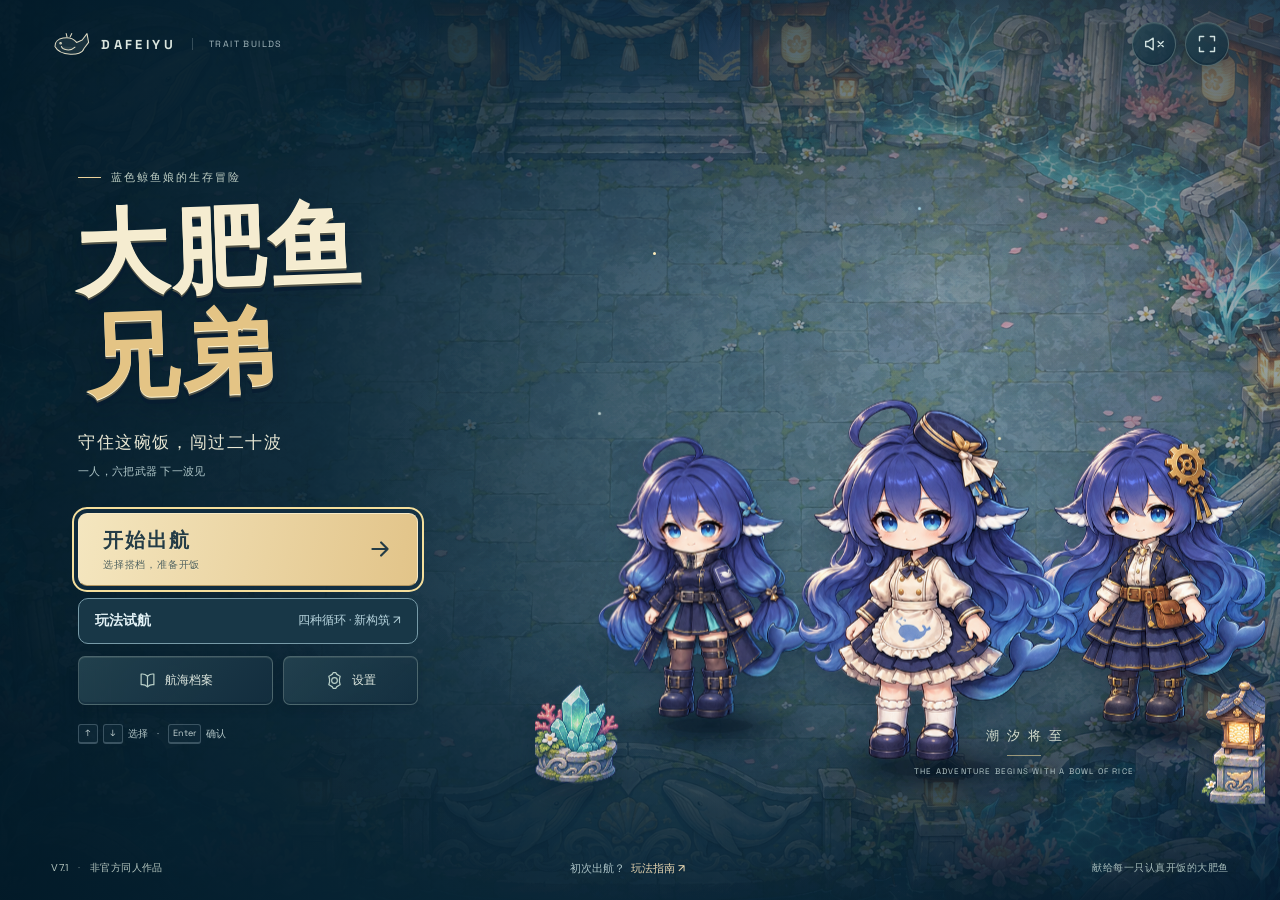
==== index.html @ 8e53b5b2 "Publish Dafeiyu v7.4 production bundle without source maps" ====
<!doctype html>
<html lang="zh-CN">
<head>
  <meta charset="UTF-8"><meta name="viewport" content="width=device-width,initial-scale=1,viewport-fit=cover"><meta name="theme-color" content="#0b1720">
  <meta name="description" content="大肥鱼兄弟：蓝色鲸鱼娘的二十波生存挑战 六武器、四货位商店、同阶合成、属性与流派构筑">
  <title>大肥鱼兄弟 · DAFEIYU</title><link rel="icon" href="./assets/deepseek/portrait.png">
  <link rel="preload" href="./assets/deepseek/idle-front.png" as="image">
<link rel="stylesheet" href="./index.1549b913f774.css"><script defer src="./index.fabe0e54f3c0.js"></script></head>
<body class="fixed-screen-game" data-mode="ready" data-screen="title">
  <svg class="svg-library" xmlns="http://www.w3.org/2000/svg" aria-hidden="true"><defs>
    <symbol id="i-gear" viewBox="0 0 24 24"><path d="m9 3 1-2h4l1 2 3 2 2 1-1 4v4l1 4-2 1-3 2-1 2h-4l-1-2-3-2-2-1 1-4v-4L4 6l2-1z"/><circle cx="12" cy="12" r="4"/></symbol><symbol id="i-boomerang" viewBox="0 0 24 24"><path d="m3 18 6-14 4 1 1 7 6-5 2 3-10 11-3-2 1-7-4 8z"/></symbol><symbol id="i-harpoon" viewBox="0 0 24 24"><path d="M3 21 18 6m-6-2 9-1-1 9-4-4-3 7M3 17l4 4"/></symbol><symbol id="i-arrow" viewBox="0 0 24 24"><path d="M5 12h14m-6-6 6 6-6 6"/></symbol>
    <symbol id="i-volume" viewBox="0 0 24 24"><path d="m11 5-6 4H2v6h3l6 4zM15 8a6 6 0 0 1 0 8m3-11a10 10 0 0 1 0 14"/></symbol>
    <symbol id="i-muted" viewBox="0 0 24 24"><path d="m11 5-6 4H2v6h3l6 4zM17 9l6 6m0-6-6 6"/></symbol>
    <symbol id="i-expand" viewBox="0 0 24 24"><path d="M8 3H3v5m13-5h5v5M3 16v5h5m13-5v5h-5"/></symbol>
    <symbol id="i-pause" viewBox="0 0 24 24"><path d="M8 5v14M16 5v14"/></symbol><symbol id="i-play" viewBox="0 0 24 24"><path d="m8 5 11 7-11 7z"/></symbol>
    <symbol id="i-heart" viewBox="0 0 24 24"><path d="M20.8 4.6a5.5 5.5 0 0 0-7.8 0L12 5.7l-1.1-1.1a5.5 5.5 0 0 0-7.8 7.8L12 21l8.8-8.6a5.5 5.5 0 0 0 0-7.8Z"/></symbol>
    <symbol id="i-bolt" viewBox="0 0 24 24"><path d="m13 2-9 12h7l-1 8 10-12h-8z"/></symbol>
    <symbol id="i-pearl" viewBox="0 0 24 24"><circle cx="12" cy="12" r="8"/><path d="M7 11a5 5 0 0 1 5-5m3 11 2-2"/></symbol>
    <symbol id="i-target" viewBox="0 0 24 24"><circle cx="12" cy="12" r="8"/><circle cx="12" cy="12" r="4"/><path d="M12 1v4m0 14v4M1 12h4m14 0h4"/></symbol>
    <symbol id="i-speed" viewBox="0 0 24 24"><path d="M3 17a9 9 0 1 1 18 0M12 14l5-6M5 17h2m10 0h2"/><circle cx="12" cy="15" r="2"/></symbol>
    <symbol id="i-shield" viewBox="0 0 24 24"><path d="m12 3 8 3v6c0 5-8 9-8 9s-8-4-8-9V6z"/></symbol>
    <symbol id="i-book" viewBox="0 0 24 24"><path d="M12 6v15M3 3c5-1 7 1 9 3 2-2 4-4 9-3v15c-5-1-7 1-9 3-2-2-4-4-9-3z"/></symbol>
    <symbol id="i-crown" viewBox="0 0 24 24"><path d="m3 6 4 5 5-7 5 7 4-5-2 13H5zM7 22h10"/></symbol>
    <symbol id="i-refresh" viewBox="0 0 24 24"><path d="M20 8a8 8 0 1 0 0 8M20 3v5h-5"/></symbol>
    <symbol id="i-close" viewBox="0 0 24 24"><path d="m6 6 12 12M18 6 6 18"/></symbol>
    <symbol id="i-lock" viewBox="0 0 24 24"><rect x="5" y="10" width="14" height="11" rx="2"/><path d="M8 10V7a4 4 0 0 1 8 0v3"/></symbol>
    <symbol id="i-unlock" viewBox="0 0 24 24"><rect x="5" y="10" width="14" height="11" rx="2"/><path d="M8 10V7a4 4 0 0 1 7.5-2M12 15v2"/></symbol>
    <symbol id="i-check" viewBox="0 0 24 24"><path d="m5 12 4 4L19 6"/></symbol>
    <symbol id="i-info" viewBox="0 0 24 24"><circle cx="12" cy="12" r="9"/><path d="M12 11v6M12 7h.01"/></symbol>
    <symbol id="i-trash" viewBox="0 0 24 24"><path d="M4 7h16M8 7V3h8v4M6 7l1 14h10l1-14M10 11v6m4-6v6"/></symbol>
    <symbol id="i-combine" viewBox="0 0 24 24"><path d="m4 4 8 8 8-8M12 12v9m-5-5 5 5 5-5"/></symbol>
    <symbol id="i-bag" viewBox="0 0 24 24"><path d="m8 3 4 2 4-2-2 5c7 6 9 13-2 13S3 14 10 8zM9 8h6"/></symbol>
    <symbol id="i-leaf" viewBox="0 0 24 24"><path d="M20 3C9 2 1 8 6 16s15 1 14-13ZM4 21 16 8"/></symbol>
    <symbol id="i-drop" viewBox="0 0 24 24"><path d="M12 2S4 11 4 16a8 8 0 0 0 16 0C20 11 12 2 12 2Z"/></symbol>
    <symbol id="i-knife" viewBox="0 0 24 24"><path d="m5 20 5-5m-3-3 5 5m-3-3L20 3c1 7-1 11-7 13z"/></symbol>
    <symbol id="i-spear" viewBox="0 0 24 24"><path d="m3 21 13-13m-3 0 5-6 4 1-1 4-6 4z"/></symbol>
    <symbol id="i-fist" viewBox="0 0 24 24"><path d="M7 20v-4l-4-5 2-2 3 2V5a2 2 0 0 1 4 0v4-6a2 2 0 0 1 4 0v6-4a2 2 0 0 1 4 0v8l-3 4v3z"/></symbol>
    <symbol id="i-pistol" viewBox="0 0 24 24"><path d="M3 7h18v6H11l-1 7H5l1-7H3zm11 6v3h-3M18 7V4"/></symbol>
    <symbol id="i-smg" viewBox="0 0 24 24"><path d="M2 8h18v5H9l-2 7H3l2-7H2zm9 5v5h4v-5M20 10h3M7 8V5h7v3"/></symbol>
    <symbol id="i-shotgun" viewBox="0 0 24 24"><path d="M3 9h19v3H11l-5 6H2l5-7M14 7h8M15 12v3h4v-3"/></symbol>
    <symbol id="i-wand" viewBox="0 0 24 24"><path d="m3 21 12-12m0-5 2-3 2 3 3 1-3 2-1 4-3-3-4-1z"/></symbol>
    <symbol id="i-taser" viewBox="0 0 24 24"><path d="M3 8h13v6H9l-1 6H4l1-6H3zm13 2h5m-2-5-2 4h4l-2 5"/></symbol>
    <symbol id="i-rice" viewBox="0 0 24 24"><path d="M2 12h20c-1 7-6 8-10 8S3 19 2 12ZM5 12V9a3 3 0 0 1 5-2 3 3 0 0 1 5-2 4 4 0 0 1 4 7M8 23h8"/></symbol>
    <symbol id="i-coffee" viewBox="0 0 24 24"><path d="M3 8h14v9a4 4 0 0 1-4 4H7a4 4 0 0 1-4-4zm14 1h2a3 3 0 0 1 0 6h-2M6 2v3m4-3v3m4-3v3"/></symbol>
  </defs></svg>
  <section id="title-screen" class="title-screen" aria-labelledby="title-heading">
    <div class="title-backdrop" aria-hidden="true"></div><div class="title-atmosphere" aria-hidden="true"></div>
    <header class="title-top"><span class="title-brand"><svg viewBox="0 0 50 32" aria-hidden="true"><path d="M5 19C4 8 24 4 32 14l7-3 6-8 2 11-6 8c-3 10-30 9-36-3Z"/><path d="M13 19c1 4 11 7 17 1M20 7l-1-4m5 4 2-4"/><circle cx="12" cy="15" r="1"/></svg><b>DAFEIYU</b><span>TRAIT BUILDS</span></span><div class="title-quick"><button id="title-audio" aria-label="开启音效"><svg aria-hidden="true"><use href="#i-muted"/></svg></button><button id="title-fullscreen" aria-label="切换全屏"><svg aria-hidden="true"><use href="#i-expand"/></svg></button></div></header>
    <div class="title-content"><div class="title-copy"><p class="title-kicker"><i></i> 蓝色鲸鱼娘的生存冒险</p><h1 id="title-heading"><span>大肥鱼</span><span>兄弟</span></h1><p class="title-tagline">守住这碗饭，闯过二十波</p><p id="title-progress" class="title-progress">一人，六把武器 下一波见</p><nav class="title-menu" aria-label="游戏主菜单"><button id="title-play" class="title-play"><span><b>开始出航</b><small id="title-load-status">选择搭档，准备开饭</small></span><svg aria-hidden="true"><use href="#i-arrow"/></svg></button><div class="title-secondary"><button id="title-journal"><svg aria-hidden="true"><use href="#i-book"/></svg><span>航海档案<small id="title-claims" hidden></small></span></button><button id="title-options"><svg aria-hidden="true"><use href="#i-gear"/></svg><span>设置</span></button></div></nav><p class="title-keyboard"><kbd>↑</kbd><kbd>↓</kbd> 选择 <span>·</span> <kbd>Enter</kbd> 确认</p></div><canvas id="title-art" class="title-art" aria-label="白饭娘、双枪娘和潮械师的出航小队插画"></canvas><div class="title-scene-label" aria-hidden="true"><span>潮汐将至</span><i></i><small>THE ADVENTURE BEGINS WITH A BOWL OF RICE</small></div></div>
    <footer class="title-footer"><span>V7.1 <i>·</i> 非官方同人作品</span><button id="title-help">初次出航？<b>玩法指南 ↗</b></button><span class="title-footer-note">献给每一只认真开饭的大肥鱼</span></footer>
  </section>
  <div class="site-wrap">
    <header class="site-header"><a class="brand" href="./" aria-label="大肥鱼兄弟首页"><span id="brand-canvas" aria-hidden="true"></span><div><strong>大肥鱼兄弟</strong><span>DAFEIYU · SURVIVORS</span></div></a><nav aria-label="主导航"><button class="nav-link active" id="nav-play">生存挑战</button><button class="nav-link" id="nav-guide">玩法与素材 <svg><use href="#i-arrow"/></svg></button></nav><div class="header-right"><span class="version"><i></i> V7.4 · 掌心出航</span><span class="header-divider"></span><button class="icon-button" id="sound-button" aria-label="开启音效"><svg><use href="#i-muted"/></svg></button><button class="icon-button" id="fullscreen-button" aria-label="切换全屏"><svg><use href="#i-expand"/></svg></button></div></header>
    <a class="skip-link" href="#character-list">跳至角色与武器选择</a><main>
      <section class="page-intro"><div><div class="eyebrow"><span></span> 蓝色鲸鱼娘 · 六武器生存构筑</div><h1>选好搭档，<span>下一波见</span></h1><p>八种天赋，五十二道具，二十波深海挑战</p></div><div class="intro-note"><svg><use href="#i-combine"/></svg><span>六武器独立攻击 · 同阶两两合成<br><strong>战斗 → 结算升级 → 商店 → 下一波</strong></span></div></section>
      <div class="game-layout">
        <section class="game-shell" aria-label="游戏区域"><div class="game-hud"><div class="wave-badge"><span class="live-dot"></span><span id="wave-label">准备开饭</span><small>/ 20 波</small></div><div class="health"><svg><use href="#i-heart"/></svg><div class="health-track"><div id="health-fill"></div></div><span id="health-text">20 / 20</span></div><div class="hud-end"><div class="bag-count" title="上一波未拾取材料，后续拾取时返还"><svg><use href="#i-bag"/></svg><span id="bag-count">0</span></div><div class="pearl-count" title="材料可用于商店；拾取结晶同时获得经验"><svg><use href="#i-pearl"/></svg><b id="coin-count">0</b></div><button class="icon-button" id="pause-button" aria-label="暂停游戏" disabled><svg><use href="#i-pause"/></svg></button></div></div>
          <div class="run-controls" aria-label="游戏菜单"><button id="run-menu-button" class="secondary-button" disabled>暂停 / 菜单 <kbd>Esc</kbd></button><button id="restart-run" class="secondary-button" disabled>重新开始 <kbd>R</kbd></button><button id="exit-run" class="secondary-button" disabled>退出本局 <kbd>Q</kbd></button><span id="control-hint">Tab / 方向键选择 · Enter 确认 · 1–8 选角</span></div><div class="arena" id="arena"><canvas id="game" tabindex="0" aria-label="白饭竞技场，WASD 或方向键移动，武器自动攻击，P 暂停"></canvas><div class="arena-corner top-left"><span>潮汐远征</span><small>FOLLOW THE TIDE / BUILD YOUR WAY</small></div><div class="arena-corner top-right"><span id="time-left">00:20</span><small id="time-caption">第一波生存时间</small></div>
            <div class="welcome" id="welcome"><span class="mini-tag">蓝色大肥鱼，准备开饭！</span><h2>一人，六把武器</h2><p>拿起武器，靠走位和构筑守住你的白饭</p><button type="button" id="ready-weapon-preview" class="ready-weapon-preview" aria-label="更换起手武器"><span class="ready-weapon-art" id="ready-weapon-art" aria-hidden="true"></span><span class="ready-weapon-copy"><small>起手武器</small><strong id="ready-weapon-name"></strong><em>更换 <svg aria-hidden="true"><use href="#i-arrow"/></svg></em></span></button><div class="welcome-bottom"><button class="primary-button start-button" id="start-button" disabled>角色素材加载中…</button><span class="start-hint">自动攻击 · 只有移动操作 · 升级在波次结束后结算</span></div></div>
            <div class="battle-banner hidden" id="battle-banner"></div><div class="experience"><div id="xp-fill"></div></div><div class="level-badge" id="level-badge">LV. 1</div><div class="level-pending hidden" id="level-pending"></div><div class="touch-well" id="touch-well" aria-label="触控操作区"><div class="touch-pad" aria-hidden="true"><i></i><span>移动</span></div><div class="touch-well-info"><span data-touch-hint>左手拖动移动 · 自动攻击</span><small>松手即停 · 暂停里可调整摇杆</small><button type="button" data-touch-menu><svg aria-hidden="true"><use href="#i-pause"/></svg>暂停 / 菜单</button></div></div><div class="joystick hidden" id="joystick" aria-hidden="true"><div id="joystick-knob"></div></div><div class="game-overlay hidden" id="game-overlay" role="region" aria-labelledby="overlay-title"></div>
          </div><div class="arena-footer"><div class="keyboard-hint"><span class="key-group"><kbd>W</kbd><kbd>A</kbd><kbd>S</kbd><kbd>D</kbd></span><span>移动</span><span class="footer-dot">·</span><span>自动攻击</span><span class="footer-dot">·</span><kbd>Esc</kbd><span>暂停 / 菜单</span></div><div class="dash-status"><svg><use href="#i-target"/></svg><span id="combat-label">武器就绪</span><span class="small-status-dot"></span></div></div>
        </section>
        <aside class="build-panel"><div class="panel-heading"><h2 id="character-heading">选择出战角色</h2><span class="tiny-label" id="character-counter">01 / 08</span></div><div class="character-list" id="character-list">
          <button class="character-card selected" data-character="0" aria-pressed="true"><span class="fish-portrait" data-fish="0" aria-hidden="true"></span><span><strong>白饭娘</strong><em>均衡</em></span><i class="selection-check">✓</i></button>
          <button class="character-card" data-character="1" aria-pressed="false"><span class="fish-portrait" data-fish="1" aria-hidden="true"></span><span><strong>双枪娘</strong><em>远程</em></span><i class="selection-check">✓</i></button>
          <button class="character-card" data-character="2" aria-pressed="false"><span class="fish-portrait" data-fish="2" aria-hidden="true"></span><span><strong>武斗娘</strong><em>近战</em></span><i class="selection-check">✓</i></button>
          <button class="character-card" data-character="3" aria-pressed="false"><span class="fish-portrait" data-fish="3" aria-hidden="true"></span><span><strong>潮械师</strong><em>工程</em></span><i class="selection-check">✓</i></button>
        </div><p class="character-trait" id="character-trait">+5 生命 · +5% 速度 · +8 收获</p><div class="starter-area" id="starter-area"><div class="panel-heading"><h2>初始武器</h2><span class="tiny-label">10 WEAPONS / CHOOSE ONE</span></div><div class="starter-choices" id="starter-choices"></div></div>
          <section id="loadout-section"><div class="panel-divider"></div><div class="panel-heading"><h2>当前武器</h2><span class="tiny-label" id="weapon-count">1 / 6</span></div><div class="weapon-slots" id="weapon-slots"></div><div class="class-bonuses" id="class-bonuses">同类武器 ≥2 把，激活武器组加成</div></section>
          <details id="stat-details"><summary><span>初始属性</span><span class="tiny-label" id="level-side">LEVEL 01</span></summary><div class="stat-grid" id="stat-grid"></div><div class="owned-items" id="owned-items"></div></details><div class="best-record"><svg><use href="#i-crown"/></svg><span>个人最佳</span><strong id="best-record">等待第一场挑战</strong></div>
        </aside>
      </div>
      <section class="tips-row" aria-label="核心机制"><div><span class="tip-icon"><svg><use href="#i-pistol"/></svg></span><span><strong>六把武器，独立出手</strong><small>同名武器可多持，近战挥砍，远程射击</small></span><b>01</b></div><div><span class="tip-icon"><svg><use href="#i-combine"/></svg></span><span><strong>买、锁、刷，合成构筑</strong><small>两把同名同阶武器合成，最高红色 IV 阶</small></span><b>02</b></div><div><span class="tip-icon"><svg><use href="#i-pearl"/></svg></span><span><strong>捡材料，同时赚经验</strong><small>结晶落地后吸附 · 通关另发补给</small></span><b>03</b></div></section>
    </main>
    <footer class="site-footer"><span>DAFEIYU · A FAN-MADE ARENA ROGUELITE <a href="./library.html" target="_blank">素材与联动工坊 ↗</a><span class="footer-spark">✦</span></span><span>角色素材：<a href="https://github.com/YunYueSama/codex-deepseek-pet" target="_blank" rel="noreferrer">YunYueSama</a> · 非官方同人作品 · <button class="text-button" id="credits-button">来源与许可</button></span></footer>
  </div>
  <dialog id="guide-dialog"><button class="dialog-close icon-button" id="close-guide" aria-label="关闭玩法指南"><svg><use href="#i-close"/></svg></button><span class="eyebrow">BROTHERS, BUILDS & WHITE RICE</span><h2>先活下来，再把构筑养起来</h2><div class="guide-grid"><div><b>00 / 航海档案</b><h3>每次出航都有新目标</h3><p>按 J 查看 100 项成就和 74 项任务 成就自动授奖，任务达成后领取；解锁道具进入之后的商店与宝箱池 霜汐巫女累计完成 3 波解锁，拾潮船长累计拾取 120 材料解锁 每局可选择一份契约，达成后于波末选择航线；第 4、8、12、16 波也会提供三选一 本局航线增益不会变成永久属性</p></div><div><b>01 / 战斗</b><h3>只有移动，武器自动攻击</h3><p>WASD / 方向键；手机或鼠标按住战场拖动 六把武器各自瞄准、各自冷却，近战有范围挥砍 红叉是敌人的出生预警</p></div><div><b>02 / 结算</b><h3>升级在波次结束后选</h3><p>材料同时提供经验和货币 局内升级不会暂停战斗；波次结束依次开箱、四选一升级、进入商店 每波开始恢复满血</p></div><div><b>03 / 构筑</b><h3>多持、合成、武器组</h3><p>同名武器会分别占槽 两把同名同阶武器可免费合成下一阶，最高 IV 阶 商店点武器槽可合成或回收，同类武器提供武器组加成</p></div><div><b>04 / 商店</b><h3>四个货位，带取舍的道具</h3><p>点击锁图标可把商品保留到刷新后或下一波；每次刷新费用上升 道具可能同时加减属性 未拾取材料不会马上变现，而是存袋后在后续拾取时返还</p></div><div><b>05 / 波次</b><h3>二十波，20 秒到 90 秒</h3><p>第一波 20 秒，逐波增加到 60 秒；最终波 90 秒 击败首领或撑到最终倒计时结束即可获胜 D0–D5 六档难度分别调整敌人生命、伤害、速度、密度和物价；第 6 波起出现小头目，三张地图各有专属首领，D5 最终波为双首领</p></div><div><b>06 / 来源</b><h3>真正的蓝色鲸鱼娘</h3><p>角色立绘、待机与走路动画来自 <a href="https://github.com/YunYueSama/codex-deepseek-pet" target="_blank" rel="noreferrer">YunYueSama / codex-deepseek-pet</a>，使用项目署名许可 1.0 已保留完整许可与素材归属，游戏中的配色与动画使用方式有调整</p></div><div><b>07 / 天赋与觉醒</b><h3>角色有各自的节奏</h3><p>白饭娘拾取触发饱腹；双枪娘远攻蓄热，超频后过热；武斗娘近战六次释放重击；潮械师停止移动一秒部署炮台，走远自动回收，Lv.10 三座 完成成就可解锁霜汐巫女与拾潮船长，分别围绕元素命中与材料收集触发天赋 珊瑚歌姬八次元素命中释放声潮，墨潮舞者连续移动两秒后近战触发影斩 Lv.5 和 Lv.10 强化天赋与脚下光效，八位角色均使用完整职业衣装动作图</p></div><div><b>08 / 状态与试算</b><h3>增益和代价都看得见</h3><p>状态条显示剩余时间，同名状态只刷新时长，暂停时计时冻结 每 4 波有一项临时波次变奏；构筑实验室可比较武器、工程强度、天赋与难度，并导出本局记录 炮台按工程强度独立成长，伤害%不作用于炮台</p></div><div><b>09 / 花园远征</b><h3>掩体、浅滩与外圈补给</h3><p>花园是镜头跟随的大地图 石柱阻挡双方直线弹体，回旋刃可以越过石柱；浅滩减缓移动 进入泉眼回血，在晶砂台地停留 1.5 秒争取材料，留意涨潮预警与小地图指引</p></div><div><b>10 / 霓虹港口</b><h3>断电，或在电轨前换位</h3><p>货箱挡弹，积水减速 电轨先亮起警戒带；夺取电闸可断电 8 秒并获得临时增幅 走私货箱掉落材料，也会引来守卫</p></div><div><b>11 / 月蚀遗迹</b><h3>星轨加速，月蚀环留出安全区</h3><p>星轨使敌我加速，断柱可挡弹 月蚀环的内圈和外圈都安全 祭坛净化负面状态并赐月佑，但移速略降；封印材料需停留解锁</p></div><div><b>12 / 潮汐构筑试航</b><h3>先决定打法，再找联动组件</h3><p>正式模式与十二波试航均在第 4 波选择武器改造、第 8 波选择构筑引擎 数字键 1–3 确认，升级与开箱照常进行 准备页或商店按 K 切换构筑倾向；商店聚焦道具后按 X 可放弃当前商品，每局两次，不返材料、影响后续商品池 部分普通波出现可选目标，按 G 接取，护送、孵化巢与补给圈需要不同走位，头目波不叠加 试航不写入正式档案</p></div><div><b>13 / 操作与菜单</b><h3>鼠标与键盘都能完成整局</h3><p>Tab / 方向键选项，Enter / Space 确认；选角按 1–4 选择当前页，PageUp / PageDown 或 [ / ] 翻页；数字键也可选商品或升级 商店 L 锁定、F 刷新、C 合成、N 下一波；B / E / V 切换商品、装备与对比 购买后按 Enter 可继续下一波，End 聚焦下一波 I 查看属性与道具 P / Esc 打开菜单，R 重开，Q 退出；重开和退出都有确认 战场上方常驻菜单、重开、退出和构筑按钮 配置、对比、图鉴与指南使用固定面板和分页，不需要滚动页面</p></div></div><div class="guide-links"><a href="./library.html" target="_blank">素材与联动工坊</a><a href="./CREDITS.md" target="_blank">素材与机制参考</a><a href="./assets/deepseek/LICENSE.txt" target="_blank">完整素材许可</a></div><button class="primary-button" id="guide-play">明白了，开饭 <svg><use href="#i-arrow"/></svg></button></dialog>
  <div id="toast" role="status" aria-live="polite"></div>
</body>
</html>
---- index.1549b913f774.css ----
@import "https://fonts.googleapis.com/css2?family=DM+Sans:wght@400;500;600;700&family=Space+Grotesk:wght@400;500;600;700&display=swap";:root{--lightningcss-light: ;--lightningcss-dark:initial;color-scheme:dark;--bg:#0b161e;--panel:#12222c;--panel-light:#1c323e;--line:#293d47;--text:#eef3ee;--muted:#8fa5b0;--lime:#c6eaa0;--blue:#86b0fb;--coral:#f2a18a;--font:"DM Sans",-apple-system,BlinkMacSystemFont,"PingFang SC","Microsoft YaHei",sans-serif;--mono:"Space Grotesk",var(--font)}*{box-sizing:border-box}body{background:var(--bg);color:var(--text);font-family:var(--font);-webkit-font-smoothing:antialiased;margin:0;font-size:14px}button,a{-webkit-tap-highlight-color:transparent}button{font:inherit;color:inherit;cursor:pointer;border:0;transition:background .18s,border-color .18s,color .18s}button:disabled{cursor:not-allowed;opacity:.4}button:focus-visible,a:focus-visible{outline:2px solid var(--lime);outline-offset:3px}svg{fill:none;stroke:currentColor;stroke-width:1.7px;stroke-linecap:round;stroke-linejoin:round;flex:none;width:20px;height:20px}.svg-library{width:0;height:0;position:absolute;overflow:hidden}.site-wrap{max-width:1500px;margin:auto;padding:0 42px}.site-header{border-bottom:1px solid var(--line);align-items:center;gap:58px;height:90px;display:flex}.brand{color:var(--text);flex-shrink:0;align-items:center;gap:10px;text-decoration:none;display:flex}.brand strong{letter-spacing:1px;font-size:22px;font-weight:800;display:block}.brand div>span{font:8px var(--mono);letter-spacing:1.75px;color:var(--muted);margin-top:5px;display:block}nav{align-items:center;gap:32px;height:100%;display:flex}.nav-link{height:100%;color:var(--muted);background:0 0;align-items:center;gap:7px;font-size:12px;display:flex;position:relative}.nav-link:hover,.nav-link.active{color:var(--text)}.nav-link.active:after{content:"";background:var(--lime);height:2px;position:absolute;bottom:-1px;left:0;right:0}.nav-link svg{width:14px}.header-right{align-items:center;gap:8px;margin-left:auto;display:flex}.version{font:9px var(--mono);letter-spacing:.7px;color:var(--muted);white-space:nowrap;align-items:center;gap:7px;display:flex}.version i,.live-dot,.small-status-dot{background:var(--lime);border-radius:50%;width:5px;height:5px;display:inline-block}.header-divider{background:var(--line);width:1px;height:22px;margin:0 12px}.icon-button{width:40px;height:40px;color:var(--muted);background:0 0;border-radius:7px;justify-content:center;align-items:center;display:inline-flex}.icon-button:hover{background:var(--panel-light);color:var(--text)}.page-intro{justify-content:space-between;align-items:center;padding:28px 0 24px;display:flex}.eyebrow{letter-spacing:1.6px;color:var(--lime);align-items:center;gap:7px;font-size:10px;font-weight:500;display:flex}.eyebrow>span{background:var(--lime);border-radius:50%;width:5px;height:5px}h1{letter-spacing:1px;margin:9px 0 8px;font-size:30px;font-weight:800}h1 span{color:#9eb5c0}.page-intro p{color:var(--muted);margin:0;font-size:12px}.intro-note{color:var(--muted);align-items:center;gap:13px;font-size:10px;line-height:1.9;display:flex}.intro-note>svg{color:#92b298;stroke-width:1.2px;width:31px;height:31px}.intro-note strong{color:#b5c6ca;font-weight:400}.game-layout{grid-template-columns:minmax(0,1fr) 302px;align-items:start;gap:20px;display:grid}.game-shell{background:var(--panel);border:1px solid #354b54;border-radius:14px;overflow:hidden}.game-hud{border-bottom:1px solid var(--line);align-items:center;gap:20px;height:60px;padding:0 18px;display:flex}.wave-badge{white-space:nowrap;align-items:center;gap:7px;font-size:12px;font-weight:600;display:flex}.wave-badge small{font:10px var(--mono);color:var(--muted)}.live-dot{background:#b7d69e}.health{flex:1;align-items:center;gap:8px;max-width:260px;margin-left:auto;display:flex}.health>svg{width:15px;height:15px;fill:var(--coral);color:var(--coral)}.health-track{background:#30444b;border-radius:4px;flex:1;height:6px;overflow:hidden}#health-fill{background:var(--coral);border-radius:4px;height:100%;transition:width .2s}.health>span{font:10px var(--mono);color:#d1d9d6;white-space:nowrap}.hud-end{align-items:center;gap:14px;margin-left:auto;display:flex}.bag-count,.pearl-count{font:14px var(--mono);color:var(--lime);align-items:center;gap:5px;display:flex}.bag-count{color:#91a599;font-size:10px}.bag-count svg{width:14px;height:14px}.pearl-count svg{width:16px;height:16px}.arena{isolation:isolate;background:#c9cbaa;height:610px;position:relative;overflow:hidden}.arena.shop-open{height:660px}#game{touch-action:none;outline:none;width:100%;height:100%;display:block}.arena-corner{pointer-events:none;flex-direction:column;gap:5px;display:flex;position:absolute;top:20px}.arena-corner.top-left{left:24px}.arena-corner.top-right{text-align:right;right:24px}.arena-corner>span{letter-spacing:.5px;color:#586951;font-size:12px}.arena-corner small{font:8px var(--mono);color:#6c7b64;letter-spacing:1.3px}.arena-corner.top-right>span{font:28px var(--mono);color:#425a45}.arena-corner.top-right small{font:10px var(--font);letter-spacing:0}.welcome{pointer-events:none;text-align:center;flex-direction:column;align-items:center;padding:81px 15px 0;display:flex;position:absolute;inset:0}.mini-tag{letter-spacing:1px;color:#526b52;background:#e9eed47a;border:1px solid #8eab8380;border-radius:5px;padding:6px 10px;font-size:10px}.welcome h2{letter-spacing:2px;color:#344d47;margin:13px 0 9px;font-size:37px;font-weight:800}.welcome p{color:#61765f;margin:0;font-size:12px}.welcome-bottom{pointer-events:auto;flex-direction:column;align-items:center;gap:13px;display:flex;position:absolute;bottom:48px}.primary-button{background:var(--lime);color:#293f31;letter-spacing:.5px;border:1px solid #d2f0ae;border-radius:8px;justify-content:center;align-items:center;gap:20px;min-height:47px;padding:13px 22px;font-size:13px;font-weight:700;display:inline-flex;box-shadow:0 3px #8aab69}.primary-button:hover{background:#d7f3b5}.primary-button:active{box-shadow:0 1px #8aab69}.primary-button svg{width:17px}.primary-button:disabled{box-shadow:none}.start-button{color:#f1f5e8;background:#2f5671;border-color:#456e8c;min-width:240px;box-shadow:0 3px #25435a}.start-hint{color:#586e56;font-size:10px}.experience{background:#71856866;height:4px;position:absolute;bottom:0;left:0;right:0}#xp-fill{background:#86c261;height:100%;transition:width .16s}.level-badge{font:10px var(--mono);color:#395c43;pointer-events:none;background:#e2e7c8aa;border:1px solid #8ba276;border-radius:4px;padding:4px 7px;position:absolute;bottom:18px;left:21px}.level-pending{color:#eff3d7;white-space:nowrap;pointer-events:none;background:#335247d9;border:1px solid #90ad77;border-radius:5px;padding:5px 9px;font-size:10px;position:absolute;bottom:19px;left:50%;transform:translate(-50%)}.arena-footer{background:#14262e;justify-content:space-between;align-items:center;height:49px;padding:0 18px;display:flex}.keyboard-hint{color:var(--muted);align-items:center;gap:7px;font-size:10px;display:flex}.key-group{gap:3px;display:flex}kbd{font:9px var(--mono);color:#b9c9ca;text-align:center;border:1px solid #465962;border-bottom-width:2px;border-radius:3px;min-width:18px;height:18px;padding:2px 4px}.footer-dot{color:#566c77;margin:0 3px}.dash-status{color:#a4bba1;align-items:center;gap:6px;font-size:10px;display:flex}.dash-status svg{width:13px;height:13px}.small-status-dot{width:4px;height:4px;margin-left:3px}.build-panel{border:1px solid var(--line);background:#11222b;border-radius:14px;padding:21px 17px}.panel-heading{justify-content:space-between;align-items:center;margin-bottom:12px;display:flex}.panel-heading h2{margin:0;font-size:12px;font-weight:600}.tiny-label{font:9px var(--mono);letter-spacing:1px;color:var(--muted)}.character-list{grid-template-columns:repeat(3,1fr);gap:7px;display:grid}.character-card{text-align:center;background:#182d38;border:1px solid #0000;border-radius:8px;flex-direction:column;align-items:center;padding:4px 2px 9px;display:flex;position:relative}.character-card.selected{background:#263b3d;border-color:#7b9c84}.fish-portrait{width:70px;height:63px;display:block}.character-card strong{font-size:10px;font-weight:500;display:block}.character-card em{color:var(--muted);margin-top:4px;font-size:8px;font-style:normal;display:block}.selection-check{color:var(--lime);font-size:9px;font-style:normal;display:none;position:absolute;top:5px;right:5px}.selected .selection-check{display:block}.starter-area .panel-heading h2{font-size:10px}.starter-area .tiny-label{font-size:8px}.starter-choices{grid-template-columns:repeat(4,1fr);gap:6px;display:grid}.starter-choice{color:#a0b4bf;background:#19303b;border:1px solid #2c4552;border-radius:6px;flex-direction:column;justify-content:center;align-items:center;gap:5px;min-height:53px;display:flex}.starter-choice.selected{color:var(--lime);background:#29433c;border-color:#90b783}.starter-choice:hover{background:#314c4f}.panel-divider{background:var(--line);height:1px;margin:18px 0}.weapon-slots{grid-template-columns:repeat(6,1fr);gap:5px;display:grid}.weapon-slot{color:#5e7883;background:#172c36;border:1px dashed #3c515d;border-radius:6px;justify-content:center;align-items:center;min-width:0;height:38px;font-size:17px;display:flex;position:relative}.weapon-slot.equipped{color:var(--tier);background:#24333d;border-style:solid}.weapon-slot svg{width:21px;height:21px}.weapon-slot small{font:7px var(--mono);color:var(--tier);position:absolute;bottom:1px;right:3px}.tier-1{--tier:#c4c9c8}.tier-2{--tier:#8ccb80}.tier-3{--tier:#91b9fb}.tier-4{--tier:#ee8885}.equipped.tier-1,.inventory-button.tier-1{border-color:#727c7e}.equipped.tier-2,.inventory-button.tier-2{border-color:#7bab70}.equipped.tier-3,.inventory-button.tier-3{border-color:#769cce}.equipped.tier-4,.inventory-button.tier-4{border-color:#c87e7b}.weapon-slot:hover{background:#304652}.class-bonuses{color:#a0b7b8;min-height:15px;margin-top:11px;font-size:8px;line-height:1.8}.class-tag{color:#c7dab9;display:block}.class-tag b{color:#95ac93;margin-left:7px;font-weight:400}.stat-grid{grid-template-columns:repeat(3,1fr);gap:15px 8px;display:grid}.stat-grid>div{flex-direction:column;gap:5px;display:flex}.stat-grid>div>span{color:#9db0b9;align-items:center;gap:4px;font-size:8px;display:flex}.stat-grid svg{color:#7e9aa8;width:10px;height:10px}.stat-grid b{font:500 17px var(--mono);color:#e4ebe5;padding-left:14px}.stat-grid b small{color:var(--muted);margin-left:2px;font-size:9px}.negative,.stat-grid b.negative{color:#e9a19a!important}.positive{color:#c9dfa8}.owned-items{color:var(--muted);margin-top:18px;font-size:9px}.owned-items>div{flex-wrap:wrap;gap:5px;margin-top:8px;display:flex}.owned-items>div>span{background:#263b43;border:1px solid #40535c;border-radius:4px;place-items:center;width:25px;height:25px;display:grid}.owned-items svg{width:15px;height:15px}.best-record{color:var(--muted);align-items:center;gap:6px;margin-top:2px;padding-top:19px;font-size:8px;display:flex}.best-record svg{color:#c7b77e;width:12px;height:12px}.best-record strong{color:#bdc9c7;margin-left:auto;font-size:8px;font-weight:400}.locked .character-list{grid-template-columns:1fr}.locked .character-card{text-align:left;pointer-events:none;flex-direction:row;gap:10px;padding:3px 9px}.locked .character-card:not(.selected){display:none}.locked .fish-portrait{width:74px;height:67px}.locked .character-card strong{font-size:13px}.locked .character-card em,.locked .character-trait{font-size:9px}.locked .stat-grid{gap:19px 8px}.tips-row{border:1px solid var(--line);border-radius:10px;grid-template-columns:repeat(3,1fr);margin-top:22px;padding:20px 0;display:grid}.tips-row>div{align-items:center;gap:13px;padding:0 22px;display:flex;position:relative}.tips-row>div+div{border-left:1px solid var(--line)}.tip-icon{color:#bad09d;background:#263a33;border-radius:8px;flex:none;place-items:center;width:36px;height:36px;display:grid}.tip-icon svg{width:19px}.tips-row>div:nth-child(2) .tip-icon{color:#d4bd96;background:#333a3a}.tips-row>div:nth-child(3) .tip-icon{color:#a7bdea;background:#2a3650}.tips-row strong{margin-bottom:6px;font-size:11px;font-weight:500;display:block}.tips-row small{color:var(--muted);font-size:9px;line-height:1.6;display:block}.tips-row>div>b{font:24px var(--mono);color:#2a3e49;z-index:-1;position:absolute;top:0;right:17px}.site-footer{color:#77919b;justify-content:space-between;gap:20px;padding:25px 0;font-size:9px;display:flex}.site-footer>span:first-child{font:8px var(--mono);letter-spacing:1.1px}.footer-spark{color:#a2b77e;margin-left:8px}.site-footer a,.text-button{color:#9bb6c5;text-decoration:none}.site-footer a:hover,.text-button:hover{text-decoration:underline}.text-button{font:inherit;background:0 0;border:0;padding:0}.game-overlay{z-index:10;-webkit-backdrop-filter:blur(6px);backdrop-filter:blur(6px);text-align:center;background:#0d2029f2;flex-direction:column;justify-content:center;align-items:center;padding:28px;display:flex;position:absolute;inset:0;overflow-y:auto}.game-overlay .eyebrow{font:10px var(--mono);letter-spacing:1.2px;justify-content:center}.game-overlay h2{letter-spacing:.5px;margin:12px 0;font-size:27px}.overlay-description{color:#a7bbc4;margin:0 0 21px;font-size:11px;line-height:1.8}.overlay-actions{flex-wrap:wrap;justify-content:center;align-items:center;gap:10px;margin-top:22px;display:flex}.secondary-button{color:#d6e2e2;background:#243d49;border:1px solid #415c67;border-radius:7px;justify-content:center;align-items:center;gap:7px;min-height:42px;padding:11px 16px;font-size:11px;display:inline-flex}.secondary-button svg{width:15px;height:15px}.secondary-button:hover{background:#35525c}.overlay-footnote{color:var(--muted);margin:18px 0 0;font-size:9px;line-height:1.8}.upgrade-grid{text-align:left;flex-shrink:0;grid-template-columns:repeat(4,1fr);gap:11px;width:100%;max-width:800px;display:grid}.upgrade-card{border:1px solid var(--tier);text-align:left;background:#1d3440;border-radius:9px;flex-direction:column;gap:12px;min-height:210px;padding:21px 14px;display:flex}.upgrade-card:hover{box-shadow:0 0 0 1px var(--tier);background:#2b474c}.upgrade-card>svg{width:28px;height:28px;color:var(--tier)}.rarity{color:var(--tier);letter-spacing:.5px;font-size:8px}.upgrade-amount{font:500 28px var(--mono);color:var(--tier)}.upgrade-card strong{font-size:14px}.upgrade-card p{color:var(--muted);margin:0;font-size:10px}.shop-screen{text-align:left;justify-content:flex-start;align-items:stretch;padding:27px 25px}.shop-title{justify-content:space-between;align-items:center;display:flex}.shop-title .eyebrow{justify-content:flex-start}.shop-title h2{margin:7px 0 8px;font-size:27px}.shop-wallet{color:var(--lime);align-items:center;gap:7px;display:flex}.shop-wallet svg{width:23px;height:23px}.shop-wallet b{font:500 29px var(--mono)}.shop-wallet small{color:var(--muted);font-size:10px}.shop-screen>.overlay-description{margin-bottom:18px;font-size:10px}.shop-grid{flex-shrink:0;grid-template-columns:repeat(4,1fr);gap:10px;width:100%;display:grid}.shop-card{border:1px solid var(--tier);background:#1a323e;border-radius:8px;flex-direction:column;gap:9px;min-width:0;min-height:214px;padding:12px;display:flex;position:relative}.shop-card.is-locked{box-shadow:inset 0 0 0 1px var(--lime)}.shop-item-top{justify-content:space-between;align-items:center;gap:10px;display:flex}.shop-item-top>svg{width:29px;height:29px;color:var(--tier)}.lock-button{color:#849eac;background:#102630;border-radius:5px;flex:none;place-items:center;width:32px;height:32px;display:grid}.lock-button svg{width:14px;height:14px}.lock-button.locked{color:var(--lime);background:#344936}.lock-button:hover{color:var(--lime)}.shop-card strong{color:#f0f2e7;font-size:13px;line-height:1.5}.shop-card p{color:#a7bbc5;margin:0;font-size:9px;line-height:1.7}.item-effects{flex-direction:column;gap:5px;font-size:10px;line-height:1.5;display:flex}.buy-button{color:#d5e8b7;min-height:35px;font:12px var(--mono);background:#34463c;border:1px solid #6b8666;border-radius:5px;justify-content:center;align-items:center;gap:6px;margin-top:auto;display:flex}.buy-button svg{width:12px;height:12px}.buy-button:hover{background:#4a6150}.buy-button:disabled{opacity:.5}.shop-card.sold{background:#172b34;border-color:#3c5059}.shop-card.sold>:not(.buy-button){opacity:.45}.shop-management{border-top:1px solid var(--line);margin-top:21px;padding-top:17px}.management-heading{justify-content:space-between;align-items:center;margin-bottom:10px;display:flex}.management-heading strong{font-size:11px;font-weight:500}.management-heading>span{color:var(--muted);font-size:9px}.shop-inventory{grid-template-columns:repeat(6,1fr);gap:8px;max-width:520px;display:grid}.inventory-button{height:48px;color:var(--tier);background:#243743;border:1px solid #466071;border-radius:6px;place-items:center;display:grid;position:relative}.inventory-button svg{width:23px;height:23px}.inventory-button small{font:8px var(--mono);color:var(--tier);position:absolute;bottom:3px;right:5px}.inventory-button.empty{color:#718892;background:#142934;border-style:dashed;font-size:20px}.inventory-button.chosen{box-shadow:inset 0 0 0 2px var(--lime)}.inventory-button:not(.empty):hover{background:#3b4d58}.weapon-actions{flex-wrap:wrap;align-items:center;gap:8px;min-height:62px;margin-top:9px;display:flex}.weapon-actions>span:first-child{margin-right:auto}.weapon-actions b{font-size:11px;font-weight:500;display:block}.weapon-actions small{color:var(--muted);margin-top:6px;font-size:9px;display:block}.weapon-actions .secondary-button{min-height:38px;padding:9px 11px;font-size:10px}.management-hint{color:#9bb0b8;font-size:10px;line-height:1.8}.shop-bottom{border-top:1px solid var(--line);justify-content:space-between;align-items:center;gap:11px;margin-top:auto;padding-top:17px;display:flex}.lock-note{color:var(--muted);align-items:center;gap:5px;margin-right:auto;font-size:9px;display:flex}.lock-note svg{width:12px;height:12px}.shop-bottom .primary-button{padding:11px 18px;font-size:12px}.loot-card{border:1px solid var(--tier);background:#223a44;border-radius:10px;min-width:230px;margin:12px 0 24px;padding:25px}.loot-card>svg{width:44px;height:44px;color:var(--tier)}.loot-card h3{font-size:20px}.loot-card .item-effects{font-size:12px}.results{gap:36px;margin:5px 0;display:flex}.results>div{flex-direction:column;gap:7px;display:flex}.results b{font:500 28px var(--mono);color:var(--lime)}.results b small{color:var(--muted);font-size:12px}.results span{color:var(--muted);font-size:10px}.result-fish{width:135px;height:135px;margin-bottom:10px}.battle-banner{color:#f0f4dc;white-space:nowrap;pointer-events:none;z-index:4;background:#314b3ddf;border:1px solid #a6bb8a;border-radius:6px;padding:10px 18px;font-size:14px;font-weight:500;position:absolute;top:84px;left:50%;transform:translate(-50%)}.hidden{display:none!important}.joystick{pointer-events:none;z-index:5;background:#315b4b2a;border:1px solid #4e736c88;border-radius:50%;width:96px;height:96px;position:absolute}.joystick>div{background:#3d747b77;border:1px solid #305869a0;border-radius:50%;width:38px;height:38px;position:absolute;top:28px;left:28px}.touch-mode .keyboard-hint>*{display:none}.touch-mode .keyboard-hint:before{content:"按住战场拖动，武器自动攻击";color:#a6bfc0;font-size:10px}dialog{color:var(--text);background:#122833;border:1px solid #3b5560;border-radius:16px;width:calc(100% - 32px);max-width:750px;max-height:90dvh;padding:34px;box-shadow:0 30px 100px #0008}dialog::backdrop{-webkit-backdrop-filter:blur(6px);backdrop-filter:blur(6px);background:#061018d4}.dialog-close{position:absolute;top:14px;right:14px}dialog h2{margin:15px 0 25px;font-size:26px}.guide-grid{grid-template-columns:1fr 1fr;gap:24px;margin-bottom:22px;display:grid}.guide-grid b{font:10px var(--mono);color:var(--lime)}.guide-grid h3{margin:8px 0;font-size:13px}.guide-grid p{color:#a9bfc8;margin:0;font-size:11px;line-height:1.9}.guide-grid a,.guide-links a{color:#b5d6fa;text-underline-offset:3px;text-decoration:underline}.guide-links{gap:20px;margin:0 0 22px;font-size:10px;display:flex}#toast{z-index:100;color:#2b4336;opacity:0;pointer-events:none;background:#d2e9b7;border-radius:8px;max-width:calc(100% - 32px);padding:12px 20px;font-size:12px;line-height:1.6;transition:opacity .2s,transform .2s;position:fixed;bottom:25px;left:50%;transform:translate(-50%,20px);box-shadow:0 5px 25px #0006}#toast.show{opacity:1;transform:translate(-50%)}.game-shell:fullscreen{border-radius:0;flex-direction:column;display:flex}.game-shell:fullscreen .arena{flex:1;height:auto}.game-shell:fullscreen .game-hud,.game-shell:fullscreen .arena-footer{flex-shrink:0}@media (width>=1600px){.arena{height:655px}.welcome{padding-top:90px}.welcome-bottom{bottom:56px}.game-layout{grid-template-columns:minmax(0,1fr) 314px}.build-panel{padding:23px 20px}.stat-grid{gap:18px 8px}}@media (width<=1200px){.site-wrap{padding:0 28px}.site-header{gap:38px}.game-layout{grid-template-columns:minmax(0,1fr) 272px;gap:16px}.build-panel{padding:19px 13px}.arena{height:610px}.game-hud{gap:13px;padding:0 14px}.health{max-width:170px}.hud-end{gap:10px}.bag-count{display:none}.character-card .fish-portrait{width:65px;height:59px}.tips-row>div{gap:10px;padding:0 16px}.tips-row small{font-size:8px}.shop-screen{padding:23px 18px}.shop-grid{gap:8px}.shop-card{min-height:226px;padding:10px}.shop-card strong{font-size:12px}.shop-card p{font-size:8px}.shop-card .item-effects{font-size:9px}.shop-item-top>svg{width:24px}.lock-button{width:28px}.lock-note{display:none}.upgrade-card{padding:19px 12px}.welcome h2{font-size:34px}}@media (width<=940px){.site-wrap{padding:0 22px}.site-header{gap:28px;height:80px}.brand strong{font-size:20px}.version,.intro-note{display:none}.game-layout{grid-template-columns:minmax(0,1fr) 235px;gap:13px}.build-panel{padding:18px 11px}.health>span{display:none}.health{max-width:130px}.wave-badge{font-size:10px}.wave-badge small{font-size:9px}.hud-end{gap:6px}.game-hud .icon-button{width:29px}.game-hud{gap:10px;padding:0 12px}.character-card .fish-portrait{width:57px;height:56px}.character-card strong{font-size:9px}.character-trait{font-size:7px}.starter-choices{gap:4px}.starter-choice{min-height:48px}.starter-choice span{font-size:8px}.stat-grid>div>span{font-size:7px}.stat-grid>div>span svg{width:9px}.stat-grid{gap:15px 4px}.stat-grid b{padding-left:12px;font-size:16px}.best-record{gap:4px;font-size:7px}.best-record strong{font-size:7px}.weapon-slots{gap:4px}.weapon-slot{height:32px}.weapon-slot svg{width:18px}.welcome h2{font-size:29px}.welcome p{font-size:10px}.welcome{padding-top:94px}.arena-corner.top-left{left:18px}.arena-corner.top-right{right:18px}.arena-corner small{font-size:7px}.arena-corner.top-right small{font-size:9px}.arena-footer{padding:0 12px}.keyboard-hint{gap:4px;font-size:9px}.keyboard-hint kbd{min-width:15px;font-size:8px}.dash-status{gap:3px;font-size:8px}.dash-status svg{display:none}.tips-row small{max-width:155px}.tip-icon{width:30px;height:32px}.tips-row strong{font-size:10px}.tips-row>div{gap:8px;padding:0 12px}.tips-row>div>b{display:none}.game-overlay h2{font-size:23px}.upgrade-grid{grid-template-columns:repeat(2,1fr);max-width:430px}.upgrade-card{gap:7px;min-height:150px;padding:14px}.upgrade-card>svg{width:22px;height:22px}.upgrade-amount{font-size:24px}.shop-grid{grid-template-columns:repeat(2,1fr)}.shop-card{gap:6px;min-height:183px;padding:10px 13px}.shop-item-top>svg{width:23px;height:23px}.shop-screen{padding:19px 18px}.shop-title h2{font-size:25px}.shop-screen>.overlay-description{margin-bottom:12px;font-size:9px}.shop-management{margin-top:15px;padding-top:13px}.management-heading>span{font-size:8px}.inventory-button{height:41px}.weapon-actions{min-height:51px}.weapon-actions .secondary-button{padding:8px;font-size:9px}.shop-bottom{gap:8px;padding-top:12px}.shop-bottom .primary-button{padding:11px 13px;font-size:11px}.shop-bottom .secondary-button{padding:10px 12px;font-size:10px}.arena.shop-open{height:815px}.site-footer>span:first-child{font-size:7px}.site-footer{font-size:8px}}@media (width<=720px){.site-wrap{padding:0 16px}.site-header{gap:0;height:75px}.brand{gap:7px}.brand strong{letter-spacing:.5px;font-size:19px}.brand div>span{letter-spacing:1.5px;font-size:6px}#brand-canvas{width:39px;height:41px}nav{gap:0;margin-left:auto}.nav-link.active{display:none}.nav-link{margin-right:7px;font-size:10px}.nav-link svg{display:none}.header-right{gap:0;margin-left:0}.header-divider{display:none}.icon-button{width:33px;height:36px}.icon-button svg{width:17px}.page-intro{padding:23px 0 22px}h1{letter-spacing:0;margin:9px 0;font-size:26px}.eyebrow{font-size:9px}.page-intro p{font-size:10px}.game-layout{flex-direction:column;gap:16px;display:flex}.game-shell{width:100%}.arena{height:580px}.game-hud{gap:12px;height:54px;padding:0 12px}.wave-badge{font-size:10px}.health{max-width:160px}.pearl-count{font-size:13px}.arena-corner{top:19px}.arena-corner.top-left{left:18px}.arena-corner.top-right{right:18px}.welcome{padding-top:88px}.welcome h2{letter-spacing:1px;font-size:29px}.welcome p{font-size:10px}.welcome-bottom{bottom:52px}.start-hint{font-size:8px}.start-button{min-width:230px}.arena-footer{height:46px;padding:0 13px}.dash-status,.keyboard-hint{font-size:9px}.build-panel{width:100%;padding:21px}.character-list{grid-template-columns:repeat(3,1fr);gap:10px}.character-card .fish-portrait{width:78px;height:70px}.character-card strong{font-size:11px}.character-card em{font-size:9px}.character-trait{margin:12px 0 20px;font-size:10px}.starter-area .panel-heading h2{font-size:11px}.starter-choice{gap:6px;min-height:59px}.starter-choice span{font-size:10px}.starter-choice svg{width:22px;height:22px}.starter-choices{gap:8px}.panel-divider{margin:20px 0}.weapon-slot{height:43px}.weapon-slot svg{width:22px}.weapon-slots{gap:7px}.class-bonuses{font-size:10px}.stat-grid,.locked .stat-grid{grid-template-columns:repeat(3,1fr);gap:19px 10px}.stat-grid>div>span{font-size:9px}.stat-grid>div>span svg{width:11px}.stat-grid b{padding-left:16px;font-size:20px}.best-record,.best-record strong{font-size:9px}.best-record{padding-top:22px}.locked .fish-portrait{width:84px;height:75px}.tips-row{flex-direction:column;margin-top:18px;padding:0 18px;display:flex}.tips-row>div{gap:12px;padding:17px 0}.tips-row>div+div{border-left:0;border-top:1px solid var(--line)}.tips-row strong{font-size:11px}.tips-row small{max-width:none;font-size:9px}.tip-icon{width:35px;height:35px}.tips-row>div>b{z-index:0;display:block;top:20px;right:0}.site-footer{text-align:center;flex-direction:column;gap:10px;padding:24px 0;font-size:8px;line-height:1.8}.site-footer>span:first-child{font-size:7px}.game-overlay{padding:25px 17px}.game-overlay h2{font-size:24px;line-height:1.5}.overlay-description{font-size:10px}.upgrade-grid{gap:10px}.upgrade-card{min-height:155px;padding:15px}.game-overlay .eyebrow{font-size:8px}.upgrade-card strong{font-size:13px}.upgrade-card p{font-size:9px}.arena.shop-open{height:815px}.shop-screen{padding:21px 15px}.shop-title h2,.shop-wallet b{font-size:25px}.shop-wallet svg{width:18px;height:18px}.shop-wallet small{font-size:9px}.shop-screen>.overlay-description{margin-bottom:16px;font-size:9px}.shop-grid{gap:9px}.shop-card{gap:7px;min-height:193px;padding:10px 12px}.shop-card strong{font-size:12px}.shop-card p{font-size:9px}.shop-card .item-effects{font-size:10px}.shop-item-top>svg{width:26px;height:26px}.lock-button{width:33px;height:33px}.buy-button{min-height:36px}.shop-management{margin-top:19px;padding-top:15px}.management-heading{gap:8px}.management-heading>span{font-size:8px}.shop-inventory{gap:7px}.inventory-button{height:45px}.inventory-button svg{width:22px}.weapon-actions{gap:7px;min-height:80px;margin-top:10px}.weapon-actions>span:first-child{width:100%;margin:0}.weapon-actions b{font-size:11px}.weapon-actions small{font-size:9px}.weapon-actions .secondary-button{padding:8px 13px;font-size:10px}.shop-bottom{gap:10px;padding-top:15px}.shop-bottom .primary-button{gap:9px;padding:12px 15px;font-size:12px}.shop-bottom .secondary-button{padding:11px 12px;font-size:11px}.shop-bottom .lock-note{display:none}.management-hint{font-size:9px}.results{gap:27px}.results b{font-size:25px}.overlay-actions{gap:9px}.overlay-actions .primary-button{padding:13px 18px}.overlay-actions .secondary-button{padding:12px 16px}.guide-grid{grid-template-columns:1fr;gap:22px}dialog{padding:28px 24px}dialog h2{font-size:23px;line-height:1.5}.guide-grid p{font-size:12px}.battle-banner{white-space:normal;text-align:center;max-width:90%;padding:9px 13px;font-size:11px}.level-pending{font-size:9px;left:auto;right:15px;transform:none}.level-badge{left:17px}.touch-mode .keyboard-hint:before{font-size:9px}.result-fish{width:125px;height:125px}}@media (width<=390px){.site-wrap{padding:0 12px}.brand strong{font-size:17px}.nav-link{font-size:9px}.welcome h2{font-size:28px}.health{max-width:115px}.game-hud{gap:10px}.stat-grid>div>span{font-size:8px}.shop-card{padding:10px}.shop-bottom .primary-button{padding:12px;font-size:11px}.management-heading>span{font-size:7px}.shop-screen>.overlay-description{font-size:8px}.arena-corner small{font-size:6px}}@media (height<=550px) and (orientation:landscape){.site-header{height:62px;margin-bottom:13px}.page-intro{display:none}.arena{height:470px}.welcome{padding-top:45px}.welcome-bottom{bottom:33px}.arena.shop-open{height:815px}}@media (prefers-reduced-motion:reduce){*,:before,:after{scroll-behavior:auto!important;transition:none!important;animation:none!important}}#brand-canvas{background:url(./assets/deepseek/portrait.png) 50% 23%/185% no-repeat;flex:none;display:block}.fish-portrait{background:url(./assets/deepseek/portrait.png) 50% 24%/155% no-repeat}:root{--role-accent:#f1d594}.combat-setup{background:#142732;border:1px solid #344b58;border-radius:11px;grid-template-columns:135px 1fr 310px;align-items:center;gap:24px;margin:0 0 20px;padding:18px 21px;display:grid}.difficulty-heading>.eyebrow{font:8px var(--mono);letter-spacing:1px;color:#8eb1bb}.difficulty-heading>strong{margin-top:7px;font-size:14px;display:block}.difficulty-choices button{color:#9db4c2;background:#19313d;border:1px solid #38515f;border-radius:7px;flex-direction:column;justify-content:center;align-items:center;gap:5px;min-height:55px;display:flex}.difficulty-choices b{font:500 16px var(--mono)}.difficulty-choices span{font-size:9px}.difficulty-choices button[aria-pressed=true]{color:var(--role-accent);border-color:var(--role-accent);background:#29434a}.difficulty-choices button:hover:not(:disabled){background:#34515a}.difficulty-description{border-left:1px solid #354e59;flex-direction:column;gap:6px;padding-left:20px;display:flex}.difficulty-description strong{color:#c7d9dc;font-size:12px}.difficulty-description span{font:9px var(--mono);color:#a8c6d2;line-height:1.8}.difficulty-description small{color:var(--muted);font-size:9px;line-height:1.6}.talent-panel{background:linear-gradient(135deg,#20384a,#172d36);border:1px solid #425b68;border-radius:8px;margin:12px 0 17px;padding:14px 12px}.talent-top{align-items:center;gap:9px;display:flex}.talent-top>span{width:33px;height:33px;color:var(--role-accent);background:#37515c;border-radius:8px;place-items:center;display:grid}.talent-top small{color:#9cb6c4;margin-bottom:4px;font-size:8px;display:block}.talent-top strong{color:var(--role-accent);font-size:12px;font-weight:600;display:block}.awakening-preview{grid-template-columns:repeat(3,1fr);gap:4px;display:grid}.awakening-preview button{color:#92b0be;background:#1a313e;border:1px solid #3d5664;border-radius:4px;min-height:30px;font-size:8px}.awakening-preview button[aria-pressed=true]{border-color:var(--role-accent);color:var(--role-accent);background:#344b53}.awakening-label{color:#9ab7c5;margin-top:8px;font-size:8px;line-height:1.8;display:block}.fish-portrait{position:relative}.buff-strip{pointer-events:none;z-index:3;flex-wrap:wrap;gap:7px;max-width:75%;display:flex;position:absolute;top:70px;left:22px}.effect-chip{border:1px solid var(--effect-color);color:var(--effect-color);background:#142d3bdd;border-radius:5px;align-items:center;gap:5px;padding:5px 7px;display:flex;box-shadow:0 2px 10px #0002}.effect-chip svg{width:12px;height:12px}.effect-chip b{font-size:9px;font-weight:500}.effect-chip small{font:9px var(--mono)}.effect-chip.debuff{background:#402a36e6}.talent-meter{pointer-events:none;background:#102734c9;border:1px solid #486371;border-radius:6px;min-width:136px;padding:8px 10px;position:absolute;bottom:18px;right:20px}.talent-meter>span{color:var(--role-accent);align-items:center;gap:5px;font-size:9px;display:flex}.talent-meter svg{width:12px;height:12px}.talent-meter>div{background:#314b58;border-radius:3px;height:3px;margin:6px 0}.talent-meter i{background:var(--role-accent);height:100%;box-shadow:0 0 7px var(--role-accent);transition:width .2s;display:block}.talent-meter small{font:8px var(--mono);color:#9bb6c3}.wave-affix{color:#d4c6f2;pointer-events:auto;cursor:help;background:#2c324bbb;border:1px solid #8e80a766;border-radius:5px;padding:6px 10px;font-size:9px;position:absolute;bottom:21px;left:50%;transform:translate(-50%)}.arena-corner>span{color:#b3d0d3}.arena-corner small{color:#7a9ea8}.arena-corner.top-right>span{color:#d1e5df}.mini-tag{color:#c6ddd0;background:#25495099;border-color:#6f9a9755}.start-hint{color:#9abbbf}.start-button{background:var(--role-accent);color:#243946;border-color:#edfff488;box-shadow:0 3px #4b6873}.start-button:hover{background:#e5f5d7}.level-badge{color:#bde4cb;background:#20483dbb;border-color:#789b7d}.level-pending{bottom:45px}.lab-link{color:#a9c5df}.locked .talent-panel{margin-bottom:10px}.locked .awakening-preview{display:none}.locked .character-trait{margin-bottom:9px}#balance-dialog{max-width:930px}#balance-dialog h2{margin-bottom:8px;font-size:27px}.lab-intro{color:var(--muted);margin:0 0 22px;font-size:12px;line-height:1.8}.lab-controls{grid-template-columns:repeat(4,1fr);gap:14px 13px;display:grid}.lab-controls label{color:#a3bfcc;flex-direction:column;gap:7px;font-size:10px;display:flex}.lab-controls input,.lab-controls select{color:#e3eeef;width:100%;min-width:0;height:40px;font:12px var(--font);background:#203a49;border:1px solid #4a6575;border-radius:6px;padding:8px 10px}.lab-controls input:focus-visible,.lab-controls select:focus-visible{outline:2px solid var(--role-accent);outline-offset:2px}.lab-results{grid-template-columns:repeat(4,1fr);gap:12px;margin:24px 0 15px;display:grid}.lab-results>div{background:#1a3443;border:1px solid #365665;border-radius:8px;flex-direction:column;gap:9px;padding:14px 12px;display:flex}.lab-results span{color:#a5c3d1;font-size:10px}.lab-results strong{font:500 23px var(--mono);color:var(--role-accent);line-height:1.4}.lab-results small{color:#96b2bf;font-size:8px;line-height:1.8}.lab-assumptions{color:#9bb5c3;margin:15px 0 21px;font-size:10px;line-height:1.9}.workbook-download{font-size:12px;text-decoration:none}.site-header{gap:38px}nav{gap:25px}.header-right .version{font-size:8px}.build-panel{box-shadow:0 10px 40px #0002}.game-shell{box-shadow:0 18px 70px #0002}@media (width<=1200px){.combat-setup{grid-template-columns:110px 1fr 250px;gap:15px}.difficulty-description{padding-left:15px}.difficulty-choices{gap:5px}.site-header{gap:25px}nav{gap:18px}.header-right .version{display:none}.talent-panel{padding:12px 10px}.difficulty-description span{font-size:8px}}@media (width<=940px){.combat-setup{grid-template-columns:100px 1fr;gap:14px}.difficulty-description{border-top:1px solid #314954;border-left:0;grid-column:1/-1;grid-template-columns:100px 1fr;gap:5px 14px;padding:11px 0 0;display:grid}.difficulty-description small{grid-column:2}.talent-panel>p{font-size:8px}.talent-top strong{font-size:11px}.talent-top small,.awakening-preview button,.awakening-label{font-size:7px}.site-header{gap:20px}.brand strong{font-size:18px}nav{gap:15px}.buff-strip{max-width:70%;left:18px}}@media (width<=720px){.combat-setup{grid-template-columns:1fr;gap:13px;margin-bottom:16px;padding:17px}.difficulty-heading{justify-content:space-between;align-items:center;display:flex}.difficulty-heading>strong{margin:0;font-size:12px}.difficulty-heading>.eyebrow{font-size:7px}.difficulty-choices{gap:5px}.difficulty-choices button{min-height:51px}.difficulty-choices b{font-size:15px}.difficulty-choices span{font-size:8px}.difficulty-description{grid-column:auto;grid-template-columns:75px 1fr;gap:5px 7px;padding-top:11px}.difficulty-description strong{font-size:11px}.difficulty-description span{font-size:7px;line-height:1.8}.difficulty-description small{grid-column:1/-1;font-size:8px}.talent-panel{padding:16px 14px}.talent-top strong{font-size:13px}.talent-top small{font-size:9px}.talent-panel>p{font-size:11px}.awakening-preview button{min-height:39px;font-size:10px}.awakening-label{font-size:9px}.buff-strip{gap:5px;max-width:80%;top:68px;left:17px}.effect-chip{gap:4px;padding:4px 6px}.effect-chip b,.effect-chip small{font-size:8px}.talent-meter{min-width:122px;padding:7px 9px;bottom:17px;right:16px}.wave-affix{font-size:8px;bottom:105px;left:20px;transform:none}.site-header{gap:0}nav{gap:9px}.lab-link{margin-right:5px;font-size:9px}.nav-link{margin-right:0}.site-header .brand strong{font-size:15px}.site-header .brand div>span{font-size:5px}.site-header #brand-canvas{width:33px}.header-right .icon-button{width:28px}.header-right .icon-button svg{width:15px}.lab-controls{grid-template-columns:repeat(2,1fr);gap:13px 10px}.lab-results{grid-template-columns:repeat(2,1fr);gap:10px}.lab-results strong{font-size:21px}.lab-results>div{padding:13px 11px}#balance-dialog h2{font-size:23px}.lab-intro{font-size:11px}.workbook-download{gap:9px;width:100%;font-size:11px}.level-pending{bottom:100px}.locked .talent-panel{margin-top:12px}.lab-assumptions{font-size:10px}}@media (width<=390px){.site-header .brand strong{font-size:14px}.site-header #brand-canvas{width:29px}.brand{gap:5px}.site-header nav{gap:6px}.nav-link{font-size:8px}.header-right .icon-button{width:26px}.difficulty-description span{font-size:6.5px}.effect-chip svg{width:11px}}@media (width<=720px){.site-header .brand strong{font-size:17px}.site-header .nav-link{font-size:10px}.site-header .header-right .icon-button{width:40px;min-height:44px}}@media (width<=350px){.site-header .brand strong{font-size:15px}.site-header .nav-link{font-size:9px}.site-header .header-right .icon-button{width:32px}}.world-heading{justify-content:space-between;align-items:center;gap:20px;margin-bottom:14px;display:flex}.world-heading h2{letter-spacing:1px;margin:8px 0 0;font-size:18px;font-weight:500}.world-heading .eyebrow{color:#92b1c4;letter-spacing:2px;font-size:8px}.world-heading .secondary-button{padding:10px 15px;font-size:10px}.world-heading button span{color:#bad3de;font:9px var(--mono);border:1px solid #728d9a77;border-radius:4px;padding:1px 5px}.world-cards{grid-template-columns:repeat(3,1fr);gap:13px;display:grid}.world-card{isolation:isolate;color:#edf3f4;text-align:left;cursor:pointer;background:#263542;border:1px solid #4e66716b;border-radius:9px;flex-direction:column;justify-content:flex-end;align-items:flex-start;min-height:130px;padding:18px;transition:border-color .2s,transform .2s;display:flex;position:relative;overflow:hidden}.world-card:before{content:"";z-index:-2;background:var(--world-bg) center 42% / cover;transition:transform .5s;position:absolute;inset:0}.world-card:after{content:"";z-index:-1;background:linear-gradient(#0a152944 25%,#081722f2 100%);position:absolute;inset:0}.world-card:hover:not(:disabled):before{transform:scale(1.045)}.world-card[aria-pressed=true]{border-color:var(--world-color);box-shadow:0 0 0 1px color-mix(in srgb,var(--world-color) 25%,transparent)}.world-card:disabled{cursor:default}.world-card:disabled:not([aria-pressed=true]){opacity:.48}.world-number{font:7px var(--mono);letter-spacing:1.5px;color:#d6e5e6b0;position:absolute;top:14px}.world-card strong{letter-spacing:2px;text-shadow:0 2px 12px #081522;font-size:20px;font-weight:600}.world-card small{color:#bdcbd5;letter-spacing:1px;margin-top:5px;font-size:8px}.world-check{color:var(--world-color);font-size:8px;display:none;position:absolute;top:14px;right:13px}.world-card[aria-pressed=true] .world-check{display:block}.world-description{color:#98b0bb;margin:10px 2px 0;font-size:10px;line-height:1.6}.location-label{pointer-events:none;z-index:3;color:#f3f0e9;text-shadow:0 1px 5px #102432;align-items:center;gap:8px;display:flex;position:absolute;bottom:42px;left:29px}.location-label i{border-radius:1px;width:4px;height:22px;box-shadow:0 0 9px #b2e8f244}.location-label span{letter-spacing:1.5px;font-size:11px}.location-label small{font:6px var(--mono);letter-spacing:1.5px;color:#d0dce6;margin-top:5px;display:block}.combo-label{z-index:3;pointer-events:none;text-align:right;text-shadow:0 2px 8px #122037;width:115px;position:absolute;top:80px;right:29px}.combo-label b{font:italic 700 33px var(--mono);color:#ffdf9b}.combo-label b small{font:10px var(--font);color:#f8e8c5}.combo-label>span{letter-spacing:2px;color:#f2d8b2;margin:2px 0 7px;font-size:8px;display:block}.combo-label>i{transform-origin:0;background:#f0c580;height:2px;display:block}.boss-health{z-index:4;pointer-events:none;position:absolute;top:20px;left:23%;right:23%}.boss-health>div{background:#1b2033d9;border:1px solid #d4b5ee50;border-radius:5px;justify-content:space-between;margin-bottom:5px;padding:9px 11px 12px;display:flex;position:relative;box-shadow:0 3px 16px #13132155}.boss-health span{color:#f3d6fa;font-size:10px}.boss-health small{color:#c3b6d2;margin-left:7px;font-size:7px}.boss-health b{font:8px var(--mono);color:#e3c6ed}.boss-health i{background:#34364e;height:4px;position:absolute;bottom:0;left:0;right:0}.boss-health em{background:linear-gradient(90deg,#9581cd,#eab4df);height:100%;transition:width .1s linear;display:block;box-shadow:0 0 9px #d6ace966}.fx-toggle{color:#adc3cc;font:8px var(--font);cursor:pointer;background:0 0;border:1px solid #6a858c55;border-radius:4px;margin-left:6px;padding:5px 7px}.profession-portrait{background-image:var(--portrait-image)!important;background-size:300%!important;background-position:var(--portrait-position)!important;filter:none!important;background-repeat:no-repeat!important}.profession-portrait:before,.profession-portrait:after{display:none!important}.codex-intro{color:#a3b8c3;font-size:12px;line-height:1.9}.codex-grid{grid-template-columns:repeat(3,1fr);gap:13px;margin-top:24px;display:grid}.codex-card{text-align:center;background:radial-gradient(at 50% 35%,#34425780,#142632);border:1px solid #52607166;border-radius:8px;padding:10px 12px 17px;position:relative}.codex-card canvas{aspect-ratio:1;width:100%;max-width:150px;margin:auto;display:block}.codex-card>small{color:var(--enemy-color);border:1px solid color-mix(in srgb,var(--enemy-color) 40%,transparent);border-radius:3px;padding:2px 7px;font-size:8px}.codex-card h3{color:#ecedf4;letter-spacing:1px;margin:11px 0 7px;font-size:13px}.codex-card p{color:#9eb5c2;margin:0;font-size:10px;line-height:1.8}#codex-dialog{width:min(800px,92vw)}.arena.is-playing .location-label{opacity:.85}.arena .welcome{text-shadow:0 2px 10px #0b1f32}.welcome h2{color:#fff9ee!important}.welcome .eyebrow{color:#e9dfbe}.welcome p{color:#e1e7eb}.welcome-bottom .start-hint{color:#e5ebed;text-shadow:0 1px 4px #071420}.arena{background:#203343}.arena-footer{gap:9px}@media (width<=1000px){.world-card{min-height:118px;padding:15px}.world-card strong{font-size:18px}.world-card small{font-size:7px}.boss-health{left:17%;right:17%}.location-label{bottom:39px}.fx-toggle{font-size:7px}}@media (width<=720px){.world-select{margin-bottom:20px}.world-heading h2{letter-spacing:.5px;font-size:16px}.world-heading{gap:10px}.world-heading .eyebrow{letter-spacing:1px;font-size:6px}.world-heading .secondary-button{padding:9px;font-size:9px}.world-cards{gap:7px}.world-card{border-radius:7px;min-height:119px;padding:10px 9px}.world-card strong{letter-spacing:1px;font-size:15px}.world-card small{letter-spacing:0;font-size:6px;line-height:1.6}.world-number{letter-spacing:.4px;font-size:5px;top:10px}.world-check{font-size:7px;top:28px;right:auto}.world-description{min-height:29px;font-size:9px}.location-label{bottom:35px;left:21px}.location-label span{font-size:9px}.location-label small{letter-spacing:.7px;font-size:5px}.location-label i{height:18px}.combo-label{width:90px;top:95px;right:22px}.combo-label b{font-size:28px}.combo-label b small{font-size:8px}.boss-health{top:45px;left:13px;right:13px}.boss-health span{font-size:9px}.boss-health small{font-size:6px}.fx-toggle{padding:5px;font-size:7px}.arena-footer .dash-status{display:none}.codex-grid{grid-template-columns:repeat(2,1fr);gap:9px}.codex-card{padding:7px 8px 12px}.codex-card h3{font-size:12px}.codex-card p{font-size:9px}.codex-card canvas{max-width:125px}.codex-intro{font-size:11px}.world-card:after{background:linear-gradient(#0a152922,#081722f5)}.wave-affix{max-width:70%;font-size:8px;bottom:105px}.arena:has(.boss-health:not(.hidden)) .buff-strip{max-width:67%;top:102px}}.pearl-count{transform-origin:50%;position:relative}.pearl-count:after{content:attr(data-gain);font:600 10px var(--mono);color:#b7f9dc;opacity:0;pointer-events:none;transition:opacity .15s,transform .2s;position:absolute;top:24px;right:0;transform:translateY(4px)}.pearl-count.collecting:after{opacity:1;transform:translateY(0)}.enemy-family{color:#8fa8b9;letter-spacing:.8px;margin-top:9px;font-size:8px;display:block}.codex-card h3{margin-top:7px}.codex-card canvas{max-width:160px}.codex-card{background:radial-gradient(ellipse at 50% 35%,color-mix(in srgb,var(--enemy-color) 11%,#25384a),#142632)}.game-shell:has(.shop-screen){overflow:clip}.arena:has(>.shop-screen){height:auto;min-height:660px;overflow:clip}.arena:has(>.shop-screen)>#game{position:absolute;inset:0}.game-overlay.shop-screen{--shop-muted:#a0b8c5;--shop-edge:#385060;-webkit-backdrop-filter:none;backdrop-filter:none;background:radial-gradient(at 85% 0,#3157685c,#0000 55%),#101f2c;padding:24px;display:block;position:relative;inset:auto;overflow:visible}.shop-screen:before{content:"";opacity:.35;pointer-events:none;background:linear-gradient(90deg,#101f2cf5 25%,#101f2c99),linear-gradient(#0000,#101f2c),url(assets/worlds/harbor.png) 50% 43%/cover;height:170px;position:absolute;inset:0 0 auto}.supply-station{z-index:1;min-width:0;position:relative}.supply-header{align-items:center;gap:13px;padding-bottom:19px;display:flex}.supply-sign{color:#bee4cf;background:linear-gradient(145deg,#547b7477,#25424c);border:1px solid #79b9b37a;border-radius:12px 12px 19px 19px;flex:none;place-items:center;width:48px;height:55px;display:grid;box-shadow:inset 0 0 0 4px #10263188,0 5px 15px #07141f55}.supply-sign>svg{stroke-width:1.5px;width:27px;height:27px}.supply-heading{min-width:0}.shop-screen .supply-heading .eyebrow{font:9px var(--mono);letter-spacing:1.8px;color:#a8c9c7;justify-content:flex-start}.shop-screen .supply-heading h2{letter-spacing:1px;color:#f3eddb;align-items:center;gap:12px;margin:7px 0 5px;font-size:27px;line-height:1.3;display:flex}.supply-heading h2>span{font:10px var(--font);letter-spacing:0;color:#cae0b4;white-space:nowrap;background:#456a4a33;border:1px solid #82ac8170;border-radius:4px;padding:3px 6px}.supply-heading p{color:var(--shop-muted);margin:0;font-size:11px;line-height:1.6}.shop-screen .shop-wallet{background:linear-gradient(140deg,#35534966,#142f3866);border:1px solid #8cbba34d;border-radius:10px;flex:none;gap:4px;min-width:136px;margin-left:auto;padding:8px 14px 8px 4px;box-shadow:inset 0 1px #b9ddc414}.wallet-crystal{width:48px;height:48px;display:block;overflow:hidden}.wallet-crystal .supply-item-art{width:65px;height:48px;margin-left:-8px;display:block}.shop-wallet>div{flex-direction:column;align-items:flex-start;gap:2px;display:flex}.shop-screen .shop-wallet small{color:#c5d9c5;font-size:10px}.shop-screen .shop-wallet b{font:600 29px/1.1 var(--mono);color:#e3f3be}.supply-receipt{color:var(--shop-muted);font-variant-numeric:tabular-nums;background:#2237447a;border:1px solid #58707d42;border-radius:7px;align-items:center;gap:16px;padding:12px 14px;font-size:11px;line-height:1.4;display:flex}.supply-receipt>span{white-space:nowrap}.supply-receipt b{color:#d7e4dc;margin-left:4px;font-weight:500}.supply-receipt .receipt-wave{color:#b9d5b4;align-items:center;gap:5px;margin-right:auto;display:flex}.receipt-wave>svg{width:14px;height:14px}.receipt-wave b{color:#cbe1c3;margin-left:0}.supply-receipt .receipt-total{border-left:1px solid #6b849358;padding-left:14px}.supply-receipt .receipt-total b{color:#cbe89f;font:600 14px var(--mono)}.supply-shelf-heading,.management-heading{justify-content:space-between;align-items:center;gap:12px;display:flex}.supply-shelf-heading{margin:21px 0 12px}.supply-shelf-heading h3,.shop-screen .management-heading h3{letter-spacing:.6px;align-items:center;gap:8px;margin:0;font-size:13px;font-weight:600;display:flex}.supply-shelf-heading h3>span,.management-heading h3>span{font:10px var(--mono);color:#8dabae;border:1px solid #54707d66;border-radius:4px;padding:3px 5px}.supply-shelf-heading p{color:var(--shop-muted);align-items:center;gap:5px;margin:0;font-size:10px;display:flex}.supply-shelf-heading p>svg{width:12px;height:12px}.supply-shelf-heading p b{font:11px var(--mono);color:#c9d8da;margin-left:3px;font-weight:500}.shop-screen .shop-grid{grid-template-columns:repeat(4,minmax(0,1fr));gap:12px}.shop-screen .shop-card{isolation:isolate;border:1px solid color-mix(in srgb,var(--tier) 32%,#233d4b);background:linear-gradient(155deg,#253b4b,#192f3c 65%);border-radius:10px;gap:0;min-height:0;padding:0;transition:box-shadow .18s,border-color .18s;overflow:hidden;box-shadow:0 6px 16px #07142140}.shop-screen .shop-card:before{content:"";background:var(--tier);opacity:.8;z-index:2;height:2px;box-shadow:0 0 16px color-mix(in srgb,var(--tier) 25%,transparent);position:absolute;top:0;left:14px;right:14px}.shop-screen .shop-card:focus-visible{outline-offset:3px;outline:2px solid #d5ecc0}.supply-card-top{z-index:3;justify-content:space-between;align-items:center;gap:4px;display:flex;position:absolute;top:6px;left:12px;right:6px}.shop-screen .rarity{font:10px var(--font);letter-spacing:.5px;color:var(--tier);align-items:center;gap:5px;display:inline-flex}.rarity i{background:var(--tier);width:5px;height:5px;display:block;transform:rotate(45deg)}.shop-screen .lock-button{color:#9cb4c4;background:0 0;border:1px solid #0000;border-radius:7px;width:40px;height:40px;transition:background .18s,color .18s,border-color .18s}.shop-screen .lock-button svg{width:15px;height:15px}.supply-display{background:radial-gradient(ellipse at 50% 65%,color-mix(in srgb,var(--tier) 9%,transparent),transparent 65%);justify-content:center;align-items:center;height:134px;padding-top:24px;display:flex;position:relative}.supply-display>.supply-item-art{z-index:1;fill:none;stroke:none;filter:drop-shadow(0 6px 4px #06111c50);width:154px;height:108px;transition:transform .22s,filter .22s;position:relative}.supply-display-base{border:1px solid color-mix(in srgb,var(--tier) 20%,transparent);background:linear-gradient(#60879b1c,#112a3b44);border-radius:50%;width:82px;height:14px;position:absolute;bottom:9px}.reserved-label{z-index:2;color:#d7e9b4;background:#30483c;border:1px solid #6f8b5d66;border-radius:3px;padding:3px 6px;font-size:9px;position:absolute;bottom:4px;right:9px}.supply-card-body{flex-direction:column;flex:1;padding:0 13px 13px;display:flex}.supply-category{color:#96b0c0;letter-spacing:.3px;font-size:9px;line-height:1.5}.supply-card-body h4{color:#f1f0e5;letter-spacing:.4px;margin:4px 0 10px;font-size:16px;font-weight:600;line-height:1.45}.supply-weapon-stats{gap:22px;padding-top:1px;display:flex}.supply-weapon-stats>span{flex-direction:column;gap:3px;display:flex}.supply-weapon-stats b{font:500 22px/1 var(--mono);color:#e0ebec;font-variant-numeric:tabular-nums}.supply-weapon-stats b em{color:#9ab4c1;margin-left:1px;font-size:10px;font-style:normal}.supply-weapon-stats small{color:#a4bac6;font-size:9px}.shop-screen .supply-scaling{color:#98afbd;margin:7px 0 0;font-size:9px;line-height:1.6}.shop-screen .shop-card .item-effects{justify-content:center;gap:6px;min-height:69px;font-size:11px}.shop-card .item-effects>span{align-items:baseline;gap:6px;line-height:1.3;display:flex}.shop-card .item-effects b{min-width:35px;font:500 15px var(--mono);color:inherit}.shop-card .item-effects>span>span{color:#c0d0d6;font-size:10px}.shop-card .item-effects .negative{color:#f4a5aa}.shop-card .item-effects .positive{color:#bfdda4}.shop-screen .supply-item-hint{color:#a4bbc5;align-items:center;gap:3px;min-height:14px;margin:11px 0 9px;font-size:9px;line-height:1.5;display:flex}.supply-item-hint>svg{width:12px;height:12px}.shop-screen .supply-item-hint.can-pair{color:#d0e5a8}.shop-screen .supply-item-hint.unavailable{color:#dfb1a6}.shop-screen .buy-button{color:#eef1d6;min-height:42px;font:500 11px var(--font);background:linear-gradient(#58735a,#425c4b);border:1px solid #8da97888;border-radius:6px;justify-content:space-between;margin-top:auto;padding:8px 10px;transition:background .18s,box-shadow .18s;box-shadow:inset 0 1px #d3edaf14}.shop-screen .buy-button>span{align-items:center;gap:4px;display:flex}.shop-screen .buy-button b{font:600 17px var(--mono)}.shop-screen .buy-button svg{width:13px;height:13px}.shop-screen .buy-button:disabled{opacity:1;color:#a5b5be;box-shadow:none;background:#243b47;border-color:#49606a}.shop-screen .buy-button:disabled b{color:#c1ccd0}.shop-screen .shop-card.is-locked{border-color:#b4d18c88;box-shadow:0 0 0 1px #b9d79a1c,0 6px 16px #07142140}.shop-screen .shop-card.sold{background:#1b303b;border-color:#46616b}.shop-screen .shop-card.sold>:not(.buy-button){opacity:1}.shop-card.sold .supply-item-art{opacity:.3;filter:grayscale(.5)}.shop-card.sold .supply-card-body{opacity:.52!important}.sold-stamp{z-index:2;color:#d5e5cb;letter-spacing:1px;background:#1d3741e8;border:1px solid #a9c7b388;border-radius:5px;align-items:center;gap:5px;padding:7px 11px;font-size:12px;display:flex;position:absolute;inset:auto;transform:rotate(-8deg)}.sold-stamp>svg{width:16px;height:16px}.shop-screen .shop-management{border-top:1px solid #47606e6b;margin-top:23px;padding:17px 0 0}.shop-screen .management-heading{margin-bottom:12px}.management-heading h3 small{font:10px var(--mono);color:#a5bfca;letter-spacing:0;margin-left:3px}.shop-screen .management-heading>span{color:var(--shop-muted);font-size:10px}.supply-loadout{grid-template-columns:minmax(0,1fr) minmax(0,1fr);align-items:start;gap:22px;display:grid}.shop-screen .shop-inventory{grid-template-columns:repeat(6,minmax(0,1fr));gap:6px;max-width:none}.shop-screen .inventory-button{border-color:color-mix(in srgb,var(--tier) 35%,#385060);background:linear-gradient(150deg,#314b5a,#1b3443);border-radius:7px;min-width:0;height:56px;padding:0;overflow:hidden}.shop-screen .inventory-button .supply-item-art{fill:none;stroke:none;width:100%;height:49px}.shop-screen .inventory-button>small{font:8px var(--mono);color:var(--tier);bottom:3px;right:5px}.shop-screen .inventory-button.chosen{background:#39505b;border-color:#d4e2ac;box-shadow:inset 0 0 0 1px #d4e2ac66}.shop-screen .inventory-button.empty{box-shadow:none;opacity:1;background:#122b3770;border:1px dashed #48627166}.inventory-button.empty>span{color:#6b8896;font-size:22px;font-weight:300}.shop-screen .inventory-button.empty>small{color:#78929e}.supply-groups{flex-wrap:wrap;gap:5px;min-height:15px;margin-top:9px;display:flex}.supply-groups>span{color:#c6dcb5;background:#657c4b18;border:1px solid #8cab8e66;border-radius:4px;padding:3px 6px;font-size:9px}.supply-groups>small{color:#92afbd;font-size:10px;line-height:1.5}.shop-screen .weapon-actions{flex-direction:column;align-items:stretch;gap:9px;min-height:0;margin:0;display:flex}.shop-screen .weapon-actions>span:first-child{width:100%;margin:0}.shop-screen .weapon-actions b{color:#dce8e6;font-size:12px;font-weight:500;line-height:1.5}.weapon-actions b>em{font:9px var(--mono);color:var(--tier);border:1px solid color-mix(in srgb,var(--tier) 40%,transparent);border-radius:3px;margin-left:5px;padding:1px 4px;font-style:normal}.shop-screen .weapon-actions small{color:var(--shop-muted);margin-top:3px;font-size:10px;line-height:1.4}.weapon-actions>div{gap:8px;display:flex}.shop-screen .weapon-actions .secondary-button{background:#2b4654;border-color:#54727f;flex:1;gap:5px;min-height:40px;padding:8px 12px;font-size:10px}.shop-screen .weapon-actions .recycle-button{color:#d9b9b4;background:#302f36;border-color:#6d5a5d}.weapon-actions .secondary-button>svg{width:14px;height:14px}.shop-screen .weapon-actions .secondary-button b{font:12px var(--mono);color:inherit;display:inline}.shop-screen .weapon-actions .secondary-button:disabled{opacity:.45}.shop-feedback{color:#abc9bd;align-items:center;gap:6px;min-height:39px;padding:7px 0;font-size:10px;line-height:1.6;display:flex}.shop-feedback>svg{flex:none;width:13px;height:13px}.shop-screen .shop-bottom{z-index:5;-webkit-backdrop-filter:blur(12px);backdrop-filter:blur(12px);background:linear-gradient(#10212ef2,#10212efc 12%);border-top:1px solid #536b764d;align-items:center;gap:12px;margin:0 -24px -24px;padding:16px 24px 18px;position:sticky;bottom:0;box-shadow:0 -8px 18px #0e20263b}.shop-bottom #refresh-shop{color:#d5e4e7;background:#213b4a;border-color:#4b6576;gap:7px;min-height:47px;padding:10px 13px;font-size:11px}.refresh-price{color:#d7e7b8;border-left:1px solid #607a8a77;align-items:center;gap:4px;margin-left:4px;padding-left:10px;display:flex}.refresh-price>svg{width:12px;height:12px}.refresh-price>b{font:500 15px var(--mono)}.supply-next-info{flex-direction:column;gap:5px;margin-right:auto;display:flex}.supply-next-info>span{color:#c8d9dc;font-size:11px}.supply-next-info b{font:500 12px var(--mono);color:#e1e4d3}.supply-next-info>small{color:#a2b8c5;font-size:9px}.shop-screen .shop-bottom .primary-button{color:#283e35;background:linear-gradient(155deg,#d6eab7,#b5d58d);border-color:#daeec3;gap:19px;min-height:53px;padding:9px 16px;font-size:13px;box-shadow:0 3px #6f8f58}.shop-bottom .primary-button>span{flex-direction:column;align-items:flex-start;gap:4px;display:flex}.shop-bottom .primary-button small{font:10px var(--font);color:#38523d;letter-spacing:0}.shelf-enter .shop-card{animation:.28s both supply-arrive;animation-delay:calc(var(--offer-index)*40ms)}.shop-card.just-bought .sold-stamp{animation:.24s both supply-stamp}@keyframes supply-arrive{0%{opacity:0;transform:translateY(8px)}to{opacity:1;transform:translateY(0)}}@keyframes supply-stamp{0%{opacity:0;transform:rotate(-8deg)scale(1.18)}to{opacity:1;transform:rotate(-8deg)scale(1)}}@media (hover:hover){.shop-screen .shop-card:not(.sold):hover{border-color:color-mix(in srgb,var(--tier) 65%,#526b77);box-shadow:0 8px 19px #07142166}.shop-card:not(.sold):hover .supply-display>.supply-item-art{filter:drop-shadow(0 9px 4px #06111c66);transform:translateY(-3px)rotate(-3deg)}.shop-screen .buy-button:hover:not(:disabled){background:#5d7c60;box-shadow:inset 0 0 0 1px #d8ebbd33}.shop-screen .lock-button:hover:not(:disabled){color:#e1eccd;background:#709b9633}.shop-screen .inventory-button:hover{border-color:#d6e1c7}.shop-bottom #refresh-shop:hover:not(:disabled){background:#345564}}.shop-screen button:active:not(:disabled){filter:brightness(1.12)}@media (width<=1100px) and (width>=721px){.shop-screen .shop-grid{grid-template-columns:repeat(2,minmax(0,1fr))}.supply-loadout{grid-template-columns:1fr}.supply-receipt{flex-wrap:wrap;gap:10px}.supply-receipt .receipt-wave{width:100%;margin-bottom:1px}.supply-receipt .receipt-total{margin-left:auto}.supply-next-info{display:none}}@media (width<=720px){.game-overlay.shop-screen{padding:19px 14px 14px}.supply-header{gap:10px;padding-bottom:16px}.supply-sign{display:none}.shop-screen .supply-heading .eyebrow{letter-spacing:1px;font-size:7px}.shop-screen .supply-heading h2{gap:7px;margin-top:8px;font-size:24px}.supply-heading h2>span{padding:3px 4px;font-size:8px}.supply-heading p{max-width:190px;font-size:10px}.shop-screen .shop-wallet{border-radius:8px;gap:0;min-width:92px;padding:8px}.wallet-crystal{width:27px;height:36px}.wallet-crystal .supply-item-art{width:50px;height:36px;margin-left:-12px}.shop-screen .shop-wallet small{font-size:8px}.shop-screen .shop-wallet b{font-size:24px}.supply-receipt{flex-wrap:wrap;gap:10px 11px;padding:10px 11px;font-size:10px}.supply-receipt .receipt-wave{width:100%;margin-bottom:1px}.supply-receipt .receipt-total{border:0;margin-left:auto;padding:0}.supply-receipt .receipt-total b{font-size:13px}.supply-shelf-heading{margin:18px 0 11px}.supply-shelf-heading h3,.shop-screen .management-heading h3{gap:6px;font-size:12px}.supply-shelf-heading p{font-size:9px}.supply-shelf-heading p b{font-size:10px}.shop-screen .shop-grid{grid-template-columns:repeat(2,minmax(0,1fr));gap:11px}.shop-screen .shop-card{border-radius:8px}.supply-card-top{top:3px;left:10px;right:2px}.shop-screen .rarity{gap:4px;font-size:9px}.shop-screen .lock-button{width:44px;height:44px}.shop-screen .lock-button svg{width:14px;height:14px}.supply-display{height:126px;padding-top:25px}.supply-display>.supply-item-art{width:143px;height:101px}.supply-card-body{padding:0 10px 10px}.supply-category{letter-spacing:0;font-size:8px}.supply-card-body h4{letter-spacing:0;min-height:20px;margin:5px 0 9px;font-size:14px}.supply-weapon-stats{gap:17px}.supply-weapon-stats b{font-size:21px}.supply-weapon-stats small,.shop-screen .supply-scaling{font-size:8px}.shop-screen .shop-card .item-effects{min-height:67px;font-size:10px}.shop-card .item-effects b{min-width:33px;font-size:14px}.shop-card .item-effects>span>span{font-size:9px}.shop-screen .supply-item-hint{align-items:center;min-height:24px;margin:8px 0 7px;font-size:8px}.shop-screen .buy-button{min-height:44px;padding:8px;font-size:10px}.shop-screen .buy-button b{font-size:16px}.shop-screen .shop-management{margin-top:20px;padding-top:16px}.shop-screen .management-heading>span{font-size:8px}.management-heading h3 small{font-size:9px}.supply-loadout{grid-template-columns:1fr;gap:12px}.shop-screen .shop-inventory{gap:6px}.shop-screen .inventory-button{height:53px}.shop-screen .inventory-button .supply-item-art{height:45px}.supply-groups{margin-top:8px}.supply-groups>small{font-size:9px}.shop-screen .weapon-actions{background:#172f3b;border:1px solid #46617055;border-radius:7px;padding:12px}.weapon-actions>div{gap:9px}.shop-screen .weapon-actions .secondary-button{min-height:44px;font-size:11px}.shop-feedback{min-height:42px;font-size:9px}.shop-screen .shop-bottom{padding:11px 14px calc(14px + env(safe-area-inset-bottom,0px));grid-template-columns:1fr 1.1fr;gap:10px;margin:0 -14px -14px;display:grid;bottom:0}.shop-bottom #refresh-shop{gap:6px;min-width:0;height:51px;padding:10px}.refresh-price{margin-left:auto;padding-left:7px}.supply-next-info{flex-direction:row;grid-area:1/1/auto/-1;justify-content:space-between;gap:9px;margin:0}.supply-next-info>span{font-size:10px}.supply-next-info>small{align-self:center;font-size:8px}.supply-next-info b{font-size:11px}.shop-screen .shop-bottom .primary-button{gap:12px;min-height:51px;padding:8px 12px;font-size:12px}.shop-bottom .primary-button small{font-size:9px}}@media (width<=370px){.shop-screen .supply-heading h2{font-size:21px}.supply-heading h2>span{display:none}.supply-receipt{column-gap:8px;font-size:9px}.supply-receipt .receipt-total{font-size:9px}.shop-screen .shop-grid{gap:8px}.supply-card-body{padding:0 8px 9px}.supply-weapon-stats{gap:12px}.supply-card-body h4{font-size:13px}.supply-category{font-size:7.5px}.supply-next-info>small{font-size:7px}.supply-display>.supply-item-art{width:131px}}@media (prefers-reduced-motion:reduce){.shelf-enter .shop-card,.shop-card.just-bought .sold-stamp{animation:none}.supply-display>.supply-item-art,.shop-screen button,.shop-screen .shop-card{transition:none}}.preview-button{color:#adcbd7;background:0 0;border:0;justify-content:center;align-items:center;gap:5px;min-height:40px;margin:5px 0 -5px;font-size:10px;display:flex}.preview-button>svg{width:13px;height:13px}.preview-button:hover{color:#e3edbd}.build-comparison{background:linear-gradient(145deg,#24435488,#172d3b);border:1px solid #63869b77;border-radius:10px;margin-top:20px;padding:18px}.build-comparison>header{justify-content:space-between;align-items:center;gap:12px;display:flex}.build-comparison .eyebrow{letter-spacing:1.5px;color:#97c7d3;justify-content:flex-start;font-size:8px}.build-comparison h3{margin:7px 0 0;font-size:17px;font-weight:500}.compare-state{color:#d8e4c1;background:#36585b66;border:1px solid #71969b66;border-radius:5px;min-height:40px;padding:9px 12px;font-size:10px}.compare-state[aria-pressed=true]{color:#f2deaf;border-color:#d6c398}.compare-reason{color:#efbca7;font-size:11px;line-height:1.6}.compare-metrics{grid-template-columns:repeat(4,minmax(0,1fr));gap:10px;margin:17px 0;display:grid}.compare-metric{background:#10263466;border:1px solid #61859433;border-radius:6px;flex-direction:column;gap:7px;min-width:0;padding:12px 10px;display:flex}.compare-metric>small{color:#a2bfcb;font-size:9px}.compare-metric>span{font:16px var(--mono);white-space:nowrap;align-items:baseline;gap:6px;display:flex}.compare-metric b{font-size:19px;font-weight:500}.compare-metric i,.compare-stats i{color:#85a7b5;margin:0 4px;font-size:12px;font-style:normal}.compare-metric em{font:10px var(--mono);font-style:normal}.neutral{color:#97afba}.compare-detail-grid{grid-template-columns:1fr 1fr;gap:20px;display:grid}.compare-detail-grid h4{color:#d1e1df;margin:0 0 10px;font-size:11px;font-weight:500}.compare-stats{flex-direction:column;gap:8px;display:flex}.compare-stats>span{align-items:center;gap:8px;font-size:10px;display:flex}.compare-stats small{color:#a6c1cc;min-width:60px}.compare-stats b{font:11px var(--mono);font-weight:400}.compare-stats em{font:10px var(--mono);margin-left:auto;font-style:normal}.compare-stats p,.compare-groups{color:#9fb9c6;margin:0;font-size:10px;line-height:1.7}.compare-weapons{flex-direction:column;gap:5px;display:flex}.compare-weapons>span{color:#aac1cb;flex-wrap:wrap;align-items:center;gap:7px;font-size:10px;line-height:1.6;display:flex}.compare-weapons b{font-weight:500}.compare-weapons small{font:10px var(--mono)}.compare-weapons em{color:#d3e4a8;border:1px solid #9fbc7b66;border-radius:3px;padding:1px 4px;font-size:8px;font-style:normal}.compare-weapons .changed{color:#e1e9d0}.compare-groups{margin-top:9px!important}.compare-synergy{background:#72894d18;border:1px solid #9cb87e55;border-radius:6px;flex-direction:column;gap:5px;margin-top:12px;padding:10px 12px;display:flex}.compare-synergy b{font-size:12px;font-weight:500}.compare-synergy span{color:#bfcfbd;font-size:10px;line-height:1.7}.compare-note{border-top:1px solid #74929d33;padding-top:10px;color:#96b0bd!important;margin:13px 0 0!important;font-size:9px!important;line-height:1.8!important}.action-review-buttons>button{color:#b5d0dc;background:#1a3542;border:1px solid #4d738566;border-radius:5px;flex:1;min-height:36px;font-size:10px}.merge-celebration{z-index:80;pointer-events:none;background:#07152230;place-items:center;animation:1.05s both merge-cover;display:grid;position:fixed;inset:0}.merge-burst{border:1px solid var(--tier);text-align:center;background:radial-gradient(ellipse at 50% 20%,color-mix(in srgb,var(--tier) 23%,#183743),#102431 75%);width:min(550px,91vw);box-shadow:0 0 70px color-mix(in srgb,var(--tier) 25%,transparent);border-radius:16px;padding:27px;animation:.38s cubic-bezier(.2,1.4,.3,1) merge-pop}.merge-burst>.eyebrow{color:var(--tier);justify-content:center!important}.merge-burst h3{margin:10px 0;font-size:22px;font-weight:500;line-height:1.6}.merge-burst h3 b{font:17px var(--mono);color:var(--tier);display:block}.merge-art{justify-content:center;align-items:center;display:flex}.merge-art .supply-item-art{width:110px;height:85px}.merge-art>strong{filter:drop-shadow(0 0 12px var(--tier));animation:.65s both merge-result;display:block}.merge-art>span{opacity:.6}.merge-art>i{color:#bfd5d8;font-size:20px;font-style:normal}.merge-burst p{color:#c1d8db;margin:7px 0;font-size:11px;line-height:1.7!important}.merge-burst p>b{font:15px var(--mono);color:#eef4e4;margin-top:6px;display:block}.merge-burst p>small{color:#afc3c9;margin-top:7px;font-size:9px;display:block}@keyframes merge-cover{0%,75%{opacity:1}to{opacity:0}}@keyframes merge-pop{0%{opacity:0;transform:scale(.84)}to{opacity:1;transform:scale(1)}}@keyframes merge-result{0%{opacity:.2;transform:scale(.65)}45%{opacity:1;transform:scale(1.25)}to{opacity:1;transform:scale(1)}}.talent-benefits{flex-wrap:wrap;gap:5px;margin:10px 0;display:flex}.talent-benefits>span{color:#b8ced6;background:#304852;border:1px solid #6b899b44;border-radius:4px;padding:4px 6px;font-size:9px}.talent-benefits b{color:var(--role-accent);font-weight:500}.talent-benefits>p{color:#b9c9cb;width:100%;margin:3px 0;font-size:10px;line-height:1.8}.talent-meter{max-width:260px;border-color:color-mix(in srgb,var(--role-accent) 60%,transparent)!important;background:#102936e8!important;min-width:210px!important;padding:10px 12px!important}.talent-meter>span{align-items:center;gap:5px;display:flex;font-size:11px!important}.talent-meter>span>b{font:13px var(--mono);color:var(--role-accent);margin-left:auto}.talent-meter small{line-height:1.6;white-space:normal!important;font-size:9px!important}.talent-meter>div{height:5px!important;margin:8px 0!important}@media (width<=720px){.preview-button{min-height:44px;font-size:9px}.build-comparison{margin-top:15px;padding:13px}.build-comparison h3{font-size:14px}.compare-state{min-height:44px;padding:8px;font-size:9px}.compare-metrics{grid-template-columns:repeat(2,minmax(0,1fr));gap:7px;margin:13px 0}.compare-metric{padding:10px}.compare-detail-grid{grid-template-columns:1fr;gap:16px}.compare-stats small,.compare-weapons>span{font-size:11px}.compare-weapons small{font-size:10px}.action-review-buttons>button{min-height:44px}.merge-burst{padding:19px 12px}.merge-art .supply-item-art{width:85px;height:74px}.merge-burst h3{font-size:20px}.talent-meter{max-width:205px;min-width:175px!important;padding:8px 9px!important;bottom:13px!important;right:13px!important}.talent-meter>span{font-size:10px!important}.talent-meter small{font-size:8px!important}.talent-benefits>span{font-size:10px}}@media (prefers-reduced-motion:reduce){.merge-celebration,.merge-burst,.merge-art>strong{animation:none}.merge-celebration{background:0 0}.merge-art>strong{filter:none}}.combo-panel{background:#63784e0e;border:1px solid #6e8b7255;border-radius:7px;margin:14px 0;padding:12px 10px}.combo-panel>small{letter-spacing:1px;color:#a9c6ba;font-size:9px}.combo-panel>div{margin-top:10px}.combo-panel b{color:#d3e5b5;font-size:11px;font-weight:500}.combo-panel p{color:#a6c0c8;margin:6px 0;font-size:10px;line-height:1.8}.combo-panel a{color:#a5ced4;margin-top:5px;font-size:10px;line-height:1.8;text-decoration:none;display:inline-block}.expedition-minimap{pointer-events:none;opacity:.92;border:1px solid #94bca68c;border-radius:7px;width:150px;height:94px;position:absolute;top:68px;left:18px;box-shadow:0 4px 20px #0b293b55}.engineer-portrait{overflow:hidden;background:0 0!important}.engineer-portrait canvas{object-fit:contain;width:100%;height:100%;display:block}.character-list{grid-template-columns:repeat(2,minmax(0,1fr))}.character-card{min-height:100px}.starter-choices{grid-template-columns:repeat(5,minmax(0,1fr))}.item-behavior{min-height:36px;margin:7px 0 0;color:#bdd1cd!important;font-size:10px!important;line-height:1.8!important}.supply-card-body .item-behavior{flex:1}.compare-behaviors{flex-direction:column;gap:7px;margin-top:12px;display:flex}.compare-behaviors>div{background:#80a3890c;border:1px solid #819b9a40;border-radius:5px;padding:10px 12px}.compare-behaviors b{color:#d7e4ce;font-size:11px;font-weight:500}.compare-behaviors p{color:#acc5cb;margin:5px 0 0;font-size:10px;line-height:1.8}.compare-structures{border-top:1px solid #75979344;flex-direction:column;gap:7px;margin-top:12px;padding-top:12px;display:flex}.compare-structures>b{color:#e4cca0;font-size:11px;font-weight:500}.compare-structures>span{font:12px var(--mono);color:#cedbd2}.compare-structures>small{color:#a8c2c8;font-size:9px;line-height:1.7}.lab-seed{font:10px var(--mono);color:#a8c0c6;line-height:1.8}.world-seed{color:#9eb8c1;align-items:center;gap:10px;margin-top:12px;font-size:10px;display:flex}.world-seed input{font:11px var(--mono);color:#d4e1d4;background:#19333f;border:1px solid #56747d;border-radius:5px;width:146px;min-height:38px;padding:9px 10px}.world-seed small{color:#93adb8;font-size:9px}.lab-controls+.lab-results{margin-top:20px}#export-run-report{margin:15px 0 0 10px}.preview-button{white-space:normal}@media (width<=720px){.character-list{grid-template-columns:repeat(4,minmax(0,1fr));gap:7px}.character-card{min-height:104px;padding:6px 3px}.character-card .fish-portrait{width:66px;height:66px}.character-card strong{font-size:10px}.character-card em{font-size:8px}.starter-choices{grid-template-columns:repeat(5,minmax(0,1fr))}.starter-choice{min-height:64px;padding:8px 2px}.starter-choice span{font-size:9px}.expedition-minimap{opacity:.82;width:112px;height:70px;top:68px;left:13px}.world-seed{flex-wrap:wrap;gap:6px 10px}.world-seed input{min-height:44px}.world-seed small{width:100%;line-height:1.8}.item-behavior{min-height:60px;font-size:9px!important;line-height:1.7!important}#export-run-report{margin-left:0}.compare-structures>span{font-size:11px}.arena-corner.top-left small{letter-spacing:.3px}}@media (width<=390px){.character-card .fish-portrait{width:59px;height:62px}.character-card strong{font-size:9px}.starter-choice span{font-size:8px}.character-list{gap:5px}.expedition-minimap{width:100px;height:63px}}.compare-refresh{color:#c4d9be;margin-top:12px;font-size:10px;line-height:1.8}.run-controls{background:#122d3a;border-block:1px solid #70969e33;flex-wrap:wrap;align-items:center;gap:8px;padding:10px 14px;display:flex}.run-controls .secondary-button{gap:9px;min-height:44px;padding:9px 13px;font-size:12px}.run-controls kbd{font:10px var(--mono);opacity:.72;border:1px solid #91b8bf66;border-radius:3px;padding:2px 4px}.run-controls>span{color:#abc7ce;margin-left:auto;font-size:10px;line-height:1.7}.run-confirm{color:#e2eddf;background:#173441;border:1px solid #9fc5b78c;border-radius:16px;max-width:min(490px,100vw - 32px);padding:28px}.run-confirm h2{font-size:23px;line-height:1.5}.run-confirm p{color:#bad2d7;font-size:13px;line-height:1.9}.run-confirm::backdrop{-webkit-backdrop-filter:blur(5px);backdrop-filter:blur(5px);background:#031823cc}.run-confirm .overlay-actions{flex-wrap:wrap;margin-top:24px}.skip-link{z-index:200;color:#173441;background:#d5efad;border-radius:5px;padding:12px 18px;position:fixed;top:-100px;left:20px}.skip-link:focus{top:15px}button:focus-visible,a:focus-visible,input:focus-visible,select:focus-visible,[tabindex]:focus-visible{outline-offset:4px!important;outline:3px solid #f5dfa0!important;box-shadow:0 0 0 6px #132f42aa!important}.shop-card:focus-within{border-color:#eddba5;box-shadow:0 0 0 2px #d1cc9533}.run-controls button:disabled{opacity:.4}@media (width<=720px){.run-controls{gap:6px;padding:8px}.run-controls .secondary-button{flex:1;justify-content:center;gap:5px;padding:8px 5px;font-size:11px}.run-controls>span{text-align:center;width:100%;margin:0;font-size:9px}.run-confirm{padding:22px}.run-confirm .overlay-actions>*{min-height:44px}.run-controls kbd{font-size:9px}}.arena:has(.expedition-minimap:not(.hidden)) .buff-strip{max-width:62%;top:170px}@media (width<=720px){.arena:has(.expedition-minimap:not(.hidden)) .buff-strip{max-width:70%;top:145px}}@media (width<=390px){.arena:has(.expedition-minimap:not(.hidden)) .buff-strip{top:137px}}body{--bg:#0c171e;--panel:#12242d;--line:#2a3e47;--muted:#9bb0ba}.site-wrap{max-width:1400px;padding:0 28px}.site-header{gap:34px;height:68px}.brand strong{font-size:20px}.brand div>span{font-size:7px}#brand-canvas{width:40px;height:44px}.site-header nav{gap:20px}.site-header .nav-link{font-size:12px}.header-divider{display:none}.version{font-size:9px}.header-right{gap:13px}.site-tools{z-index:30;position:relative}.site-tools>summary{cursor:pointer;color:#c6d4d7;border:1px solid #354b55;border-radius:7px;align-items:center;gap:12px;padding:12px 13px;font-size:12px;list-style:none;display:flex}.site-tools>summary::-webkit-details-marker{display:none}.site-tools[open]>summary{border-color:#9fbea5}.tools-menu{background:#172d37;border:1px solid #49616a;border-radius:10px;flex-direction:column;gap:3px;width:194px;padding:7px;display:flex;position:absolute;top:calc(100% + 9px);right:0;box-shadow:0 15px 40px #020c1680}.tools-menu>button,.tools-menu>a{color:#d3e0de;text-align:left;width:100%;height:auto;min-height:44px;box-shadow:none;background:0 0;border:0;border-radius:5px;justify-content:space-between;align-items:center;margin:0;padding:10px 12px;font-size:12px;text-decoration:none;display:flex}.tools-menu>button:hover,.tools-menu>a:hover{background:#2b454e}.tools-menu>button:after{display:none}.tools-menu>button>span{font:10px var(--mono);color:#92aaa9}.page-intro{align-items:center;padding:18px 0 20px}.page-intro .eyebrow{display:none}.page-intro h1{letter-spacing:0;margin:0 0 5px;font-size:23px}.page-intro p{font-size:11px}.intro-note{display:none}.game-layout{grid-template-columns:324px minmax(0,1fr);gap:20px}.build-panel{background:#12242c;border-radius:12px;grid-area:1/1;padding:18px}.game-shell{border-color:#354d56;border-radius:12px;grid-area:1/2}.panel-heading{margin-bottom:12px}.panel-heading h2{font-size:13px}.role-picker .tiny-label{display:none}.character-list{grid-template-columns:repeat(4,minmax(0,1fr));gap:6px}.character-card{background:#182f39;border:1px solid #2d4650;min-height:104px;padding:4px 2px 9px}.character-card .fish-portrait{width:60px;max-width:100%;height:66px;overflow:hidden;background:0 0!important}.animated-portrait canvas{object-fit:contain;width:100%;height:100%;display:block}.character-card strong{font-size:11px;font-weight:500}.character-card em{margin-top:4px;font-size:9px}.character-card.selected{box-shadow:none;background:#263f3f;border-color:#aac7ab}.character-card .selection-check{display:none}.character-card:hover{background:#29424a}.character-trait{color:#b7c9c4;margin:12px 0;font-size:10px;line-height:1.7}.talent-panel{border:0;border-left:2px solid var(--role-accent);background:#172f39;border-radius:0 6px 6px 0;margin:0 0 14px;padding:11px 12px}.talent-top{gap:8px}.talent-top>span{background:0 0;border:0;width:25px;height:27px}.talent-top small{display:none}.talent-top strong{font-size:13px}.talent-panel>p{color:#c1d0d1;margin:6px 0 8px;font-size:11px;line-height:1.8}.talent-details>summary{color:#93b1b7;cursor:pointer;min-height:24px;font-size:10px}.talent-details[open]>summary{margin-bottom:10px}.talent-benefits p{font-size:10px;line-height:1.8}.awakening-preview button{min-height:36px}.awakening-label{font-size:9px;line-height:1.8}.launch-only{flex-direction:column;gap:13px;display:flex}.option-disclosure{background:#142c36;border:1px solid #314b55;border-radius:7px}.option-disclosure>summary{cursor:pointer;color:#9db5bd;justify-content:space-between;align-items:center;gap:10px;min-height:44px;padding:13px 12px;font-size:11px;list-style:none;display:flex}.option-disclosure>summary::-webkit-details-marker{display:none}.option-disclosure>summary:after{content:"⌄";color:#b7c8c9;font-size:13px}.option-disclosure>summary>b{color:#deeadb;margin-left:auto;font-weight:500}.option-disclosure[open]>summary:after{transform:rotate(180deg)}.option-disclosure[open]>summary{border-bottom:1px solid #304a53}.starter-area{padding:12px}.starter-area .panel-heading{display:none}.starter-choices{grid-template-columns:repeat(5,minmax(0,1fr));gap:5px}.starter-choice{min-height:60px;padding:6px 2px}.starter-choice span{font-size:9px}.starter-choice svg{width:18px;height:18px}.world-select{margin:0}.choice-label{color:#9db5bd;margin:0 0 9px;font-size:11px;font-weight:500}.world-cards{grid-template-columns:repeat(3,minmax(0,1fr));gap:6px}.world-card{text-align:center;background:#172e38;border:1px solid #304b55;border-radius:6px;justify-content:center;align-items:center;height:auto;min-height:56px;padding:11px 3px;display:flex;background-image:none!important}.world-card:before,.world-card:after,.world-card .world-number,.world-card small,.world-check{display:none!important}.world-card strong{text-shadow:none;color:#b9ced1;font-size:11px;font-weight:500;position:static}.world-card[aria-pressed=true]{box-shadow:none;background:#28413f;border-color:#a8c6ab}.world-card[aria-pressed=true] strong{color:#e0ead6}.map-notes{margin-top:7px}.map-notes>summary{color:#7f9da8;cursor:pointer;padding:4px 0;font-size:10px}.world-description{margin:8px 0;color:#adc3cb!important;font-size:10px!important;line-height:1.8!important}.world-seed{flex-wrap:wrap;gap:7px;margin-top:8px;font-size:10px}.world-seed input{width:100%;min-height:40px;font-size:11px}.world-seed small{font-size:9px;line-height:1.7}.combat-setup{box-shadow:none;background:0 0;border:0;margin:0;padding:10px 11px;display:block}.combat-setup .difficulty-heading{display:none}.difficulty-choices{grid-template-columns:repeat(3,minmax(0,1fr));gap:4px;display:grid}.difficulty-choices button{border-radius:5px;min-height:48px;padding:6px}.difficulty-choices button b{font-size:13px}.difficulty-choices button span{font-size:9px}.difficulty-description{border:0;gap:6px;margin:0;padding:10px 0 2px}.difficulty-description strong{font-size:11px}.difficulty-description span,.difficulty-description small{font-size:10px;line-height:1.8}#loadout-section{margin-top:18px}#loadout-section>.panel-divider{margin-top:0}#stat-details{border-top:1px solid #2c434d;margin-top:15px;padding-top:11px}#stat-details>summary{cursor:pointer;color:#a3bac0;min-height:28px;font-size:11px}#stat-details>summary .tiny-label{float:right;font-size:9px}.stat-grid{margin-top:15px}.stat-grid>div>span{font-size:9px}.stat-grid b{font-size:16px}.best-record{padding:11px 0 0;font-size:9px}.best-record strong{font-size:9px}.combo-panel{display:none}.combo-panel.has-combos{margin-top:12px;display:block}.combo-panel p{font-size:10px;line-height:1.8}.combo-panel a{display:none}body[data-mode=ready] #loadout-section,body[data-mode=ready] .combo-panel,body[data-mode=ready] .game-hud,body[data-mode=ready] .run-controls,body[data-mode=ready] .arena-corner,body[data-mode=ready] .location-label,body[data-mode=ready] .level-badge,body[data-mode=ready] .experience{display:none!important}body[data-mode=ready] .arena{background:#122932;height:clamp(430px,100dvh - 210px,560px)}body[data-mode=ready] .welcome{padding:27px 15px 0}body[data-mode=ready] .mini-tag{color:#a2b9b6;font:10px var(--mono);letter-spacing:1.5px;background:0 0;border:0;padding:0}body[data-mode=ready] .welcome h2{letter-spacing:2px;color:#ecf2e8;margin:10px 0 7px;font-size:27px;font-weight:600}body[data-mode=ready] .welcome p{color:#9eb9bf;font-size:11px}body[data-mode=ready] .welcome-bottom{gap:10px;bottom:25px}body[data-mode=ready] .start-button{color:#233e36;background:#d2eab2;border-color:#dcefc3;min-width:260px;min-height:48px;font-size:13px;box-shadow:0 2px #74996e}body[data-mode=ready] .start-button:hover{background:#e2f3cc}body[data-mode=ready] .start-hint{color:#839fa9;font-size:10px}body[data-mode=ready] .fx-toggle,body[data-mode=ready] .dash-status{display:none}.arena-footer{gap:10px;height:39px;padding:0 14px}.keyboard-hint{font-size:10px}.tips-row{display:none}.site-footer{margin-top:20px;padding:14px 0;font-size:9px;line-height:1.8}body:not([data-mode=ready]) .game-layout{grid-template-columns:minmax(0,1fr) 266px}body:not([data-mode=ready]) .game-shell{grid-column:1}body:not([data-mode=ready]) .build-panel{grid-column:2}body:not([data-mode=ready]) .page-intro{display:none}body:not([data-mode=ready]) .game-layout{margin-top:18px}body:not([data-mode=ready]) .launch-only{display:none}body:not([data-mode=ready]) .arena{height:clamp(450px,100dvh - 220px,680px)}.game-hud{height:53px}.run-controls{gap:6px;padding:7px 10px}.run-controls .secondary-button{min-height:38px;padding:8px 11px;font-size:11px}.run-controls>span{display:none}.arena-corner.top-left,.location-label{display:none!important}.arena-corner.top-right{top:15px;right:17px}.arena-corner.top-right>span{font-size:25px}.arena-corner.top-right small{font-size:9px}.expedition-minimap{opacity:.84;width:116px;height:73px;box-shadow:none;border-color:#789f965c;top:14px;left:14px}.arena:has(.expedition-minimap:not(.hidden)) .buff-strip{gap:5px;max-width:65%;top:95px;left:14px}.effect-chip{box-shadow:none;padding:4px 6px;font-size:9px}.effect-chip small{font-size:8px}.talent-meter{background:#112b35db;border-color:#5b798055;max-width:220px;padding:7px 9px;bottom:17px;right:14px}.talent-meter small{font-size:9px}.combo-label{top:82px;right:18px}.combo-label>b{font-size:19px}.combo-label>span{display:none}.battle-banner{white-space:normal;text-align:center;max-width:calc(100% - 300px);box-shadow:none;background:#18343ce8;border-color:#91af8e70;padding:8px 12px;font-size:11px;top:16px}.level-badge{bottom:16px;left:14px}.wave-affix{max-width:180px;font-size:9px}@media (width<=1050px) and (width>=721px){.site-wrap{padding:0 20px}.game-layout{grid-template-columns:292px minmax(0,1fr);gap:15px}.build-panel{padding:14px}.character-card .fish-portrait{width:54px;height:64px}.character-card strong{font-size:10px}.character-card{min-height:100px}.world-card strong{font-size:10px}.header-right{gap:8px}.version{display:none}.site-header{gap:24px}body:not([data-mode=ready]) .game-layout{grid-template-columns:minmax(0,1fr) 224px}.battle-banner{max-width:calc(100% - 240px)}}@media (width<=720px){.site-wrap{padding:0 12px}.site-header{gap:12px;height:58px}.brand strong{letter-spacing:.3px;font-size:17px}.brand div>span{font-size:6px}#brand-canvas{width:32px;height:38px}.brand{gap:5px}.site-header nav{display:none}.site-tools>summary{gap:8px;min-height:40px;padding:9px 10px;font-size:11px}.header-right{gap:7px}.version{display:none}.header-right .icon-button{width:32px;min-height:40px}.page-intro{padding:14px 2px 15px}.page-intro h1{margin-bottom:5px;font-size:21px}.page-intro p{font-size:10px}.game-layout{flex-direction:column;gap:12px;display:flex}.build-panel{border-radius:9px;width:100%;padding:12px}.role-picker .panel-heading{margin-bottom:8px}.panel-heading h2{font-size:12px}.character-list{gap:7px}.character-card{min-height:87px;padding:2px 2px 7px}.character-card .fish-portrait{width:58px;height:56px}.character-card strong{font-size:11px}.character-card em{margin-top:2px;font-size:8px}.launch-details{background:#12242c;border:1px solid #2d4650;border-radius:9px;width:100%;padding:15px}.game-shell{width:100%}body[data-mode=ready] .arena{height:350px;min-height:0}body[data-mode=ready] .welcome{padding-top:16px}body[data-mode=ready] .mini-tag{font-size:9px}body[data-mode=ready] .welcome h2{margin:7px 0 4px;font-size:22px}body[data-mode=ready] .welcome p{font-size:10px}body[data-mode=ready] .welcome-bottom{gap:8px;bottom:17px}body[data-mode=ready] .start-button{min-width:235px;min-height:44px;font-size:12px}body[data-mode=ready] .start-hint{font-size:8px}.arena-footer{height:33px;padding:0 10px}.touch-mode .keyboard-hint:before{font-size:9px}.launch-only{gap:12px}.world-card{min-height:48px}.world-card strong{font-size:12px}.option-disclosure>summary{min-height:46px;font-size:12px}.talent-panel>p{font-size:12px}.character-trait{margin-top:0}.starter-choice span{font-size:10px}.starter-choice{min-height:62px}body:not([data-mode=ready]) .game-layout{margin-top:10px}body:not([data-mode=ready]) .build-panel{display:none}body:not([data-mode=ready]) .arena{height:clamp(440px,100dvh - 204px,620px)}.game-hud{height:47px}.run-controls{gap:6px;padding:6px}.run-controls .secondary-button{min-height:44px;padding:7px 5px;font-size:11px}.run-controls>span{display:none}.expedition-minimap{opacity:.8;width:92px;height:58px;top:12px;left:10px}.arena:has(.expedition-minimap:not(.hidden)) .buff-strip{max-width:72%;top:78px;left:10px}.arena-corner.top-right{top:12px;right:13px}.arena-corner.top-right>span{font-size:23px}.arena-corner.top-right small{font-size:8px}.battle-banner{max-width:calc(100% - 32px);padding:7px 10px;font-size:10px;top:85px}.combo-label{top:71px;right:14px}.talent-meter{min-width:130px;max-width:190px;bottom:14px;right:10px}.site-footer{flex-wrap:wrap;gap:6px 15px;margin-top:14px}#stat-details{margin-top:12px}.site-footer>span:first-child{font-size:8px}.map-notes>summary,.talent-details>summary{min-height:32px;padding:7px 0}.stat-grid>div>span{font-size:10px}.role-picker .character-trait{display:none}}@media (prefers-reduced-motion:reduce){*,:before,:after{scroll-behavior:auto!important}.animated-portrait{animation:none}}.terrain-note{color:#b9d3cb;white-space:nowrap;font-size:10px}.arena-footer.has-terrain .keyboard-hint{display:none}.arena-footer.has-terrain .dash-status{margin-left:auto}summary:focus-visible{outline-offset:3px;border-radius:4px;outline:3px solid #e7d49b}@media (width<=720px){.terrain-note{font-size:9px}.arena-footer.has-terrain .dash-status{display:none}}.header-right{margin-left:auto}.lobby-config-link{display:none}body[data-mode=ready] .game-shell{align-self:start;position:sticky;top:14px}@media (width<=720px){body[data-mode=ready] .game-shell{align-self:auto;position:static}.lobby-config-link{color:#b0c7c4;margin-top:0;padding:2px 4px;font-size:10px;line-height:1.6;text-decoration:none;display:block}}body[data-mode=ready] .welcome .start-hint{display:none!important}#site-tools .fx-toggle{letter-spacing:0;font-family:var(--font);display:flex!important}html:has(.fixed-screen-game){height:100%;overflow:hidden}body.fixed-screen-game{overscroll-behavior:none;height:100dvh;min-height:0;overflow:hidden}.fixed-screen-game [hidden]{display:none!important}.fixed-screen-game .site-wrap{flex-direction:column;max-width:1600px;height:100%;padding:0 16px 10px;display:flex}.fixed-screen-game .site-header{gap:24px;height:54px;min-height:54px}.fixed-screen-game main{flex-direction:column;flex:1;min-height:0;display:flex}.fixed-screen-game .page-intro,.fixed-screen-game .site-footer,.fixed-screen-game .tips-row{display:none}.fixed-screen-game .game-layout{flex:1;grid-template-columns:310px minmax(0,1fr);gap:14px;min-height:0;display:grid;margin:8px 0 0!important}.fixed-screen-game .build-panel{grid-column:1;min-height:0;padding:14px;overflow:hidden}.fixed-screen-game .game-shell{flex-direction:column;grid-column:2;min-width:0;height:100%;min-height:0;display:flex;align-self:stretch!important;position:relative!important;top:auto!important}:is(.fixed-screen-game .arena,.fixed-screen-game .arena:has(>.shop-screen)){flex:1;position:relative;overflow:hidden;height:auto!important;min-height:0!important}.fixed-screen-game #game{width:100%;height:100%;position:absolute;inset:0}.fixed-screen-game .game-hud{height:42px;min-height:42px;padding:0 12px}.fixed-screen-game .run-controls{flex-shrink:0;gap:6px;min-height:44px;padding:4px 8px}.fixed-screen-game .run-controls .secondary-button{min-height:36px;padding:6px 10px;font-size:11px}.fixed-screen-game .arena-footer{height:28px;min-height:28px;padding:0 12px}.fixed-screen-game .arena-footer .dash-status{font-size:9px}.fixed-screen-game .launch-details{display:block}.fixed-screen-game .lobby-settings{grid-template-columns:1fr 1fr;gap:7px;display:grid}.lobby-settings button{color:#d3e3de;min-height:40px;font:11px var(--font);text-align:left;background:#1c343e;border:1px solid #405a62;border-radius:6px;padding:7px 8px}.lobby-settings button:first-child{grid-column:1/-1}.fixed-screen-game .build-panel #loadout-section,.fixed-screen-game .build-panel .best-record,.fixed-screen-game .build-panel .combo-panel{display:none}.fixed-screen-game .talent-panel{margin-bottom:12px;padding:10px}.fixed-screen-game .character-card{min-height:96px}.fixed-screen-game .welcome{padding-top:24px!important}.fixed-screen-game .welcome-bottom{bottom:22px!important}.fixed-screen-game .welcome h2{font-size:25px!important}.fixed-screen-game:not([data-mode=ready]) .game-layout{grid-template-columns:minmax(0,1fr)}.fixed-screen-game:not([data-mode=ready]) .build-panel{display:none}.fixed-screen-game:not([data-mode=ready]) .game-shell{grid-column:1}.fixed-screen-game .game-overlay:not(.hidden){box-sizing:border-box;max-height:100%;overflow:hidden}.fixed-screen-game .game-overlay:not(.shop-screen){gap:8px;padding:18px}.fixed-screen-game .game-overlay h2{margin:6px 0;font-size:25px}.fixed-screen-game .overlay-description{margin:5px 0 12px}.fixed-screen-game .result-fish{width:95px;height:95px;margin:0}.fixed-screen-game .upgrade-grid{gap:10px;margin:8px 0 12px}.fixed-screen-game .upgrade-card{gap:6px;min-height:130px;padding:12px}.fixed-screen-game .loot-card{margin:4px 0 10px;padding:16px}.fixed-screen-game .loot-card h3{margin:8px 0}.fixed-screen-game button:focus-visible,.fixed-screen-game a:focus-visible{outline-offset:-3px!important;outline:3px solid #f2dc96!important}.fixed-screen-game dialog.screen-dialog{box-sizing:border-box;width:min(800px,100vw - 24px);height:min(690px,100dvh - 24px);max-height:none;padding:22px;overflow:hidden}.fixed-screen-game dialog.screen-dialog[open]{flex-direction:column;gap:12px;display:flex}.screen-dialog>h2{min-height:30px;margin:0 40px 0 0;font-size:23px}.screen-dialog>.eyebrow{display:none}.screen-tabs{flex-wrap:wrap;flex-shrink:0;gap:6px;display:flex}.screen-tabs button{color:#b6cbd1;min-height:36px;font:11px var(--font);background:#1c3643;border:1px solid #48636f;border-radius:6px;padding:7px 12px}.screen-tabs button[aria-pressed=true]{color:#e7edcd;background:#3b5948;border-color:#acc994}.screen-tabs kbd{opacity:.75;margin-left:5px;font-size:10px}.setup-panels{flex:1;min-height:0}.setup-page{color:#bcd0d4;height:100%;min-height:0}.setup-page>details{background:0 0!important;border:0!important;margin:0!important;padding:0!important}.setup-page>details>summary{display:none}.setup-page .starter-area{padding:0;display:block!important}.setup-page .starter-choices{grid-template-columns:repeat(5,minmax(0,1fr));gap:10px}.setup-page .starter-choice{min-height:95px}.setup-page .starter-choice svg{width:28px;height:28px}.setup-page .starter-choice span{font-size:12px}.setup-page .world-card{min-height:64px}.setup-page .map-notes{margin-top:15px}.setup-page .map-notes>summary{display:none}.setup-page .world-description{font-size:13px!important}.setup-page .world-seed small{font-size:11px}.setup-page .combat-setup{padding:0}.setup-page .difficulty-choices button{min-height:66px}.setup-page .difficulty-description{padding-top:15px}.setup-page .difficulty-description span,.setup-page .difficulty-description small{font-size:12px}.setup-page .talent-benefits{gap:8px}.setup-page .talent-benefits>span{padding:8px;font-size:12px}.setup-page .talent-benefits p{font-size:13px}.setup-page .awakening-label{font-size:12px}.setup-page .stat-grid{grid-template-columns:repeat(4,1fr);gap:14px 10px;margin:10px 0;display:grid}.setup-page .stat-grid>div>span{font-size:11px}.setup-page .stat-grid b{font-size:21px}.setup-page .owned-items{display:none}.owned-item-entry{background:#18323d;border:1px solid #3d5865;border-radius:7px;padding:10px 12px}.owned-item-entry h3{color:#e0e9d5;margin:0 0 6px;font-size:14px}.owned-item-entry h3 small{font:11px var(--mono);color:#adcaad}.owned-item-entry p{margin:3px 0;font-size:12px;line-height:1.65}.screen-dialog .guide-links{flex-shrink:0;gap:15px;margin:0}.screen-dialog #guide-play{align-self:flex-end;min-height:40px;padding:8px 15px;font-size:12px}.screen-dialog .guide-grid{display:contents}.aux-pages,.comparison-pages{flex:1;min-height:0}.screen-paged{flex-direction:column;gap:8px;height:100%;min-height:0;display:flex!important}.screen-page-view{flex-direction:column;flex:1;gap:8px;min-height:0;display:flex;overflow:hidden}.screen-page-view>*{flex-shrink:0;margin:0!important}.screen-page-nav{flex-shrink:0;justify-content:space-between;align-items:center;gap:10px;height:36px;display:flex}.screen-page-nav button{color:#c6dcd5;min-height:36px;font:11px var(--font);background:#23404c;border:1px solid #4a6974;border-radius:5px;padding:6px 12px}.screen-page-nav span{font:11px var(--mono);color:#9fbac2}.screen-page-nav button:disabled{opacity:.35}.guide-screen .screen-page-view>div{background:#1a3440;border:1px solid #3d5865;border-radius:7px;padding:13px}.guide-screen .screen-page-view b{font:10px var(--mono);color:#c6daa5}.guide-screen .screen-page-view h3{margin:6px 0;font-size:15px}.guide-screen .screen-page-view p{margin:0;font-size:12px;line-height:1.8}.guide-screen .screen-page-view a{color:#b7d9f5}.codex-screen .codex-intro,.lab-screen .lab-intro,.lab-screen .lab-seed{display:none}.codex-screen .codex-card{grid-template-columns:120px minmax(0,1fr);gap:5px 14px;padding:12px;display:grid}.codex-screen .codex-card canvas{grid-row:1/6;width:120px;height:120px}.codex-screen .codex-card p{margin:0;font-size:12px;line-height:1.7}.codex-screen .codex-card h3{margin:0;font-size:16px}.lab-screen .lab-page-control label{justify-content:space-between;align-items:center;gap:10px;font-size:12px;display:flex}.lab-screen .lab-page-control input,.lab-screen .lab-page-control select{color:#d9e5db;background:#1d3b48;border:1px solid #506e7c;border-radius:5px;width:60%;min-height:38px;padding:6px}.lab-screen .lab-result-page{height:285px}.lab-screen .lab-results.screen-paged{height:100%;margin:0}.lab-screen .lab-results .screen-page-view>div{background:#18323e;border:1px solid #3f5e6b;border-radius:7px;align-items:center;gap:12px;padding:12px;display:flex}.lab-screen .lab-results strong{font:21px var(--mono);color:#d1e7ad}.lab-screen .lab-results span{color:#c2d7da;font-size:12px}.lab-screen .lab-results small{color:#91acb9;font-size:10px}.lab-screen .lab-assumptions{font-size:12px;line-height:1.8}.lab-screen .workbook-download,.lab-screen #export-run-report{align-self:flex-start;min-height:36px;padding:7px 12px;font-size:11px}.fixed-screen-game .game-overlay.shop-screen{padding:14px 18px;display:flex;position:absolute;inset:0;overflow:hidden}.fixed-screen-game .supply-station{flex-direction:column;gap:8px;width:100%;height:100%;min-height:0;display:flex}.fixed-screen-game .supply-header{flex-shrink:0;gap:12px;height:44px;min-height:44px;margin:0;padding-bottom:0}.fixed-screen-game .supply-sign{border-radius:8px;width:35px;height:39px}.fixed-screen-game .supply-heading .eyebrow,.fixed-screen-game .supply-heading p{display:none}.fixed-screen-game .supply-heading h2{margin:0;font-size:21px}.fixed-screen-game .shop-wallet{flex-direction:row;min-width:124px;padding:4px 9px 4px 0}.fixed-screen-game .wallet-crystal{width:38px;height:36px}.fixed-screen-game .shop-wallet b{font-size:23px}.fixed-screen-game .supply-receipt{flex:none;gap:13px;min-height:25px;margin:0;padding:4px 8px;font-size:10px}.fixed-screen-game .supply-receipt .receipt-total{font-size:10px}.fixed-screen-game .shop-view-tabs{gap:7px}.fixed-screen-game .shop-view-tabs button{flex:1;min-height:35px}.fixed-screen-game .shop-views{flex:1;min-height:0;position:relative}.fixed-screen-game .shop-views>[data-shop-panel]{box-sizing:border-box;height:100%;min-height:0;margin:0}.fixed-screen-game .shop-offers{flex-direction:column;gap:6px;display:flex}.fixed-screen-game .supply-shelf-heading{min-height:20px;margin:0}.fixed-screen-game .supply-shelf-heading h3{font-size:11px}.fixed-screen-game .shop-grid{flex:1;grid-template-columns:repeat(4,minmax(0,1fr));gap:10px;min-height:0;display:grid}.fixed-screen-game .shop-card{flex-direction:column;min-height:0;display:flex}.fixed-screen-game .supply-card-top{z-index:3;padding:5px 8px;position:absolute;inset:0 0 auto}.fixed-screen-game .rarity{font-size:9px}.fixed-screen-game .lock-button{width:32px;height:32px}.fixed-screen-game .supply-display{flex:0 75px;height:65px;min-height:45px;padding-top:13px}.fixed-screen-game .supply-display>.supply-item-art{width:95px;height:63px}.fixed-screen-game .supply-display-base{width:57px;height:9px;bottom:0}.fixed-screen-game .supply-card-body{flex-direction:column;flex:1;min-height:0;padding:5px 9px 9px;display:flex}.fixed-screen-game .supply-category,.fixed-screen-game .supply-scaling,.fixed-screen-game .shop-card .item-behavior{display:none}.fixed-screen-game .supply-card-body h4{min-height:20px;margin:0 0 6px;font-size:14px}.fixed-screen-game .shop-card .item-effects{flex:1;gap:4px;min-height:0;font-size:11px}.fixed-screen-game .shop-card .item-effects b{font-size:13px}.fixed-screen-game .supply-weapon-stats{gap:17px}.fixed-screen-game .supply-weapon-stats b{font-size:20px}.fixed-screen-game .supply-weapon-stats small{font-size:9px}.fixed-screen-game .supply-item-hint{min-height:13px;margin:4px 0;font-size:9px}.fixed-screen-game .buy-button{min-height:36px;padding:5px 8px;font-size:11px}.fixed-screen-game .buy-button b{font-size:15px}.fixed-screen-game .preview-button{min-height:25px;margin:3px 0 0;padding:3px;font-size:9px}.fixed-screen-game .sold-stamp{font-size:13px}.fixed-screen-game .shop-management{background:#15303b;border:1px solid #3f606c;border-radius:8px;padding:12px}.fixed-screen-game .management-heading{margin-bottom:16px}.fixed-screen-game .supply-loadout{grid-template-columns:1.1fr 1fr;gap:25px}.fixed-screen-game .shop-inventory .inventory-button{height:70px}.fixed-screen-game .weapon-actions{background:0 0;border:0;padding:0}.fixed-screen-game .weapon-actions>span:first-child{width:auto}.fixed-screen-game .weapon-actions .secondary-button{min-height:40px}.fixed-screen-game .shop-quick-preview{text-align:left;color:#c9dfd0;background:#1b3540;border:1px solid #46686f;border-radius:6px;flex:none;grid-template-columns:1fr auto;gap:3px 15px;padding:7px 10px;display:grid}.shop-quick-preview>span{font-size:11px}.shop-quick-preview>b{font:12px var(--mono);color:#e5efc4}.shop-quick-preview>small{color:#a7c5cd;-webkit-line-clamp:1;-webkit-box-orient:vertical;grid-column:1/-1;font-size:10px;line-height:1.5;display:-webkit-box;overflow:hidden}.fixed-screen-game .shop-feedback{flex:none;min-height:18px;padding:0;font-size:10px}.fixed-screen-game .shop-bottom{min-height:48px;box-shadow:none;-webkit-backdrop-filter:none;backdrop-filter:none;background:0 0;flex:none;gap:12px;margin:0;padding:8px 0 0;display:flex;position:static}.fixed-screen-game .shop-bottom #refresh-shop{min-height:40px;padding:6px 12px}.fixed-screen-game .shop-bottom #next-wave{height:44px;min-height:44px;box-shadow:none;margin-left:auto;padding:5px 18px}.fixed-screen-game .shop-bottom #next-wave>span{text-align:left;line-height:1.3;display:block}.fixed-screen-game .shop-bottom #next-wave small{margin-top:2px;line-height:1.4;display:block}.fixed-screen-game[data-mode=shop] .game-hud{display:none}.fixed-screen-game #next-wave kbd{font:11px var(--mono);border:1px solid #6f8a61;border-radius:3px;margin-left:9px;padding:2px 5px}.fixed-screen-game .supply-next-info{grid-area:auto;margin:0 auto 0 0;font-size:10px}.fixed-screen-game .shop-bottom .primary-button small{font-size:9px}.fixed-screen-game .build-comparison{flex-direction:column;gap:8px;padding:10px;display:flex}.fixed-screen-game .build-comparison>header{flex:none;min-height:33px}.fixed-screen-game .build-comparison .eyebrow{display:none}.fixed-screen-game .build-comparison h3{margin:0;font-size:14px}.fixed-screen-game .compare-state{min-height:32px;padding:5px 9px}.fixed-screen-game .compare-metrics{grid-template-columns:repeat(4,minmax(0,1fr));gap:7px;display:grid}.fixed-screen-game .compare-metric{gap:4px;padding:8px}.fixed-screen-game .compare-metric b{font-size:16px}.fixed-screen-game .compare-stats>span,.fixed-screen-game .compare-weapons>span{font-size:12px}.fixed-screen-game .screen-page-view>h4{color:#d6e3d2;font-size:12px}.fixed-screen-game .screen-page-view>span{align-items:center;gap:12px;font-size:12px;display:flex}.fixed-screen-game .screen-page-view>span>em{margin-left:auto;font-style:normal}.fixed-screen-game .screen-page-view>span>small{font-size:11px}.fixed-screen-game .compare-note{padding-top:5px;font-size:10px!important}.fixed-screen-game .compare-structures{padding:8px}.fixed-screen-game .compare-structures small{font-size:10px;line-height:1.65}.fixed-screen-game .compare-synergy{margin-top:0;padding:8px}.fixed-screen-game .compare-synergy span,.fixed-screen-game .compare-behaviors p{font-size:11px;line-height:1.65}@media (width<=720px){.fixed-screen-game .site-wrap{padding:0 8px 6px}.fixed-screen-game .site-header{height:48px;min-height:48px}.fixed-screen-game .brand strong{font-size:16px}.fixed-screen-game .game-layout{grid-template-rows:auto minmax(0,1fr);grid-template-columns:1fr;gap:8px;display:grid;margin-top:4px!important}.fixed-screen-game .build-panel{grid-column:1;padding:8px}.fixed-screen-game .role-picker .panel-heading{display:none}.fixed-screen-game .character-card{min-height:75px;padding-bottom:4px}.fixed-screen-game .character-card .fish-portrait{width:47px;height:46px}.fixed-screen-game .character-card em{display:none}.fixed-screen-game .character-card strong{font-size:10px}.fixed-screen-game .launch-details .character-trait,.fixed-screen-game .launch-details .talent-panel{display:none}.fixed-screen-game .lobby-settings{grid-template-columns:repeat(3,minmax(0,1fr));gap:5px;margin-top:7px}.fixed-screen-game .lobby-settings button{white-space:nowrap;text-align:center;min-height:34px;padding:5px;font-size:10px}.fixed-screen-game .lobby-settings button:first-child{grid-column:auto}.fixed-screen-game .game-shell{grid-area:2/1}.fixed-screen-game .build-panel{grid-row:1}.fixed-screen-game .welcome{padding-top:13px!important}.fixed-screen-game .welcome .mini-tag{font-size:8px}.fixed-screen-game .welcome h2{font-size:20px!important}.fixed-screen-game .welcome p{font-size:10px}.fixed-screen-game .welcome-bottom{bottom:14px!important}.fixed-screen-game .start-button{min-height:44px!important}.fixed-screen-game:not([data-mode=ready]) .game-layout{grid-template-rows:minmax(0,1fr)}.fixed-screen-game:not([data-mode=ready]) .game-shell{grid-row:1}.fixed-screen-game .game-hud{height:40px;min-height:40px}.fixed-screen-game .run-controls{gap:4px;padding:4px}.fixed-screen-game .run-controls .secondary-button{white-space:nowrap;flex:1;min-height:36px;padding:4px;font-size:10px}.fixed-screen-game .run-controls kbd{display:none}.fixed-screen-game .arena-footer{height:24px;min-height:24px}.fixed-screen-game .arena-footer .dash-status{display:none}.fixed-screen-game .game-overlay h2{font-size:22px}.fixed-screen-game .game-overlay:not(.shop-screen){padding:14px}.fixed-screen-game .upgrade-card{min-height:120px;padding:10px}.fixed-screen-game .upgrade-amount{font-size:23px}.fixed-screen-game dialog.screen-dialog{gap:10px;padding:15px}.screen-dialog>h2{min-height:27px;font-size:20px}.screen-tabs{gap:5px}.screen-tabs button{min-height:36px;padding:7px 9px;font-size:10px}.setup-page .starter-choices{grid-template-columns:repeat(2,minmax(0,1fr));gap:7px}.setup-page .starter-choice{flex-direction:row;gap:9px;min-height:55px;display:flex}.setup-page .starter-choice svg{width:20px;height:20px}.setup-page .starter-choice span{font-size:11px}.setup-page .stat-grid{grid-template-columns:repeat(3,minmax(0,1fr));gap:12px 6px}.setup-page .stat-grid>div>span{font-size:9px}.setup-page .stat-grid b{font-size:19px}.setup-page .world-card{min-height:50px}.setup-page .world-card strong{font-size:11px}.setup-page .world-description{font-size:12px!important}.setup-page .map-notes{margin-top:8px}.setup-page .difficulty-description{grid-template-columns:1fr;gap:7px}.setup-page .difficulty-choices button{min-height:60px}.setup-page .talent-benefits p{font-size:12px}.codex-screen .codex-card{grid-template-columns:75px minmax(0,1fr);gap:4px 9px;padding:9px}.codex-screen .codex-card canvas{width:75px;height:90px}.codex-screen .codex-card p{font-size:11px}.screen-dialog .guide-links{flex-wrap:wrap;gap:9px;font-size:9px}.guide-screen .screen-page-view p{font-size:12px}.lab-screen .lab-results .screen-page-view>div{flex-wrap:wrap;gap:5px 12px}.lab-screen .lab-results small{width:100%}.fixed-screen-game .game-overlay.shop-screen{padding:9px}.fixed-screen-game .supply-station{gap:6px}.fixed-screen-game .supply-header{gap:6px;min-height:37px}.fixed-screen-game .supply-sign{display:none}.fixed-screen-game .supply-heading h2{font-size:18px}.fixed-screen-game .supply-heading h2>span{display:none}.fixed-screen-game .shop-wallet{min-width:94px}.fixed-screen-game .shop-wallet b{font-size:21px}.fixed-screen-game .supply-receipt{display:none}.fixed-screen-game .shop-view-tabs{gap:5px}.fixed-screen-game .shop-view-tabs button{min-height:34px;padding:5px;font-size:11px}.fixed-screen-game .shop-view-tabs kbd,.fixed-screen-game .supply-shelf-heading{display:none}.fixed-screen-game .shop-grid{grid-template-rows:repeat(2,minmax(0,1fr));grid-template-columns:repeat(2,minmax(0,1fr));gap:7px}.fixed-screen-game .supply-display{flex:0 49px;height:48px;min-height:33px;padding-top:13px}.fixed-screen-game .supply-display>.supply-item-art{width:75px;height:44px}.fixed-screen-game .supply-display-base{display:none}.fixed-screen-game .supply-card-top{padding:2px 5px}.fixed-screen-game .rarity{font-size:8px}.fixed-screen-game .lock-button{width:32px;height:32px}.fixed-screen-game .supply-card-body{padding:3px 7px 5px}.fixed-screen-game .supply-card-body h4{min-height:16px;margin:0 0 3px;font-size:12px}.fixed-screen-game .shop-card .item-effects{flex-flow:wrap;justify-content:flex-start;align-items:center;gap:2px}.fixed-screen-game .shop-card .item-effects>span{gap:3px}.fixed-screen-game .shop-card .item-effects b{min-width:0;font-size:11px}.fixed-screen-game .shop-card .item-effects>span>span{font-size:9px}.fixed-screen-game .supply-weapon-stats{gap:12px;display:flex}.fixed-screen-game .supply-weapon-stats b{font-size:15px}.fixed-screen-game .supply-weapon-stats small{font-size:8px}.fixed-screen-game .supply-weapon-stats>span{flex-direction:row;align-items:baseline;gap:4px}.fixed-screen-game .supply-item-hint{display:none}.fixed-screen-game .buy-button{min-height:33px;padding:4px 7px;font-size:10px}.fixed-screen-game .preview-button{min-height:23px;padding:2px;font-size:8px}.fixed-screen-game .shop-quick-preview{grid-template-columns:1fr;gap:2px;padding:5px 7px}.shop-quick-preview>span{font-size:10px}.shop-quick-preview>b{font-size:11px}.shop-quick-preview>small{font-size:9px}.fixed-screen-game .shop-feedback{min-height:14px;font-size:9px;line-height:1.5}.fixed-screen-game .shop-bottom{gap:8px;min-height:44px;padding-top:6px}.fixed-screen-game .supply-next-info{display:none}.fixed-screen-game .shop-bottom #refresh-shop{min-height:40px;padding:5px 8px;font-size:10px}.fixed-screen-game .shop-bottom #next-wave{flex:1;justify-content:center;min-height:44px;padding:5px 10px;font-size:12px}.fixed-screen-game .supply-loadout{grid-template-columns:1fr;gap:18px}.fixed-screen-game .shop-inventory{grid-template-columns:repeat(3,minmax(0,1fr))}.fixed-screen-game .shop-inventory .inventory-button{height:55px}.fixed-screen-game .management-heading{margin-bottom:10px}.fixed-screen-game .management-heading>span{font-size:8px}.fixed-screen-game .weapon-actions{gap:7px}.fixed-screen-game .shop-management{padding:10px}.fixed-screen-game .weapon-actions .secondary-button{min-height:36px}.fixed-screen-game .compare-metrics{grid-template-columns:repeat(2,minmax(0,1fr));gap:6px}.fixed-screen-game .compare-metric{padding:7px}.fixed-screen-game .compare-metric>span{font-size:13px}.fixed-screen-game .compare-metric b{font-size:15px}}@media (height<=650px){.fixed-screen-game .site-header{height:43px;min-height:43px}.fixed-screen-game .supply-display{flex-basis:42px;height:42px}.fixed-screen-game .supply-display>.supply-item-art{height:42px}.fixed-screen-game .supply-receipt,.fixed-screen-game .shop-feedback{display:none}.fixed-screen-game .shop-card .item-effects{gap:2px}.fixed-screen-game .preview-button{min-height:22px}.fixed-screen-game .supply-card-body h4{margin-bottom:2px}.fixed-screen-game .supply-loadout{gap:10px}.fixed-screen-game .shop-inventory .inventory-button{height:45px}.fixed-screen-game .supply-groups{margin-top:4px}.fixed-screen-game .management-heading{margin-bottom:8px}.fixed-screen-game .weapon-actions{gap:6px}.fixed-screen-game .shop-management{padding:8px}.fixed-screen-game .weapon-actions small{font-size:9px}.fixed-screen-game .character-card{min-height:80px}.fixed-screen-game .character-card .fish-portrait{height:45px}.fixed-screen-game .talent-panel>p{font-size:10px}.fixed-screen-game .lobby-settings button{min-height:34px}.fixed-screen-game .welcome .mini-tag,.fixed-screen-game .welcome p{display:none}.setup-page .starter-choice{min-height:45px}.setup-page .stat-grid{gap:8px}.setup-page .stat-grid b{font-size:17px}.setup-page .difficulty-description span,.setup-page .difficulty-description small{font-size:10px}.setup-page .talent-benefits>span{padding:5px;font-size:10px}.setup-page .awakening-label{font-size:10px}.lab-screen .lab-result-page{height:210px}}.fixed-screen-game .offer-page-controls{display:none}@media (width<=720px){.fixed-screen-game .shop-inventory{grid-template-columns:repeat(6,minmax(0,1fr));gap:4px}.fixed-screen-game .shop-inventory .inventory-button{height:52px}.fixed-screen-game .shop-inventory .supply-item-art{height:40px}.fixed-screen-game .supply-loadout{gap:10px}.fixed-screen-game .shop-screen .weapon-actions .secondary-button,.fixed-screen-game .action-review-buttons>button{height:36px;min-height:36px;padding:5px 7px;line-height:18px}.fixed-screen-game .weapon-actions small{font-size:10px}.fixed-screen-game .weapon-actions{gap:6px}}@media (width<=720px) and (height<=740px){.fixed-screen-game .offer-page-controls{display:flex}.fixed-screen-game .offer-page-controls button{flex:1;min-height:30px;padding:4px;font-size:10px}.fixed-screen-game .shop-grid{grid-template-rows:minmax(0,1fr)}.fixed-screen-game .shop-card[data-offer-page]{display:none}.fixed-screen-game .shop-grid[data-offer-page="0"]>.shop-card[data-offer-page="0"],.fixed-screen-game .shop-grid[data-offer-page="1"]>.shop-card[data-offer-page="1"]{display:flex}}.fixed-screen-game:not([data-mode=ready]) .skip-link{display:none}@media (height<=650px){.fixed-screen-game .supply-shelf-heading{display:none}}.setup-page .starter-choice .weapon-art{object-fit:contain;filter:drop-shadow(2px 3px 2px #07192388);width:96px;height:44px;margin:0;display:block}.weapon-slot>.weapon-art{object-fit:contain;width:calc(100% - 13px);height:35px;display:block}@media (width<=720px){.setup-page .starter-choice .weapon-art{flex:none;width:55px;height:31px}}@media (height<=560px) and (width>=721px){.setup-page .starter-choice .weapon-art{height:31px}}.fixed-screen-game .game-hud{isolation:isolate;position:relative}.fixed-screen-game .game-hud:after{content:"";height:2px;transform:scaleX(var(--wave-progress,0));transform-origin:0;opacity:.6;pointer-events:none;background:#b4dec1;position:absolute;inset:auto 0 0}.health-track{position:relative;overflow:hidden}.health-echo{background:#f2dba9;transition:width .45s cubic-bezier(.2,.8,.2,1);position:absolute;inset:0 auto 0 0}#health-fill{z-index:1;position:relative}.hud-session{color:#a4bfc5;font:10px var(--mono);white-space:nowrap;margin-left:auto}.fixed-screen-game .run-controls>.hud-session{display:block}.wave-arrival{border:1px solid color-mix(in srgb,var(--arrival-color) 45%,#36545d);border-left:3px solid var(--arrival-color);color:#e7eee1;z-index:5;pointer-events:none;background:#0c2532e8;border-radius:5px;align-items:center;gap:13px;min-width:230px;padding:12px 20px;display:flex;position:absolute;top:22px;left:50%;transform:translate(-50%);box-shadow:0 8px 30px #07182355}.wave-arrival>b{font:44px/.9 var(--mono);color:var(--arrival-color)}.wave-arrival>div{flex-direction:column;gap:4px;display:flex}.wave-arrival span{color:#a6bdc2;letter-spacing:2px;font-size:9px}.wave-arrival strong{letter-spacing:3px;font-size:17px}.wave-arrival small{color:#bdd1c6;font-size:10px}.wave-arrival.arriving{animation:1.7s both wave-arrival}@keyframes wave-arrival{0%{opacity:0;translate:0 8px}15%,75%{opacity:1;translate:0}to{opacity:0;translate:0 -5px}}@media (width<=720px){.fixed-screen-game .run-controls>.hud-session{display:none}.wave-arrival{gap:10px;min-width:200px;padding:9px 14px;top:88px}.wave-arrival>b{font-size:35px}.wave-arrival strong{font-size:15px}}@media (prefers-reduced-motion:reduce){.wave-arrival.arriving{animation:none}}.material-flight{z-index:20;pointer-events:none;filter:drop-shadow(0 1px 3px #b0edc533);width:12px;height:15px;position:fixed}.material-flight svg{width:100%;height:100%;display:block}.synergy-unlock{font:9px var(--font);color:#dceec1;background:#536f4a44;border:1px solid #93b17d80;border-radius:3px;margin-left:7px;padding:2px 5px;font-style:normal}.wallet-spending{animation:.5s ease-out wallet-spend;position:relative}.wallet-spending:after{content:"−" attr(data-spent);color:#f1c59e;font:600 13px var(--mono);pointer-events:none;animation:.75s both wallet-payment;position:absolute;top:10px;left:-30px}@keyframes wallet-spend{30%{background-color:#5a534233;border-color:#e9c389}}@keyframes wallet-payment{0%{opacity:0;translate:0 5px}25%,60%{opacity:1}to{opacity:0;translate:0 -12px}}.merge-facts{grid-template-columns:repeat(3,minmax(0,1fr));gap:8px;margin:10px 0;display:grid}.merge-facts>span{background:#0d2533;border:1px solid #78978955;border-radius:6px;flex-direction:column;gap:7px;padding:10px 5px;display:flex}.merge-facts small{color:#a8c0c6;font-size:10px}.merge-facts b{font:14px var(--mono)}.merge-art>span:first-child{animation:.55s both forge-left}.merge-art>span:nth-of-type(2){animation:.55s both forge-right}@keyframes forge-left{0%{opacity:.2;translate:-12px}50%{opacity:.7;translate:10px}to{opacity:.35}}@keyframes forge-right{0%{opacity:.2;translate:12px}50%{opacity:.7;translate:-10px}to{opacity:.35}}@media (width<=720px){.merge-facts{gap:5px}.merge-facts b{font-size:11px}.merge-facts small{font-size:9px}.merge-facts>span{padding:8px 3px}}@media (prefers-reduced-motion:reduce){.wallet-spending,.wallet-spending:after,.merge-art>span:first-child,.merge-art>span:nth-of-type(2){animation:none}.wallet-spending:after{display:none}}@media (height<=520px){.fixed-screen-game .tools-menu{grid-template-columns:repeat(2,minmax(0,1fr));gap:4px;width:min(380px,100vw - 24px);display:grid}.fixed-screen-game .tools-menu>button,.fixed-screen-game .tools-menu>a{min-height:40px;padding:8px;font-size:11px}.lab-screen .lab-result-page{height:100%;max-height:210px}}@media (height<=520px) and (width>=721px){.fixed-screen-game[data-mode=ready] .game-layout{grid-template-columns:270px minmax(0,1fr)}.fixed-screen-game .build-panel{padding:10px}.fixed-screen-game .role-picker .panel-heading{margin-bottom:6px}.fixed-screen-game .character-card{min-height:65px;padding:2px}.fixed-screen-game .character-card .fish-portrait{width:40px;height:36px}.fixed-screen-game .character-card strong{font-size:9px}.fixed-screen-game .character-card em{display:none}.fixed-screen-game .character-trait{margin:5px 0 8px;font-size:9px}.fixed-screen-game .launch-details .talent-panel{display:none}.fixed-screen-game .lobby-settings{gap:5px}.fixed-screen-game .lobby-settings button{min-height:32px;padding:6px;font-size:10px}.setup-page .choice-label{display:none}.setup-page .world-card{min-height:40px;padding:8px}.setup-page .map-notes{margin-top:5px}.setup-page .world-description{margin:6px 0!important;font-size:11px!important}.setup-page .world-seed{grid-template-columns:80px 1fr;gap:4px;margin-top:4px;display:grid}.setup-page .world-seed input{min-height:32px}.setup-page .world-seed small{grid-column:1/-1;font-size:9px}}.fixed-screen-game[data-clutch=true] .arena-corner.top-right>span{color:#f2d491}.fixed-screen-game[data-low-hp=true] .health-track{box-shadow:0 0 0 1px #f1a6a6}@media (width<=720px){.hud-session{display:none}.fixed-screen-game .health>span{font:9px var(--mono);min-width:34px;display:inline}.fixed-screen-game .health{gap:5px;min-width:90px;max-width:145px}.fixed-screen-game .health svg{flex-shrink:0;width:13px}.fixed-screen-game .game-hud{gap:8px}.fixed-screen-game .health-track{min-width:35px}}@media (prefers-reduced-motion:reduce){.health-echo{transition:none}}@media (height<=520px) and (width>=721px){.fixed-screen-game:not([data-mode=ready]) .site-header{border:0;height:0;min-height:0}.fixed-screen-game:not([data-mode=ready]) .site-header>.brand,.fixed-screen-game:not([data-mode=ready]) .site-header>nav{display:none}.fixed-screen-game:not([data-mode=ready]) .header-right{z-index:40;gap:8px;height:34px;position:fixed;top:6px;right:13px}.fixed-screen-game:not([data-mode=ready]) .header-right .version{display:none}.fixed-screen-game:not([data-mode=ready]) .site-tools>summary{min-height:30px;padding:6px 9px}.fixed-screen-game:not([data-mode=ready]) .header-right .icon-button{height:32px;min-height:32px}.fixed-screen-game:not([data-mode=ready]) .game-shell{z-index:5;height:calc(100dvh - 12px);inset:6px;position:fixed!important}.fixed-screen-game:not([data-mode=ready]) .game-hud{height:38px;min-height:38px;padding-right:145px}.fixed-screen-game:not([data-mode=ready]) .run-controls{flex-wrap:nowrap;min-height:38px;padding:3px 7px}.fixed-screen-game:not([data-mode=ready]) .run-controls .secondary-button{min-height:30px;padding:4px 9px}.fixed-screen-game:not([data-mode=ready]) .run-controls>.hud-session,.fixed-screen-game:not([data-mode=ready]) .arena-footer{display:none}.fixed-screen-game[data-mode=shop] .run-controls{padding-right:150px}.fixed-screen-game .game-overlay:not(.shop-screen){gap:5px;padding:10px}.fixed-screen-game .game-overlay>.eyebrow,.fixed-screen-game .overlay-footnote{display:none}.fixed-screen-game .game-overlay h2{margin:0;font-size:20px}.fixed-screen-game .overlay-description{margin:3px 0 7px;font-size:11px}.fixed-screen-game .upgrade-grid{grid-template-columns:repeat(4,minmax(0,1fr));gap:8px;width:100%;max-width:none;margin:5px 0 8px}.fixed-screen-game .upgrade-card{gap:4px;min-height:110px;padding:8px}.fixed-screen-game .upgrade-card>svg{width:18px;height:18px}.fixed-screen-game .upgrade-amount{font-size:23px}.fixed-screen-game .upgrade-card strong{font-size:12px}.fixed-screen-game .upgrade-card p{font-size:9px}.fixed-screen-game .overlay-actions{margin:0}.fixed-screen-game .overlay-actions button{min-height:34px;padding:7px 12px}.fixed-screen-game .shop-screen .supply-header{width:110px;height:32px;min-height:32px;position:absolute;top:9px;right:10px}.fixed-screen-game .shop-screen .supply-heading,.fixed-screen-game .shop-screen .supply-sign{display:none}.fixed-screen-game .shop-screen .shop-wallet{min-width:105px;height:32px;padding:2px 6px 2px 0}.fixed-screen-game .shop-screen .shop-wallet b{font-size:19px}.fixed-screen-game .shop-screen .shop-wallet small{font-size:8px}.fixed-screen-game .shop-screen .wallet-crystal{width:29px;height:27px}.fixed-screen-game .shop-view-tabs{min-height:34px;padding-right:120px}.fixed-screen-game .supply-station{gap:6px}.fixed-screen-game .supply-shelf-heading,.fixed-screen-game .supply-receipt,.fixed-screen-game .shop-feedback,.fixed-screen-game .shop-card .supply-display{display:none}.fixed-screen-game .supply-card-body{padding-top:31px}.fixed-screen-game .supply-item-hint{display:none}.fixed-screen-game .shop-card .item-effects{justify-content:center}.fixed-screen-game .shop-quick-preview{align-items:center;gap:10px;min-height:28px;padding:5px 8px;display:flex}.fixed-screen-game .shop-quick-preview>b{margin-left:auto;font-size:10px}.fixed-screen-game .shop-quick-preview>span{font-size:10px}.fixed-screen-game .shop-quick-preview>small,:is(.fixed-screen-game .supply-station:has([data-shop-panel=compare]:not([hidden])) .shop-quick-preview,.fixed-screen-game .supply-station:has([data-shop-panel=equipment]:not([hidden])) .shop-quick-preview){display:none}.fixed-screen-game .shop-bottom{min-height:44px;padding-top:4px}.fixed-screen-game .supply-next-info{display:none}}.fixed-screen-game .health>span{font:10px var(--mono);white-space:nowrap;display:inline}@media (height<=520px) and (width>=721px){.fixed-screen-game .loot-card{text-align:left;grid-template-columns:40px minmax(0,1fr);align-items:center;gap:5px 16px;width:min(580px,95%);min-width:0;margin:4px 0 8px;padding:12px 16px;display:grid}.fixed-screen-game .loot-card>svg{grid-row:1/4;width:34px;height:34px}.fixed-screen-game .loot-card h3{margin:0;font-size:17px}.fixed-screen-game .loot-card .item-effects{flex-direction:row;gap:12px;min-height:0;font-size:11px;display:flex}.fixed-screen-game .loot-card .item-behavior{grid-column:2;margin:0;font-size:10px;line-height:1.5}}.roster-nav{color:#a8c4cc;justify-content:space-between;align-items:center;gap:8px;margin:6px 0;font-size:11px;display:flex}.roster-nav button{color:#c5e7ec;background:#173342;border:1px solid #426170;border-radius:8px;min-width:36px;min-height:28px}.role-lock{color:#ddc486;margin-top:4px;font-size:9px;display:none}.role-locked .role-lock{display:block}.role-locked .fish-portrait{filter:saturate(.45);opacity:.72}.role-locked{border-style:dashed!important}.character-list[data-page="1"]{grid-template-columns:repeat(2,minmax(0,1fr))}.character-list[data-page="1"] .character-card{grid-column:auto}.character-card[hidden]{display:none!important}.journal-grid{grid-template-rows:1fr 1fr;grid-template-columns:1fr 1fr;gap:10px;min-height:0;display:grid;overflow:hidden}.voyage-dialog{grid-template-rows:auto auto auto auto auto minmax(0,1fr) auto;gap:10px;width:min(860px,100vw - 24px);height:min(680px,100dvh - 24px);padding:24px;display:none}.voyage-dialog[open]{display:grid}.voyage-dialog h2{margin:0}.voyage-summary,.journal-note{color:#a8bdc8;margin:0;font-size:12px;line-height:1.5}.voyage-summary{color:#d6c38f}.journal-note{min-height:18px}.journal-card{background:linear-gradient(130deg,#1a3747,#102734);border:1px solid #345565;border-radius:13px;flex-direction:column;justify-content:center;gap:8px;min-height:0;padding:15px;display:flex}.journal-card-head{flex-wrap:wrap;align-items:center;gap:8px;display:flex}.journal-card-head>span{color:#9cd8c1;white-space:nowrap;font-size:10px}.journal-card-head strong{font-size:15px}.journal-card p{color:#b2c8d1;margin:0;font-size:12px;line-height:1.5}.journal-card small{color:#e2c78d;font-size:10px;line-height:1.5}.journal-card h3{margin:0;font-size:14px}.journal-progress{background:#091c29;border-radius:10px;flex-shrink:0;height:4px;overflow:hidden}.journal-progress i{background:linear-gradient(90deg,#519bb0,#b5e6c3);height:100%;display:block}.journal-card-foot{justify-content:space-between;align-items:center;gap:8px;display:flex}.journal-card button,.journal-pages button{color:#d0f1dc;background:#244745;border:1px solid #60817e;border-radius:8px;flex-shrink:0;min-height:36px;padding:4px 12px}.journal-pages{color:#a6c8d5;justify-content:space-between;align-items:center;font-size:12px;display:flex}.collection-card{flex-direction:row;justify-content:start;align-items:center;gap:12px}.collection-card img,.collection-icon{text-align:center;flex-shrink:0;width:60px;height:60px;font-size:38px;line-height:60px}.collection-card p{margin:7px 0;font-size:11px}.contract-card.chosen{border-color:#d1bc82}.contract-card button{align-self:flex-start}.contract-goal{color:#d5c58e;background:0 0;border:0;border-radius:6px;padding:4px 8px;font-size:11px}.wave-departure{pointer-events:none;z-index:10;background:radial-gradient(#12303d90,#0000 60%);flex-direction:column;justify-content:center;align-items:center;gap:9px;display:flex;position:absolute;inset:0}.wave-departure[hidden]{display:none}.wave-departure span{letter-spacing:4px;color:#b9e7d5;font-size:11px}.wave-departure strong{letter-spacing:7px;color:#ecf5e7;text-shadow:0 4px 28px #83e2ca66;transform:translateY(calc((1 - var(--departure))*8px));font-size:clamp(28px,4vw,48px)}.wave-departure small{color:#b5ced1;font-size:12px}.route-grid{grid-template-columns:repeat(3,minmax(0,1fr));gap:14px;width:min(700px,100%);margin:22px 0;display:grid}.route-card{color:#e3eadf;text-align:left;background:linear-gradient(145deg,#233f50,#102a3a);border:1px solid #668384;border-radius:15px;flex-direction:column;gap:19px;padding:24px 18px;display:flex;box-shadow:inset 0 1px #dbeed519}.route-card>span{color:#c8ba8c;letter-spacing:2px;font-size:10px}.route-card strong{font-size:21px}.route-card div{flex-direction:column;gap:10px;display:flex}.route-card em{font-size:14px;font-style:normal}.route-card small{color:#9db7c4;font-size:11px}.route-card:hover{border-color:#d6d1a4;transform:translateY(-2px)}@media (width<=600px),(height<=560px){.voyage-dialog{gap:7px;padding:16px}.voyage-dialog .eyebrow{font-size:9px}.voyage-dialog h2{font-size:20px}.journal-grid{grid-template-rows:1fr 1fr;grid-template-columns:1fr;gap:7px}.journal-card{gap:6px;padding:10px}.journal-card p{font-size:11px}.journal-card-head strong{font-size:14px}.voyage-summary,.journal-note{font-size:10px}.journal-card button{min-height:32px}.collection-card img,.collection-icon{width:44px;height:44px;font-size:30px}.route-grid{gap:7px;margin:10px 0}.route-card{gap:12px;padding:14px 10px}.route-card strong{font-size:16px}.route-card em{font-size:12px}.contract-goal{padding:3px 5px;font-size:9px}}@media (height<=460px) and (width>=601px){.voyage-dialog{grid-template-rows:auto auto auto auto minmax(0,1fr) auto;gap:5px;padding:12px 20px}.voyage-dialog>.eyebrow{display:none}.journal-grid{grid-template-rows:1fr;grid-template-columns:1fr 1fr}.journal-note{min-height:0}.journal-card{padding:9px}.voyage-dialog h2{font-size:18px}.voyage-dialog .screen-tabs button{min-height:30px;padding:4px 14px}.route-card{gap:8px;padding:10px 14px}.route-card strong{font-size:17px}.route-grid{margin:6px 0}}@media (prefers-reduced-motion:reduce){.route-card:hover,.wave-departure strong{transform:none}}.fixed-screen-game dialog#voyage-dialog[open]{grid-template-rows:auto auto auto auto minmax(0,1fr) auto;gap:10px;width:min(860px,100vw - 24px);height:min(680px,100dvh - 24px);padding:24px;display:grid}.fixed-screen-game #voyage-dialog .journal-card,.fixed-screen-game #voyage-dialog .journal-card>*{flex-shrink:0}@media (width<=600px),(height<=560px){.fixed-screen-game dialog#voyage-dialog[open]{gap:7px;padding:15px}}@media (height<=460px) and (width>=601px){.fixed-screen-game dialog#voyage-dialog[open]{gap:5px;padding:12px 20px}}.collection-portrait{flex-shrink:0;width:60px;height:70px}.voyage-dialog .collection-card canvas{display:block}@media (width<=600px),(height<=560px){.collection-portrait{width:44px;height:51px}}.collection-card>div{overflow-wrap:anywhere;min-width:0}.collection-card small{white-space:normal}.journal-card-foot small{overflow-wrap:anywhere;min-width:0}.fixed-screen-game #voyage-dialog .collection-card>div{flex:1 1 0;min-width:0}.fixed-screen-game .character-list[data-page="1"]{grid-template-columns:repeat(4,minmax(0,1fr))}.collection-item-art{width:60px;height:60px;flex:0 0 60px!important}.collection-item-art svg{width:100%;height:100%;display:block}@media (width<=600px),(height<=560px){.collection-item-art{width:44px;height:44px;flex-basis:44px!important}}.fixed-screen-game[data-practice=true] .start-hint{color:#d2c69c;margin-top:10px;line-height:1.7;font-size:10px!important;display:block!important}.fixed-screen-game[data-practice=true] .start-hint a{color:#bce2d6;margin-left:8px;text-decoration:underline}.wardrobe-lobby-link{color:#c8d6b6;white-space:nowrap;margin-left:auto;font-size:10px;text-decoration:none}.wardrobe-lobby-link:hover{color:#e4ddb0}.fixed-screen-game:not([data-mode=ready]) .wardrobe-lobby-link{display:none}body.fixed-screen-game[data-practice=true] .welcome .start-hint{display:block!important}body.fixed-screen-game #character-list{grid-template-columns:repeat(4,minmax(0,1fr))!important}body.fixed-screen-game #character-list [hidden]{display:none!important}.journal-filter{color:#b4c9c7;align-items:center;gap:10px;margin:2px 0 4px;font-size:11px;display:flex}.journal-filter select{color:#dce8df;min-width:0;max-width:260px;min-height:30px;font:inherit;background:#19323e;border:1px solid #42606a;border-radius:7px;padding:4px 8px}.journal-filter[hidden]{display:none!important}.fixed-screen-game dialog#voyage-dialog[open]{grid-template-rows:auto auto auto auto auto minmax(0,1fr) auto}.fixed-screen-game #voyage-dialog>h2{grid-row:1}.fixed-screen-game #voyage-dialog>.voyage-summary{grid-row:2}.fixed-screen-game #voyage-dialog>.screen-tabs{grid-row:3}.fixed-screen-game #voyage-dialog>.journal-filter{grid-row:4}.fixed-screen-game #voyage-dialog>.journal-note{grid-row:5}.fixed-screen-game #voyage-dialog>.journal-grid{grid-row:6}.fixed-screen-game #voyage-dialog>.journal-pages{grid-row:7}body[data-screen=title] .site-wrap{display:none!important}.title-screen{isolation:isolate;color:#f7f2dc;background:#102632;flex-direction:column;width:100%;height:100dvh;display:flex;position:relative;overflow:hidden}.title-backdrop,.title-atmosphere{pointer-events:none;z-index:-1;position:absolute;inset:0}.title-backdrop{filter:saturate(.82);opacity:.8;background:url(./assets/worlds/garden.png) 65%/cover no-repeat}.title-backdrop:after{content:"";background:linear-gradient(90deg,#081d29f5 0%,#0d2737e8 23%,#102b3b91 49%,#0b233344 77%,#0a223377),linear-gradient(#0b223bc2 0%,#112f3b22 32%,#0e293733 65%,#0a202cf5 100%);position:absolute;inset:0}.title-atmosphere:after{content:"";background:#ffedbc;border-radius:50%;width:3px;height:3px;animation:6s ease-in-out infinite alternate title-motes;position:absolute;top:28%;left:51%;box-shadow:105px 80px 1px #ffefbb7a,265px -45px 1px #a8d6e8,345px 185px 1px #fff0bc,75px 260px 2px #e8d39a87,230px 370px 1px #99e5e0,480px 295px 2px #ffefbb87,-55px 160px 1px #bbcecd}.title-top,.title-footer{z-index:3;flex:none;align-items:center;width:min(100%,1640px);margin:0 auto;padding:0 clamp(22px,4vw,68px);display:flex;position:relative}.title-top{gap:20px;height:88px}.title-brand{color:#dbe6df;align-items:center;gap:10px;display:flex}.title-brand>svg{stroke:#d4dfd8;stroke-width:1.3px;fill:#a4c2d52b;width:40px;height:30px}.title-brand>b{font:600 13px var(--mono);letter-spacing:3px}.title-brand>span{font:9px var(--mono);letter-spacing:1.4px;color:#a4b8bd;border-left:1px solid #afc2c345;margin-left:6px;padding-left:16px}.title-quick{align-items:center;gap:9px;margin-left:auto;display:flex}.title-quick button{color:#d1e1df;background:#0f2b3c70;border:1px solid #c6d8cd44;border-radius:50%;place-items:center;width:44px;height:44px;display:grid}.title-quick button:hover{background:#375569;border-color:#d5e5d69c}.title-content{flex:1;align-items:center;width:min(100%,1640px);min-height:0;margin:0 auto;padding:24px clamp(28px,6.1vw,100px);display:flex;position:relative}.title-copy{z-index:2;width:45%;padding-bottom:10px;position:relative}.title-kicker{letter-spacing:2px;color:#c4d5cc;align-items:center;gap:10px;margin:0 0 20px;font-size:11px;display:flex}.title-kicker i{background:#ebd29a;width:23px;height:1px;display:block;box-shadow:0 3px 12px #f6d89955}.title-copy h1{letter-spacing:6px;text-shadow:0 4px #183747,0 7px 22px #06172580;transform-origin:0;margin:0 0 23px;font:900 clamp(65px,7.2vw,112px)/1.06 PingFang SC,Microsoft YaHei,sans-serif;transform:rotate(-2deg)}.title-copy h1>span{color:#fff3d9;display:block}.title-copy h1>span+span{color:#e7c888;margin:4px 0 0 6px}.title-tagline{letter-spacing:1.2px;color:#e8eddf;margin:0 0 9px;font-size:clamp(14px,1.35vw,19px)}.title-progress{color:#a5bdc4;letter-spacing:.3px;margin:0;font-size:11px}.title-menu{flex-direction:column;align-items:stretch;gap:12px;width:min(100%,340px);height:auto;margin:32px 0 0;padding:0;display:flex}.title-play{color:#243c46;text-align:left;background:linear-gradient(115deg,#fff0c9,#e7cb92);border:1px solid #fff3cd;border-radius:9px;justify-content:space-between;align-items:center;gap:15px;min-height:73px;padding:12px 24px;transition:transform .16s,box-shadow .16s,background .16s;display:flex;box-shadow:0 4px #9f845b,0 10px 30px #02161f50}.title-play span{flex-direction:column;gap:4px;display:flex}.title-play b{letter-spacing:2px;font-size:20px;font-weight:800}.title-play small{letter-spacing:.8px;color:#5b6866;font-size:10px}.title-play>svg{stroke-width:2px;width:26px;height:26px;transition:transform .18s}.title-play:hover{background:linear-gradient(115deg,#fff6dd,#f9dc9b);transform:translateY(-2px);box-shadow:0 6px #9f845b,0 14px 32px #02161f60}.title-play:hover>svg{transform:translate(4px)}.title-play:active{transform:translateY(3px);box-shadow:0 1px #9f845b}.title-secondary{grid-template-columns:1.45fr 1fr;gap:10px;display:grid}.title-secondary>button{color:#dce6de;background:#123243b3;border:1px solid #92b3b65c;border-radius:7px;justify-content:center;align-items:center;gap:9px;min-height:49px;display:flex;box-shadow:inset 0 1px #c0d4c211}.title-secondary>button:hover{background:#2a4b5b;border-color:#b4cbd28c}.title-secondary>button>svg{color:#b9d0c8;width:17px;height:17px}.title-secondary>button>span{align-items:center;gap:6px;font-size:12px;display:flex}#title-claims{color:#32424b;white-space:nowrap;background:#e9cd91;border-radius:4px;padding:3px 5px;font-size:9px;font-weight:600}.title-keyboard{color:#a1b6bc;align-items:center;gap:5px;margin:19px 0 0;font-size:10px;display:flex}.title-keyboard kbd{color:#c1d0d0;background:#16314170;border-color:#8ba5af5c;min-width:20px;height:20px;font-size:9px}.title-keyboard>span{margin:0 4px}.title-art{pointer-events:none;z-index:1;filter:drop-shadow(0 16px 18px #071c2f5c);width:57%;height:min(100%,730px);max-height:100%;position:absolute;top:50%;right:1.2%;transform:translateY(-48%)}.title-scene-label{z-index:2;pointer-events:none;color:#dce4d5;text-shadow:0 2px 8px #082638;flex-direction:column;align-items:center;gap:10px;width:30%;display:flex;position:absolute;bottom:8%;right:5%}.title-scene-label>span{letter-spacing:8px;padding-left:8px;font-size:13px}.title-scene-label>i{background:#e9d49a99;width:34px;height:1px}.title-scene-label>small{font:8px var(--mono);letter-spacing:1.2px;text-align:center;color:#b6c9ca}.title-footer{color:#9bb1b6;justify-content:space-between;gap:15px;height:64px;font-size:10px}.title-footer>span:first-child{letter-spacing:.4px;white-space:nowrap}.title-footer i{opacity:.65;margin:0 6px;font-style:normal}.title-footer button{color:#aec5c8;background:0 0;min-height:44px;padding:5px 10px;font-size:11px}.title-footer button b{color:#e7d6b1;margin-left:6px;font-weight:500}.title-footer-note{letter-spacing:.5px;color:#a8bebc;font-size:10px}.title-settings{color:#e7ece0;background:linear-gradient(145deg,#1d3d4d,#102b39);border:1px solid #8ca5ab73;border-radius:16px;width:min(440px,100vw - 24px);max-height:calc(100dvh - 24px);padding:32px;overflow:hidden;box-shadow:0 20px 100px #020d1bb3}.title-settings::backdrop{-webkit-backdrop-filter:blur(6px);backdrop-filter:blur(6px);background:#04131dd4}.title-settings .title-dialog-close{color:#bbced0;background:0 0;border:0;width:44px;height:44px;font-size:25px;position:absolute;top:9px;right:10px}.title-settings .title-kicker{font:8px var(--mono);letter-spacing:1.4px;color:#b8cbbd;margin:0 0 13px}.title-settings h2{letter-spacing:1px;margin:0 0 8px;font-size:25px}.title-settings>p{color:#a6bfc4;margin:0 0 25px;font-size:12px}.title-settings>button[id]{color:#d8e7df;background:#24455399;border:1px solid #5d7d8669;border-radius:7px;justify-content:space-between;align-items:center;width:100%;height:56px;margin:0 0 9px;padding:0 14px;font-size:13px;display:flex}.title-settings>button[id]:hover{background:#355c6b;border-color:#9ebbb77a}.title-settings>button[id]>b{color:#e5d09f;font-size:11px;font-weight:500}.title-settings>small{color:#a0b9c1;margin:18px 0;font-size:10px;line-height:1.9;display:block}.title-settings-done{color:#253e48;background:#e8d4a8;border:1px solid #f5e4be;border-radius:7px;width:100%;min-height:46px;font-size:13px;font-weight:700}.title-settings-done:hover{background:#f5e2b7}.launch-topbar{display:none}body[data-screen=loadout] .launch-topbar{flex-shrink:0;align-items:center;gap:18px;min-height:48px;padding:0 2px;display:flex}.launch-topbar>button{color:#d5e3d7;background:0 0;align-items:center;gap:8px;height:44px;padding:0 10px 0 0;font-size:12px;display:flex}.launch-topbar>button>svg{width:15px;height:15px;transform:rotate(180deg)}.launch-topbar>span{color:#91acb5;border-left:1px solid #57778266;padding-left:18px;font-size:11px}.launch-topbar>span>i{color:#597885;margin:0 9px;font-style:normal}body[data-screen=loadout] main{justify-content:center}body.fixed-screen-game[data-screen=loadout] .game-layout{flex:0 760px;width:100%;max-height:760px;margin:0 0 8px!important}body.fixed-screen-game[data-screen=loadout] .welcome{text-align:left;align-items:flex-start;padding:28px 28px 0!important}body.fixed-screen-game[data-screen=loadout] .welcome h2{margin:10px 0 8px;font-size:30px!important}body.fixed-screen-game[data-screen=loadout] .welcome-bottom{align-items:stretch;left:28px;right:28px;bottom:24px!important}body[data-screen=loadout] .start-button{border-radius:8px;align-self:center;width:100%;max-width:350px;min-height:51px}@keyframes title-motes{0%{opacity:.45;transform:translate(0)}to{opacity:.9;transform:translate(8px,-20px)}}@media (width>=1800px) and (height>=1000px){.title-content{max-height:1000px;margin:auto}.title-copy h1{font-size:120px}.title-menu{margin-top:40px}.title-art{height:760px}.title-scene-label{bottom:7%}}@media (width<=1000px){.title-copy{width:47%}.title-content{padding:18px 5vw}.title-copy h1{font-size:clamp(60px,8vw,88px)}.title-menu{margin-top:25px}.title-art{width:55%;right:0}.title-footer-note{display:none}.title-scene-label{bottom:7%}.title-brand>span{display:none}}@media (width<=720px) and (height>=481px){.title-top{height:63px;padding:0 22px}.title-brand{gap:7px}.title-brand>b{letter-spacing:2px;font-size:11px}.title-brand>svg{width:31px}.title-quick{gap:5px}.title-quick button{width:44px;height:44px}.title-quick svg{width:17px}.title-content{align-items:stretch;padding:19px 28px 10px}.title-copy{flex-direction:column;width:100%;padding:0;display:flex}.title-kicker{letter-spacing:1.4px;margin:0 0 11px;font-size:9px}.title-kicker i{width:17px}.title-copy h1{letter-spacing:2px;white-space:nowrap;margin:0 0 17px;font-size:clamp(40px,10vw,65px);line-height:1.08}.title-copy h1>span{display:inline}.title-copy h1>span+span{margin-left:5px}.title-tagline{letter-spacing:.7px;margin-bottom:7px;font-size:12px}.title-progress{font-size:10px}.title-menu{gap:11px;width:min(100%,370px);margin:auto auto 0;padding-top:10px}.title-play{min-height:63px;padding:10px 20px}.title-play b{font-size:18px}.title-play small{font-size:9px}.title-secondary>button{min-height:46px}.title-keyboard{justify-content:center;margin:15px 0 0;font-size:9px}.title-keyboard kbd{height:18px;font-size:8px}.title-art{z-index:1;width:100%;height:calc(100% - 250px);max-height:none;top:85px;bottom:auto;right:0;transform:none}.title-scene-label{display:none}.title-backdrop{opacity:.75;background-position:66% 48%}.title-backdrop:after{background:linear-gradient(#0b2334f5 0%,#0d2b3b88 39%,#16354933 57%,#0b2839c7 83%,#0a202cf7 100%)}.title-footer{gap:8px;height:53px;padding:0 22px;font-size:8px}.title-footer button{padding:5px 0;font-size:9px}.title-footer button b{margin-left:3px}.title-footer i{margin:0 3px}body[data-screen=loadout] .launch-topbar{gap:10px;min-height:39px}.launch-topbar>button{height:38px;font-size:11px}.launch-topbar>span{padding-left:10px;font-size:9px}.launch-topbar>span>i{margin:0 4px}body.fixed-screen-game[data-screen=loadout] .welcome{padding:15px 15px 0!important}body.fixed-screen-game[data-screen=loadout] .welcome h2{margin:6px 0;font-size:23px!important}body.fixed-screen-game[data-screen=loadout] .welcome-bottom{left:15px;right:15px;bottom:16px!important}body[data-screen=loadout] .start-button{min-height:44px}}@media (height<=750px) and (width>=721px){.title-top{height:65px}.title-footer{height:48px}.title-content{padding-top:10px;padding-bottom:10px}.title-copy h1{margin-bottom:19px;font-size:clamp(60px,6.5vw,90px)}.title-kicker{margin-bottom:14px}.title-menu{margin-top:23px}.title-play{min-height:66px}.title-keyboard{margin-top:16px}.title-scene-label{bottom:3%}}@media (height<=650px) and (width>=721px){.title-copy h1{font-size:62px}.title-kicker{margin-bottom:10px}.title-tagline{font-size:14px}.title-menu{margin-top:18px}.title-play{min-height:60px}.title-secondary>button{min-height:44px}.title-keyboard{display:none}.title-top{height:58px}.title-scene-label{bottom:0}.title-content{padding-top:0;padding-bottom:0}}@media (height<=590px) and (width<=720px) and (orientation:portrait){.title-kicker,.title-progress,.title-keyboard{display:none}.title-top{height:54px}.title-content{padding-top:10px}.title-copy h1{margin-bottom:10px;font-size:40px}.title-art{height:calc(100% - 215px);top:80px}.title-play{min-height:55px}.title-play small{display:none}.title-footer{height:44px}}@media (height<=480px) and (orientation:landscape){.title-top{height:50px;padding:0 25px}.title-brand>svg{width:28px;height:24px}.title-brand>b{font-size:10px}.title-brand>span{display:none}.title-quick button{width:44px;height:44px}.title-quick svg{width:16px}.title-content{align-items:center;padding:4px 5vw}.title-copy{width:44%;padding:0}.title-kicker,.title-progress,.title-keyboard{display:none}.title-copy h1{letter-spacing:3px;margin:0 0 11px;font-size:clamp(38px,6vw,53px);line-height:1.04}.title-copy h1>span{display:inline}.title-copy h1>span+span{margin-left:4px}.title-tagline{letter-spacing:.3px;margin:0;font-size:11px}.title-menu{gap:9px;width:300px;max-width:100%;margin:18px 0 0}.title-play{min-height:49px;padding:9px 17px}.title-play b{font-size:17px}.title-play small{display:none}.title-play>svg{width:21px}.title-secondary>button{min-height:44px;font-size:11px}.title-secondary>button>span{font-size:11px}.title-secondary>button>svg{width:15px}.title-art{width:54%;height:100%;top:50%;right:1%;transform:translateY(-54%)}.title-scene-label{display:none}.title-footer{height:39px;padding:0 25px;font-size:8px}.title-footer button{min-height:36px;font-size:9px}.title-footer-note{display:none}.title-settings{width:430px;padding:20px 26px}.title-settings .title-kicker,.title-settings>p,.title-settings>small{display:none}.title-settings h2{margin-bottom:15px;font-size:21px}.title-settings>button[id]{height:44px;margin-bottom:7px}.title-settings-done{min-height:42px;margin-top:5px}body[data-screen=loadout] .launch-topbar{min-height:34px}.launch-topbar>button{height:34px}body.fixed-screen-game[data-screen=loadout] .welcome{padding:10px 18px 0!important}body.fixed-screen-game[data-screen=loadout] .welcome h2{margin:0;font-size:22px!important}body.fixed-screen-game[data-screen=loadout] .welcome-bottom{left:18px;right:18px;bottom:12px!important}body[data-screen=loadout] .start-button{min-height:40px}body.fixed-screen-game[data-screen=loadout] .game-layout{grid-template-rows:minmax(0,1fr);grid-template-columns:minmax(230px,.5fr) minmax(0,1fr);gap:12px}body.fixed-screen-game[data-screen=loadout] .build-panel{grid-area:1/1;padding:10px}body.fixed-screen-game[data-screen=loadout] .game-shell{grid-area:1/2}body.fixed-screen-game[data-screen=loadout] .site-header{height:46px;min-height:46px}body[data-screen=loadout] .role-picker .character-trait{display:none}body[data-screen=loadout] .lobby-settings button:first-child{grid-column:auto}body[data-screen=loadout] .lobby-settings button{min-height:34px;font-size:10px}}@media (prefers-reduced-motion:reduce){.title-atmosphere:after{animation:none}.title-play,.title-play>svg{transition:none}.title-play:hover{transform:none}}:root{--finish-ink:#091d2a;--finish-panel:#183543;--finish-raised:#244653;--finish-ivory:#f1e8d2;--finish-brass:#d8bd85;--finish-edge:#78999a65;--finish-hairline:#dcead719;--finish-shadow:0 16px 40px #03131d45;--finish-ease:cubic-bezier(.2,.75,.25,1)}body{--muted:#a7bdc4;--line:#48656e66;--text:#e9eee3}.fixed-screen-game .game-shell{border-color:#78979469;box-shadow:0 0 0 1px #061722,inset 0 1px #e5efd817,0 16px 48px #03131d55}.fixed-screen-game .build-panel{border-color:var(--finish-edge);box-shadow:inset 0 1px 0 var(--finish-hairline),var(--finish-shadow);background:linear-gradient(145deg,#25434a88,#0000 48%),linear-gradient(#18343e,#102933)}.fixed-screen-game .site-header{border-bottom-color:#95ac9f27}.fixed-screen-game .header-right .version{color:#b8c7bf;letter-spacing:1px}.title-backdrop{filter:saturate(.96)contrast(1.04);opacity:.94}.title-backdrop:after{background:linear-gradient(90deg,#061e2cf5 0%,#0a2636e8 24%,#1131449c 48%,#18364c37 74%,#081f3b64),linear-gradient(#081d329c 0%,#173b4d00 32%,#173c4933 67%,#071e2deb 100%)}.title-atmosphere{background:radial-gradient(at 75% 56%,#a7d8ca17,#0000 44%),radial-gradient(at 88% 11%,#fbd69822,#0000 30%)}.title-art{filter:drop-shadow(0 18px 13px #03172956)}.title-scene-label{color:#d6dfd0;text-shadow:0 2px 7px #092230}.title-copy h1{letter-spacing:4px;text-shadow:0 1px #fff8d8,0 3px #b69b6770,0 7px #071b30a8,0 12px 25px #04152555;font-family:PingFang SC,Microsoft YaHei,sans-serif;font-weight:850;line-height:1.075}.title-copy h1>span{color:#f5ecd0}.title-copy h1>span+span{color:#e4c485}.title-kicker{color:#bfcfc4}.title-tagline{color:#e8e7d4;letter-spacing:1.6px;font-weight:500}.title-progress{color:#afc6c8;line-height:1.6}.title-brand>b{letter-spacing:3.4px;font-weight:700}.title-brand>svg{stroke:#dedac3;fill:#b9d0c41a}.title-footer{color:#b5c6bf}.title-keyboard{color:#b2c5c6}.title-play{text-shadow:0 1px #fff5d099;background:linear-gradient(100deg,#f4e6bf,#e2c489);border:1px solid #f8eac6;border-bottom-color:#b29661;border-radius:9px;box-shadow:inset 0 1px #fff9df,inset 0 -3px #bea26a3d,0 4px #806a45,0 8px #061b2966,0 14px 28px #04141d35}.title-play:hover{background:linear-gradient(100deg,#fff0cc,#edcf8e);box-shadow:inset 0 1px #fffbe6,inset 0 -3px #c1a36840,0 6px #806a45,0 8px #061b2966,0 16px 28px #04141d55}.title-play:active{box-shadow:inset 0 2px 3px #88764b2b,0 1px #806a45,0 5px 13px #04141d40}.title-play b{letter-spacing:2px;font-weight:750}.title-play small{color:#4f605d}.title-secondary>button,.title-quick button{background:linear-gradient(135deg,#244350e8,#142f40de);border-color:#9cb0a85c;box-shadow:inset 0 1px #e3eed21c,inset 0 -2px #071c2c47,0 4px 10px #05151d33}.title-secondary>button:hover,.title-quick button:hover{background:linear-gradient(135deg,#355864,#214153);border-color:#d9c6959c}.title-screen button{transition:background .18s,border-color .18s,box-shadow .18s,transform .18s var(--finish-ease)}.title-secondary>button:active,.title-quick button:active{transform:translateY(1px);box-shadow:inset 0 2px 6px #04172170}.title-screen button:focus-visible{outline-offset:4px!important;outline:2px solid #f5df9c!important}body[data-screen=loadout]{background:radial-gradient(at 57% 48%,#233f4b83,#091c28 77%)}body[data-screen=loadout] .arena{background:#122e3b}body.fixed-screen-game[data-screen=loadout] .welcome h2{color:#f2e8cb;text-shadow:0 2px 14px #0b223c66;letter-spacing:2px;font-weight:650}body[data-screen=loadout] .welcome .mini-tag{color:#cad6bf;letter-spacing:1.3px}body[data-screen=loadout] .welcome p{color:#c3d1ca;line-height:1.7}body[data-screen=loadout] .start-button{color:#263c42;text-shadow:0 1px #fff5d066;background:linear-gradient(110deg,#e5d2a0,#d0b477);border-color:#e8d9b1;box-shadow:inset 0 1px #fff4ce,0 3px #7d6b45,0 7px 20px #0616235c}body[data-screen=loadout] .start-button:hover{background:linear-gradient(110deg,#efdeae,#dfc487)}body[data-screen=loadout] .launch-topbar>button{color:#dcd7bd}.launch-topbar>span{color:#a7bfc3}.fixed-screen-game .character-card{background:radial-gradient(at 45% 20%,#63859522,#0000 70%),linear-gradient(160deg,#24424c,#142e3d);border-color:#6b8c954f;transition:border-color .18s,background .18s,box-shadow .18s;box-shadow:inset 0 1px #d9ebd51a,0 2px 5px #041b2929}.fixed-screen-game .character-card.selected{background:radial-gradient(at 50% 22%,#c5d09b2c,#0000 68%),linear-gradient(165deg,#3f5550,#203f42);border-color:#d3c28b;box-shadow:inset 0 0 0 2px #0b243150,inset 0 1px #f6e8bd44,0 3px 10px #06192655}.fixed-screen-game .character-card:hover{background-color:#34535b;border-color:#c9d3ab9c}.fixed-screen-game .character-card strong{color:#f0ebd9;letter-spacing:.5px;font-weight:600}.fixed-screen-game .character-card em{color:#aec4c2}.roster-nav button,.lobby-settings button{background:linear-gradient(150deg,#294854,#183440);border-color:#75949865;box-shadow:inset 0 1px #d9e8cd16,0 2px 4px #04172526}.roster-nav button:hover,.lobby-settings button:hover{background:linear-gradient(150deg,#3a5b64,#274a55);border-color:#bfc9a580}.roster-nav{color:#b8cbc6}.fixed-screen-game .talent-panel{background:linear-gradient(110deg,#3d4c433d,#1a394360);border:1px solid #7d998b30;border-left:2px solid #d8bd85;box-shadow:inset 0 1px #dfe8cf0c}.talent-top strong{color:#e7cf9b}.character-trait{color:#bacbc1}.fixed-screen-game dialog{color:#e9ecde;background:radial-gradient(at 8% 0,#698c7e18,#0000 65%),linear-gradient(145deg,#24424d,#112d3b 75%);border:1px solid #b2ba9d80;border-radius:13px;box-shadow:inset 0 1px #f0ecd42b,0 24px 90px #020e19ad}.fixed-screen-game dialog:before{content:"";pointer-events:none;border:1px solid #d1d4b51c;border-radius:8px;position:absolute;inset:5px}.fixed-screen-game dialog::backdrop{-webkit-backdrop-filter:blur(6px);backdrop-filter:blur(6px);background:#04131dce}.fixed-screen-game dialog h2{color:#f0e5c8;letter-spacing:.8px;text-shadow:0 2px 6px #0a223c42;font-weight:650}.screen-tabs button,.shop-view-tabs button{color:#bfcfca;background:linear-gradient(#284752,#1b3746);border-color:#708d9266;box-shadow:inset 0 1px #dce9d516}.screen-tabs button[aria-pressed=true],.shop-view-tabs button[aria-pressed=true]{color:#eee4bc;background:linear-gradient(#4c5b4c,#314a46);border-color:#b7b18a;box-shadow:inset 0 1px #f1e3b42b}.title-settings>button[id],.owned-item-entry,.journal-card{background:linear-gradient(140deg,#2b4c5780,#15323f);border-color:#6d8f9169;box-shadow:inset 0 1px #d4e9d313}.journal-card.completed{background:linear-gradient(140deg,#35584d,#193d3c);border-color:#88aa8d8a}.title-settings-done{color:#283e43;background:linear-gradient(110deg,#e7d3a3,#cab17c);box-shadow:inset 0 1px #fff1c4,0 2px #7f6a49}.screen-dialog .dialog-close,.voyage-dialog .dialog-close{color:#ccd3bd}.fixed-screen-game .game-overlay.shop-screen{color:#e6ebdf;background:radial-gradient(at 12% 0,#53716833,#0000 58%),linear-gradient(115deg,#1d3945,#102a37 72%)}.shop-screen:before{opacity:.5;background:linear-gradient(90deg,#142e38f7 5%,#142e38e6 45%,#142e3860),linear-gradient(#0000 15%,#142e38 97%),url(./assets/worlds/harbor.png) 50% 38%/cover;height:100%}.shop-screen .shop-card{border-color:color-mix(in srgb,var(--tier) 42%,#49646e);background:linear-gradient(135deg,#35546144,#0000 48%),linear-gradient(#24424e,#142f3e);box-shadow:inset 0 1px #e8eccc22,inset 0 0 0 4px #071f2e26,0 7px 16px #041b2945}.shop-screen .shop-card:before{opacity:.85;height:1px;box-shadow:none;left:12px;right:12px}.shop-screen .shop-card:hover{border-color:color-mix(in srgb,var(--tier) 70%,#b7c5aa);box-shadow:inset 0 1px #f0ecd338,0 8px 20px #03152361}.shop-screen .supply-card-body h4{color:#f2e9d3;letter-spacing:.5px;font-weight:650}.fixed-screen-game .shop-management,.fixed-screen-game .compare-metric{background:linear-gradient(140deg,#24434d,#132f3c);border-color:#6a8b8b6e;box-shadow:inset 0 1px #e6e9cb16}.shop-screen .supply-sign{color:#e0d3ad;background:linear-gradient(135deg,#5a6e5d,#29464d);border-color:#abae8173;box-shadow:inset 0 0 0 3px #0c263b80,inset 0 1px #e9d6a137,0 4px 12px #041c2745}.supply-display{background:radial-gradient(ellipse at 46% 45%,color-mix(in srgb,var(--tier) 11%,transparent),transparent 68%),linear-gradient(0deg,#061c2c35,transparent 65%)}.supply-display>.supply-item-art{filter:drop-shadow(2px 7px 3px #06152080)}.supply-display-base{background:linear-gradient(#546c6a,#233f4a);border-top:1px solid #c5cfb34d;border-bottom:2px solid #061c2a8c;box-shadow:0 4px 8px #051a2950,inset 0 1px #dfdfc219}.shop-screen .rarity{color:color-mix(in srgb,var(--tier) 85%,#fff2d2);text-shadow:0 1px 3px #061928}.shop-screen .lock-button{color:#b0c4c2}.shop-screen .lock-button.locked{color:#eed49b;background:#b8a16b1f;border-color:#b8a16b70}.shop-screen .shop-wallet{background:#112c3740;border-color:#92ac9260;box-shadow:inset 0 1px #d7dfb920}.shop-wallet b,.shop-screen .buy-button b{font-variant-numeric:tabular-nums;letter-spacing:.4px}.shop-wallet b{color:#eddbac;text-shadow:0 2px #071d2c}.shop-screen .buy-button{color:#f3f9ff;background:linear-gradient(120deg,#28628d,#204e75);border-color:#72a8cb;padding-inline:22px 12px;font-weight:650;position:relative;box-shadow:inset 0 1px #b6e8ff38,0 2px #102c43}.shop-screen .buy-button:hover:not(:disabled){background:linear-gradient(120deg,#3377a5,#285f8b);border-color:#b4e7ff;box-shadow:inset 0 1px #d5f4ff4d,0 2px #102c43}.shop-screen .buy-button:disabled{color:#a8bbc5;opacity:1;background:linear-gradient(#293f4c,#203540);border-color:#587581;box-shadow:inset 0 1px #c6e5ec0d}.fixed-screen-game .shop-screen .buy-button:focus-visible{border-color:#b6edff;box-shadow:inset 0 0 0 1px #85daff,0 0 0 6px #0b2435;outline-offset:3px!important;outline:3px solid #f3fbff!important}.shop-screen .buy-button:focus-visible:before{content:"";border-top:5px solid #0000;border-bottom:5px solid #0000;border-left:6px solid #f3fbff;width:0;height:0;position:absolute;top:50%;left:8px;transform:translateY(-50%)}.shop-screen .shop-card:has(.buy-button:focus-visible){border-color:#b1e7ff;box-shadow:inset 0 0 0 1px #8cd1eb70,0 7px 18px #041b2966}.shop-screen .shop-card:has(.buy-button:focus-visible):before{opacity:1;background:#b1e7ff;height:3px}.shop-screen .shop-card.sold .buy-button:disabled{color:#c9e3d8;background:linear-gradient(#2c4e4c,#233e40);border-color:#75a599}.shop-screen .buy-button,.shop-screen .inventory-button,.shop-bottom button,.lobby-settings button{transition:border-color .16s,background .16s,box-shadow .16s,transform .16s var(--finish-ease)}.shop-screen .buy-button:active:not(:disabled){transform:translateY(1px);box-shadow:inset 0 2px 5px #09284170,0 1px #102c43}.shop-bottom button:active{transform:translateY(1px);box-shadow:inset 0 2px 5px #665c3f33,0 1px #7e6d4b}.shop-screen .sold-stamp{color:#d9d3a7;letter-spacing:2px;background:#213f37df;border-color:#a8b58b;font-weight:700;box-shadow:0 2px 8px #0b223d50}.shop-quick-preview{background:linear-gradient(110deg,#314b465c,#183641);border-color:#7e969358;box-shadow:inset 0 1px #dde5bf13}.shop-quick-preview[data-dps=gain]>b{color:#d6e6b1}.shop-quick-preview[data-dps=loss]>b{color:#efbdab}.shop-feedback{color:#c7d4c1}.shop-feedback[data-feedback=success]{color:#e0dcac}.merge-notice{background:linear-gradient(145deg,#334f52f5,#102d40fa);border-color:#d6c188;box-shadow:inset 0 0 0 4px #091e2c44,inset 0 1px #fff0bb55,0 15px 55px #051526aa}.merge-facts>span{background:linear-gradient(130deg,#39534c,#193d43);border-color:#8d9a715e}.merge-facts b{color:#f0ddaf}.synergy-unlock{color:#e5e6c5;background:#77865a24;border-color:#b8c79465}.fixed-screen-game .shop-screen .supply-station{max-width:1280px;max-height:740px;margin:auto}@media (height>=900px) and (width>=900px){.fixed-screen-game .supply-display{flex:0 130px;height:120px;min-height:100px}.fixed-screen-game .supply-display>.supply-item-art{width:145px;height:94px}.fixed-screen-game .supply-display-base{width:94px;height:13px}.fixed-screen-game .supply-card-body h4{font-size:17px}.fixed-screen-game .supply-weapon-stats b{font-size:24px}.fixed-screen-game .shop-card .item-effects{font-size:12px}.fixed-screen-game .buy-button{min-height:42px;font-size:12px}}.fixed-screen-game .game-hud{background:linear-gradient(#24424a,#15313e);border-bottom-color:#95aa8a40;box-shadow:inset 0 1px #dce4c912}.fixed-screen-game .health-track{background:#09232b;border:1px solid #142733;border-radius:8px;height:7px;box-shadow:inset 0 2px 3px #020e1c66}.fixed-screen-game #health-fill{background:linear-gradient(#e7baa3,#c4827b);box-shadow:inset 0 1px #ffe4c77a}.fixed-screen-game .health-echo{background:#dac997}.fixed-screen-game .health>svg{fill:#dc9a8e;color:#f2ccab;filter:drop-shadow(0 1px 1px #11283c80)}.wave-badge{color:#eadfc1}.pearl-count{color:#d1e5be}.bag-count{color:#b6c9bf}.fixed-screen-game .run-controls{background:linear-gradient(#173440,#122e3a);border-bottom:1px solid #647f8138}.fixed-screen-game .run-controls .secondary-button{color:#bbcfc7;background:linear-gradient(#284550,#1c3845);border-color:#70908d59;box-shadow:inset 0 1px #dce9cb18,0 1px 2px #04162533}.fixed-screen-game .run-controls .secondary-button:hover{color:#f3e7c4;background:linear-gradient(#3b5458,#2c4650);border-color:#b9b4877a}.fixed-screen-game .arena-footer{background:linear-gradient(#16313c,#102a36);border-top:1px solid #76928b2c}.fixed-screen-game .talent-meter{color:#e2d2aa;background:linear-gradient(125deg,#29494be8,#102f3ce8);border-color:#afac7975;box-shadow:inset 0 1px #ebe6b722,0 4px 12px #051f2d45}.fixed-screen-game .talent-meter small{color:#b6cdc5;line-height:1.6}.talent-track,.boss-health>div{background:#0c2732;box-shadow:inset 0 1px 3px #03131e99}.talent-track>i{background:linear-gradient(90deg,#b39d66,#e2cd93)}#xp-fill{background:linear-gradient(90deg,#79b6a4,#bad5af);box-shadow:0 -1px #c0e1bf42}.expedition-minimap{border-color:#99ac9273;box-shadow:inset 0 1px #dce4c11c,0 3px 12px #051a2b33}.fixed-screen-game .game-overlay:not(.shop-screen){background:radial-gradient(at 50% 35%,#3658506b,#0000 70%),#0a2536eb}.fixed-screen-game .game-overlay h2{color:#efe3c4;letter-spacing:1px;text-shadow:0 2px 6px #051d2c;font-weight:650}.fixed-screen-game .upgrade-card,.fixed-screen-game .route-card,.fixed-screen-game .loot-card{background:radial-gradient(at 25% 10%,#97a7791a,#0000 70%),linear-gradient(145deg,#2c4b53,#153341);border-color:#8f9e7d80;box-shadow:inset 0 1px #eee9c92b,inset 0 0 0 4px #08253524,0 6px 20px #06172440}.fixed-screen-game .upgrade-card:hover,.fixed-screen-game .route-card:hover{background:linear-gradient(145deg,#405a55,#24424b);border-color:#e1c98c}.upgrade-amount{color:#e5cc91;text-shadow:0 2px #152b39}.fixed-screen-game .overlay-description{color:#bbcdc4;line-height:1.6}.fixed-screen-game .wave-arrival{background:linear-gradient(115deg,#294b4fe8,#102c3be8);border-color:#a8b38a6e;box-shadow:inset 0 1px #e8e6c21c,0 8px 24px #04182445}.wave-arrival strong{color:#f1e4c3}.wave-departure strong{color:#e4e8ce;text-shadow:0 3px 25px #b0d4be38}.title-settings[open],.screen-dialog[open]{animation:finish-panel-in .18s var(--finish-ease) both}@keyframes finish-panel-in{0%{opacity:0;translate:0 4px}to{opacity:1;translate:0}}@media (width<=720px){.title-copy h1{letter-spacing:1.5px}.title-tagline{letter-spacing:.6px}.title-menu{gap:12px}.title-progress{font-size:10px}.title-backdrop:after{background:linear-gradient(#071e31ee 0%,#12324677 39%,#173c4933 58%,#0d2e40be 83%,#081e2cf5 100%)}.fixed-screen-game dialog::backdrop{-webkit-backdrop-filter:blur(3px);backdrop-filter:blur(3px)}}@media (height<=480px) and (orientation:landscape){.title-copy h1{letter-spacing:1px}.title-tagline{letter-spacing:.3px}.title-footer{font-size:8px}.fixed-screen-game .shop-screen .supply-station{max-height:100%}}@media (prefers-reduced-motion:reduce){.title-settings[open],.screen-dialog[open]{animation:none}.title-screen button,.shop-screen .buy-button,.shop-bottom button,.lobby-settings button{transition:none}.title-screen button:active,.shop-bottom button:active{transform:none}}.ready-weapon-preview{pointer-events:auto;color:#e8e8d6;text-align:center;background:linear-gradient(145deg,#24454edb,#102d3de8);border:1px solid #9dac8870;border-radius:10px;flex-direction:column;align-items:center;gap:10px;width:164px;padding:16px 14px 12px;display:flex;position:absolute;top:46%;right:26px;transform:translateY(-30%);box-shadow:inset 0 1px #e8e3bf22,0 8px 20px #061b2c4d}.ready-weapon-preview:hover{background:linear-gradient(145deg,#31545de8,#193c4ce8);border-color:#c7d9b2}.ready-weapon-art{isolation:isolate;place-items:center;width:132px;height:76px;display:grid;position:relative}.ready-weapon-art:after{content:"";z-index:-1;background:linear-gradient(#4f6866,#253e49);border-top:1px solid #b9c4a957;border-radius:50%;height:10px;position:absolute;bottom:1px;left:10%;right:10%;box-shadow:0 4px 5px #071f2f66}.ready-weapon-art>.weapon-art,.ready-weapon-art>svg{object-fit:contain;filter:drop-shadow(0 5px 3px #03192480);width:125px;height:63px}.ready-weapon-copy{flex-direction:column;align-items:center;gap:5px;display:flex}.ready-weapon-copy small{color:#b8c9bd;letter-spacing:1px;font-size:10px}.ready-weapon-copy strong{color:#f0e5c7;font-size:15px;font-weight:600}.ready-weapon-copy em{color:#a8c8d3;align-items:center;gap:4px;font-size:10px;font-style:normal;display:flex}.ready-weapon-copy em svg{width:12px;height:12px}@media (width<=1100px),(height<=650px){.ready-weapon-preview{text-align:left;border-radius:7px;flex-direction:row;gap:7px;width:128px;padding:8px;top:12px;right:14px;transform:none}.ready-weapon-art{flex:none;width:58px;height:42px}.ready-weapon-art>.weapon-art,.ready-weapon-art>svg{width:58px;height:32px}.ready-weapon-art:after{height:6px;left:4px;right:4px}.ready-weapon-copy{align-items:flex-start;gap:3px}.ready-weapon-copy small{letter-spacing:0;font-size:8px}.ready-weapon-copy strong{font-size:11px}.ready-weapon-copy em{font-size:8px}.ready-weapon-copy em svg{width:10px;height:10px}}.fixed-screen-game .shop-screen .shop-bottom #next-wave{color:#f4fbff;text-shadow:none;background:linear-gradient(120deg,#1c5c6d,#18495e);border-color:#8dc6d5;font-weight:700;box-shadow:inset 0 1px #b9ecf22b,0 2px #0a2c3d}.fixed-screen-game .shop-screen .shop-bottom #next-wave:hover:not(:disabled){background:linear-gradient(120deg,#246f83,#205b74);border-color:#c1edfa}.fixed-screen-game .shop-screen .shop-bottom #next-wave small{color:#e3eff2;font-size:10px;font-weight:500;line-height:1.3}.fixed-screen-game .primary-button kbd,.fixed-screen-game #next-wave kbd{vertical-align:middle;color:#fff;min-width:20px;height:18px;font:700 11px/1 var(--mono);opacity:1;text-shadow:none;background:#102f41;border:1px solid #b1dae4;border-bottom-width:2px;border-radius:3px;justify-content:center;align-items:center;padding:0 4px;display:inline-flex;box-shadow:inset 0 1px #c2eff522}.fixed-screen-game .primary-button:focus-visible{outline-offset:3px!important;outline:3px solid #f3fbff!important;box-shadow:0 0 0 6px #0b2435!important}.fixed-screen-game .shop-screen .shop-bottom #next-wave:active:not(:disabled){transform:translateY(1px);box-shadow:inset 0 2px 5px #0823348c,0 1px #0a2c3d}:root select:not([multiple]){appearance:none;--lightningcss-light: ;--lightningcss-dark:initial;color-scheme:dark;box-sizing:border-box;color:#eff6f4;cursor:pointer;text-overflow:ellipsis;background-color:#193541;background-image:url(assets/ui/chevron-down.svg);background-position:right 14px center;background-repeat:no-repeat;background-size:20px 20px;border:1px solid #63828e;border-radius:8px;max-width:100%;min-height:36px;padding-block:7px;padding-inline:12px 44px;line-height:1.35}:root select:not([multiple]):hover{background-color:#214352;border-color:#a7cbd6}:root select:not([multiple]):focus-visible{border-color:#b6e6f2;box-shadow:0 0 0 3px #071b29;outline-offset:3px!important;outline:3px solid #f4f9ff!important}:root select:disabled{cursor:default;opacity:.55}:root select option{color:#eff6f4;background:#193541}.journal-filter{gap:12px;min-width:0}:root .journal-filter select{flex:0 260px;width:260px;max-width:min(260px,100%)}.dialog-close{flex-shrink:0;place-items:center;line-height:1;display:inline-grid}button>svg,a>svg{flex-shrink:0}@media (pointer:coarse),(width<=600px){:root select:not([multiple]){min-height:44px}}@media (forced-colors:active){:root select:not([multiple]){appearance:auto;background-image:none;padding-inline-end:12px}}.setup-page .talent-details>summary{display:none}.fixed-screen-game dialog.screen-dialog.talent-overview-open{width:min(960px,100vw - 24px);height:min(650px,100dvh - 24px)}.talent-overview-open .setup-page[data-setup-panel=talent],.talent-overview-open .talent-details{height:100%}.role-trait-panel{flex-direction:column;gap:12px;min-width:0;height:100%;display:flex}.trait-overview-grid{grid-template-columns:repeat(2,minmax(0,1fr));align-items:start;gap:12px;display:grid}.trait-summary-card{background:#193643;border:1px solid #496b79;border-radius:10px;min-width:0;padding:12px 14px}.trait-summary-card h3{color:#f0e6cb;margin:0 0 8px;font-size:14px;font-weight:600;line-height:1.4}.trait-summary-card p{color:#cfdee0;overflow-wrap:anywhere;margin:0;font-size:13px;line-height:1.6}.trait-summary-growth{flex-direction:column;gap:8px;display:flex}.trait-summary-growth>p{align-items:baseline;gap:12px;display:flex}.trait-summary-growth>p>span{color:#aac3cc;flex:0 0 28px;font-size:11px}.trait-summary-growth strong{font-size:14px;font-weight:500}.trait-summary-growth>small{color:#aac3cc;font-size:10px;line-height:1.5}.trait-positive{color:#b9e6c4!important}.trait-negative{color:#ffb5a6!important}.trait-conversion-live{flex-wrap:wrap;justify-content:space-between;gap:12px;display:flex;margin-top:8px!important}.trait-conversion-live>span{color:#afcad2;font-size:11px}.trait-conversion-live strong{color:#e8d7ac;font-size:13px;font-weight:500}.trait-skill-trigger{color:#a8dbe5!important;margin-bottom:6px!important}.trait-summary-skill .talent-benefits{flex-wrap:wrap;display:flex;gap:5px!important;margin:7px 0 0!important}.trait-summary-skill .talent-benefits>p{display:none}.setup-page .trait-summary-skill .talent-benefits>span{background:#254551;border-radius:4px;padding:4px 7px;font-size:11px}.trait-state-list{flex-direction:column;gap:10px;display:flex}.trait-state{border-left:2px solid #557b8a;min-width:0;padding-left:10px}.trait-state header{justify-content:space-between;align-items:baseline;gap:8px;display:flex}.trait-state header strong{color:#e5edef;font-size:13px;font-weight:500}.trait-state header b{color:#a4bec6;white-space:nowrap;font-size:10px;font-weight:400}.trait-state .trait-state-condition{color:#b8ced5;margin-top:2px;font-size:11px}.trait-state .trait-state-effects{margin-top:3px;font-size:12px}.trait-state-effects i{color:#819fa9;font-size:10px;font-style:normal}.trait-state.trait-active{border-color:#a9e0ce}.trait-active header b{color:#c4f3df}.trait-window-rule{color:#d9caab!important;margin-bottom:9px!important;font-size:11px!important}.trait-summary-footer{border-top:1px solid #48636f;justify-content:space-between;align-items:center;gap:12px;margin-top:auto;padding-top:8px;display:flex}.trait-summary-footer>span{color:#e7dcc0;font-size:12px;line-height:1.5}.trait-summary-footer small{color:#a8c2cb;font-size:10px}.role-trait-panel .awakening-preview{flex:none;gap:6px;margin:0;display:flex}.role-trait-panel .awakening-preview button{min-height:36px;padding:6px 12px;font-size:11px}.role-trait-panel .trait-legacy-label{display:none}.effect-chip.trait-chip{color:#d8f4e6;border-color:#97cab8}.effect-chip.trait-chip.debuff{color:#ffd0c3;border-color:#dda18f}.effect-chip .trait-cost{color:#ffc0ad;font-size:9px;font-style:normal}.compare-role-traits{background:#183c4a;border:1px solid #638590;border-left:3px solid #a4d9e3;border-radius:7px;flex-direction:column;gap:5px;padding:12px 14px;font-size:12px;display:flex}.compare-role-traits b{color:#e3d9b7}.compare-role-traits span{color:#d4e7e7;line-height:1.6}.compare-role-traits small{color:#b9d8df;line-height:1.6}@media (width<=600px){.role-trait-panel{gap:8px}.trait-overview-grid{grid-template-columns:1fr;gap:8px}.trait-summary-card{border-radius:8px;padding:8px 10px}.trait-summary-card h3{margin-bottom:5px;font-size:12px}.trait-summary-card p{font-size:12px;line-height:1.45}.trait-summary-growth{gap:4px}.trait-summary-growth strong{font-size:12px}.trait-summary-growth>small{font-size:9px}.trait-summary-growth>p{gap:8px}.trait-conversion-live{gap:4px 10px;margin-top:5px!important}.trait-conversion-live>span{font-size:10px}.trait-conversion-live strong{font-size:12px}.trait-skill-trigger{margin-bottom:4px!important;font-size:11px!important}.trait-summary-skill .talent-benefits{margin-top:4px!important}.setup-page .trait-summary-skill .talent-benefits>span{padding:3px 5px;font-size:10px}.trait-state-list{gap:7px}.trait-state{padding-left:7px}.trait-state header strong{font-size:12px}.trait-state header b{font-size:9px}.trait-state .trait-state-condition{font-size:11px}.trait-state .trait-state-effects{margin-top:2px;font-size:11px;line-height:1.45}.trait-window-rule{margin-bottom:6px!important;font-size:10px!important;line-height:1.45!important}.trait-summary-footer{gap:8px;padding-top:6px}.trait-summary-footer>span{font-size:10px}.trait-summary-footer small{font-size:9px}.role-trait-panel .awakening-preview{gap:4px}.role-trait-panel .awakening-preview button{min-height:34px;padding:5px 7px;font-size:10px}}@media (height<=460px) and (width>=601px){.fixed-screen-game dialog.screen-dialog.talent-overview-open[open]{gap:8px;padding:12px 15px}.role-trait-panel{gap:6px}.trait-overview-grid{gap:6px 9px}.trait-summary-card{border-radius:7px;padding:6px 9px}.trait-summary-card h3{margin-bottom:3px;font-size:11px}.trait-summary-card p{font-size:11px;line-height:1.4}.trait-summary-growth{gap:3px}.trait-summary-growth strong{font-size:11px}.trait-summary-growth>p{gap:7px}.trait-summary-growth>small{font-size:9px;line-height:1.4}.trait-conversion-live{gap:3px 8px;margin-top:3px!important}.trait-conversion-live strong,.trait-conversion-live>span{font-size:10px}.trait-skill-trigger{margin-bottom:3px!important;font-size:10px!important}.trait-summary-skill .talent-benefits{margin-top:3px!important}.setup-page .trait-summary-skill .talent-benefits>span{padding:2px 4px;font-size:9px}.trait-state-list{gap:5px}.trait-state{padding-left:7px}.trait-state header strong{font-size:11px}.trait-state header b{font-size:9px}.trait-state .trait-state-condition{font-size:10px;line-height:1.4}.trait-state .trait-state-effects{margin-top:1px;font-size:10px;line-height:1.4}.trait-window-rule{margin-bottom:4px!important;font-size:9px!important;line-height:1.4!important}.trait-summary-footer{gap:8px;padding-top:4px}.trait-summary-footer>span{font-size:10px}.trait-summary-footer small{font-size:9px}.role-trait-panel .awakening-preview button{min-height:30px;padding:4px 9px;font-size:10px}}.tide-lab-entry{color:#e4f3f7;background:#183747;border:1px solid #779aa7;border-radius:10px;justify-content:space-between;align-items:center;gap:12px;min-height:46px;padding:10px 16px;font-size:14px;text-decoration:none;display:flex}.tide-lab-entry span{color:#b9d6df;font-size:12px}.tide-lab-entry:hover{background:#244d60;border-color:#c0e8f3}.tide-lab-entry:focus-visible{outline-offset:3px;outline:3px solid #f4fbff}[data-lab=true] .roster-nav,[data-lab=true] #talent-meter,[data-lab=true] #contract-goal,[data-lab=true] #awakening-preview,[data-lab=true] #talent-benefits,[data-lab=true] #awakening-label{display:none!important}[data-lab=true] #character-list{grid-template-columns:repeat(4,minmax(0,1fr))}#tide-lab-hud{pointer-events:none;z-index:8;color:#e5f0ef;background:#112d3beb;border:1px solid #769fadb0;border-radius:12px;width:min(340px,42%);padding:13px 16px;position:absolute;bottom:18px;right:16px;box-shadow:0 8px 24px #06141a44}#tide-lab-hud[hidden]{display:none}#tide-lab-hud header{justify-content:space-between;align-items:center;gap:10px;font-size:13px;display:flex}#tide-lab-hud header strong{color:#f3dda7;font-variant-numeric:tabular-nums}#tide-lab-hud small{color:#c1d5db;font-size:12px;line-height:1.4;display:block}.lab-resource-track{background:#41616f;border-radius:4px;height:4px;margin:9px 0;overflow:hidden}.lab-resource-track i{background:#b8e7df;height:100%;transition:width .12s linear;display:block}.lab-shop-controls{flex-wrap:wrap;align-items:center;gap:8px;max-width:330px;margin-left:auto;display:flex}.lab-shop-controls button{color:#f1f9ff;min-height:44px;font:inherit;cursor:pointer;background:#214b5d;border:1px solid #83bac7;border-radius:8px;padding:8px 12px;font-size:12px}.lab-shop-controls button:hover{background:#32687c}.lab-shop-controls button:focus-visible{outline-offset:2px;outline:3px solid #fff}.lab-shop-controls button[aria-pressed=true]{color:#133446;background:#e3eff7}.lab-shop-controls small{color:#d6d8ad;font-size:12px}.lab-shop-controls [hidden]{display:none}[data-lab=true] .trait-overview-grid p{font-size:14px;line-height:1.65}@media (width<=600px){[data-lab=true] #character-list{grid-template-columns:repeat(2,minmax(0,1fr))}#tide-lab-hud{width:calc(100% - 16px);max-width:270px;padding:9px 12px;bottom:12px;right:8px}#tide-lab-hud header{font-size:12px}.lab-shop-controls{gap:6px;max-width:100%;margin-left:0}.lab-shop-controls button{min-height:44px;padding:6px 9px;font-size:11px}[data-lab=true] .trait-overview-grid p{font-size:12px;line-height:1.45}}@media (prefers-reduced-motion:reduce){.lab-resource-track i{transition:none}}.fixed-screen-game[data-lab=true] .lab-item-rule{color:#e0ebed;flex:1;margin:3px 0 8px;font-size:13px;line-height:1.6;display:block}.lab-item-cost{min-height:18px;font-size:12px;line-height:1.5}.lab-item-cost .negative{color:#ffaaa9}.lab-item-cost .positive{color:#c4e6b5}@media (width<=600px){.fixed-screen-game[data-lab=true] .lab-item-rule{margin:2px 0 5px;font-size:12px;line-height:1.5}.lab-item-cost{min-height:15px;font-size:11px}}.lab-magazine-grid{grid-template-columns:1fr 1fr;gap:12px;margin-top:8px;display:grid}.lab-magazine-grid>div>span{color:#c4dce3;justify-content:space-between;gap:5px;font-size:12px;display:flex}.lab-magazine-grid b{color:#f3dda7;font-variant-numeric:tabular-nums}.lab-magazine-grid .lab-resource-track{margin:6px 0 8px}.boss-health{width:min(560px,58%);left:50%;right:auto;transform:translate(-50%)}.boss-health>div{grid-template-columns:minmax(0,1fr) auto;gap:5px 12px;padding:10px 14px 13px;display:grid}.boss-health span{font-size:13px;font-weight:600}.boss-health small{font-size:10px;font-weight:400}.boss-health b{align-self:start;font-size:11px}.boss-health>div>p{text-align:left;grid-column:1/-1}.boss-health p{color:#d9e5e8;text-align:center;letter-spacing:.2px;margin:6px 0 0;font-size:10px;line-height:1.4}.boss-health .captain-health>i>em{background:linear-gradient(90deg,#b28653,#f3d5a0)}.boss-health .captain-health>span{color:#f6dcad}.encounter-training-controls{z-index:7;color:#e6e4d6;background:#102935eb;border:1px solid #658190;border-radius:9px;align-items:center;gap:12px;padding:7px 10px;font-size:11px;display:flex;position:absolute;bottom:20px;left:18px}.encounter-training-controls[hidden]{display:none}.encounter-training-controls button{color:#153046;cursor:pointer;background:#cce5f2;border:1px solid #eef9ff;border-radius:6px;padding:8px 12px;font-family:inherit;font-size:12px;font-weight:600}.encounter-training-controls button[aria-pressed=true]{background:#f0d6af}.encounter-training-controls button:focus-visible,.encounter-try:focus-visible{outline-offset:3px;outline:3px solid #fff}.codex-card .encounter-try{color:#d7eefa;margin-top:10px;font-size:11px;display:inline-block}.asset-card .encounter-try{text-align:center;color:#f2f5ee;background:#254453;border:1px solid #91b5c6;border-radius:8px;margin:10px 0 0;padding:10px;font-size:12px;text-decoration:none;display:block}@media (width<=720px){.boss-health{width:calc(100% - 28px);top:48px;left:50%;right:auto}.boss-health>div{gap:3px 7px;padding:7px 10px 11px}.boss-health span{font-size:11px}.boss-health small,.boss-health b{font-size:9px}.boss-health p{margin:4px 0 0;font-size:9px}.encounter-training-controls{gap:5px;padding:5px;bottom:12px;left:10px}.encounter-training-controls>span{display:none}.encounter-training-controls button{padding:8px;font-size:11px}.arena:has(.boss-health:not(.hidden)) .buff-strip{top:135px}.arena:has(.boss-health:not(.hidden)) .combo-label{top:140px}}body[data-encounter-training=true] #level-badge{display:none}.arena:has(.boss-health:not(.hidden)) .arena-corner{display:flex}.boss-health:has(>div+div)>div>p{display:none}.encounter-training-controls button{min-height:40px}@media (width<=720px){.boss-health{top:82px}.encounter-training-controls{bottom:100px}.arena:has(.boss-health:not(.hidden)) .buff-strip{top:152px}}.build-ready-direction{color:#d6eef5;cursor:pointer;font:inherit;pointer-events:auto;background:#1d4051;border:1px solid #82abb8;border-radius:7px;margin-top:7px;padding:8px 14px;font-size:12px}.build-quick-entry{color:#b9d9e5;pointer-events:auto;margin-top:7px;font-size:11px}.build-shop-direction{color:#c1d7e0;align-items:center;gap:8px;margin-top:7px;font-size:11px;display:flex}.build-shop-direction select{color:#edf9fd;min-height:34px;font:inherit;background:#1b3c4c;border:1px solid #8cb7c7;border-radius:5px;max-width:135px;padding:4px 25px 4px 8px}.build-shop-direction small{color:#b9cbd0;font-size:10px}.build-banish{color:#b9d6e2;font:inherit;cursor:pointer;background:0 0;border:0;min-height:32px;margin-left:auto;padding:6px;font-size:10px}.build-banish:disabled{opacity:.45;cursor:default}.shop-card.build-relevant{border-color:#86becf}.build-ready-direction:focus-visible,.build-banish:focus-visible,.refit-card:focus-visible,.build-objective-hud button:focus-visible{outline-offset:3px;outline:3px solid #f5fcff}.refit-screen{padding:18px!important;display:flex!important;overflow:hidden!important}.refit-panel{text-align:left;flex-direction:column;gap:12px;width:100%;height:100%;min-height:0;display:flex}.refit-panel header{text-align:center;flex:none}.refit-panel h2{margin:8px 0;font-size:25px}.refit-panel header p,.refit-panel footer{color:#b9d0d9;margin:0;font-size:11px;line-height:1.5}.refit-panel footer{text-align:center;flex:none}.refit-grid{flex:1;grid-template-columns:repeat(3,minmax(0,1fr));gap:14px;min-height:0;display:grid}.refit-card{text-align:left;color:#e9f1ec;cursor:pointer;background:linear-gradient(145deg,#254653,#152f40);border:1px solid #7296a9;border-radius:12px;flex-direction:column;align-items:stretch;gap:10px;min-width:0;min-height:0;padding:17px;font-family:inherit;display:flex;overflow:hidden}.refit-card:hover{background:linear-gradient(145deg,#31596a,#1a3b50);border-color:#c1eaf8}.refit-number{color:#a8ceda;font-size:11px}.refit-art{flex:none;justify-content:center;align-items:center;height:clamp(35px,9vh,100px);display:flex}.refit-art .weapon-art{width:160px;height:100%}.refit-card>strong{color:#f2dfb6;font-size:21px}.refit-gain{color:#d9ecdc;font-size:14px;line-height:1.6}.refit-cost{color:#f1b9ac;font-size:13px;line-height:1.55}.refit-numbers{color:#bbd5de;border-top:1px solid #84a9b53d;justify-content:space-between;gap:8px;margin-top:auto;padding-top:10px;font-size:11px;display:flex}.refit-numbers b{color:#f6ecd3}.refit-card>small{color:#b4ccd6;font-size:11px;line-height:1.5}.refit-confirm{color:#173a4a;background:#cce9f4;border-radius:6px;justify-content:space-between;align-items:center;padding:10px;font-size:13px;font-weight:600;display:flex}.refit-confirm kbd{border:1px solid #769fb1;border-radius:3px;padding:1px 5px;font-size:11px}.build-objective-hud{z-index:6;color:#e2ece7;pointer-events:none;background:#102e3ce8;border:1px solid #83a9b89c;border-radius:9px;width:min(260px,52%);padding:10px 12px;position:absolute;top:80px;right:14px;box-shadow:0 4px 12px #061b2333}.build-objective-hud[hidden]{display:none}.build-objective-hud header{justify-content:space-between;gap:8px;font-size:12px;display:flex}.build-objective-hud header b{color:#f0d39d;font-size:11px}.build-objective-hud p{color:#c7dbe2;margin:6px 0;font-size:11px;line-height:1.5}.build-objective-hud>small{color:#c8bfa9;margin-top:5px;font-size:10px;line-height:1.4;display:block}.build-objective-hud button{pointer-events:auto;color:#163b4b;min-height:34px;font:inherit;cursor:pointer;background:#cce8ef;border:1px solid #97c0ce;border-radius:5px;padding:7px 9px;font-size:11px}.build-objective-hud button+button{color:#c5dce4;background:0 0;margin-left:6px}.objective-track{background:#42616e;border-radius:3px;height:4px;margin:7px 0;overflow:hidden}.objective-track i{background:#c3e9cb;height:100%;display:block}.arena:has(.build-objective-hud:not([hidden])) .combo-label{display:none}@media (height<=780px) and (width>=721px){.refit-card{gap:7px;padding:13px}.refit-art{height:45px}.refit-card>strong{font-size:18px}.refit-gain{font-size:12px}.refit-cost{font-size:11px}.refit-card>small{font-size:10px}.refit-confirm{padding:7px}.refit-panel{gap:8px}.refit-panel h2{font-size:22px}}@media (width<=720px){.refit-screen{padding:10px!important}.refit-panel{gap:8px}.refit-panel h2{margin:4px 0;font-size:18px}.refit-panel .eyebrow{font-size:8px}.refit-panel header p,.refit-panel footer{font-size:9px}.refit-grid{grid-template-columns:1fr;gap:7px}.refit-card{border-radius:8px;grid-template-columns:1fr auto;gap:4px 8px;padding:9px;display:grid}.refit-number{grid-column:1/-1;font-size:9px}.refit-art{display:none}.refit-card>strong{font-size:15px}.refit-gain{grid-column:1/-1;font-size:11px;line-height:1.4}.refit-cost{grid-column:1/-1;font-size:10px;line-height:1.4}.refit-numbers{grid-column:1/-1;margin:0;padding-top:4px;font-size:9px}.refit-card>small{display:none}.refit-confirm{grid-area:2/2;gap:6px;padding:4px 6px;font-size:10px}.refit-confirm kbd{font-size:9px}.build-objective-hud{width:50%;padding:8px;top:78px;right:10px}.build-objective-hud header{font-size:11px}.build-objective-hud p{font-size:10px}.build-objective-hud>small{font-size:9px}.build-objective-hud button{min-height:36px;font-size:10px}.build-shop-direction{flex-wrap:wrap;gap:5px;font-size:10px}.build-shop-direction select{max-width:110px;min-height:30px}.build-shop-direction small{font-size:9px}.build-ready-direction{margin-top:5px;padding:6px 10px;font-size:11px}.build-quick-entry{font-size:10px}.build-banish{min-height:36px;font-size:10px}}@media (prefers-reduced-motion:reduce){.refit-card{transition:none}}@media (width<=720px){.refit-card{gap:3px 7px;padding:7px}.refit-number{display:none}.refit-confirm{white-space:nowrap;line-height:1.2}.refit-card>strong{font-size:14px}.refit-gain{line-height:1.35}.refit-cost{line-height:1.3}}.build-run-loadout{color:#d9e8c5;border-top:1px solid #8aacb333;margin:7px 0 0;padding-top:6px;font-size:10px;line-height:1.5}.touch-well{display:none}.pause-tools{grid-template-columns:1fr 1fr;gap:10px;width:min(380px,100%);margin-top:12px;display:grid}.pause-tools button{min-height:46px;font-size:13px}.pause-input-hint{color:#bcd6df;display:none}.touch-mode .pause-input-hint{display:inline}.touch-mode .pause-keyboard-hint,.touch-settings{display:none}.touch-mode .touch-settings{border:1px solid #739bac66;border-radius:9px;gap:8px;min-width:0;margin:0 0 14px;padding:12px;display:grid}.touch-settings legend{color:#e7f5f8;padding:0 5px;font-size:13px}.touch-settings label{color:#c4dce5;grid-template-columns:80px minmax(0,1fr);align-items:center;gap:8px;font-size:12px;display:grid}.touch-settings select{color:#f0f8fc;width:100%;min-height:44px;font:13px var(--font);background:#173747;border:1px solid #8eafbc;border-radius:6px;padding:8px 26px 8px 10px}.touch-settings select:focus-visible{outline-offset:2px;outline:3px solid #f3e3b5}.touch-settings small{color:#b3ccd8;font-size:11px;line-height:1.65}.touch-mode .title-settings{box-sizing:border-box;width:min(440px,100vw - 24px);padding:22px}.touch-mode .title-settings .title-kicker,.touch-mode .title-settings>small{display:none}.touch-mode .title-settings>p{margin-bottom:14px}.touch-mode .title-settings>button[id]{height:46px;margin-bottom:8px}.touch-mode .title-settings-done{min-height:46px}.touch-mode .title-settings[open]{grid-template-columns:1fr 1fr;gap:8px;display:grid}.touch-mode .title-settings h2,.touch-mode .title-settings>p,.touch-mode .touch-settings{grid-column:1/-1}.touch-mode .title-settings>p{margin:0 0 4px}.touch-mode .title-settings>button[id],.touch-mode .title-settings-done{width:100%;margin:0;padding:0 10px;font-size:12px}.touch-mode .title-settings>button[id]>b{font-size:10px}.touch-mode .touch-settings{margin:0 0 4px}.shop-card.preview-selected{outline-offset:-3px;outline:2px solid #b9e7f6}.touch-shop-menu{display:none!important}.touch-mode .touch-shop-menu{place-items:center;width:46px;min-width:46px;height:46px;min-height:46px;flex:none!important;padding:10px!important;display:grid!important}.touch-mode .touch-shop-menu svg{width:19px;height:19px}.touch-mode .shop-bottom #next-wave{min-width:0}.touch-mode.fixed-screen-game .buy-button{min-height:44px;font-size:12px}.touch-mode.fixed-screen-game .preview-button{display:none}.touch-mode.fixed-screen-game .lock-button{width:44px;min-width:44px;height:44px;min-height:44px}.touch-mode.fixed-screen-game .build-banish{min-width:44px;min-height:44px;padding:4px}.touch-mode.fixed-screen-game .shop-view-tabs button,.touch-mode.fixed-screen-game .offer-page-controls button{min-height:44px}.touch-mode.fixed-screen-game .shop-bottom #refresh-shop{min-height:46px}.touch-mode .shop-quick-preview{grid-template-columns:1fr auto;gap:3px 8px;min-height:48px;display:grid}.touch-mode .shop-quick-preview>small{white-space:nowrap;text-overflow:ellipsis;grid-column:1/-1;min-width:0;font-size:10px;line-height:1.3;display:block;overflow:hidden}.touch-mode .shop-view-tabs kbd,.touch-mode #next-wave kbd{display:none}.touch-mode .shop-card:not(.sold){cursor:pointer}.touch-mode .joystick{z-index:9;background:radial-gradient(circle,#8bd3e326,#2c6e882e);border:2px solid #d3eef4aa;box-shadow:0 0 0 7px #081f3026,inset 0 0 20px #b6dce318}.touch-mode .joystick>div{background:linear-gradient(140deg,#daf3f3d9,#7eb6c4d9);border:1px solid #f0ffffb3;box-shadow:0 3px 9px #061d3066}.touch-mode:not([data-mode=ready]) .site-header{display:none!important}.touch-mode:not([data-mode=ready]) .game-shell{z-index:5;border-radius:0;inset:env(safe-area-inset-top,0px) env(safe-area-inset-right,0px) env(safe-area-inset-bottom,0px) env(safe-area-inset-left,0px)!important;height:auto!important;position:fixed!important}.touch-mode:not([data-mode=ready]) .run-controls,.touch-mode:not([data-mode=ready]) .arena-footer{display:none!important}.touch-mode:not([data-mode=ready]) .game-hud{gap:8px;height:52px;min-height:52px;padding:0 8px}.touch-mode:not([data-mode=ready]) .game-hud .hud-end{gap:8px}.touch-mode:not([data-mode=ready]) #pause-button{color:#e5f4fa;background:#234757;border:1px solid #7ca3b375;border-radius:9px;flex:none;width:44px;height:44px;min-height:44px}.touch-mode:not([data-mode=ready]) .health{flex:1;gap:6px;min-width:0;max-width:230px}.touch-mode:not([data-mode=ready]) .health-track{flex:1;width:auto;min-width:30px}.touch-mode:not([data-mode=ready]) .health>svg{width:14px;height:14px}.touch-mode:not([data-mode=ready]) .health>span{white-space:nowrap;font-size:11px}.touch-mode:not([data-mode=ready]) .wave-badge{gap:5px;font-size:11px}.touch-mode:not([data-mode=ready]) .wave-badge small,.touch-mode:not([data-mode=ready]) .bag-count{display:none}.touch-mode:not([data-mode=ready]) .pearl-count b{font-size:16px}.touch-mode .arena-corner.top-right{top:12px;right:12px}.touch-mode .arena-corner.top-right>span{font-size:28px}.touch-mode .arena-corner.top-right>small{font-size:9px}.touch-mode[data-mode=playing] .arena,.touch-mode[data-mode=clearing] .arena{touch-action:none;-webkit-user-select:none;user-select:none;-webkit-touch-callout:none}.touch-mode[data-mode=playing] .touch-well,.touch-mode[data-mode=clearing] .touch-well{z-index:8;pointer-events:none;height:132px;display:block;position:absolute;inset:auto 0 0}.touch-pad{background:radial-gradient(circle,#77b1c615,#17384838);border:1px solid #a4ced35e;border-radius:50%;place-items:center;width:104px;height:104px;display:grid;position:absolute;bottom:16px;left:24px;box-shadow:inset 0 0 0 17px #254e5e26}.touch-pad i{background:#6b9daf29;border:1px solid #b6d8e487;border-radius:50%;width:34px;height:34px}.touch-pad span{color:#b3d2dd;font-size:10px;position:absolute;bottom:14px}.touch-well.is-dragging .touch-pad{opacity:.2}.touch-well-info{flex-direction:column;align-items:flex-end;gap:5px;display:flex;position:absolute;top:18px;right:20px}.touch-well-info>span{color:#daecf1;font-size:12px}.touch-well-info>small{color:#a2c0cc;font-size:10px}.touch-well button{pointer-events:auto;touch-action:manipulation;color:#e1f0f6;min-width:128px;min-height:46px;font:13px var(--font);background:#214653ed;border:1px solid #7fa5b775;border-radius:9px;justify-content:center;align-items:center;gap:7px;margin-top:8px;padding:10px 14px;display:flex}.touch-well button svg{width:17px;height:17px}[data-touch-hand=right] .touch-pad{left:auto;right:24px}[data-touch-hand=right] .touch-well-info{align-items:flex-start;left:20px;right:auto}.touch-mode #talent-meter{z-index:6;max-width:210px;min-width:130px!important;padding:8px 10px!important}.touch-mode #talent-meter>span{font-size:11px!important}.touch-mode #talent-meter small{font-size:10px!important}.touch-mode #talent-meter .build-run-loadout{display:none}.touch-mode #tide-lab-hud{max-width:230px;padding:8px 10px}.touch-mode #tide-lab-hud small{font-size:10px;line-height:1.4}.touch-mode .build-objective-hud{width:min(230px,55%);padding:8px;top:78px;right:10px}.touch-mode .build-objective-hud button{min-width:66px;min-height:44px}.touch-mode .build-objective-hud>small{display:none}.touch-mode .build-objective-hud p{font-size:10px;line-height:1.4}.touch-mode .buff-strip{gap:4px;max-width:40%;top:76px;left:10px}.touch-mode .boss-health{width:min(500px,100% - 24px);top:70px}.touch-mode .arena:has(.boss-health:not(.hidden)) .buff-strip{top:155px}.touch-mode .battle-banner{max-width:90%;font-size:12px}@media (orientation:portrait){.touch-mode .shop-quick-preview{grid-template-columns:1fr}.touch-mode .shop-screen .supply-header{grid-template-rows:30px 44px;grid-template-columns:minmax(0,1fr) auto;align-items:center;gap:4px 8px;width:auto;height:78px;min-height:78px;display:grid;position:static}.touch-mode .shop-screen .supply-heading{display:contents}.touch-mode .shop-screen .supply-heading>.eyebrow{display:none}.touch-mode .shop-screen .supply-heading h2{grid-area:1/1;margin:0;font-size:18px;line-height:28px}.touch-mode .shop-screen .build-shop-direction{flex-wrap:nowrap;grid-area:2/1/auto/-1;gap:8px;margin:0;display:flex}.touch-mode .shop-screen .build-shop-direction select{max-width:132px;min-height:44px}.touch-mode .shop-screen .build-shop-direction small{font-size:9px}.touch-mode .shop-screen .shop-wallet{grid-area:1/2;min-width:85px;height:30px;padding:2px 7px}.touch-mode .shop-screen .shop-wallet small{display:none}.touch-mode .shop-screen .shop-wallet b{font-size:22px}.touch-mode:not([data-mode=ready]) #game{height:calc(100% - 132px);bottom:auto}.touch-mode[data-mode=playing] .touch-well,.touch-mode[data-mode=clearing] .touch-well{background:linear-gradient(#153541,#102b39);border-top:1px solid #66899466;box-shadow:0 -8px 22px #0b233346}.touch-mode[data-mode=playing] .experience,.touch-mode[data-mode=clearing] .experience{bottom:132px}.touch-mode[data-mode=playing] .level-badge,.touch-mode[data-mode=clearing] .level-badge{bottom:144px;left:10px}.touch-mode #talent-meter,.touch-mode #tide-lab-hud{bottom:146px!important;right:10px!important}.touch-mode .level-pending{max-width:95%;font-size:10px;bottom:185px}.touch-mode .encounter-training-controls{bottom:220px}.touch-mode[data-mode=paused] #resume-game{width:min(380px,100%);min-height:48px}.touch-mode[data-mode=playing] #toast{left:auto;right:12px;bottom:calc(env(safe-area-inset-bottom,0px) + 72px);color:#e1f4f8;pointer-events:none;background:#193e4df5;border:1px solid #9ecbd594;width:calc(100vw - 166px);max-width:240px;padding:7px 9px;font-size:10px;line-height:1.5;transform:translateY(8px)}.touch-mode[data-mode=playing] #toast.show{transform:translateY(0)}.touch-mode[data-mode=playing][data-touch-hand=right] #toast{left:12px;right:auto}}@media (orientation:landscape) and (height<=600px){.touch-mode .shop-screen .supply-heading{display:contents}.touch-mode .shop-screen .supply-heading>:not(.build-shop-direction){display:none}.touch-mode .shop-screen .build-shop-direction{width:138px;height:44px;margin:0;display:flex;position:absolute;top:-4px;right:120px}.touch-mode .shop-screen .build-shop-direction>span,.touch-mode .shop-screen .build-shop-direction>small{display:none}.touch-mode .shop-screen .build-shop-direction select{width:138px;max-width:138px;min-height:44px;font-size:12px}.touch-mode .shop-view-tabs{padding-right:270px}}@media (orientation:landscape){.touch-mode .touch-well-info{top:auto;bottom:12px;right:14px}.touch-mode .touch-well-info>span,.touch-mode .touch-well-info>small{display:none}.touch-mode .touch-pad{opacity:.5;width:96px;height:96px;bottom:12px}.touch-mode #talent-meter,.touch-mode #tide-lab-hud{max-width:205px;bottom:12px!important;right:160px!important}.touch-mode[data-touch-hand=right] #talent-meter,.touch-mode[data-touch-hand=right] #tide-lab-hud{left:160px!important;right:auto!important}.touch-mode[data-touch-hand=right] .touch-well-info{top:auto;bottom:12px;left:14px}.touch-mode #tide-lab-hud small{display:none}.touch-mode .pause-tools{grid-template-columns:repeat(4,1fr);width:min(620px,100%);margin-top:4px}.touch-mode[data-mode=paused] .game-overlay{gap:5px}.touch-mode[data-mode=paused] .game-overlay h2{font-size:22px}.touch-mode .title-settings{width:min(670px,100vw - 24px);padding:18px 22px}.touch-mode .title-settings[open]{grid-template-columns:repeat(4,minmax(0,1fr));gap:8px 10px}.touch-mode .title-settings h2{grid-column:1/-1;margin:0;font-size:20px}.touch-mode .title-settings>p{display:none}.touch-mode .touch-settings{grid-area:2/1/6/3;gap:5px;margin:0 10px 0 0;padding:8px}.touch-mode .touch-settings label{grid-template-columns:65px minmax(0,1fr);font-size:11px}.touch-mode .touch-settings small{font-size:10px;line-height:1.35}.touch-mode .title-settings>button[id],.touch-mode .title-settings-done{height:44px;min-height:44px;margin:0}.touch-mode #title-setting-sound{grid-area:2/3}.touch-mode #title-setting-quality{grid-area:2/4}.touch-mode #title-setting-shake{grid-area:3/3}.touch-mode #title-setting-numbers{grid-area:3/4}.touch-mode #title-setting-fullscreen{grid-area:4/3/auto/5}.touch-mode .title-settings-done{grid-area:5/3/auto/5}}@media (width<=360px){.touch-mode .touch-well-info{right:12px}.touch-mode[data-touch-hand=right] .touch-well-info{left:12px}.touch-well-info>span{font-size:11px}.touch-well-info>small{font-size:9px}.touch-mode .health>svg,.touch-mode .live-dot{display:none}}@media (orientation:portrait) and (height<=700px){.touch-mode .title-settings{padding:16px 20px}.touch-mode .title-settings>p{display:none}.touch-mode .title-settings h2{margin:0 0 10px;font-size:21px}.touch-mode .touch-settings{gap:4px;margin-bottom:10px;padding:8px}.touch-mode .touch-settings small{line-height:1.4}.touch-mode .title-settings>button[id]{height:44px;margin-bottom:6px}}@media (orientation:landscape) and (height<=360px){.touch-mode .title-settings{padding:14px 20px}.touch-mode .touch-settings small{display:none}}@media (prefers-reduced-motion:reduce){.touch-mode .joystick,.touch-mode .touch-pad{transition:none}}
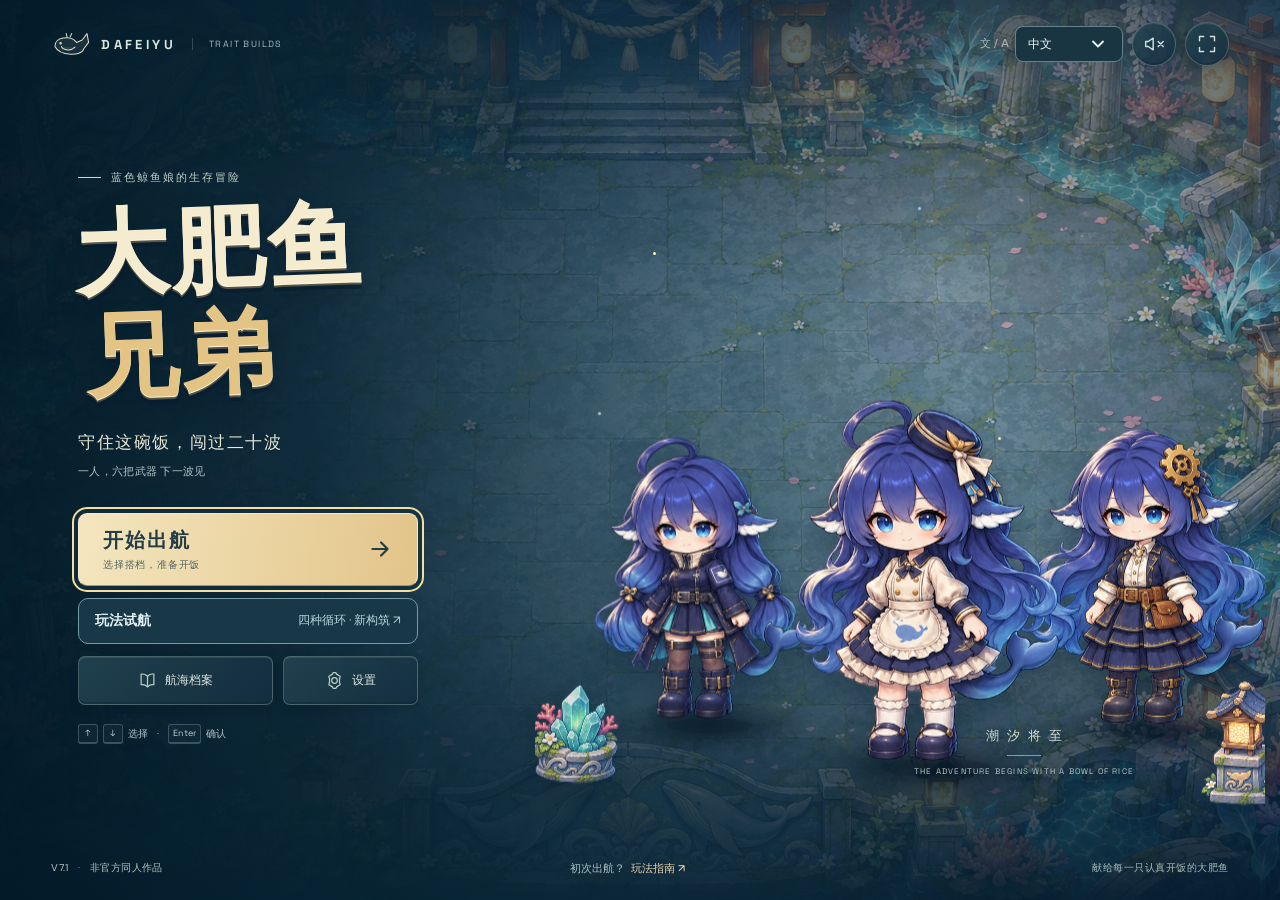
==== commit 969109cf: "Publish French localization, full collection mode and classic joystick" ====
--- a/index.html
+++ b/index.html
@@ -5,7 +5,7 @@
   <meta name="description" content="大肥鱼兄弟：蓝色鲸鱼娘的二十波生存挑战 六武器、四货位商店、同阶合成、属性与流派构筑">
   <title>大肥鱼兄弟 · DAFEIYU</title><link rel="icon" href="./assets/deepseek/portrait.png">
   <link rel="preload" href="./assets/deepseek/idle-front.png" as="image">
-<link rel="stylesheet" href="./index.1549b913f774.css"><script defer src="./index.fabe0e54f3c0.js"></script></head>
+<link rel="stylesheet" href="./index.39f255fa3fa3.css"><script defer src="./index.1d5d6ddd61fc.js"></script></head>
 <body class="fixed-screen-game" data-mode="ready" data-screen="title">
   <svg class="svg-library" xmlns="http://www.w3.org/2000/svg" aria-hidden="true"><defs>
     <symbol id="i-gear" viewBox="0 0 24 24"><path d="m9 3 1-2h4l1 2 3 2 2 1-1 4v4l1 4-2 1-3 2-1 2h-4l-1-2-3-2-2-1 1-4v-4L4 6l2-1z"/><circle cx="12" cy="12" r="4"/></symbol><symbol id="i-boomerang" viewBox="0 0 24 24"><path d="m3 18 6-14 4 1 1 7 6-5 2 3-10 11-3-2 1-7-4 8z"/></symbol><symbol id="i-harpoon" viewBox="0 0 24 24"><path d="M3 21 18 6m-6-2 9-1-1 9-4-4-3 7M3 17l4 4"/></symbol><symbol id="i-arrow" viewBox="0 0 24 24"><path d="M5 12h14m-6-6 6 6-6 6"/></symbol>
@@ -57,7 +57,7 @@
         <section class="game-shell" aria-label="游戏区域"><div class="game-hud"><div class="wave-badge"><span class="live-dot"></span><span id="wave-label">准备开饭</span><small>/ 20 波</small></div><div class="health"><svg><use href="#i-heart"/></svg><div class="health-track"><div id="health-fill"></div></div><span id="health-text">20 / 20</span></div><div class="hud-end"><div class="bag-count" title="上一波未拾取材料，后续拾取时返还"><svg><use href="#i-bag"/></svg><span id="bag-count">0</span></div><div class="pearl-count" title="材料可用于商店；拾取结晶同时获得经验"><svg><use href="#i-pearl"/></svg><b id="coin-count">0</b></div><button class="icon-button" id="pause-button" aria-label="暂停游戏" disabled><svg><use href="#i-pause"/></svg></button></div></div>
           <div class="run-controls" aria-label="游戏菜单"><button id="run-menu-button" class="secondary-button" disabled>暂停 / 菜单 <kbd>Esc</kbd></button><button id="restart-run" class="secondary-button" disabled>重新开始 <kbd>R</kbd></button><button id="exit-run" class="secondary-button" disabled>退出本局 <kbd>Q</kbd></button><span id="control-hint">Tab / 方向键选择 · Enter 确认 · 1–8 选角</span></div><div class="arena" id="arena"><canvas id="game" tabindex="0" aria-label="白饭竞技场，WASD 或方向键移动，武器自动攻击，P 暂停"></canvas><div class="arena-corner top-left"><span>潮汐远征</span><small>FOLLOW THE TIDE / BUILD YOUR WAY</small></div><div class="arena-corner top-right"><span id="time-left">00:20</span><small id="time-caption">第一波生存时间</small></div>
             <div class="welcome" id="welcome"><span class="mini-tag">蓝色大肥鱼，准备开饭！</span><h2>一人，六把武器</h2><p>拿起武器，靠走位和构筑守住你的白饭</p><button type="button" id="ready-weapon-preview" class="ready-weapon-preview" aria-label="更换起手武器"><span class="ready-weapon-art" id="ready-weapon-art" aria-hidden="true"></span><span class="ready-weapon-copy"><small>起手武器</small><strong id="ready-weapon-name"></strong><em>更换 <svg aria-hidden="true"><use href="#i-arrow"/></svg></em></span></button><div class="welcome-bottom"><button class="primary-button start-button" id="start-button" disabled>角色素材加载中…</button><span class="start-hint">自动攻击 · 只有移动操作 · 升级在波次结束后结算</span></div></div>
-            <div class="battle-banner hidden" id="battle-banner"></div><div class="experience"><div id="xp-fill"></div></div><div class="level-badge" id="level-badge">LV. 1</div><div class="level-pending hidden" id="level-pending"></div><div class="touch-well" id="touch-well" aria-label="触控操作区"><div class="touch-pad" aria-hidden="true"><i></i><span>移动</span></div><div class="touch-well-info"><span data-touch-hint>左手拖动移动 · 自动攻击</span><small>松手即停 · 暂停里可调整摇杆</small><button type="button" data-touch-menu><svg aria-hidden="true"><use href="#i-pause"/></svg>暂停 / 菜单</button></div></div><div class="joystick hidden" id="joystick" aria-hidden="true"><div id="joystick-knob"></div></div><div class="game-overlay hidden" id="game-overlay" role="region" aria-labelledby="overlay-title"></div>
+            <div class="battle-banner hidden" id="battle-banner"></div><div class="experience"><div id="xp-fill"></div></div><div class="level-badge" id="level-badge">LV. 1</div><div class="level-pending hidden" id="level-pending"></div><div class="touch-well" id="touch-well" aria-label="触控操作区"><div class="touch-pad" aria-hidden="true"><i></i><span>移动</span></div><div class="touch-well-info"><span data-touch-hint>左手拖动移动 · 自动攻击</span><small>原版摇杆 · 松手即停</small><button type="button" data-touch-menu><svg aria-hidden="true"><use href="#i-pause"/></svg>暂停 / 菜单</button></div></div><div class="joystick hidden" id="joystick" aria-hidden="true"><div id="joystick-knob"></div></div><div class="game-overlay hidden" id="game-overlay" role="region" aria-labelledby="overlay-title"></div>
           </div><div class="arena-footer"><div class="keyboard-hint"><span class="key-group"><kbd>W</kbd><kbd>A</kbd><kbd>S</kbd><kbd>D</kbd></span><span>移动</span><span class="footer-dot">·</span><span>自动攻击</span><span class="footer-dot">·</span><kbd>Esc</kbd><span>暂停 / 菜单</span></div><div class="dash-status"><svg><use href="#i-target"/></svg><span id="combat-label">武器就绪</span><span class="small-status-dot"></span></div></div>
         </section>
         <aside class="build-panel"><div class="panel-heading"><h2 id="character-heading">选择出战角色</h2><span class="tiny-label" id="character-counter">01 / 08</span></div><div class="character-list" id="character-list">
--- a/index.39f255fa3fa3.css
+++ b/index.39f255fa3fa3.css
@@ -0,0 +1 @@
+@import "https://fonts.googleapis.com/css2?family=DM+Sans:wght@400;500;600;700&family=Space+Grotesk:wght@400;500;600;700&display=swap";:root{--lightningcss-light: ;--lightningcss-dark:initial;color-scheme:dark;--bg:#0b161e;--panel:#12222c;--panel-light:#1c323e;--line:#293d47;--text:#eef3ee;--muted:#8fa5b0;--lime:#c6eaa0;--blue:#86b0fb;--coral:#f2a18a;--font:"DM Sans",-apple-system,BlinkMacSystemFont,"PingFang SC","Microsoft YaHei",sans-serif;--mono:"Space Grotesk",var(--font)}*{box-sizing:border-box}body{background:var(--bg);color:var(--text);font-family:var(--font);-webkit-font-smoothing:antialiased;margin:0;font-size:14px}button,a{-webkit-tap-highlight-color:transparent}button{font:inherit;color:inherit;cursor:pointer;border:0;transition:background .18s,border-color .18s,color .18s}button:disabled{cursor:not-allowed;opacity:.4}button:focus-visible,a:focus-visible{outline:2px solid var(--lime);outline-offset:3px}svg{fill:none;stroke:currentColor;stroke-width:1.7px;stroke-linecap:round;stroke-linejoin:round;flex:none;width:20px;height:20px}.svg-library{width:0;height:0;position:absolute;overflow:hidden}.site-wrap{max-width:1500px;margin:auto;padding:0 42px}.site-header{border-bottom:1px solid var(--line);align-items:center;gap:58px;height:90px;display:flex}.brand{color:var(--text);flex-shrink:0;align-items:center;gap:10px;text-decoration:none;display:flex}.brand strong{letter-spacing:1px;font-size:22px;font-weight:800;display:block}.brand div>span{font:8px var(--mono);letter-spacing:1.75px;color:var(--muted);margin-top:5px;display:block}nav{align-items:center;gap:32px;height:100%;display:flex}.nav-link{height:100%;color:var(--muted);background:0 0;align-items:center;gap:7px;font-size:12px;display:flex;position:relative}.nav-link:hover,.nav-link.active{color:var(--text)}.nav-link.active:after{content:"";background:var(--lime);height:2px;position:absolute;bottom:-1px;left:0;right:0}.nav-link svg{width:14px}.header-right{align-items:center;gap:8px;margin-left:auto;display:flex}.version{font:9px var(--mono);letter-spacing:.7px;color:var(--muted);white-space:nowrap;align-items:center;gap:7px;display:flex}.version i,.live-dot,.small-status-dot{background:var(--lime);border-radius:50%;width:5px;height:5px;display:inline-block}.header-divider{background:var(--line);width:1px;height:22px;margin:0 12px}.icon-button{width:40px;height:40px;color:var(--muted);background:0 0;border-radius:7px;justify-content:center;align-items:center;display:inline-flex}.icon-button:hover{background:var(--panel-light);color:var(--text)}.page-intro{justify-content:space-between;align-items:center;padding:28px 0 24px;display:flex}.eyebrow{letter-spacing:1.6px;color:var(--lime);align-items:center;gap:7px;font-size:10px;font-weight:500;display:flex}.eyebrow>span{background:var(--lime);border-radius:50%;width:5px;height:5px}h1{letter-spacing:1px;margin:9px 0 8px;font-size:30px;font-weight:800}h1 span{color:#9eb5c0}.page-intro p{color:var(--muted);margin:0;font-size:12px}.intro-note{color:var(--muted);align-items:center;gap:13px;font-size:10px;line-height:1.9;display:flex}.intro-note>svg{color:#92b298;stroke-width:1.2px;width:31px;height:31px}.intro-note strong{color:#b5c6ca;font-weight:400}.game-layout{grid-template-columns:minmax(0,1fr) 302px;align-items:start;gap:20px;display:grid}.game-shell{background:var(--panel);border:1px solid #354b54;border-radius:14px;overflow:hidden}.game-hud{border-bottom:1px solid var(--line);align-items:center;gap:20px;height:60px;padding:0 18px;display:flex}.wave-badge{white-space:nowrap;align-items:center;gap:7px;font-size:12px;font-weight:600;display:flex}.wave-badge small{font:10px var(--mono);color:var(--muted)}.live-dot{background:#b7d69e}.health{flex:1;align-items:center;gap:8px;max-width:260px;margin-left:auto;display:flex}.health>svg{width:15px;height:15px;fill:var(--coral);color:var(--coral)}.health-track{background:#30444b;border-radius:4px;flex:1;height:6px;overflow:hidden}#health-fill{background:var(--coral);border-radius:4px;height:100%;transition:width .2s}.health>span{font:10px var(--mono);color:#d1d9d6;white-space:nowrap}.hud-end{align-items:center;gap:14px;margin-left:auto;display:flex}.bag-count,.pearl-count{font:14px var(--mono);color:var(--lime);align-items:center;gap:5px;display:flex}.bag-count{color:#91a599;font-size:10px}.bag-count svg{width:14px;height:14px}.pearl-count svg{width:16px;height:16px}.arena{isolation:isolate;background:#c9cbaa;height:610px;position:relative;overflow:hidden}.arena.shop-open{height:660px}#game{touch-action:none;outline:none;width:100%;height:100%;display:block}.arena-corner{pointer-events:none;flex-direction:column;gap:5px;display:flex;position:absolute;top:20px}.arena-corner.top-left{left:24px}.arena-corner.top-right{text-align:right;right:24px}.arena-corner>span{letter-spacing:.5px;color:#586951;font-size:12px}.arena-corner small{font:8px var(--mono);color:#6c7b64;letter-spacing:1.3px}.arena-corner.top-right>span{font:28px var(--mono);color:#425a45}.arena-corner.top-right small{font:10px var(--font);letter-spacing:0}.welcome{pointer-events:none;text-align:center;flex-direction:column;align-items:center;padding:81px 15px 0;display:flex;position:absolute;inset:0}.mini-tag{letter-spacing:1px;color:#526b52;background:#e9eed47a;border:1px solid #8eab8380;border-radius:5px;padding:6px 10px;font-size:10px}.welcome h2{letter-spacing:2px;color:#344d47;margin:13px 0 9px;font-size:37px;font-weight:800}.welcome p{color:#61765f;margin:0;font-size:12px}.welcome-bottom{pointer-events:auto;flex-direction:column;align-items:center;gap:13px;display:flex;position:absolute;bottom:48px}.primary-button{background:var(--lime);color:#293f31;letter-spacing:.5px;border:1px solid #d2f0ae;border-radius:8px;justify-content:center;align-items:center;gap:20px;min-height:47px;padding:13px 22px;font-size:13px;font-weight:700;display:inline-flex;box-shadow:0 3px #8aab69}.primary-button:hover{background:#d7f3b5}.primary-button:active{box-shadow:0 1px #8aab69}.primary-button svg{width:17px}.primary-button:disabled{box-shadow:none}.start-button{color:#f1f5e8;background:#2f5671;border-color:#456e8c;min-width:240px;box-shadow:0 3px #25435a}.start-hint{color:#586e56;font-size:10px}.experience{background:#71856866;height:4px;position:absolute;bottom:0;left:0;right:0}#xp-fill{background:#86c261;height:100%;transition:width .16s}.level-badge{font:10px var(--mono);color:#395c43;pointer-events:none;background:#e2e7c8aa;border:1px solid #8ba276;border-radius:4px;padding:4px 7px;position:absolute;bottom:18px;left:21px}.level-pending{color:#eff3d7;white-space:nowrap;pointer-events:none;background:#335247d9;border:1px solid #90ad77;border-radius:5px;padding:5px 9px;font-size:10px;position:absolute;bottom:19px;left:50%;transform:translate(-50%)}.arena-footer{background:#14262e;justify-content:space-between;align-items:center;height:49px;padding:0 18px;display:flex}.keyboard-hint{color:var(--muted);align-items:center;gap:7px;font-size:10px;display:flex}.key-group{gap:3px;display:flex}kbd{font:9px var(--mono);color:#b9c9ca;text-align:center;border:1px solid #465962;border-bottom-width:2px;border-radius:3px;min-width:18px;height:18px;padding:2px 4px}.footer-dot{color:#566c77;margin:0 3px}.dash-status{color:#a4bba1;align-items:center;gap:6px;font-size:10px;display:flex}.dash-status svg{width:13px;height:13px}.small-status-dot{width:4px;height:4px;margin-left:3px}.build-panel{border:1px solid var(--line);background:#11222b;border-radius:14px;padding:21px 17px}.panel-heading{justify-content:space-between;align-items:center;margin-bottom:12px;display:flex}.panel-heading h2{margin:0;font-size:12px;font-weight:600}.tiny-label{font:9px var(--mono);letter-spacing:1px;color:var(--muted)}.character-list{grid-template-columns:repeat(3,1fr);gap:7px;display:grid}.character-card{text-align:center;background:#182d38;border:1px solid #0000;border-radius:8px;flex-direction:column;align-items:center;padding:4px 2px 9px;display:flex;position:relative}.character-card.selected{background:#263b3d;border-color:#7b9c84}.fish-portrait{width:70px;height:63px;display:block}.character-card strong{font-size:10px;font-weight:500;display:block}.character-card em{color:var(--muted);margin-top:4px;font-size:8px;font-style:normal;display:block}.selection-check{color:var(--lime);font-size:9px;font-style:normal;display:none;position:absolute;top:5px;right:5px}.selected .selection-check{display:block}.starter-area .panel-heading h2{font-size:10px}.starter-area .tiny-label{font-size:8px}.starter-choices{grid-template-columns:repeat(4,1fr);gap:6px;display:grid}.starter-choice{color:#a0b4bf;background:#19303b;border:1px solid #2c4552;border-radius:6px;flex-direction:column;justify-content:center;align-items:center;gap:5px;min-height:53px;display:flex}.starter-choice.selected{color:var(--lime);background:#29433c;border-color:#90b783}.starter-choice:hover{background:#314c4f}.panel-divider{background:var(--line);height:1px;margin:18px 0}.weapon-slots{grid-template-columns:repeat(6,1fr);gap:5px;display:grid}.weapon-slot{color:#5e7883;background:#172c36;border:1px dashed #3c515d;border-radius:6px;justify-content:center;align-items:center;min-width:0;height:38px;font-size:17px;display:flex;position:relative}.weapon-slot.equipped{color:var(--tier);background:#24333d;border-style:solid}.weapon-slot svg{width:21px;height:21px}.weapon-slot small{font:7px var(--mono);color:var(--tier);position:absolute;bottom:1px;right:3px}.tier-1{--tier:#c4c9c8}.tier-2{--tier:#8ccb80}.tier-3{--tier:#91b9fb}.tier-4{--tier:#ee8885}.equipped.tier-1,.inventory-button.tier-1{border-color:#727c7e}.equipped.tier-2,.inventory-button.tier-2{border-color:#7bab70}.equipped.tier-3,.inventory-button.tier-3{border-color:#769cce}.equipped.tier-4,.inventory-button.tier-4{border-color:#c87e7b}.weapon-slot:hover{background:#304652}.class-bonuses{color:#a0b7b8;min-height:15px;margin-top:11px;font-size:8px;line-height:1.8}.class-tag{color:#c7dab9;display:block}.class-tag b{color:#95ac93;margin-left:7px;font-weight:400}.stat-grid{grid-template-columns:repeat(3,1fr);gap:15px 8px;display:grid}.stat-grid>div{flex-direction:column;gap:5px;display:flex}.stat-grid>div>span{color:#9db0b9;align-items:center;gap:4px;font-size:8px;display:flex}.stat-grid svg{color:#7e9aa8;width:10px;height:10px}.stat-grid b{font:500 17px var(--mono);color:#e4ebe5;padding-left:14px}.stat-grid b small{color:var(--muted);margin-left:2px;font-size:9px}.negative,.stat-grid b.negative{color:#e9a19a!important}.positive{color:#c9dfa8}.owned-items{color:var(--muted);margin-top:18px;font-size:9px}.owned-items>div{flex-wrap:wrap;gap:5px;margin-top:8px;display:flex}.owned-items>div>span{background:#263b43;border:1px solid #40535c;border-radius:4px;place-items:center;width:25px;height:25px;display:grid}.owned-items svg{width:15px;height:15px}.best-record{color:var(--muted);align-items:center;gap:6px;margin-top:2px;padding-top:19px;font-size:8px;display:flex}.best-record svg{color:#c7b77e;width:12px;height:12px}.best-record strong{color:#bdc9c7;margin-left:auto;font-size:8px;font-weight:400}.locked .character-list{grid-template-columns:1fr}.locked .character-card{text-align:left;pointer-events:none;flex-direction:row;gap:10px;padding:3px 9px}.locked .character-card:not(.selected){display:none}.locked .fish-portrait{width:74px;height:67px}.locked .character-card strong{font-size:13px}.locked .character-card em,.locked .character-trait{font-size:9px}.locked .stat-grid{gap:19px 8px}.tips-row{border:1px solid var(--line);border-radius:10px;grid-template-columns:repeat(3,1fr);margin-top:22px;padding:20px 0;display:grid}.tips-row>div{align-items:center;gap:13px;padding:0 22px;display:flex;position:relative}.tips-row>div+div{border-left:1px solid var(--line)}.tip-icon{color:#bad09d;background:#263a33;border-radius:8px;flex:none;place-items:center;width:36px;height:36px;display:grid}.tip-icon svg{width:19px}.tips-row>div:nth-child(2) .tip-icon{color:#d4bd96;background:#333a3a}.tips-row>div:nth-child(3) .tip-icon{color:#a7bdea;background:#2a3650}.tips-row strong{margin-bottom:6px;font-size:11px;font-weight:500;display:block}.tips-row small{color:var(--muted);font-size:9px;line-height:1.6;display:block}.tips-row>div>b{font:24px var(--mono);color:#2a3e49;z-index:-1;position:absolute;top:0;right:17px}.site-footer{color:#77919b;justify-content:space-between;gap:20px;padding:25px 0;font-size:9px;display:flex}.site-footer>span:first-child{font:8px var(--mono);letter-spacing:1.1px}.footer-spark{color:#a2b77e;margin-left:8px}.site-footer a,.text-button{color:#9bb6c5;text-decoration:none}.site-footer a:hover,.text-button:hover{text-decoration:underline}.text-button{font:inherit;background:0 0;border:0;padding:0}.game-overlay{z-index:10;-webkit-backdrop-filter:blur(6px);backdrop-filter:blur(6px);text-align:center;background:#0d2029f2;flex-direction:column;justify-content:center;align-items:center;padding:28px;display:flex;position:absolute;inset:0;overflow-y:auto}.game-overlay .eyebrow{font:10px var(--mono);letter-spacing:1.2px;justify-content:center}.game-overlay h2{letter-spacing:.5px;margin:12px 0;font-size:27px}.overlay-description{color:#a7bbc4;margin:0 0 21px;font-size:11px;line-height:1.8}.overlay-actions{flex-wrap:wrap;justify-content:center;align-items:center;gap:10px;margin-top:22px;display:flex}.secondary-button{color:#d6e2e2;background:#243d49;border:1px solid #415c67;border-radius:7px;justify-content:center;align-items:center;gap:7px;min-height:42px;padding:11px 16px;font-size:11px;display:inline-flex}.secondary-button svg{width:15px;height:15px}.secondary-button:hover{background:#35525c}.overlay-footnote{color:var(--muted);margin:18px 0 0;font-size:9px;line-height:1.8}.upgrade-grid{text-align:left;flex-shrink:0;grid-template-columns:repeat(4,1fr);gap:11px;width:100%;max-width:800px;display:grid}.upgrade-card{border:1px solid var(--tier);text-align:left;background:#1d3440;border-radius:9px;flex-direction:column;gap:12px;min-height:210px;padding:21px 14px;display:flex}.upgrade-card:hover{box-shadow:0 0 0 1px var(--tier);background:#2b474c}.upgrade-card>svg{width:28px;height:28px;color:var(--tier)}.rarity{color:var(--tier);letter-spacing:.5px;font-size:8px}.upgrade-amount{font:500 28px var(--mono);color:var(--tier)}.upgrade-card strong{font-size:14px}.upgrade-card p{color:var(--muted);margin:0;font-size:10px}.shop-screen{text-align:left;justify-content:flex-start;align-items:stretch;padding:27px 25px}.shop-title{justify-content:space-between;align-items:center;display:flex}.shop-title .eyebrow{justify-content:flex-start}.shop-title h2{margin:7px 0 8px;font-size:27px}.shop-wallet{color:var(--lime);align-items:center;gap:7px;display:flex}.shop-wallet svg{width:23px;height:23px}.shop-wallet b{font:500 29px var(--mono)}.shop-wallet small{color:var(--muted);font-size:10px}.shop-screen>.overlay-description{margin-bottom:18px;font-size:10px}.shop-grid{flex-shrink:0;grid-template-columns:repeat(4,1fr);gap:10px;width:100%;display:grid}.shop-card{border:1px solid var(--tier);background:#1a323e;border-radius:8px;flex-direction:column;gap:9px;min-width:0;min-height:214px;padding:12px;display:flex;position:relative}.shop-card.is-locked{box-shadow:inset 0 0 0 1px var(--lime)}.shop-item-top{justify-content:space-between;align-items:center;gap:10px;display:flex}.shop-item-top>svg{width:29px;height:29px;color:var(--tier)}.lock-button{color:#849eac;background:#102630;border-radius:5px;flex:none;place-items:center;width:32px;height:32px;display:grid}.lock-button svg{width:14px;height:14px}.lock-button.locked{color:var(--lime);background:#344936}.lock-button:hover{color:var(--lime)}.shop-card strong{color:#f0f2e7;font-size:13px;line-height:1.5}.shop-card p{color:#a7bbc5;margin:0;font-size:9px;line-height:1.7}.item-effects{flex-direction:column;gap:5px;font-size:10px;line-height:1.5;display:flex}.buy-button{color:#d5e8b7;min-height:35px;font:12px var(--mono);background:#34463c;border:1px solid #6b8666;border-radius:5px;justify-content:center;align-items:center;gap:6px;margin-top:auto;display:flex}.buy-button svg{width:12px;height:12px}.buy-button:hover{background:#4a6150}.buy-button:disabled{opacity:.5}.shop-card.sold{background:#172b34;border-color:#3c5059}.shop-card.sold>:not(.buy-button){opacity:.45}.shop-management{border-top:1px solid var(--line);margin-top:21px;padding-top:17px}.management-heading{justify-content:space-between;align-items:center;margin-bottom:10px;display:flex}.management-heading strong{font-size:11px;font-weight:500}.management-heading>span{color:var(--muted);font-size:9px}.shop-inventory{grid-template-columns:repeat(6,1fr);gap:8px;max-width:520px;display:grid}.inventory-button{height:48px;color:var(--tier);background:#243743;border:1px solid #466071;border-radius:6px;place-items:center;display:grid;position:relative}.inventory-button svg{width:23px;height:23px}.inventory-button small{font:8px var(--mono);color:var(--tier);position:absolute;bottom:3px;right:5px}.inventory-button.empty{color:#718892;background:#142934;border-style:dashed;font-size:20px}.inventory-button.chosen{box-shadow:inset 0 0 0 2px var(--lime)}.inventory-button:not(.empty):hover{background:#3b4d58}.weapon-actions{flex-wrap:wrap;align-items:center;gap:8px;min-height:62px;margin-top:9px;display:flex}.weapon-actions>span:first-child{margin-right:auto}.weapon-actions b{font-size:11px;font-weight:500;display:block}.weapon-actions small{color:var(--muted);margin-top:6px;font-size:9px;display:block}.weapon-actions .secondary-button{min-height:38px;padding:9px 11px;font-size:10px}.management-hint{color:#9bb0b8;font-size:10px;line-height:1.8}.shop-bottom{border-top:1px solid var(--line);justify-content:space-between;align-items:center;gap:11px;margin-top:auto;padding-top:17px;display:flex}.lock-note{color:var(--muted);align-items:center;gap:5px;margin-right:auto;font-size:9px;display:flex}.lock-note svg{width:12px;height:12px}.shop-bottom .primary-button{padding:11px 18px;font-size:12px}.loot-card{border:1px solid var(--tier);background:#223a44;border-radius:10px;min-width:230px;margin:12px 0 24px;padding:25px}.loot-card>svg{width:44px;height:44px;color:var(--tier)}.loot-card h3{font-size:20px}.loot-card .item-effects{font-size:12px}.results{gap:36px;margin:5px 0;display:flex}.results>div{flex-direction:column;gap:7px;display:flex}.results b{font:500 28px var(--mono);color:var(--lime)}.results b small{color:var(--muted);font-size:12px}.results span{color:var(--muted);font-size:10px}.result-fish{width:135px;height:135px;margin-bottom:10px}.battle-banner{color:#f0f4dc;white-space:nowrap;pointer-events:none;z-index:4;background:#314b3ddf;border:1px solid #a6bb8a;border-radius:6px;padding:10px 18px;font-size:14px;font-weight:500;position:absolute;top:84px;left:50%;transform:translate(-50%)}.hidden{display:none!important}.joystick{pointer-events:none;z-index:5;background:#315b4b2a;border:1px solid #4e736c88;border-radius:50%;width:96px;height:96px;position:absolute}.joystick>div{background:#3d747b77;border:1px solid #305869a0;border-radius:50%;width:38px;height:38px;position:absolute;top:28px;left:28px}.touch-mode .keyboard-hint>*{display:none}.touch-mode .keyboard-hint:before{content:"按住战场拖动，武器自动攻击";color:#a6bfc0;font-size:10px}dialog{color:var(--text);background:#122833;border:1px solid #3b5560;border-radius:16px;width:calc(100% - 32px);max-width:750px;max-height:90dvh;padding:34px;box-shadow:0 30px 100px #0008}dialog::backdrop{-webkit-backdrop-filter:blur(6px);backdrop-filter:blur(6px);background:#061018d4}.dialog-close{position:absolute;top:14px;right:14px}dialog h2{margin:15px 0 25px;font-size:26px}.guide-grid{grid-template-columns:1fr 1fr;gap:24px;margin-bottom:22px;display:grid}.guide-grid b{font:10px var(--mono);color:var(--lime)}.guide-grid h3{margin:8px 0;font-size:13px}.guide-grid p{color:#a9bfc8;margin:0;font-size:11px;line-height:1.9}.guide-grid a,.guide-links a{color:#b5d6fa;text-underline-offset:3px;text-decoration:underline}.guide-links{gap:20px;margin:0 0 22px;font-size:10px;display:flex}#toast{z-index:100;color:#2b4336;opacity:0;pointer-events:none;background:#d2e9b7;border-radius:8px;max-width:calc(100% - 32px);padding:12px 20px;font-size:12px;line-height:1.6;transition:opacity .2s,transform .2s;position:fixed;bottom:25px;left:50%;transform:translate(-50%,20px);box-shadow:0 5px 25px #0006}#toast.show{opacity:1;transform:translate(-50%)}.game-shell:fullscreen{border-radius:0;flex-direction:column;display:flex}.game-shell:fullscreen .arena{flex:1;height:auto}.game-shell:fullscreen .game-hud,.game-shell:fullscreen .arena-footer{flex-shrink:0}@media (width>=1600px){.arena{height:655px}.welcome{padding-top:90px}.welcome-bottom{bottom:56px}.game-layout{grid-template-columns:minmax(0,1fr) 314px}.build-panel{padding:23px 20px}.stat-grid{gap:18px 8px}}@media (width<=1200px){.site-wrap{padding:0 28px}.site-header{gap:38px}.game-layout{grid-template-columns:minmax(0,1fr) 272px;gap:16px}.build-panel{padding:19px 13px}.arena{height:610px}.game-hud{gap:13px;padding:0 14px}.health{max-width:170px}.hud-end{gap:10px}.bag-count{display:none}.character-card .fish-portrait{width:65px;height:59px}.tips-row>div{gap:10px;padding:0 16px}.tips-row small{font-size:8px}.shop-screen{padding:23px 18px}.shop-grid{gap:8px}.shop-card{min-height:226px;padding:10px}.shop-card strong{font-size:12px}.shop-card p{font-size:8px}.shop-card .item-effects{font-size:9px}.shop-item-top>svg{width:24px}.lock-button{width:28px}.lock-note{display:none}.upgrade-card{padding:19px 12px}.welcome h2{font-size:34px}}@media (width<=940px){.site-wrap{padding:0 22px}.site-header{gap:28px;height:80px}.brand strong{font-size:20px}.version,.intro-note{display:none}.game-layout{grid-template-columns:minmax(0,1fr) 235px;gap:13px}.build-panel{padding:18px 11px}.health>span{display:none}.health{max-width:130px}.wave-badge{font-size:10px}.wave-badge small{font-size:9px}.hud-end{gap:6px}.game-hud .icon-button{width:29px}.game-hud{gap:10px;padding:0 12px}.character-card .fish-portrait{width:57px;height:56px}.character-card strong{font-size:9px}.character-trait{font-size:7px}.starter-choices{gap:4px}.starter-choice{min-height:48px}.starter-choice span{font-size:8px}.stat-grid>div>span{font-size:7px}.stat-grid>div>span svg{width:9px}.stat-grid{gap:15px 4px}.stat-grid b{padding-left:12px;font-size:16px}.best-record{gap:4px;font-size:7px}.best-record strong{font-size:7px}.weapon-slots{gap:4px}.weapon-slot{height:32px}.weapon-slot svg{width:18px}.welcome h2{font-size:29px}.welcome p{font-size:10px}.welcome{padding-top:94px}.arena-corner.top-left{left:18px}.arena-corner.top-right{right:18px}.arena-corner small{font-size:7px}.arena-corner.top-right small{font-size:9px}.arena-footer{padding:0 12px}.keyboard-hint{gap:4px;font-size:9px}.keyboard-hint kbd{min-width:15px;font-size:8px}.dash-status{gap:3px;font-size:8px}.dash-status svg{display:none}.tips-row small{max-width:155px}.tip-icon{width:30px;height:32px}.tips-row strong{font-size:10px}.tips-row>div{gap:8px;padding:0 12px}.tips-row>div>b{display:none}.game-overlay h2{font-size:23px}.upgrade-grid{grid-template-columns:repeat(2,1fr);max-width:430px}.upgrade-card{gap:7px;min-height:150px;padding:14px}.upgrade-card>svg{width:22px;height:22px}.upgrade-amount{font-size:24px}.shop-grid{grid-template-columns:repeat(2,1fr)}.shop-card{gap:6px;min-height:183px;padding:10px 13px}.shop-item-top>svg{width:23px;height:23px}.shop-screen{padding:19px 18px}.shop-title h2{font-size:25px}.shop-screen>.overlay-description{margin-bottom:12px;font-size:9px}.shop-management{margin-top:15px;padding-top:13px}.management-heading>span{font-size:8px}.inventory-button{height:41px}.weapon-actions{min-height:51px}.weapon-actions .secondary-button{padding:8px;font-size:9px}.shop-bottom{gap:8px;padding-top:12px}.shop-bottom .primary-button{padding:11px 13px;font-size:11px}.shop-bottom .secondary-button{padding:10px 12px;font-size:10px}.arena.shop-open{height:815px}.site-footer>span:first-child{font-size:7px}.site-footer{font-size:8px}}@media (width<=720px){.site-wrap{padding:0 16px}.site-header{gap:0;height:75px}.brand{gap:7px}.brand strong{letter-spacing:.5px;font-size:19px}.brand div>span{letter-spacing:1.5px;font-size:6px}#brand-canvas{width:39px;height:41px}nav{gap:0;margin-left:auto}.nav-link.active{display:none}.nav-link{margin-right:7px;font-size:10px}.nav-link svg{display:none}.header-right{gap:0;margin-left:0}.header-divider{display:none}.icon-button{width:33px;height:36px}.icon-button svg{width:17px}.page-intro{padding:23px 0 22px}h1{letter-spacing:0;margin:9px 0;font-size:26px}.eyebrow{font-size:9px}.page-intro p{font-size:10px}.game-layout{flex-direction:column;gap:16px;display:flex}.game-shell{width:100%}.arena{height:580px}.game-hud{gap:12px;height:54px;padding:0 12px}.wave-badge{font-size:10px}.health{max-width:160px}.pearl-count{font-size:13px}.arena-corner{top:19px}.arena-corner.top-left{left:18px}.arena-corner.top-right{right:18px}.welcome{padding-top:88px}.welcome h2{letter-spacing:1px;font-size:29px}.welcome p{font-size:10px}.welcome-bottom{bottom:52px}.start-hint{font-size:8px}.start-button{min-width:230px}.arena-footer{height:46px;padding:0 13px}.dash-status,.keyboard-hint{font-size:9px}.build-panel{width:100%;padding:21px}.character-list{grid-template-columns:repeat(3,1fr);gap:10px}.character-card .fish-portrait{width:78px;height:70px}.character-card strong{font-size:11px}.character-card em{font-size:9px}.character-trait{margin:12px 0 20px;font-size:10px}.starter-area .panel-heading h2{font-size:11px}.starter-choice{gap:6px;min-height:59px}.starter-choice span{font-size:10px}.starter-choice svg{width:22px;height:22px}.starter-choices{gap:8px}.panel-divider{margin:20px 0}.weapon-slot{height:43px}.weapon-slot svg{width:22px}.weapon-slots{gap:7px}.class-bonuses{font-size:10px}.stat-grid,.locked .stat-grid{grid-template-columns:repeat(3,1fr);gap:19px 10px}.stat-grid>div>span{font-size:9px}.stat-grid>div>span svg{width:11px}.stat-grid b{padding-left:16px;font-size:20px}.best-record,.best-record strong{font-size:9px}.best-record{padding-top:22px}.locked .fish-portrait{width:84px;height:75px}.tips-row{flex-direction:column;margin-top:18px;padding:0 18px;display:flex}.tips-row>div{gap:12px;padding:17px 0}.tips-row>div+div{border-left:0;border-top:1px solid var(--line)}.tips-row strong{font-size:11px}.tips-row small{max-width:none;font-size:9px}.tip-icon{width:35px;height:35px}.tips-row>div>b{z-index:0;display:block;top:20px;right:0}.site-footer{text-align:center;flex-direction:column;gap:10px;padding:24px 0;font-size:8px;line-height:1.8}.site-footer>span:first-child{font-size:7px}.game-overlay{padding:25px 17px}.game-overlay h2{font-size:24px;line-height:1.5}.overlay-description{font-size:10px}.upgrade-grid{gap:10px}.upgrade-card{min-height:155px;padding:15px}.game-overlay .eyebrow{font-size:8px}.upgrade-card strong{font-size:13px}.upgrade-card p{font-size:9px}.arena.shop-open{height:815px}.shop-screen{padding:21px 15px}.shop-title h2,.shop-wallet b{font-size:25px}.shop-wallet svg{width:18px;height:18px}.shop-wallet small{font-size:9px}.shop-screen>.overlay-description{margin-bottom:16px;font-size:9px}.shop-grid{gap:9px}.shop-card{gap:7px;min-height:193px;padding:10px 12px}.shop-card strong{font-size:12px}.shop-card p{font-size:9px}.shop-card .item-effects{font-size:10px}.shop-item-top>svg{width:26px;height:26px}.lock-button{width:33px;height:33px}.buy-button{min-height:36px}.shop-management{margin-top:19px;padding-top:15px}.management-heading{gap:8px}.management-heading>span{font-size:8px}.shop-inventory{gap:7px}.inventory-button{height:45px}.inventory-button svg{width:22px}.weapon-actions{gap:7px;min-height:80px;margin-top:10px}.weapon-actions>span:first-child{width:100%;margin:0}.weapon-actions b{font-size:11px}.weapon-actions small{font-size:9px}.weapon-actions .secondary-button{padding:8px 13px;font-size:10px}.shop-bottom{gap:10px;padding-top:15px}.shop-bottom .primary-button{gap:9px;padding:12px 15px;font-size:12px}.shop-bottom .secondary-button{padding:11px 12px;font-size:11px}.shop-bottom .lock-note{display:none}.management-hint{font-size:9px}.results{gap:27px}.results b{font-size:25px}.overlay-actions{gap:9px}.overlay-actions .primary-button{padding:13px 18px}.overlay-actions .secondary-button{padding:12px 16px}.guide-grid{grid-template-columns:1fr;gap:22px}dialog{padding:28px 24px}dialog h2{font-size:23px;line-height:1.5}.guide-grid p{font-size:12px}.battle-banner{white-space:normal;text-align:center;max-width:90%;padding:9px 13px;font-size:11px}.level-pending{font-size:9px;left:auto;right:15px;transform:none}.level-badge{left:17px}.touch-mode .keyboard-hint:before{font-size:9px}.result-fish{width:125px;height:125px}}@media (width<=390px){.site-wrap{padding:0 12px}.brand strong{font-size:17px}.nav-link{font-size:9px}.welcome h2{font-size:28px}.health{max-width:115px}.game-hud{gap:10px}.stat-grid>div>span{font-size:8px}.shop-card{padding:10px}.shop-bottom .primary-button{padding:12px;font-size:11px}.management-heading>span{font-size:7px}.shop-screen>.overlay-description{font-size:8px}.arena-corner small{font-size:6px}}@media (height<=550px) and (orientation:landscape){.site-header{height:62px;margin-bottom:13px}.page-intro{display:none}.arena{height:470px}.welcome{padding-top:45px}.welcome-bottom{bottom:33px}.arena.shop-open{height:815px}}@media (prefers-reduced-motion:reduce){*,:before,:after{scroll-behavior:auto!important;transition:none!important;animation:none!important}}#brand-canvas{background:url(./assets/deepseek/portrait.png) 50% 23%/185% no-repeat;flex:none;display:block}.fish-portrait{background:url(./assets/deepseek/portrait.png) 50% 24%/155% no-repeat}:root{--role-accent:#f1d594}.combat-setup{background:#142732;border:1px solid #344b58;border-radius:11px;grid-template-columns:135px 1fr 310px;align-items:center;gap:24px;margin:0 0 20px;padding:18px 21px;display:grid}.difficulty-heading>.eyebrow{font:8px var(--mono);letter-spacing:1px;color:#8eb1bb}.difficulty-heading>strong{margin-top:7px;font-size:14px;display:block}.difficulty-choices button{color:#9db4c2;background:#19313d;border:1px solid #38515f;border-radius:7px;flex-direction:column;justify-content:center;align-items:center;gap:5px;min-height:55px;display:flex}.difficulty-choices b{font:500 16px var(--mono)}.difficulty-choices span{font-size:9px}.difficulty-choices button[aria-pressed=true]{color:var(--role-accent);border-color:var(--role-accent);background:#29434a}.difficulty-choices button:hover:not(:disabled){background:#34515a}.difficulty-description{border-left:1px solid #354e59;flex-direction:column;gap:6px;padding-left:20px;display:flex}.difficulty-description strong{color:#c7d9dc;font-size:12px}.difficulty-description span{font:9px var(--mono);color:#a8c6d2;line-height:1.8}.difficulty-description small{color:var(--muted);font-size:9px;line-height:1.6}.talent-panel{background:linear-gradient(135deg,#20384a,#172d36);border:1px solid #425b68;border-radius:8px;margin:12px 0 17px;padding:14px 12px}.talent-top{align-items:center;gap:9px;display:flex}.talent-top>span{width:33px;height:33px;color:var(--role-accent);background:#37515c;border-radius:8px;place-items:center;display:grid}.talent-top small{color:#9cb6c4;margin-bottom:4px;font-size:8px;display:block}.talent-top strong{color:var(--role-accent);font-size:12px;font-weight:600;display:block}.awakening-preview{grid-template-columns:repeat(3,1fr);gap:4px;display:grid}.awakening-preview button{color:#92b0be;background:#1a313e;border:1px solid #3d5664;border-radius:4px;min-height:30px;font-size:8px}.awakening-preview button[aria-pressed=true]{border-color:var(--role-accent);color:var(--role-accent);background:#344b53}.awakening-label{color:#9ab7c5;margin-top:8px;font-size:8px;line-height:1.8;display:block}.fish-portrait{position:relative}.buff-strip{pointer-events:none;z-index:3;flex-wrap:wrap;gap:7px;max-width:75%;display:flex;position:absolute;top:70px;left:22px}.effect-chip{border:1px solid var(--effect-color);color:var(--effect-color);background:#142d3bdd;border-radius:5px;align-items:center;gap:5px;padding:5px 7px;display:flex;box-shadow:0 2px 10px #0002}.effect-chip svg{width:12px;height:12px}.effect-chip b{font-size:9px;font-weight:500}.effect-chip small{font:9px var(--mono)}.effect-chip.debuff{background:#402a36e6}.talent-meter{pointer-events:none;background:#102734c9;border:1px solid #486371;border-radius:6px;min-width:136px;padding:8px 10px;position:absolute;bottom:18px;right:20px}.talent-meter>span{color:var(--role-accent);align-items:center;gap:5px;font-size:9px;display:flex}.talent-meter svg{width:12px;height:12px}.talent-meter>div{background:#314b58;border-radius:3px;height:3px;margin:6px 0}.talent-meter i{background:var(--role-accent);height:100%;box-shadow:0 0 7px var(--role-accent);transition:width .2s;display:block}.talent-meter small{font:8px var(--mono);color:#9bb6c3}.wave-affix{color:#d4c6f2;pointer-events:auto;cursor:help;background:#2c324bbb;border:1px solid #8e80a766;border-radius:5px;padding:6px 10px;font-size:9px;position:absolute;bottom:21px;left:50%;transform:translate(-50%)}.arena-corner>span{color:#b3d0d3}.arena-corner small{color:#7a9ea8}.arena-corner.top-right>span{color:#d1e5df}.mini-tag{color:#c6ddd0;background:#25495099;border-color:#6f9a9755}.start-hint{color:#9abbbf}.start-button{background:var(--role-accent);color:#243946;border-color:#edfff488;box-shadow:0 3px #4b6873}.start-button:hover{background:#e5f5d7}.level-badge{color:#bde4cb;background:#20483dbb;border-color:#789b7d}.level-pending{bottom:45px}.lab-link{color:#a9c5df}.locked .talent-panel{margin-bottom:10px}.locked .awakening-preview{display:none}.locked .character-trait{margin-bottom:9px}#balance-dialog{max-width:930px}#balance-dialog h2{margin-bottom:8px;font-size:27px}.lab-intro{color:var(--muted);margin:0 0 22px;font-size:12px;line-height:1.8}.lab-controls{grid-template-columns:repeat(4,1fr);gap:14px 13px;display:grid}.lab-controls label{color:#a3bfcc;flex-direction:column;gap:7px;font-size:10px;display:flex}.lab-controls input,.lab-controls select{color:#e3eeef;width:100%;min-width:0;height:40px;font:12px var(--font);background:#203a49;border:1px solid #4a6575;border-radius:6px;padding:8px 10px}.lab-controls input:focus-visible,.lab-controls select:focus-visible{outline:2px solid var(--role-accent);outline-offset:2px}.lab-results{grid-template-columns:repeat(4,1fr);gap:12px;margin:24px 0 15px;display:grid}.lab-results>div{background:#1a3443;border:1px solid #365665;border-radius:8px;flex-direction:column;gap:9px;padding:14px 12px;display:flex}.lab-results span{color:#a5c3d1;font-size:10px}.lab-results strong{font:500 23px var(--mono);color:var(--role-accent);line-height:1.4}.lab-results small{color:#96b2bf;font-size:8px;line-height:1.8}.lab-assumptions{color:#9bb5c3;margin:15px 0 21px;font-size:10px;line-height:1.9}.workbook-download{font-size:12px;text-decoration:none}.site-header{gap:38px}nav{gap:25px}.header-right .version{font-size:8px}.build-panel{box-shadow:0 10px 40px #0002}.game-shell{box-shadow:0 18px 70px #0002}@media (width<=1200px){.combat-setup{grid-template-columns:110px 1fr 250px;gap:15px}.difficulty-description{padding-left:15px}.difficulty-choices{gap:5px}.site-header{gap:25px}nav{gap:18px}.header-right .version{display:none}.talent-panel{padding:12px 10px}.difficulty-description span{font-size:8px}}@media (width<=940px){.combat-setup{grid-template-columns:100px 1fr;gap:14px}.difficulty-description{border-top:1px solid #314954;border-left:0;grid-column:1/-1;grid-template-columns:100px 1fr;gap:5px 14px;padding:11px 0 0;display:grid}.difficulty-description small{grid-column:2}.talent-panel>p{font-size:8px}.talent-top strong{font-size:11px}.talent-top small,.awakening-preview button,.awakening-label{font-size:7px}.site-header{gap:20px}.brand strong{font-size:18px}nav{gap:15px}.buff-strip{max-width:70%;left:18px}}@media (width<=720px){.combat-setup{grid-template-columns:1fr;gap:13px;margin-bottom:16px;padding:17px}.difficulty-heading{justify-content:space-between;align-items:center;display:flex}.difficulty-heading>strong{margin:0;font-size:12px}.difficulty-heading>.eyebrow{font-size:7px}.difficulty-choices{gap:5px}.difficulty-choices button{min-height:51px}.difficulty-choices b{font-size:15px}.difficulty-choices span{font-size:8px}.difficulty-description{grid-column:auto;grid-template-columns:75px 1fr;gap:5px 7px;padding-top:11px}.difficulty-description strong{font-size:11px}.difficulty-description span{font-size:7px;line-height:1.8}.difficulty-description small{grid-column:1/-1;font-size:8px}.talent-panel{padding:16px 14px}.talent-top strong{font-size:13px}.talent-top small{font-size:9px}.talent-panel>p{font-size:11px}.awakening-preview button{min-height:39px;font-size:10px}.awakening-label{font-size:9px}.buff-strip{gap:5px;max-width:80%;top:68px;left:17px}.effect-chip{gap:4px;padding:4px 6px}.effect-chip b,.effect-chip small{font-size:8px}.talent-meter{min-width:122px;padding:7px 9px;bottom:17px;right:16px}.wave-affix{font-size:8px;bottom:105px;left:20px;transform:none}.site-header{gap:0}nav{gap:9px}.lab-link{margin-right:5px;font-size:9px}.nav-link{margin-right:0}.site-header .brand strong{font-size:15px}.site-header .brand div>span{font-size:5px}.site-header #brand-canvas{width:33px}.header-right .icon-button{width:28px}.header-right .icon-button svg{width:15px}.lab-controls{grid-template-columns:repeat(2,1fr);gap:13px 10px}.lab-results{grid-template-columns:repeat(2,1fr);gap:10px}.lab-results strong{font-size:21px}.lab-results>div{padding:13px 11px}#balance-dialog h2{font-size:23px}.lab-intro{font-size:11px}.workbook-download{gap:9px;width:100%;font-size:11px}.level-pending{bottom:100px}.locked .talent-panel{margin-top:12px}.lab-assumptions{font-size:10px}}@media (width<=390px){.site-header .brand strong{font-size:14px}.site-header #brand-canvas{width:29px}.brand{gap:5px}.site-header nav{gap:6px}.nav-link{font-size:8px}.header-right .icon-button{width:26px}.difficulty-description span{font-size:6.5px}.effect-chip svg{width:11px}}@media (width<=720px){.site-header .brand strong{font-size:17px}.site-header .nav-link{font-size:10px}.site-header .header-right .icon-button{width:40px;min-height:44px}}@media (width<=350px){.site-header .brand strong{font-size:15px}.site-header .nav-link{font-size:9px}.site-header .header-right .icon-button{width:32px}}.world-heading{justify-content:space-between;align-items:center;gap:20px;margin-bottom:14px;display:flex}.world-heading h2{letter-spacing:1px;margin:8px 0 0;font-size:18px;font-weight:500}.world-heading .eyebrow{color:#92b1c4;letter-spacing:2px;font-size:8px}.world-heading .secondary-button{padding:10px 15px;font-size:10px}.world-heading button span{color:#bad3de;font:9px var(--mono);border:1px solid #728d9a77;border-radius:4px;padding:1px 5px}.world-cards{grid-template-columns:repeat(3,1fr);gap:13px;display:grid}.world-card{isolation:isolate;color:#edf3f4;text-align:left;cursor:pointer;background:#263542;border:1px solid #4e66716b;border-radius:9px;flex-direction:column;justify-content:flex-end;align-items:flex-start;min-height:130px;padding:18px;transition:border-color .2s,transform .2s;display:flex;position:relative;overflow:hidden}.world-card:before{content:"";z-index:-2;background:var(--world-bg) center 42% / cover;transition:transform .5s;position:absolute;inset:0}.world-card:after{content:"";z-index:-1;background:linear-gradient(#0a152944 25%,#081722f2 100%);position:absolute;inset:0}.world-card:hover:not(:disabled):before{transform:scale(1.045)}.world-card[aria-pressed=true]{border-color:var(--world-color);box-shadow:0 0 0 1px color-mix(in srgb,var(--world-color) 25%,transparent)}.world-card:disabled{cursor:default}.world-card:disabled:not([aria-pressed=true]){opacity:.48}.world-number{font:7px var(--mono);letter-spacing:1.5px;color:#d6e5e6b0;position:absolute;top:14px}.world-card strong{letter-spacing:2px;text-shadow:0 2px 12px #081522;font-size:20px;font-weight:600}.world-card small{color:#bdcbd5;letter-spacing:1px;margin-top:5px;font-size:8px}.world-check{color:var(--world-color);font-size:8px;display:none;position:absolute;top:14px;right:13px}.world-card[aria-pressed=true] .world-check{display:block}.world-description{color:#98b0bb;margin:10px 2px 0;font-size:10px;line-height:1.6}.location-label{pointer-events:none;z-index:3;color:#f3f0e9;text-shadow:0 1px 5px #102432;align-items:center;gap:8px;display:flex;position:absolute;bottom:42px;left:29px}.location-label i{border-radius:1px;width:4px;height:22px;box-shadow:0 0 9px #b2e8f244}.location-label span{letter-spacing:1.5px;font-size:11px}.location-label small{font:6px var(--mono);letter-spacing:1.5px;color:#d0dce6;margin-top:5px;display:block}.combo-label{z-index:3;pointer-events:none;text-align:right;text-shadow:0 2px 8px #122037;width:115px;position:absolute;top:80px;right:29px}.combo-label b{font:italic 700 33px var(--mono);color:#ffdf9b}.combo-label b small{font:10px var(--font);color:#f8e8c5}.combo-label>span{letter-spacing:2px;color:#f2d8b2;margin:2px 0 7px;font-size:8px;display:block}.combo-label>i{transform-origin:0;background:#f0c580;height:2px;display:block}.boss-health{z-index:4;pointer-events:none;position:absolute;top:20px;left:23%;right:23%}.boss-health>div{background:#1b2033d9;border:1px solid #d4b5ee50;border-radius:5px;justify-content:space-between;margin-bottom:5px;padding:9px 11px 12px;display:flex;position:relative;box-shadow:0 3px 16px #13132155}.boss-health span{color:#f3d6fa;font-size:10px}.boss-health small{color:#c3b6d2;margin-left:7px;font-size:7px}.boss-health b{font:8px var(--mono);color:#e3c6ed}.boss-health i{background:#34364e;height:4px;position:absolute;bottom:0;left:0;right:0}.boss-health em{background:linear-gradient(90deg,#9581cd,#eab4df);height:100%;transition:width .1s linear;display:block;box-shadow:0 0 9px #d6ace966}.fx-toggle{color:#adc3cc;font:8px var(--font);cursor:pointer;background:0 0;border:1px solid #6a858c55;border-radius:4px;margin-left:6px;padding:5px 7px}.profession-portrait{background-image:var(--portrait-image)!important;background-size:300%!important;background-position:var(--portrait-position)!important;filter:none!important;background-repeat:no-repeat!important}.profession-portrait:before,.profession-portrait:after{display:none!important}.codex-intro{color:#a3b8c3;font-size:12px;line-height:1.9}.codex-grid{grid-template-columns:repeat(3,1fr);gap:13px;margin-top:24px;display:grid}.codex-card{text-align:center;background:radial-gradient(at 50% 35%,#34425780,#142632);border:1px solid #52607166;border-radius:8px;padding:10px 12px 17px;position:relative}.codex-card canvas{aspect-ratio:1;width:100%;max-width:150px;margin:auto;display:block}.codex-card>small{color:var(--enemy-color);border:1px solid color-mix(in srgb,var(--enemy-color) 40%,transparent);border-radius:3px;padding:2px 7px;font-size:8px}.codex-card h3{color:#ecedf4;letter-spacing:1px;margin:11px 0 7px;font-size:13px}.codex-card p{color:#9eb5c2;margin:0;font-size:10px;line-height:1.8}#codex-dialog{width:min(800px,92vw)}.arena.is-playing .location-label{opacity:.85}.arena .welcome{text-shadow:0 2px 10px #0b1f32}.welcome h2{color:#fff9ee!important}.welcome .eyebrow{color:#e9dfbe}.welcome p{color:#e1e7eb}.welcome-bottom .start-hint{color:#e5ebed;text-shadow:0 1px 4px #071420}.arena{background:#203343}.arena-footer{gap:9px}@media (width<=1000px){.world-card{min-height:118px;padding:15px}.world-card strong{font-size:18px}.world-card small{font-size:7px}.boss-health{left:17%;right:17%}.location-label{bottom:39px}.fx-toggle{font-size:7px}}@media (width<=720px){.world-select{margin-bottom:20px}.world-heading h2{letter-spacing:.5px;font-size:16px}.world-heading{gap:10px}.world-heading .eyebrow{letter-spacing:1px;font-size:6px}.world-heading .secondary-button{padding:9px;font-size:9px}.world-cards{gap:7px}.world-card{border-radius:7px;min-height:119px;padding:10px 9px}.world-card strong{letter-spacing:1px;font-size:15px}.world-card small{letter-spacing:0;font-size:6px;line-height:1.6}.world-number{letter-spacing:.4px;font-size:5px;top:10px}.world-check{font-size:7px;top:28px;right:auto}.world-description{min-height:29px;font-size:9px}.location-label{bottom:35px;left:21px}.location-label span{font-size:9px}.location-label small{letter-spacing:.7px;font-size:5px}.location-label i{height:18px}.combo-label{width:90px;top:95px;right:22px}.combo-label b{font-size:28px}.combo-label b small{font-size:8px}.boss-health{top:45px;left:13px;right:13px}.boss-health span{font-size:9px}.boss-health small{font-size:6px}.fx-toggle{padding:5px;font-size:7px}.arena-footer .dash-status{display:none}.codex-grid{grid-template-columns:repeat(2,1fr);gap:9px}.codex-card{padding:7px 8px 12px}.codex-card h3{font-size:12px}.codex-card p{font-size:9px}.codex-card canvas{max-width:125px}.codex-intro{font-size:11px}.world-card:after{background:linear-gradient(#0a152922,#081722f5)}.wave-affix{max-width:70%;font-size:8px;bottom:105px}.arena:has(.boss-health:not(.hidden)) .buff-strip{max-width:67%;top:102px}}.pearl-count{transform-origin:50%;position:relative}.pearl-count:after{content:attr(data-gain);font:600 10px var(--mono);color:#b7f9dc;opacity:0;pointer-events:none;transition:opacity .15s,transform .2s;position:absolute;top:24px;right:0;transform:translateY(4px)}.pearl-count.collecting:after{opacity:1;transform:translateY(0)}.enemy-family{color:#8fa8b9;letter-spacing:.8px;margin-top:9px;font-size:8px;display:block}.codex-card h3{margin-top:7px}.codex-card canvas{max-width:160px}.codex-card{background:radial-gradient(ellipse at 50% 35%,color-mix(in srgb,var(--enemy-color) 11%,#25384a),#142632)}.game-shell:has(.shop-screen){overflow:clip}.arena:has(>.shop-screen){height:auto;min-height:660px;overflow:clip}.arena:has(>.shop-screen)>#game{position:absolute;inset:0}.game-overlay.shop-screen{--shop-muted:#a0b8c5;--shop-edge:#385060;-webkit-backdrop-filter:none;backdrop-filter:none;background:radial-gradient(at 85% 0,#3157685c,#0000 55%),#101f2c;padding:24px;display:block;position:relative;inset:auto;overflow:visible}.shop-screen:before{content:"";opacity:.35;pointer-events:none;background:linear-gradient(90deg,#101f2cf5 25%,#101f2c99),linear-gradient(#0000,#101f2c),url(assets/worlds/harbor.png) 50% 43%/cover;height:170px;position:absolute;inset:0 0 auto}.supply-station{z-index:1;min-width:0;position:relative}.supply-header{align-items:center;gap:13px;padding-bottom:19px;display:flex}.supply-sign{color:#bee4cf;background:linear-gradient(145deg,#547b7477,#25424c);border:1px solid #79b9b37a;border-radius:12px 12px 19px 19px;flex:none;place-items:center;width:48px;height:55px;display:grid;box-shadow:inset 0 0 0 4px #10263188,0 5px 15px #07141f55}.supply-sign>svg{stroke-width:1.5px;width:27px;height:27px}.supply-heading{min-width:0}.shop-screen .supply-heading .eyebrow{font:9px var(--mono);letter-spacing:1.8px;color:#a8c9c7;justify-content:flex-start}.shop-screen .supply-heading h2{letter-spacing:1px;color:#f3eddb;align-items:center;gap:12px;margin:7px 0 5px;font-size:27px;line-height:1.3;display:flex}.supply-heading h2>span{font:10px var(--font);letter-spacing:0;color:#cae0b4;white-space:nowrap;background:#456a4a33;border:1px solid #82ac8170;border-radius:4px;padding:3px 6px}.supply-heading p{color:var(--shop-muted);margin:0;font-size:11px;line-height:1.6}.shop-screen .shop-wallet{background:linear-gradient(140deg,#35534966,#142f3866);border:1px solid #8cbba34d;border-radius:10px;flex:none;gap:4px;min-width:136px;margin-left:auto;padding:8px 14px 8px 4px;box-shadow:inset 0 1px #b9ddc414}.wallet-crystal{width:48px;height:48px;display:block;overflow:hidden}.wallet-crystal .supply-item-art{width:65px;height:48px;margin-left:-8px;display:block}.shop-wallet>div{flex-direction:column;align-items:flex-start;gap:2px;display:flex}.shop-screen .shop-wallet small{color:#c5d9c5;font-size:10px}.shop-screen .shop-wallet b{font:600 29px/1.1 var(--mono);color:#e3f3be}.supply-receipt{color:var(--shop-muted);font-variant-numeric:tabular-nums;background:#2237447a;border:1px solid #58707d42;border-radius:7px;align-items:center;gap:16px;padding:12px 14px;font-size:11px;line-height:1.4;display:flex}.supply-receipt>span{white-space:nowrap}.supply-receipt b{color:#d7e4dc;margin-left:4px;font-weight:500}.supply-receipt .receipt-wave{color:#b9d5b4;align-items:center;gap:5px;margin-right:auto;display:flex}.receipt-wave>svg{width:14px;height:14px}.receipt-wave b{color:#cbe1c3;margin-left:0}.supply-receipt .receipt-total{border-left:1px solid #6b849358;padding-left:14px}.supply-receipt .receipt-total b{color:#cbe89f;font:600 14px var(--mono)}.supply-shelf-heading,.management-heading{justify-content:space-between;align-items:center;gap:12px;display:flex}.supply-shelf-heading{margin:21px 0 12px}.supply-shelf-heading h3,.shop-screen .management-heading h3{letter-spacing:.6px;align-items:center;gap:8px;margin:0;font-size:13px;font-weight:600;display:flex}.supply-shelf-heading h3>span,.management-heading h3>span{font:10px var(--mono);color:#8dabae;border:1px solid #54707d66;border-radius:4px;padding:3px 5px}.supply-shelf-heading p{color:var(--shop-muted);align-items:center;gap:5px;margin:0;font-size:10px;display:flex}.supply-shelf-heading p>svg{width:12px;height:12px}.supply-shelf-heading p b{font:11px var(--mono);color:#c9d8da;margin-left:3px;font-weight:500}.shop-screen .shop-grid{grid-template-columns:repeat(4,minmax(0,1fr));gap:12px}.shop-screen .shop-card{isolation:isolate;border:1px solid color-mix(in srgb,var(--tier) 32%,#233d4b);background:linear-gradient(155deg,#253b4b,#192f3c 65%);border-radius:10px;gap:0;min-height:0;padding:0;transition:box-shadow .18s,border-color .18s;overflow:hidden;box-shadow:0 6px 16px #07142140}.shop-screen .shop-card:before{content:"";background:var(--tier);opacity:.8;z-index:2;height:2px;box-shadow:0 0 16px color-mix(in srgb,var(--tier) 25%,transparent);position:absolute;top:0;left:14px;right:14px}.shop-screen .shop-card:focus-visible{outline-offset:3px;outline:2px solid #d5ecc0}.supply-card-top{z-index:3;justify-content:space-between;align-items:center;gap:4px;display:flex;position:absolute;top:6px;left:12px;right:6px}.shop-screen .rarity{font:10px var(--font);letter-spacing:.5px;color:var(--tier);align-items:center;gap:5px;display:inline-flex}.rarity i{background:var(--tier);width:5px;height:5px;display:block;transform:rotate(45deg)}.shop-screen .lock-button{color:#9cb4c4;background:0 0;border:1px solid #0000;border-radius:7px;width:40px;height:40px;transition:background .18s,color .18s,border-color .18s}.shop-screen .lock-button svg{width:15px;height:15px}.supply-display{background:radial-gradient(ellipse at 50% 65%,color-mix(in srgb,var(--tier) 9%,transparent),transparent 65%);justify-content:center;align-items:center;height:134px;padding-top:24px;display:flex;position:relative}.supply-display>.supply-item-art{z-index:1;fill:none;stroke:none;filter:drop-shadow(0 6px 4px #06111c50);width:154px;height:108px;transition:transform .22s,filter .22s;position:relative}.supply-display-base{border:1px solid color-mix(in srgb,var(--tier) 20%,transparent);background:linear-gradient(#60879b1c,#112a3b44);border-radius:50%;width:82px;height:14px;position:absolute;bottom:9px}.reserved-label{z-index:2;color:#d7e9b4;background:#30483c;border:1px solid #6f8b5d66;border-radius:3px;padding:3px 6px;font-size:9px;position:absolute;bottom:4px;right:9px}.supply-card-body{flex-direction:column;flex:1;padding:0 13px 13px;display:flex}.supply-category{color:#96b0c0;letter-spacing:.3px;font-size:9px;line-height:1.5}.supply-card-body h4{color:#f1f0e5;letter-spacing:.4px;margin:4px 0 10px;font-size:16px;font-weight:600;line-height:1.45}.supply-weapon-stats{gap:22px;padding-top:1px;display:flex}.supply-weapon-stats>span{flex-direction:column;gap:3px;display:flex}.supply-weapon-stats b{font:500 22px/1 var(--mono);color:#e0ebec;font-variant-numeric:tabular-nums}.supply-weapon-stats b em{color:#9ab4c1;margin-left:1px;font-size:10px;font-style:normal}.supply-weapon-stats small{color:#a4bac6;font-size:9px}.shop-screen .supply-scaling{color:#98afbd;margin:7px 0 0;font-size:9px;line-height:1.6}.shop-screen .shop-card .item-effects{justify-content:center;gap:6px;min-height:69px;font-size:11px}.shop-card .item-effects>span{align-items:baseline;gap:6px;line-height:1.3;display:flex}.shop-card .item-effects b{min-width:35px;font:500 15px var(--mono);color:inherit}.shop-card .item-effects>span>span{color:#c0d0d6;font-size:10px}.shop-card .item-effects .negative{color:#f4a5aa}.shop-card .item-effects .positive{color:#bfdda4}.shop-screen .supply-item-hint{color:#a4bbc5;align-items:center;gap:3px;min-height:14px;margin:11px 0 9px;font-size:9px;line-height:1.5;display:flex}.supply-item-hint>svg{width:12px;height:12px}.shop-screen .supply-item-hint.can-pair{color:#d0e5a8}.shop-screen .supply-item-hint.unavailable{color:#dfb1a6}.shop-screen .buy-button{color:#eef1d6;min-height:42px;font:500 11px var(--font);background:linear-gradient(#58735a,#425c4b);border:1px solid #8da97888;border-radius:6px;justify-content:space-between;margin-top:auto;padding:8px 10px;transition:background .18s,box-shadow .18s;box-shadow:inset 0 1px #d3edaf14}.shop-screen .buy-button>span{align-items:center;gap:4px;display:flex}.shop-screen .buy-button b{font:600 17px var(--mono)}.shop-screen .buy-button svg{width:13px;height:13px}.shop-screen .buy-button:disabled{opacity:1;color:#a5b5be;box-shadow:none;background:#243b47;border-color:#49606a}.shop-screen .buy-button:disabled b{color:#c1ccd0}.shop-screen .shop-card.is-locked{border-color:#b4d18c88;box-shadow:0 0 0 1px #b9d79a1c,0 6px 16px #07142140}.shop-screen .shop-card.sold{background:#1b303b;border-color:#46616b}.shop-screen .shop-card.sold>:not(.buy-button){opacity:1}.shop-card.sold .supply-item-art{opacity:.3;filter:grayscale(.5)}.shop-card.sold .supply-card-body{opacity:.52!important}.sold-stamp{z-index:2;color:#d5e5cb;letter-spacing:1px;background:#1d3741e8;border:1px solid #a9c7b388;border-radius:5px;align-items:center;gap:5px;padding:7px 11px;font-size:12px;display:flex;position:absolute;inset:auto;transform:rotate(-8deg)}.sold-stamp>svg{width:16px;height:16px}.shop-screen .shop-management{border-top:1px solid #47606e6b;margin-top:23px;padding:17px 0 0}.shop-screen .management-heading{margin-bottom:12px}.management-heading h3 small{font:10px var(--mono);color:#a5bfca;letter-spacing:0;margin-left:3px}.shop-screen .management-heading>span{color:var(--shop-muted);font-size:10px}.supply-loadout{grid-template-columns:minmax(0,1fr) minmax(0,1fr);align-items:start;gap:22px;display:grid}.shop-screen .shop-inventory{grid-template-columns:repeat(6,minmax(0,1fr));gap:6px;max-width:none}.shop-screen .inventory-button{border-color:color-mix(in srgb,var(--tier) 35%,#385060);background:linear-gradient(150deg,#314b5a,#1b3443);border-radius:7px;min-width:0;height:56px;padding:0;overflow:hidden}.shop-screen .inventory-button .supply-item-art{fill:none;stroke:none;width:100%;height:49px}.shop-screen .inventory-button>small{font:8px var(--mono);color:var(--tier);bottom:3px;right:5px}.shop-screen .inventory-button.chosen{background:#39505b;border-color:#d4e2ac;box-shadow:inset 0 0 0 1px #d4e2ac66}.shop-screen .inventory-button.empty{box-shadow:none;opacity:1;background:#122b3770;border:1px dashed #48627166}.inventory-button.empty>span{color:#6b8896;font-size:22px;font-weight:300}.shop-screen .inventory-button.empty>small{color:#78929e}.supply-groups{flex-wrap:wrap;gap:5px;min-height:15px;margin-top:9px;display:flex}.supply-groups>span{color:#c6dcb5;background:#657c4b18;border:1px solid #8cab8e66;border-radius:4px;padding:3px 6px;font-size:9px}.supply-groups>small{color:#92afbd;font-size:10px;line-height:1.5}.shop-screen .weapon-actions{flex-direction:column;align-items:stretch;gap:9px;min-height:0;margin:0;display:flex}.shop-screen .weapon-actions>span:first-child{width:100%;margin:0}.shop-screen .weapon-actions b{color:#dce8e6;font-size:12px;font-weight:500;line-height:1.5}.weapon-actions b>em{font:9px var(--mono);color:var(--tier);border:1px solid color-mix(in srgb,var(--tier) 40%,transparent);border-radius:3px;margin-left:5px;padding:1px 4px;font-style:normal}.shop-screen .weapon-actions small{color:var(--shop-muted);margin-top:3px;font-size:10px;line-height:1.4}.weapon-actions>div{gap:8px;display:flex}.shop-screen .weapon-actions .secondary-button{background:#2b4654;border-color:#54727f;flex:1;gap:5px;min-height:40px;padding:8px 12px;font-size:10px}.shop-screen .weapon-actions .recycle-button{color:#d9b9b4;background:#302f36;border-color:#6d5a5d}.weapon-actions .secondary-button>svg{width:14px;height:14px}.shop-screen .weapon-actions .secondary-button b{font:12px var(--mono);color:inherit;display:inline}.shop-screen .weapon-actions .secondary-button:disabled{opacity:.45}.shop-feedback{color:#abc9bd;align-items:center;gap:6px;min-height:39px;padding:7px 0;font-size:10px;line-height:1.6;display:flex}.shop-feedback>svg{flex:none;width:13px;height:13px}.shop-screen .shop-bottom{z-index:5;-webkit-backdrop-filter:blur(12px);backdrop-filter:blur(12px);background:linear-gradient(#10212ef2,#10212efc 12%);border-top:1px solid #536b764d;align-items:center;gap:12px;margin:0 -24px -24px;padding:16px 24px 18px;position:sticky;bottom:0;box-shadow:0 -8px 18px #0e20263b}.shop-bottom #refresh-shop{color:#d5e4e7;background:#213b4a;border-color:#4b6576;gap:7px;min-height:47px;padding:10px 13px;font-size:11px}.refresh-price{color:#d7e7b8;border-left:1px solid #607a8a77;align-items:center;gap:4px;margin-left:4px;padding-left:10px;display:flex}.refresh-price>svg{width:12px;height:12px}.refresh-price>b{font:500 15px var(--mono)}.supply-next-info{flex-direction:column;gap:5px;margin-right:auto;display:flex}.supply-next-info>span{color:#c8d9dc;font-size:11px}.supply-next-info b{font:500 12px var(--mono);color:#e1e4d3}.supply-next-info>small{color:#a2b8c5;font-size:9px}.shop-screen .shop-bottom .primary-button{color:#283e35;background:linear-gradient(155deg,#d6eab7,#b5d58d);border-color:#daeec3;gap:19px;min-height:53px;padding:9px 16px;font-size:13px;box-shadow:0 3px #6f8f58}.shop-bottom .primary-button>span{flex-direction:column;align-items:flex-start;gap:4px;display:flex}.shop-bottom .primary-button small{font:10px var(--font);color:#38523d;letter-spacing:0}.shelf-enter .shop-card{animation:.28s both supply-arrive;animation-delay:calc(var(--offer-index)*40ms)}.shop-card.just-bought .sold-stamp{animation:.24s both supply-stamp}@keyframes supply-arrive{0%{opacity:0;transform:translateY(8px)}to{opacity:1;transform:translateY(0)}}@keyframes supply-stamp{0%{opacity:0;transform:rotate(-8deg)scale(1.18)}to{opacity:1;transform:rotate(-8deg)scale(1)}}@media (hover:hover){.shop-screen .shop-card:not(.sold):hover{border-color:color-mix(in srgb,var(--tier) 65%,#526b77);box-shadow:0 8px 19px #07142166}.shop-card:not(.sold):hover .supply-display>.supply-item-art{filter:drop-shadow(0 9px 4px #06111c66);transform:translateY(-3px)rotate(-3deg)}.shop-screen .buy-button:hover:not(:disabled){background:#5d7c60;box-shadow:inset 0 0 0 1px #d8ebbd33}.shop-screen .lock-button:hover:not(:disabled){color:#e1eccd;background:#709b9633}.shop-screen .inventory-button:hover{border-color:#d6e1c7}.shop-bottom #refresh-shop:hover:not(:disabled){background:#345564}}.shop-screen button:active:not(:disabled){filter:brightness(1.12)}@media (width<=1100px) and (width>=721px){.shop-screen .shop-grid{grid-template-columns:repeat(2,minmax(0,1fr))}.supply-loadout{grid-template-columns:1fr}.supply-receipt{flex-wrap:wrap;gap:10px}.supply-receipt .receipt-wave{width:100%;margin-bottom:1px}.supply-receipt .receipt-total{margin-left:auto}.supply-next-info{display:none}}@media (width<=720px){.game-overlay.shop-screen{padding:19px 14px 14px}.supply-header{gap:10px;padding-bottom:16px}.supply-sign{display:none}.shop-screen .supply-heading .eyebrow{letter-spacing:1px;font-size:7px}.shop-screen .supply-heading h2{gap:7px;margin-top:8px;font-size:24px}.supply-heading h2>span{padding:3px 4px;font-size:8px}.supply-heading p{max-width:190px;font-size:10px}.shop-screen .shop-wallet{border-radius:8px;gap:0;min-width:92px;padding:8px}.wallet-crystal{width:27px;height:36px}.wallet-crystal .supply-item-art{width:50px;height:36px;margin-left:-12px}.shop-screen .shop-wallet small{font-size:8px}.shop-screen .shop-wallet b{font-size:24px}.supply-receipt{flex-wrap:wrap;gap:10px 11px;padding:10px 11px;font-size:10px}.supply-receipt .receipt-wave{width:100%;margin-bottom:1px}.supply-receipt .receipt-total{border:0;margin-left:auto;padding:0}.supply-receipt .receipt-total b{font-size:13px}.supply-shelf-heading{margin:18px 0 11px}.supply-shelf-heading h3,.shop-screen .management-heading h3{gap:6px;font-size:12px}.supply-shelf-heading p{font-size:9px}.supply-shelf-heading p b{font-size:10px}.shop-screen .shop-grid{grid-template-columns:repeat(2,minmax(0,1fr));gap:11px}.shop-screen .shop-card{border-radius:8px}.supply-card-top{top:3px;left:10px;right:2px}.shop-screen .rarity{gap:4px;font-size:9px}.shop-screen .lock-button{width:44px;height:44px}.shop-screen .lock-button svg{width:14px;height:14px}.supply-display{height:126px;padding-top:25px}.supply-display>.supply-item-art{width:143px;height:101px}.supply-card-body{padding:0 10px 10px}.supply-category{letter-spacing:0;font-size:8px}.supply-card-body h4{letter-spacing:0;min-height:20px;margin:5px 0 9px;font-size:14px}.supply-weapon-stats{gap:17px}.supply-weapon-stats b{font-size:21px}.supply-weapon-stats small,.shop-screen .supply-scaling{font-size:8px}.shop-screen .shop-card .item-effects{min-height:67px;font-size:10px}.shop-card .item-effects b{min-width:33px;font-size:14px}.shop-card .item-effects>span>span{font-size:9px}.shop-screen .supply-item-hint{align-items:center;min-height:24px;margin:8px 0 7px;font-size:8px}.shop-screen .buy-button{min-height:44px;padding:8px;font-size:10px}.shop-screen .buy-button b{font-size:16px}.shop-screen .shop-management{margin-top:20px;padding-top:16px}.shop-screen .management-heading>span{font-size:8px}.management-heading h3 small{font-size:9px}.supply-loadout{grid-template-columns:1fr;gap:12px}.shop-screen .shop-inventory{gap:6px}.shop-screen .inventory-button{height:53px}.shop-screen .inventory-button .supply-item-art{height:45px}.supply-groups{margin-top:8px}.supply-groups>small{font-size:9px}.shop-screen .weapon-actions{background:#172f3b;border:1px solid #46617055;border-radius:7px;padding:12px}.weapon-actions>div{gap:9px}.shop-screen .weapon-actions .secondary-button{min-height:44px;font-size:11px}.shop-feedback{min-height:42px;font-size:9px}.shop-screen .shop-bottom{padding:11px 14px calc(14px + env(safe-area-inset-bottom,0px));grid-template-columns:1fr 1.1fr;gap:10px;margin:0 -14px -14px;display:grid;bottom:0}.shop-bottom #refresh-shop{gap:6px;min-width:0;height:51px;padding:10px}.refresh-price{margin-left:auto;padding-left:7px}.supply-next-info{flex-direction:row;grid-area:1/1/auto/-1;justify-content:space-between;gap:9px;margin:0}.supply-next-info>span{font-size:10px}.supply-next-info>small{align-self:center;font-size:8px}.supply-next-info b{font-size:11px}.shop-screen .shop-bottom .primary-button{gap:12px;min-height:51px;padding:8px 12px;font-size:12px}.shop-bottom .primary-button small{font-size:9px}}@media (width<=370px){.shop-screen .supply-heading h2{font-size:21px}.supply-heading h2>span{display:none}.supply-receipt{column-gap:8px;font-size:9px}.supply-receipt .receipt-total{font-size:9px}.shop-screen .shop-grid{gap:8px}.supply-card-body{padding:0 8px 9px}.supply-weapon-stats{gap:12px}.supply-card-body h4{font-size:13px}.supply-category{font-size:7.5px}.supply-next-info>small{font-size:7px}.supply-display>.supply-item-art{width:131px}}@media (prefers-reduced-motion:reduce){.shelf-enter .shop-card,.shop-card.just-bought .sold-stamp{animation:none}.supply-display>.supply-item-art,.shop-screen button,.shop-screen .shop-card{transition:none}}.preview-button{color:#adcbd7;background:0 0;border:0;justify-content:center;align-items:center;gap:5px;min-height:40px;margin:5px 0 -5px;font-size:10px;display:flex}.preview-button>svg{width:13px;height:13px}.preview-button:hover{color:#e3edbd}.build-comparison{background:linear-gradient(145deg,#24435488,#172d3b);border:1px solid #63869b77;border-radius:10px;margin-top:20px;padding:18px}.build-comparison>header{justify-content:space-between;align-items:center;gap:12px;display:flex}.build-comparison .eyebrow{letter-spacing:1.5px;color:#97c7d3;justify-content:flex-start;font-size:8px}.build-comparison h3{margin:7px 0 0;font-size:17px;font-weight:500}.compare-state{color:#d8e4c1;background:#36585b66;border:1px solid #71969b66;border-radius:5px;min-height:40px;padding:9px 12px;font-size:10px}.compare-state[aria-pressed=true]{color:#f2deaf;border-color:#d6c398}.compare-reason{color:#efbca7;font-size:11px;line-height:1.6}.compare-metrics{grid-template-columns:repeat(4,minmax(0,1fr));gap:10px;margin:17px 0;display:grid}.compare-metric{background:#10263466;border:1px solid #61859433;border-radius:6px;flex-direction:column;gap:7px;min-width:0;padding:12px 10px;display:flex}.compare-metric>small{color:#a2bfcb;font-size:9px}.compare-metric>span{font:16px var(--mono);white-space:nowrap;align-items:baseline;gap:6px;display:flex}.compare-metric b{font-size:19px;font-weight:500}.compare-metric i,.compare-stats i{color:#85a7b5;margin:0 4px;font-size:12px;font-style:normal}.compare-metric em{font:10px var(--mono);font-style:normal}.neutral{color:#97afba}.compare-detail-grid{grid-template-columns:1fr 1fr;gap:20px;display:grid}.compare-detail-grid h4{color:#d1e1df;margin:0 0 10px;font-size:11px;font-weight:500}.compare-stats{flex-direction:column;gap:8px;display:flex}.compare-stats>span{align-items:center;gap:8px;font-size:10px;display:flex}.compare-stats small{color:#a6c1cc;min-width:60px}.compare-stats b{font:11px var(--mono);font-weight:400}.compare-stats em{font:10px var(--mono);margin-left:auto;font-style:normal}.compare-stats p,.compare-groups{color:#9fb9c6;margin:0;font-size:10px;line-height:1.7}.compare-weapons{flex-direction:column;gap:5px;display:flex}.compare-weapons>span{color:#aac1cb;flex-wrap:wrap;align-items:center;gap:7px;font-size:10px;line-height:1.6;display:flex}.compare-weapons b{font-weight:500}.compare-weapons small{font:10px var(--mono)}.compare-weapons em{color:#d3e4a8;border:1px solid #9fbc7b66;border-radius:3px;padding:1px 4px;font-size:8px;font-style:normal}.compare-weapons .changed{color:#e1e9d0}.compare-groups{margin-top:9px!important}.compare-synergy{background:#72894d18;border:1px solid #9cb87e55;border-radius:6px;flex-direction:column;gap:5px;margin-top:12px;padding:10px 12px;display:flex}.compare-synergy b{font-size:12px;font-weight:500}.compare-synergy span{color:#bfcfbd;font-size:10px;line-height:1.7}.compare-note{border-top:1px solid #74929d33;padding-top:10px;color:#96b0bd!important;margin:13px 0 0!important;font-size:9px!important;line-height:1.8!important}.action-review-buttons>button{color:#b5d0dc;background:#1a3542;border:1px solid #4d738566;border-radius:5px;flex:1;min-height:36px;font-size:10px}.merge-celebration{z-index:80;pointer-events:none;background:#07152230;place-items:center;animation:1.05s both merge-cover;display:grid;position:fixed;inset:0}.merge-burst{border:1px solid var(--tier);text-align:center;background:radial-gradient(ellipse at 50% 20%,color-mix(in srgb,var(--tier) 23%,#183743),#102431 75%);width:min(550px,91vw);box-shadow:0 0 70px color-mix(in srgb,var(--tier) 25%,transparent);border-radius:16px;padding:27px;animation:.38s cubic-bezier(.2,1.4,.3,1) merge-pop}.merge-burst>.eyebrow{color:var(--tier);justify-content:center!important}.merge-burst h3{margin:10px 0;font-size:22px;font-weight:500;line-height:1.6}.merge-burst h3 b{font:17px var(--mono);color:var(--tier);display:block}.merge-art{justify-content:center;align-items:center;display:flex}.merge-art .supply-item-art{width:110px;height:85px}.merge-art>strong{filter:drop-shadow(0 0 12px var(--tier));animation:.65s both merge-result;display:block}.merge-art>span{opacity:.6}.merge-art>i{color:#bfd5d8;font-size:20px;font-style:normal}.merge-burst p{color:#c1d8db;margin:7px 0;font-size:11px;line-height:1.7!important}.merge-burst p>b{font:15px var(--mono);color:#eef4e4;margin-top:6px;display:block}.merge-burst p>small{color:#afc3c9;margin-top:7px;font-size:9px;display:block}@keyframes merge-cover{0%,75%{opacity:1}to{opacity:0}}@keyframes merge-pop{0%{opacity:0;transform:scale(.84)}to{opacity:1;transform:scale(1)}}@keyframes merge-result{0%{opacity:.2;transform:scale(.65)}45%{opacity:1;transform:scale(1.25)}to{opacity:1;transform:scale(1)}}.talent-benefits{flex-wrap:wrap;gap:5px;margin:10px 0;display:flex}.talent-benefits>span{color:#b8ced6;background:#304852;border:1px solid #6b899b44;border-radius:4px;padding:4px 6px;font-size:9px}.talent-benefits b{color:var(--role-accent);font-weight:500}.talent-benefits>p{color:#b9c9cb;width:100%;margin:3px 0;font-size:10px;line-height:1.8}.talent-meter{max-width:260px;border-color:color-mix(in srgb,var(--role-accent) 60%,transparent)!important;background:#102936e8!important;min-width:210px!important;padding:10px 12px!important}.talent-meter>span{align-items:center;gap:5px;display:flex;font-size:11px!important}.talent-meter>span>b{font:13px var(--mono);color:var(--role-accent);margin-left:auto}.talent-meter small{line-height:1.6;white-space:normal!important;font-size:9px!important}.talent-meter>div{height:5px!important;margin:8px 0!important}@media (width<=720px){.preview-button{min-height:44px;font-size:9px}.build-comparison{margin-top:15px;padding:13px}.build-comparison h3{font-size:14px}.compare-state{min-height:44px;padding:8px;font-size:9px}.compare-metrics{grid-template-columns:repeat(2,minmax(0,1fr));gap:7px;margin:13px 0}.compare-metric{padding:10px}.compare-detail-grid{grid-template-columns:1fr;gap:16px}.compare-stats small,.compare-weapons>span{font-size:11px}.compare-weapons small{font-size:10px}.action-review-buttons>button{min-height:44px}.merge-burst{padding:19px 12px}.merge-art .supply-item-art{width:85px;height:74px}.merge-burst h3{font-size:20px}.talent-meter{max-width:205px;min-width:175px!important;padding:8px 9px!important;bottom:13px!important;right:13px!important}.talent-meter>span{font-size:10px!important}.talent-meter small{font-size:8px!important}.talent-benefits>span{font-size:10px}}@media (prefers-reduced-motion:reduce){.merge-celebration,.merge-burst,.merge-art>strong{animation:none}.merge-celebration{background:0 0}.merge-art>strong{filter:none}}.combo-panel{background:#63784e0e;border:1px solid #6e8b7255;border-radius:7px;margin:14px 0;padding:12px 10px}.combo-panel>small{letter-spacing:1px;color:#a9c6ba;font-size:9px}.combo-panel>div{margin-top:10px}.combo-panel b{color:#d3e5b5;font-size:11px;font-weight:500}.combo-panel p{color:#a6c0c8;margin:6px 0;font-size:10px;line-height:1.8}.combo-panel a{color:#a5ced4;margin-top:5px;font-size:10px;line-height:1.8;text-decoration:none;display:inline-block}.expedition-minimap{pointer-events:none;opacity:.92;border:1px solid #94bca68c;border-radius:7px;width:150px;height:94px;position:absolute;top:68px;left:18px;box-shadow:0 4px 20px #0b293b55}.engineer-portrait{overflow:hidden;background:0 0!important}.engineer-portrait canvas{object-fit:contain;width:100%;height:100%;display:block}.character-list{grid-template-columns:repeat(2,minmax(0,1fr))}.character-card{min-height:100px}.starter-choices{grid-template-columns:repeat(5,minmax(0,1fr))}.item-behavior{min-height:36px;margin:7px 0 0;color:#bdd1cd!important;font-size:10px!important;line-height:1.8!important}.supply-card-body .item-behavior{flex:1}.compare-behaviors{flex-direction:column;gap:7px;margin-top:12px;display:flex}.compare-behaviors>div{background:#80a3890c;border:1px solid #819b9a40;border-radius:5px;padding:10px 12px}.compare-behaviors b{color:#d7e4ce;font-size:11px;font-weight:500}.compare-behaviors p{color:#acc5cb;margin:5px 0 0;font-size:10px;line-height:1.8}.compare-structures{border-top:1px solid #75979344;flex-direction:column;gap:7px;margin-top:12px;padding-top:12px;display:flex}.compare-structures>b{color:#e4cca0;font-size:11px;font-weight:500}.compare-structures>span{font:12px var(--mono);color:#cedbd2}.compare-structures>small{color:#a8c2c8;font-size:9px;line-height:1.7}.lab-seed{font:10px var(--mono);color:#a8c0c6;line-height:1.8}.world-seed{color:#9eb8c1;align-items:center;gap:10px;margin-top:12px;font-size:10px;display:flex}.world-seed input{font:11px var(--mono);color:#d4e1d4;background:#19333f;border:1px solid #56747d;border-radius:5px;width:146px;min-height:38px;padding:9px 10px}.world-seed small{color:#93adb8;font-size:9px}.lab-controls+.lab-results{margin-top:20px}#export-run-report{margin:15px 0 0 10px}.preview-button{white-space:normal}@media (width<=720px){.character-list{grid-template-columns:repeat(4,minmax(0,1fr));gap:7px}.character-card{min-height:104px;padding:6px 3px}.character-card .fish-portrait{width:66px;height:66px}.character-card strong{font-size:10px}.character-card em{font-size:8px}.starter-choices{grid-template-columns:repeat(5,minmax(0,1fr))}.starter-choice{min-height:64px;padding:8px 2px}.starter-choice span{font-size:9px}.expedition-minimap{opacity:.82;width:112px;height:70px;top:68px;left:13px}.world-seed{flex-wrap:wrap;gap:6px 10px}.world-seed input{min-height:44px}.world-seed small{width:100%;line-height:1.8}.item-behavior{min-height:60px;font-size:9px!important;line-height:1.7!important}#export-run-report{margin-left:0}.compare-structures>span{font-size:11px}.arena-corner.top-left small{letter-spacing:.3px}}@media (width<=390px){.character-card .fish-portrait{width:59px;height:62px}.character-card strong{font-size:9px}.starter-choice span{font-size:8px}.character-list{gap:5px}.expedition-minimap{width:100px;height:63px}}.compare-refresh{color:#c4d9be;margin-top:12px;font-size:10px;line-height:1.8}.run-controls{background:#122d3a;border-block:1px solid #70969e33;flex-wrap:wrap;align-items:center;gap:8px;padding:10px 14px;display:flex}.run-controls .secondary-button{gap:9px;min-height:44px;padding:9px 13px;font-size:12px}.run-controls kbd{font:10px var(--mono);opacity:.72;border:1px solid #91b8bf66;border-radius:3px;padding:2px 4px}.run-controls>span{color:#abc7ce;margin-left:auto;font-size:10px;line-height:1.7}.run-confirm{color:#e2eddf;background:#173441;border:1px solid #9fc5b78c;border-radius:16px;max-width:min(490px,100vw - 32px);padding:28px}.run-confirm h2{font-size:23px;line-height:1.5}.run-confirm p{color:#bad2d7;font-size:13px;line-height:1.9}.run-confirm::backdrop{-webkit-backdrop-filter:blur(5px);backdrop-filter:blur(5px);background:#031823cc}.run-confirm .overlay-actions{flex-wrap:wrap;margin-top:24px}.skip-link{z-index:200;color:#173441;background:#d5efad;border-radius:5px;padding:12px 18px;position:fixed;top:-100px;left:20px}.skip-link:focus{top:15px}button:focus-visible,a:focus-visible,input:focus-visible,select:focus-visible,[tabindex]:focus-visible{outline-offset:4px!important;outline:3px solid #f5dfa0!important;box-shadow:0 0 0 6px #132f42aa!important}.shop-card:focus-within{border-color:#eddba5;box-shadow:0 0 0 2px #d1cc9533}.run-controls button:disabled{opacity:.4}@media (width<=720px){.run-controls{gap:6px;padding:8px}.run-controls .secondary-button{flex:1;justify-content:center;gap:5px;padding:8px 5px;font-size:11px}.run-controls>span{text-align:center;width:100%;margin:0;font-size:9px}.run-confirm{padding:22px}.run-confirm .overlay-actions>*{min-height:44px}.run-controls kbd{font-size:9px}}.arena:has(.expedition-minimap:not(.hidden)) .buff-strip{max-width:62%;top:170px}@media (width<=720px){.arena:has(.expedition-minimap:not(.hidden)) .buff-strip{max-width:70%;top:145px}}@media (width<=390px){.arena:has(.expedition-minimap:not(.hidden)) .buff-strip{top:137px}}body{--bg:#0c171e;--panel:#12242d;--line:#2a3e47;--muted:#9bb0ba}.site-wrap{max-width:1400px;padding:0 28px}.site-header{gap:34px;height:68px}.brand strong{font-size:20px}.brand div>span{font-size:7px}#brand-canvas{width:40px;height:44px}.site-header nav{gap:20px}.site-header .nav-link{font-size:12px}.header-divider{display:none}.version{font-size:9px}.header-right{gap:13px}.site-tools{z-index:30;position:relative}.site-tools>summary{cursor:pointer;color:#c6d4d7;border:1px solid #354b55;border-radius:7px;align-items:center;gap:12px;padding:12px 13px;font-size:12px;list-style:none;display:flex}.site-tools>summary::-webkit-details-marker{display:none}.site-tools[open]>summary{border-color:#9fbea5}.tools-menu{background:#172d37;border:1px solid #49616a;border-radius:10px;flex-direction:column;gap:3px;width:194px;padding:7px;display:flex;position:absolute;top:calc(100% + 9px);right:0;box-shadow:0 15px 40px #020c1680}.tools-menu>button,.tools-menu>a{color:#d3e0de;text-align:left;width:100%;height:auto;min-height:44px;box-shadow:none;background:0 0;border:0;border-radius:5px;justify-content:space-between;align-items:center;margin:0;padding:10px 12px;font-size:12px;text-decoration:none;display:flex}.tools-menu>button:hover,.tools-menu>a:hover{background:#2b454e}.tools-menu>button:after{display:none}.tools-menu>button>span{font:10px var(--mono);color:#92aaa9}.page-intro{align-items:center;padding:18px 0 20px}.page-intro .eyebrow{display:none}.page-intro h1{letter-spacing:0;margin:0 0 5px;font-size:23px}.page-intro p{font-size:11px}.intro-note{display:none}.game-layout{grid-template-columns:324px minmax(0,1fr);gap:20px}.build-panel{background:#12242c;border-radius:12px;grid-area:1/1;padding:18px}.game-shell{border-color:#354d56;border-radius:12px;grid-area:1/2}.panel-heading{margin-bottom:12px}.panel-heading h2{font-size:13px}.role-picker .tiny-label{display:none}.character-list{grid-template-columns:repeat(4,minmax(0,1fr));gap:6px}.character-card{background:#182f39;border:1px solid #2d4650;min-height:104px;padding:4px 2px 9px}.character-card .fish-portrait{width:60px;max-width:100%;height:66px;overflow:hidden;background:0 0!important}.animated-portrait canvas{object-fit:contain;width:100%;height:100%;display:block}.character-card strong{font-size:11px;font-weight:500}.character-card em{margin-top:4px;font-size:9px}.character-card.selected{box-shadow:none;background:#263f3f;border-color:#aac7ab}.character-card .selection-check{display:none}.character-card:hover{background:#29424a}.character-trait{color:#b7c9c4;margin:12px 0;font-size:10px;line-height:1.7}.talent-panel{border:0;border-left:2px solid var(--role-accent);background:#172f39;border-radius:0 6px 6px 0;margin:0 0 14px;padding:11px 12px}.talent-top{gap:8px}.talent-top>span{background:0 0;border:0;width:25px;height:27px}.talent-top small{display:none}.talent-top strong{font-size:13px}.talent-panel>p{color:#c1d0d1;margin:6px 0 8px;font-size:11px;line-height:1.8}.talent-details>summary{color:#93b1b7;cursor:pointer;min-height:24px;font-size:10px}.talent-details[open]>summary{margin-bottom:10px}.talent-benefits p{font-size:10px;line-height:1.8}.awakening-preview button{min-height:36px}.awakening-label{font-size:9px;line-height:1.8}.launch-only{flex-direction:column;gap:13px;display:flex}.option-disclosure{background:#142c36;border:1px solid #314b55;border-radius:7px}.option-disclosure>summary{cursor:pointer;color:#9db5bd;justify-content:space-between;align-items:center;gap:10px;min-height:44px;padding:13px 12px;font-size:11px;list-style:none;display:flex}.option-disclosure>summary::-webkit-details-marker{display:none}.option-disclosure>summary:after{content:"⌄";color:#b7c8c9;font-size:13px}.option-disclosure>summary>b{color:#deeadb;margin-left:auto;font-weight:500}.option-disclosure[open]>summary:after{transform:rotate(180deg)}.option-disclosure[open]>summary{border-bottom:1px solid #304a53}.starter-area{padding:12px}.starter-area .panel-heading{display:none}.starter-choices{grid-template-columns:repeat(5,minmax(0,1fr));gap:5px}.starter-choice{min-height:60px;padding:6px 2px}.starter-choice span{font-size:9px}.starter-choice svg{width:18px;height:18px}.world-select{margin:0}.choice-label{color:#9db5bd;margin:0 0 9px;font-size:11px;font-weight:500}.world-cards{grid-template-columns:repeat(3,minmax(0,1fr));gap:6px}.world-card{text-align:center;background:#172e38;border:1px solid #304b55;border-radius:6px;justify-content:center;align-items:center;height:auto;min-height:56px;padding:11px 3px;display:flex;background-image:none!important}.world-card:before,.world-card:after,.world-card .world-number,.world-card small,.world-check{display:none!important}.world-card strong{text-shadow:none;color:#b9ced1;font-size:11px;font-weight:500;position:static}.world-card[aria-pressed=true]{box-shadow:none;background:#28413f;border-color:#a8c6ab}.world-card[aria-pressed=true] strong{color:#e0ead6}.map-notes{margin-top:7px}.map-notes>summary{color:#7f9da8;cursor:pointer;padding:4px 0;font-size:10px}.world-description{margin:8px 0;color:#adc3cb!important;font-size:10px!important;line-height:1.8!important}.world-seed{flex-wrap:wrap;gap:7px;margin-top:8px;font-size:10px}.world-seed input{width:100%;min-height:40px;font-size:11px}.world-seed small{font-size:9px;line-height:1.7}.combat-setup{box-shadow:none;background:0 0;border:0;margin:0;padding:10px 11px;display:block}.combat-setup .difficulty-heading{display:none}.difficulty-choices{grid-template-columns:repeat(3,minmax(0,1fr));gap:4px;display:grid}.difficulty-choices button{border-radius:5px;min-height:48px;padding:6px}.difficulty-choices button b{font-size:13px}.difficulty-choices button span{font-size:9px}.difficulty-description{border:0;gap:6px;margin:0;padding:10px 0 2px}.difficulty-description strong{font-size:11px}.difficulty-description span,.difficulty-description small{font-size:10px;line-height:1.8}#loadout-section{margin-top:18px}#loadout-section>.panel-divider{margin-top:0}#stat-details{border-top:1px solid #2c434d;margin-top:15px;padding-top:11px}#stat-details>summary{cursor:pointer;color:#a3bac0;min-height:28px;font-size:11px}#stat-details>summary .tiny-label{float:right;font-size:9px}.stat-grid{margin-top:15px}.stat-grid>div>span{font-size:9px}.stat-grid b{font-size:16px}.best-record{padding:11px 0 0;font-size:9px}.best-record strong{font-size:9px}.combo-panel{display:none}.combo-panel.has-combos{margin-top:12px;display:block}.combo-panel p{font-size:10px;line-height:1.8}.combo-panel a{display:none}body[data-mode=ready] #loadout-section,body[data-mode=ready] .combo-panel,body[data-mode=ready] .game-hud,body[data-mode=ready] .run-controls,body[data-mode=ready] .arena-corner,body[data-mode=ready] .location-label,body[data-mode=ready] .level-badge,body[data-mode=ready] .experience{display:none!important}body[data-mode=ready] .arena{background:#122932;height:clamp(430px,100dvh - 210px,560px)}body[data-mode=ready] .welcome{padding:27px 15px 0}body[data-mode=ready] .mini-tag{color:#a2b9b6;font:10px var(--mono);letter-spacing:1.5px;background:0 0;border:0;padding:0}body[data-mode=ready] .welcome h2{letter-spacing:2px;color:#ecf2e8;margin:10px 0 7px;font-size:27px;font-weight:600}body[data-mode=ready] .welcome p{color:#9eb9bf;font-size:11px}body[data-mode=ready] .welcome-bottom{gap:10px;bottom:25px}body[data-mode=ready] .start-button{color:#233e36;background:#d2eab2;border-color:#dcefc3;min-width:260px;min-height:48px;font-size:13px;box-shadow:0 2px #74996e}body[data-mode=ready] .start-button:hover{background:#e2f3cc}body[data-mode=ready] .start-hint{color:#839fa9;font-size:10px}body[data-mode=ready] .fx-toggle,body[data-mode=ready] .dash-status{display:none}.arena-footer{gap:10px;height:39px;padding:0 14px}.keyboard-hint{font-size:10px}.tips-row{display:none}.site-footer{margin-top:20px;padding:14px 0;font-size:9px;line-height:1.8}body:not([data-mode=ready]) .game-layout{grid-template-columns:minmax(0,1fr) 266px}body:not([data-mode=ready]) .game-shell{grid-column:1}body:not([data-mode=ready]) .build-panel{grid-column:2}body:not([data-mode=ready]) .page-intro{display:none}body:not([data-mode=ready]) .game-layout{margin-top:18px}body:not([data-mode=ready]) .launch-only{display:none}body:not([data-mode=ready]) .arena{height:clamp(450px,100dvh - 220px,680px)}.game-hud{height:53px}.run-controls{gap:6px;padding:7px 10px}.run-controls .secondary-button{min-height:38px;padding:8px 11px;font-size:11px}.run-controls>span{display:none}.arena-corner.top-left,.location-label{display:none!important}.arena-corner.top-right{top:15px;right:17px}.arena-corner.top-right>span{font-size:25px}.arena-corner.top-right small{font-size:9px}.expedition-minimap{opacity:.84;width:116px;height:73px;box-shadow:none;border-color:#789f965c;top:14px;left:14px}.arena:has(.expedition-minimap:not(.hidden)) .buff-strip{gap:5px;max-width:65%;top:95px;left:14px}.effect-chip{box-shadow:none;padding:4px 6px;font-size:9px}.effect-chip small{font-size:8px}.talent-meter{background:#112b35db;border-color:#5b798055;max-width:220px;padding:7px 9px;bottom:17px;right:14px}.talent-meter small{font-size:9px}.combo-label{top:82px;right:18px}.combo-label>b{font-size:19px}.combo-label>span{display:none}.battle-banner{white-space:normal;text-align:center;max-width:calc(100% - 300px);box-shadow:none;background:#18343ce8;border-color:#91af8e70;padding:8px 12px;font-size:11px;top:16px}.level-badge{bottom:16px;left:14px}.wave-affix{max-width:180px;font-size:9px}@media (width<=1050px) and (width>=721px){.site-wrap{padding:0 20px}.game-layout{grid-template-columns:292px minmax(0,1fr);gap:15px}.build-panel{padding:14px}.character-card .fish-portrait{width:54px;height:64px}.character-card strong{font-size:10px}.character-card{min-height:100px}.world-card strong{font-size:10px}.header-right{gap:8px}.version{display:none}.site-header{gap:24px}body:not([data-mode=ready]) .game-layout{grid-template-columns:minmax(0,1fr) 224px}.battle-banner{max-width:calc(100% - 240px)}}@media (width<=720px){.site-wrap{padding:0 12px}.site-header{gap:12px;height:58px}.brand strong{letter-spacing:.3px;font-size:17px}.brand div>span{font-size:6px}#brand-canvas{width:32px;height:38px}.brand{gap:5px}.site-header nav{display:none}.site-tools>summary{gap:8px;min-height:40px;padding:9px 10px;font-size:11px}.header-right{gap:7px}.version{display:none}.header-right .icon-button{width:32px;min-height:40px}.page-intro{padding:14px 2px 15px}.page-intro h1{margin-bottom:5px;font-size:21px}.page-intro p{font-size:10px}.game-layout{flex-direction:column;gap:12px;display:flex}.build-panel{border-radius:9px;width:100%;padding:12px}.role-picker .panel-heading{margin-bottom:8px}.panel-heading h2{font-size:12px}.character-list{gap:7px}.character-card{min-height:87px;padding:2px 2px 7px}.character-card .fish-portrait{width:58px;height:56px}.character-card strong{font-size:11px}.character-card em{margin-top:2px;font-size:8px}.launch-details{background:#12242c;border:1px solid #2d4650;border-radius:9px;width:100%;padding:15px}.game-shell{width:100%}body[data-mode=ready] .arena{height:350px;min-height:0}body[data-mode=ready] .welcome{padding-top:16px}body[data-mode=ready] .mini-tag{font-size:9px}body[data-mode=ready] .welcome h2{margin:7px 0 4px;font-size:22px}body[data-mode=ready] .welcome p{font-size:10px}body[data-mode=ready] .welcome-bottom{gap:8px;bottom:17px}body[data-mode=ready] .start-button{min-width:235px;min-height:44px;font-size:12px}body[data-mode=ready] .start-hint{font-size:8px}.arena-footer{height:33px;padding:0 10px}.touch-mode .keyboard-hint:before{font-size:9px}.launch-only{gap:12px}.world-card{min-height:48px}.world-card strong{font-size:12px}.option-disclosure>summary{min-height:46px;font-size:12px}.talent-panel>p{font-size:12px}.character-trait{margin-top:0}.starter-choice span{font-size:10px}.starter-choice{min-height:62px}body:not([data-mode=ready]) .game-layout{margin-top:10px}body:not([data-mode=ready]) .build-panel{display:none}body:not([data-mode=ready]) .arena{height:clamp(440px,100dvh - 204px,620px)}.game-hud{height:47px}.run-controls{gap:6px;padding:6px}.run-controls .secondary-button{min-height:44px;padding:7px 5px;font-size:11px}.run-controls>span{display:none}.expedition-minimap{opacity:.8;width:92px;height:58px;top:12px;left:10px}.arena:has(.expedition-minimap:not(.hidden)) .buff-strip{max-width:72%;top:78px;left:10px}.arena-corner.top-right{top:12px;right:13px}.arena-corner.top-right>span{font-size:23px}.arena-corner.top-right small{font-size:8px}.battle-banner{max-width:calc(100% - 32px);padding:7px 10px;font-size:10px;top:85px}.combo-label{top:71px;right:14px}.talent-meter{min-width:130px;max-width:190px;bottom:14px;right:10px}.site-footer{flex-wrap:wrap;gap:6px 15px;margin-top:14px}#stat-details{margin-top:12px}.site-footer>span:first-child{font-size:8px}.map-notes>summary,.talent-details>summary{min-height:32px;padding:7px 0}.stat-grid>div>span{font-size:10px}.role-picker .character-trait{display:none}}@media (prefers-reduced-motion:reduce){*,:before,:after{scroll-behavior:auto!important}.animated-portrait{animation:none}}.terrain-note{color:#b9d3cb;white-space:nowrap;font-size:10px}.arena-footer.has-terrain .keyboard-hint{display:none}.arena-footer.has-terrain .dash-status{margin-left:auto}summary:focus-visible{outline-offset:3px;border-radius:4px;outline:3px solid #e7d49b}@media (width<=720px){.terrain-note{font-size:9px}.arena-footer.has-terrain .dash-status{display:none}}.header-right{margin-left:auto}.lobby-config-link{display:none}body[data-mode=ready] .game-shell{align-self:start;position:sticky;top:14px}@media (width<=720px){body[data-mode=ready] .game-shell{align-self:auto;position:static}.lobby-config-link{color:#b0c7c4;margin-top:0;padding:2px 4px;font-size:10px;line-height:1.6;text-decoration:none;display:block}}body[data-mode=ready] .welcome .start-hint{display:none!important}#site-tools .fx-toggle{letter-spacing:0;font-family:var(--font);display:flex!important}html:has(.fixed-screen-game){height:100%;overflow:hidden}body.fixed-screen-game{overscroll-behavior:none;height:100dvh;min-height:0;overflow:hidden}.fixed-screen-game [hidden]{display:none!important}.fixed-screen-game .site-wrap{flex-direction:column;max-width:1600px;height:100%;padding:0 16px 10px;display:flex}.fixed-screen-game .site-header{gap:24px;height:54px;min-height:54px}.fixed-screen-game main{flex-direction:column;flex:1;min-height:0;display:flex}.fixed-screen-game .page-intro,.fixed-screen-game .site-footer,.fixed-screen-game .tips-row{display:none}.fixed-screen-game .game-layout{flex:1;grid-template-columns:310px minmax(0,1fr);gap:14px;min-height:0;display:grid;margin:8px 0 0!important}.fixed-screen-game .build-panel{grid-column:1;min-height:0;padding:14px;overflow:hidden}.fixed-screen-game .game-shell{flex-direction:column;grid-column:2;min-width:0;height:100%;min-height:0;display:flex;align-self:stretch!important;position:relative!important;top:auto!important}:is(.fixed-screen-game .arena,.fixed-screen-game .arena:has(>.shop-screen)){flex:1;position:relative;overflow:hidden;height:auto!important;min-height:0!important}.fixed-screen-game #game{width:100%;height:100%;position:absolute;inset:0}.fixed-screen-game .game-hud{height:42px;min-height:42px;padding:0 12px}.fixed-screen-game .run-controls{flex-shrink:0;gap:6px;min-height:44px;padding:4px 8px}.fixed-screen-game .run-controls .secondary-button{min-height:36px;padding:6px 10px;font-size:11px}.fixed-screen-game .arena-footer{height:28px;min-height:28px;padding:0 12px}.fixed-screen-game .arena-footer .dash-status{font-size:9px}.fixed-screen-game .launch-details{display:block}.fixed-screen-game .lobby-settings{grid-template-columns:1fr 1fr;gap:7px;display:grid}.lobby-settings button{color:#d3e3de;min-height:40px;font:11px var(--font);text-align:left;background:#1c343e;border:1px solid #405a62;border-radius:6px;padding:7px 8px}.lobby-settings button:first-child{grid-column:1/-1}.fixed-screen-game .build-panel #loadout-section,.fixed-screen-game .build-panel .best-record,.fixed-screen-game .build-panel .combo-panel{display:none}.fixed-screen-game .talent-panel{margin-bottom:12px;padding:10px}.fixed-screen-game .character-card{min-height:96px}.fixed-screen-game .welcome{padding-top:24px!important}.fixed-screen-game .welcome-bottom{bottom:22px!important}.fixed-screen-game .welcome h2{font-size:25px!important}.fixed-screen-game:not([data-mode=ready]) .game-layout{grid-template-columns:minmax(0,1fr)}.fixed-screen-game:not([data-mode=ready]) .build-panel{display:none}.fixed-screen-game:not([data-mode=ready]) .game-shell{grid-column:1}.fixed-screen-game .game-overlay:not(.hidden){box-sizing:border-box;max-height:100%;overflow:hidden}.fixed-screen-game .game-overlay:not(.shop-screen){gap:8px;padding:18px}.fixed-screen-game .game-overlay h2{margin:6px 0;font-size:25px}.fixed-screen-game .overlay-description{margin:5px 0 12px}.fixed-screen-game .result-fish{width:95px;height:95px;margin:0}.fixed-screen-game .upgrade-grid{gap:10px;margin:8px 0 12px}.fixed-screen-game .upgrade-card{gap:6px;min-height:130px;padding:12px}.fixed-screen-game .loot-card{margin:4px 0 10px;padding:16px}.fixed-screen-game .loot-card h3{margin:8px 0}.fixed-screen-game button:focus-visible,.fixed-screen-game a:focus-visible{outline-offset:-3px!important;outline:3px solid #f2dc96!important}.fixed-screen-game dialog.screen-dialog{box-sizing:border-box;width:min(800px,100vw - 24px);height:min(690px,100dvh - 24px);max-height:none;padding:22px;overflow:hidden}.fixed-screen-game dialog.screen-dialog[open]{flex-direction:column;gap:12px;display:flex}.screen-dialog>h2{min-height:30px;margin:0 40px 0 0;font-size:23px}.screen-dialog>.eyebrow{display:none}.screen-tabs{flex-wrap:wrap;flex-shrink:0;gap:6px;display:flex}.screen-tabs button{color:#b6cbd1;min-height:36px;font:11px var(--font);background:#1c3643;border:1px solid #48636f;border-radius:6px;padding:7px 12px}.screen-tabs button[aria-pressed=true]{color:#e7edcd;background:#3b5948;border-color:#acc994}.screen-tabs kbd{opacity:.75;margin-left:5px;font-size:10px}.setup-panels{flex:1;min-height:0}.setup-page{color:#bcd0d4;height:100%;min-height:0}.setup-page>details{background:0 0!important;border:0!important;margin:0!important;padding:0!important}.setup-page>details>summary{display:none}.setup-page .starter-area{padding:0;display:block!important}.setup-page .starter-choices{grid-template-columns:repeat(5,minmax(0,1fr));gap:10px}.setup-page .starter-choice{min-height:95px}.setup-page .starter-choice svg{width:28px;height:28px}.setup-page .starter-choice span{font-size:12px}.setup-page .world-card{min-height:64px}.setup-page .map-notes{margin-top:15px}.setup-page .map-notes>summary{display:none}.setup-page .world-description{font-size:13px!important}.setup-page .world-seed small{font-size:11px}.setup-page .combat-setup{padding:0}.setup-page .difficulty-choices button{min-height:66px}.setup-page .difficulty-description{padding-top:15px}.setup-page .difficulty-description span,.setup-page .difficulty-description small{font-size:12px}.setup-page .talent-benefits{gap:8px}.setup-page .talent-benefits>span{padding:8px;font-size:12px}.setup-page .talent-benefits p{font-size:13px}.setup-page .awakening-label{font-size:12px}.setup-page .stat-grid{grid-template-columns:repeat(4,1fr);gap:14px 10px;margin:10px 0;display:grid}.setup-page .stat-grid>div>span{font-size:11px}.setup-page .stat-grid b{font-size:21px}.setup-page .owned-items{display:none}.owned-item-entry{background:#18323d;border:1px solid #3d5865;border-radius:7px;padding:10px 12px}.owned-item-entry h3{color:#e0e9d5;margin:0 0 6px;font-size:14px}.owned-item-entry h3 small{font:11px var(--mono);color:#adcaad}.owned-item-entry p{margin:3px 0;font-size:12px;line-height:1.65}.screen-dialog .guide-links{flex-shrink:0;gap:15px;margin:0}.screen-dialog #guide-play{align-self:flex-end;min-height:40px;padding:8px 15px;font-size:12px}.screen-dialog .guide-grid{display:contents}.aux-pages,.comparison-pages{flex:1;min-height:0}.screen-paged{flex-direction:column;gap:8px;height:100%;min-height:0;display:flex!important}.screen-page-view{flex-direction:column;flex:1;gap:8px;min-height:0;display:flex;overflow:hidden}.screen-page-view>*{flex-shrink:0;margin:0!important}.screen-page-nav{flex-shrink:0;justify-content:space-between;align-items:center;gap:10px;height:36px;display:flex}.screen-page-nav button{color:#c6dcd5;min-height:36px;font:11px var(--font);background:#23404c;border:1px solid #4a6974;border-radius:5px;padding:6px 12px}.screen-page-nav span{font:11px var(--mono);color:#9fbac2}.screen-page-nav button:disabled{opacity:.35}.guide-screen .screen-page-view>div{background:#1a3440;border:1px solid #3d5865;border-radius:7px;padding:13px}.guide-screen .screen-page-view b{font:10px var(--mono);color:#c6daa5}.guide-screen .screen-page-view h3{margin:6px 0;font-size:15px}.guide-screen .screen-page-view p{margin:0;font-size:12px;line-height:1.8}.guide-screen .screen-page-view a{color:#b7d9f5}.codex-screen .codex-intro,.lab-screen .lab-intro,.lab-screen .lab-seed{display:none}.codex-screen .codex-card{grid-template-columns:120px minmax(0,1fr);gap:5px 14px;padding:12px;display:grid}.codex-screen .codex-card canvas{grid-row:1/6;width:120px;height:120px}.codex-screen .codex-card p{margin:0;font-size:12px;line-height:1.7}.codex-screen .codex-card h3{margin:0;font-size:16px}.lab-screen .lab-page-control label{justify-content:space-between;align-items:center;gap:10px;font-size:12px;display:flex}.lab-screen .lab-page-control input,.lab-screen .lab-page-control select{color:#d9e5db;background:#1d3b48;border:1px solid #506e7c;border-radius:5px;width:60%;min-height:38px;padding:6px}.lab-screen .lab-result-page{height:285px}.lab-screen .lab-results.screen-paged{height:100%;margin:0}.lab-screen .lab-results .screen-page-view>div{background:#18323e;border:1px solid #3f5e6b;border-radius:7px;align-items:center;gap:12px;padding:12px;display:flex}.lab-screen .lab-results strong{font:21px var(--mono);color:#d1e7ad}.lab-screen .lab-results span{color:#c2d7da;font-size:12px}.lab-screen .lab-results small{color:#91acb9;font-size:10px}.lab-screen .lab-assumptions{font-size:12px;line-height:1.8}.lab-screen .workbook-download,.lab-screen #export-run-report{align-self:flex-start;min-height:36px;padding:7px 12px;font-size:11px}.fixed-screen-game .game-overlay.shop-screen{padding:14px 18px;display:flex;position:absolute;inset:0;overflow:hidden}.fixed-screen-game .supply-station{flex-direction:column;gap:8px;width:100%;height:100%;min-height:0;display:flex}.fixed-screen-game .supply-header{flex-shrink:0;gap:12px;height:44px;min-height:44px;margin:0;padding-bottom:0}.fixed-screen-game .supply-sign{border-radius:8px;width:35px;height:39px}.fixed-screen-game .supply-heading .eyebrow,.fixed-screen-game .supply-heading p{display:none}.fixed-screen-game .supply-heading h2{margin:0;font-size:21px}.fixed-screen-game .shop-wallet{flex-direction:row;min-width:124px;padding:4px 9px 4px 0}.fixed-screen-game .wallet-crystal{width:38px;height:36px}.fixed-screen-game .shop-wallet b{font-size:23px}.fixed-screen-game .supply-receipt{flex:none;gap:13px;min-height:25px;margin:0;padding:4px 8px;font-size:10px}.fixed-screen-game .supply-receipt .receipt-total{font-size:10px}.fixed-screen-game .shop-view-tabs{gap:7px}.fixed-screen-game .shop-view-tabs button{flex:1;min-height:35px}.fixed-screen-game .shop-views{flex:1;min-height:0;position:relative}.fixed-screen-game .shop-views>[data-shop-panel]{box-sizing:border-box;height:100%;min-height:0;margin:0}.fixed-screen-game .shop-offers{flex-direction:column;gap:6px;display:flex}.fixed-screen-game .supply-shelf-heading{min-height:20px;margin:0}.fixed-screen-game .supply-shelf-heading h3{font-size:11px}.fixed-screen-game .shop-grid{flex:1;grid-template-columns:repeat(4,minmax(0,1fr));gap:10px;min-height:0;display:grid}.fixed-screen-game .shop-card{flex-direction:column;min-height:0;display:flex}.fixed-screen-game .supply-card-top{z-index:3;padding:5px 8px;position:absolute;inset:0 0 auto}.fixed-screen-game .rarity{font-size:9px}.fixed-screen-game .lock-button{width:32px;height:32px}.fixed-screen-game .supply-display{flex:0 75px;height:65px;min-height:45px;padding-top:13px}.fixed-screen-game .supply-display>.supply-item-art{width:95px;height:63px}.fixed-screen-game .supply-display-base{width:57px;height:9px;bottom:0}.fixed-screen-game .supply-card-body{flex-direction:column;flex:1;min-height:0;padding:5px 9px 9px;display:flex}.fixed-screen-game .supply-category,.fixed-screen-game .supply-scaling,.fixed-screen-game .shop-card .item-behavior{display:none}.fixed-screen-game .supply-card-body h4{min-height:20px;margin:0 0 6px;font-size:14px}.fixed-screen-game .shop-card .item-effects{flex:1;gap:4px;min-height:0;font-size:11px}.fixed-screen-game .shop-card .item-effects b{font-size:13px}.fixed-screen-game .supply-weapon-stats{gap:17px}.fixed-screen-game .supply-weapon-stats b{font-size:20px}.fixed-screen-game .supply-weapon-stats small{font-size:9px}.fixed-screen-game .supply-item-hint{min-height:13px;margin:4px 0;font-size:9px}.fixed-screen-game .buy-button{min-height:36px;padding:5px 8px;font-size:11px}.fixed-screen-game .buy-button b{font-size:15px}.fixed-screen-game .preview-button{min-height:25px;margin:3px 0 0;padding:3px;font-size:9px}.fixed-screen-game .sold-stamp{font-size:13px}.fixed-screen-game .shop-management{background:#15303b;border:1px solid #3f606c;border-radius:8px;padding:12px}.fixed-screen-game .management-heading{margin-bottom:16px}.fixed-screen-game .supply-loadout{grid-template-columns:1.1fr 1fr;gap:25px}.fixed-screen-game .shop-inventory .inventory-button{height:70px}.fixed-screen-game .weapon-actions{background:0 0;border:0;padding:0}.fixed-screen-game .weapon-actions>span:first-child{width:auto}.fixed-screen-game .weapon-actions .secondary-button{min-height:40px}.fixed-screen-game .shop-quick-preview{text-align:left;color:#c9dfd0;background:#1b3540;border:1px solid #46686f;border-radius:6px;flex:none;grid-template-columns:1fr auto;gap:3px 15px;padding:7px 10px;display:grid}.shop-quick-preview>span{font-size:11px}.shop-quick-preview>b{font:12px var(--mono);color:#e5efc4}.shop-quick-preview>small{color:#a7c5cd;-webkit-line-clamp:1;-webkit-box-orient:vertical;grid-column:1/-1;font-size:10px;line-height:1.5;display:-webkit-box;overflow:hidden}.fixed-screen-game .shop-feedback{flex:none;min-height:18px;padding:0;font-size:10px}.fixed-screen-game .shop-bottom{min-height:48px;box-shadow:none;-webkit-backdrop-filter:none;backdrop-filter:none;background:0 0;flex:none;gap:12px;margin:0;padding:8px 0 0;display:flex;position:static}.fixed-screen-game .shop-bottom #refresh-shop{min-height:40px;padding:6px 12px}.fixed-screen-game .shop-bottom #next-wave{height:44px;min-height:44px;box-shadow:none;margin-left:auto;padding:5px 18px}.fixed-screen-game .shop-bottom #next-wave>span{text-align:left;line-height:1.3;display:block}.fixed-screen-game .shop-bottom #next-wave small{margin-top:2px;line-height:1.4;display:block}.fixed-screen-game[data-mode=shop] .game-hud{display:none}.fixed-screen-game #next-wave kbd{font:11px var(--mono);border:1px solid #6f8a61;border-radius:3px;margin-left:9px;padding:2px 5px}.fixed-screen-game .supply-next-info{grid-area:auto;margin:0 auto 0 0;font-size:10px}.fixed-screen-game .shop-bottom .primary-button small{font-size:9px}.fixed-screen-game .build-comparison{flex-direction:column;gap:8px;padding:10px;display:flex}.fixed-screen-game .build-comparison>header{flex:none;min-height:33px}.fixed-screen-game .build-comparison .eyebrow{display:none}.fixed-screen-game .build-comparison h3{margin:0;font-size:14px}.fixed-screen-game .compare-state{min-height:32px;padding:5px 9px}.fixed-screen-game .compare-metrics{grid-template-columns:repeat(4,minmax(0,1fr));gap:7px;display:grid}.fixed-screen-game .compare-metric{gap:4px;padding:8px}.fixed-screen-game .compare-metric b{font-size:16px}.fixed-screen-game .compare-stats>span,.fixed-screen-game .compare-weapons>span{font-size:12px}.fixed-screen-game .screen-page-view>h4{color:#d6e3d2;font-size:12px}.fixed-screen-game .screen-page-view>span{align-items:center;gap:12px;font-size:12px;display:flex}.fixed-screen-game .screen-page-view>span>em{margin-left:auto;font-style:normal}.fixed-screen-game .screen-page-view>span>small{font-size:11px}.fixed-screen-game .compare-note{padding-top:5px;font-size:10px!important}.fixed-screen-game .compare-structures{padding:8px}.fixed-screen-game .compare-structures small{font-size:10px;line-height:1.65}.fixed-screen-game .compare-synergy{margin-top:0;padding:8px}.fixed-screen-game .compare-synergy span,.fixed-screen-game .compare-behaviors p{font-size:11px;line-height:1.65}@media (width<=720px){.fixed-screen-game .site-wrap{padding:0 8px 6px}.fixed-screen-game .site-header{height:48px;min-height:48px}.fixed-screen-game .brand strong{font-size:16px}.fixed-screen-game .game-layout{grid-template-rows:auto minmax(0,1fr);grid-template-columns:1fr;gap:8px;display:grid;margin-top:4px!important}.fixed-screen-game .build-panel{grid-column:1;padding:8px}.fixed-screen-game .role-picker .panel-heading{display:none}.fixed-screen-game .character-card{min-height:75px;padding-bottom:4px}.fixed-screen-game .character-card .fish-portrait{width:47px;height:46px}.fixed-screen-game .character-card em{display:none}.fixed-screen-game .character-card strong{font-size:10px}.fixed-screen-game .launch-details .character-trait,.fixed-screen-game .launch-details .talent-panel{display:none}.fixed-screen-game .lobby-settings{grid-template-columns:repeat(3,minmax(0,1fr));gap:5px;margin-top:7px}.fixed-screen-game .lobby-settings button{white-space:nowrap;text-align:center;min-height:34px;padding:5px;font-size:10px}.fixed-screen-game .lobby-settings button:first-child{grid-column:auto}.fixed-screen-game .game-shell{grid-area:2/1}.fixed-screen-game .build-panel{grid-row:1}.fixed-screen-game .welcome{padding-top:13px!important}.fixed-screen-game .welcome .mini-tag{font-size:8px}.fixed-screen-game .welcome h2{font-size:20px!important}.fixed-screen-game .welcome p{font-size:10px}.fixed-screen-game .welcome-bottom{bottom:14px!important}.fixed-screen-game .start-button{min-height:44px!important}.fixed-screen-game:not([data-mode=ready]) .game-layout{grid-template-rows:minmax(0,1fr)}.fixed-screen-game:not([data-mode=ready]) .game-shell{grid-row:1}.fixed-screen-game .game-hud{height:40px;min-height:40px}.fixed-screen-game .run-controls{gap:4px;padding:4px}.fixed-screen-game .run-controls .secondary-button{white-space:nowrap;flex:1;min-height:36px;padding:4px;font-size:10px}.fixed-screen-game .run-controls kbd{display:none}.fixed-screen-game .arena-footer{height:24px;min-height:24px}.fixed-screen-game .arena-footer .dash-status{display:none}.fixed-screen-game .game-overlay h2{font-size:22px}.fixed-screen-game .game-overlay:not(.shop-screen){padding:14px}.fixed-screen-game .upgrade-card{min-height:120px;padding:10px}.fixed-screen-game .upgrade-amount{font-size:23px}.fixed-screen-game dialog.screen-dialog{gap:10px;padding:15px}.screen-dialog>h2{min-height:27px;font-size:20px}.screen-tabs{gap:5px}.screen-tabs button{min-height:36px;padding:7px 9px;font-size:10px}.setup-page .starter-choices{grid-template-columns:repeat(2,minmax(0,1fr));gap:7px}.setup-page .starter-choice{flex-direction:row;gap:9px;min-height:55px;display:flex}.setup-page .starter-choice svg{width:20px;height:20px}.setup-page .starter-choice span{font-size:11px}.setup-page .stat-grid{grid-template-columns:repeat(3,minmax(0,1fr));gap:12px 6px}.setup-page .stat-grid>div>span{font-size:9px}.setup-page .stat-grid b{font-size:19px}.setup-page .world-card{min-height:50px}.setup-page .world-card strong{font-size:11px}.setup-page .world-description{font-size:12px!important}.setup-page .map-notes{margin-top:8px}.setup-page .difficulty-description{grid-template-columns:1fr;gap:7px}.setup-page .difficulty-choices button{min-height:60px}.setup-page .talent-benefits p{font-size:12px}.codex-screen .codex-card{grid-template-columns:75px minmax(0,1fr);gap:4px 9px;padding:9px}.codex-screen .codex-card canvas{width:75px;height:90px}.codex-screen .codex-card p{font-size:11px}.screen-dialog .guide-links{flex-wrap:wrap;gap:9px;font-size:9px}.guide-screen .screen-page-view p{font-size:12px}.lab-screen .lab-results .screen-page-view>div{flex-wrap:wrap;gap:5px 12px}.lab-screen .lab-results small{width:100%}.fixed-screen-game .game-overlay.shop-screen{padding:9px}.fixed-screen-game .supply-station{gap:6px}.fixed-screen-game .supply-header{gap:6px;min-height:37px}.fixed-screen-game .supply-sign{display:none}.fixed-screen-game .supply-heading h2{font-size:18px}.fixed-screen-game .supply-heading h2>span{display:none}.fixed-screen-game .shop-wallet{min-width:94px}.fixed-screen-game .shop-wallet b{font-size:21px}.fixed-screen-game .supply-receipt{display:none}.fixed-screen-game .shop-view-tabs{gap:5px}.fixed-screen-game .shop-view-tabs button{min-height:34px;padding:5px;font-size:11px}.fixed-screen-game .shop-view-tabs kbd,.fixed-screen-game .supply-shelf-heading{display:none}.fixed-screen-game .shop-grid{grid-template-rows:repeat(2,minmax(0,1fr));grid-template-columns:repeat(2,minmax(0,1fr));gap:7px}.fixed-screen-game .supply-display{flex:0 49px;height:48px;min-height:33px;padding-top:13px}.fixed-screen-game .supply-display>.supply-item-art{width:75px;height:44px}.fixed-screen-game .supply-display-base{display:none}.fixed-screen-game .supply-card-top{padding:2px 5px}.fixed-screen-game .rarity{font-size:8px}.fixed-screen-game .lock-button{width:32px;height:32px}.fixed-screen-game .supply-card-body{padding:3px 7px 5px}.fixed-screen-game .supply-card-body h4{min-height:16px;margin:0 0 3px;font-size:12px}.fixed-screen-game .shop-card .item-effects{flex-flow:wrap;justify-content:flex-start;align-items:center;gap:2px}.fixed-screen-game .shop-card .item-effects>span{gap:3px}.fixed-screen-game .shop-card .item-effects b{min-width:0;font-size:11px}.fixed-screen-game .shop-card .item-effects>span>span{font-size:9px}.fixed-screen-game .supply-weapon-stats{gap:12px;display:flex}.fixed-screen-game .supply-weapon-stats b{font-size:15px}.fixed-screen-game .supply-weapon-stats small{font-size:8px}.fixed-screen-game .supply-weapon-stats>span{flex-direction:row;align-items:baseline;gap:4px}.fixed-screen-game .supply-item-hint{display:none}.fixed-screen-game .buy-button{min-height:33px;padding:4px 7px;font-size:10px}.fixed-screen-game .preview-button{min-height:23px;padding:2px;font-size:8px}.fixed-screen-game .shop-quick-preview{grid-template-columns:1fr;gap:2px;padding:5px 7px}.shop-quick-preview>span{font-size:10px}.shop-quick-preview>b{font-size:11px}.shop-quick-preview>small{font-size:9px}.fixed-screen-game .shop-feedback{min-height:14px;font-size:9px;line-height:1.5}.fixed-screen-game .shop-bottom{gap:8px;min-height:44px;padding-top:6px}.fixed-screen-game .supply-next-info{display:none}.fixed-screen-game .shop-bottom #refresh-shop{min-height:40px;padding:5px 8px;font-size:10px}.fixed-screen-game .shop-bottom #next-wave{flex:1;justify-content:center;min-height:44px;padding:5px 10px;font-size:12px}.fixed-screen-game .supply-loadout{grid-template-columns:1fr;gap:18px}.fixed-screen-game .shop-inventory{grid-template-columns:repeat(3,minmax(0,1fr))}.fixed-screen-game .shop-inventory .inventory-button{height:55px}.fixed-screen-game .management-heading{margin-bottom:10px}.fixed-screen-game .management-heading>span{font-size:8px}.fixed-screen-game .weapon-actions{gap:7px}.fixed-screen-game .shop-management{padding:10px}.fixed-screen-game .weapon-actions .secondary-button{min-height:36px}.fixed-screen-game .compare-metrics{grid-template-columns:repeat(2,minmax(0,1fr));gap:6px}.fixed-screen-game .compare-metric{padding:7px}.fixed-screen-game .compare-metric>span{font-size:13px}.fixed-screen-game .compare-metric b{font-size:15px}}@media (height<=650px){.fixed-screen-game .site-header{height:43px;min-height:43px}.fixed-screen-game .supply-display{flex-basis:42px;height:42px}.fixed-screen-game .supply-display>.supply-item-art{height:42px}.fixed-screen-game .supply-receipt,.fixed-screen-game .shop-feedback{display:none}.fixed-screen-game .shop-card .item-effects{gap:2px}.fixed-screen-game .preview-button{min-height:22px}.fixed-screen-game .supply-card-body h4{margin-bottom:2px}.fixed-screen-game .supply-loadout{gap:10px}.fixed-screen-game .shop-inventory .inventory-button{height:45px}.fixed-screen-game .supply-groups{margin-top:4px}.fixed-screen-game .management-heading{margin-bottom:8px}.fixed-screen-game .weapon-actions{gap:6px}.fixed-screen-game .shop-management{padding:8px}.fixed-screen-game .weapon-actions small{font-size:9px}.fixed-screen-game .character-card{min-height:80px}.fixed-screen-game .character-card .fish-portrait{height:45px}.fixed-screen-game .talent-panel>p{font-size:10px}.fixed-screen-game .lobby-settings button{min-height:34px}.fixed-screen-game .welcome .mini-tag,.fixed-screen-game .welcome p{display:none}.setup-page .starter-choice{min-height:45px}.setup-page .stat-grid{gap:8px}.setup-page .stat-grid b{font-size:17px}.setup-page .difficulty-description span,.setup-page .difficulty-description small{font-size:10px}.setup-page .talent-benefits>span{padding:5px;font-size:10px}.setup-page .awakening-label{font-size:10px}.lab-screen .lab-result-page{height:210px}}.fixed-screen-game .offer-page-controls{display:none}@media (width<=720px){.fixed-screen-game .shop-inventory{grid-template-columns:repeat(6,minmax(0,1fr));gap:4px}.fixed-screen-game .shop-inventory .inventory-button{height:52px}.fixed-screen-game .shop-inventory .supply-item-art{height:40px}.fixed-screen-game .supply-loadout{gap:10px}.fixed-screen-game .shop-screen .weapon-actions .secondary-button,.fixed-screen-game .action-review-buttons>button{height:36px;min-height:36px;padding:5px 7px;line-height:18px}.fixed-screen-game .weapon-actions small{font-size:10px}.fixed-screen-game .weapon-actions{gap:6px}}@media (width<=720px) and (height<=740px){.fixed-screen-game .offer-page-controls{display:flex}.fixed-screen-game .offer-page-controls button{flex:1;min-height:30px;padding:4px;font-size:10px}.fixed-screen-game .shop-grid{grid-template-rows:minmax(0,1fr)}.fixed-screen-game .shop-card[data-offer-page]{display:none}.fixed-screen-game .shop-grid[data-offer-page="0"]>.shop-card[data-offer-page="0"],.fixed-screen-game .shop-grid[data-offer-page="1"]>.shop-card[data-offer-page="1"]{display:flex}}.fixed-screen-game:not([data-mode=ready]) .skip-link{display:none}@media (height<=650px){.fixed-screen-game .supply-shelf-heading{display:none}}.setup-page .starter-choice .weapon-art{object-fit:contain;filter:drop-shadow(2px 3px 2px #07192388);width:96px;height:44px;margin:0;display:block}.weapon-slot>.weapon-art{object-fit:contain;width:calc(100% - 13px);height:35px;display:block}@media (width<=720px){.setup-page .starter-choice .weapon-art{flex:none;width:55px;height:31px}}@media (height<=560px) and (width>=721px){.setup-page .starter-choice .weapon-art{height:31px}}.fixed-screen-game .game-hud{isolation:isolate;position:relative}.fixed-screen-game .game-hud:after{content:"";height:2px;transform:scaleX(var(--wave-progress,0));transform-origin:0;opacity:.6;pointer-events:none;background:#b4dec1;position:absolute;inset:auto 0 0}.health-track{position:relative;overflow:hidden}.health-echo{background:#f2dba9;transition:width .45s cubic-bezier(.2,.8,.2,1);position:absolute;inset:0 auto 0 0}#health-fill{z-index:1;position:relative}.hud-session{color:#a4bfc5;font:10px var(--mono);white-space:nowrap;margin-left:auto}.fixed-screen-game .run-controls>.hud-session{display:block}.wave-arrival{border:1px solid color-mix(in srgb,var(--arrival-color) 45%,#36545d);border-left:3px solid var(--arrival-color);color:#e7eee1;z-index:5;pointer-events:none;background:#0c2532e8;border-radius:5px;align-items:center;gap:13px;min-width:230px;padding:12px 20px;display:flex;position:absolute;top:22px;left:50%;transform:translate(-50%);box-shadow:0 8px 30px #07182355}.wave-arrival>b{font:44px/.9 var(--mono);color:var(--arrival-color)}.wave-arrival>div{flex-direction:column;gap:4px;display:flex}.wave-arrival span{color:#a6bdc2;letter-spacing:2px;font-size:9px}.wave-arrival strong{letter-spacing:3px;font-size:17px}.wave-arrival small{color:#bdd1c6;font-size:10px}.wave-arrival.arriving{animation:1.7s both wave-arrival}@keyframes wave-arrival{0%{opacity:0;translate:0 8px}15%,75%{opacity:1;translate:0}to{opacity:0;translate:0 -5px}}@media (width<=720px){.fixed-screen-game .run-controls>.hud-session{display:none}.wave-arrival{gap:10px;min-width:200px;padding:9px 14px;top:88px}.wave-arrival>b{font-size:35px}.wave-arrival strong{font-size:15px}}@media (prefers-reduced-motion:reduce){.wave-arrival.arriving{animation:none}}.material-flight{z-index:20;pointer-events:none;filter:drop-shadow(0 1px 3px #b0edc533);width:12px;height:15px;position:fixed}.material-flight svg{width:100%;height:100%;display:block}.synergy-unlock{font:9px var(--font);color:#dceec1;background:#536f4a44;border:1px solid #93b17d80;border-radius:3px;margin-left:7px;padding:2px 5px;font-style:normal}.wallet-spending{animation:.5s ease-out wallet-spend;position:relative}.wallet-spending:after{content:"−" attr(data-spent);color:#f1c59e;font:600 13px var(--mono);pointer-events:none;animation:.75s both wallet-payment;position:absolute;top:10px;left:-30px}@keyframes wallet-spend{30%{background-color:#5a534233;border-color:#e9c389}}@keyframes wallet-payment{0%{opacity:0;translate:0 5px}25%,60%{opacity:1}to{opacity:0;translate:0 -12px}}.merge-facts{grid-template-columns:repeat(3,minmax(0,1fr));gap:8px;margin:10px 0;display:grid}.merge-facts>span{background:#0d2533;border:1px solid #78978955;border-radius:6px;flex-direction:column;gap:7px;padding:10px 5px;display:flex}.merge-facts small{color:#a8c0c6;font-size:10px}.merge-facts b{font:14px var(--mono)}.merge-art>span:first-child{animation:.55s both forge-left}.merge-art>span:nth-of-type(2){animation:.55s both forge-right}@keyframes forge-left{0%{opacity:.2;translate:-12px}50%{opacity:.7;translate:10px}to{opacity:.35}}@keyframes forge-right{0%{opacity:.2;translate:12px}50%{opacity:.7;translate:-10px}to{opacity:.35}}@media (width<=720px){.merge-facts{gap:5px}.merge-facts b{font-size:11px}.merge-facts small{font-size:9px}.merge-facts>span{padding:8px 3px}}@media (prefers-reduced-motion:reduce){.wallet-spending,.wallet-spending:after,.merge-art>span:first-child,.merge-art>span:nth-of-type(2){animation:none}.wallet-spending:after{display:none}}@media (height<=520px){.fixed-screen-game .tools-menu{grid-template-columns:repeat(2,minmax(0,1fr));gap:4px;width:min(380px,100vw - 24px);display:grid}.fixed-screen-game .tools-menu>button,.fixed-screen-game .tools-menu>a{min-height:40px;padding:8px;font-size:11px}.lab-screen .lab-result-page{height:100%;max-height:210px}}@media (height<=520px) and (width>=721px){.fixed-screen-game[data-mode=ready] .game-layout{grid-template-columns:270px minmax(0,1fr)}.fixed-screen-game .build-panel{padding:10px}.fixed-screen-game .role-picker .panel-heading{margin-bottom:6px}.fixed-screen-game .character-card{min-height:65px;padding:2px}.fixed-screen-game .character-card .fish-portrait{width:40px;height:36px}.fixed-screen-game .character-card strong{font-size:9px}.fixed-screen-game .character-card em{display:none}.fixed-screen-game .character-trait{margin:5px 0 8px;font-size:9px}.fixed-screen-game .launch-details .talent-panel{display:none}.fixed-screen-game .lobby-settings{gap:5px}.fixed-screen-game .lobby-settings button{min-height:32px;padding:6px;font-size:10px}.setup-page .choice-label{display:none}.setup-page .world-card{min-height:40px;padding:8px}.setup-page .map-notes{margin-top:5px}.setup-page .world-description{margin:6px 0!important;font-size:11px!important}.setup-page .world-seed{grid-template-columns:80px 1fr;gap:4px;margin-top:4px;display:grid}.setup-page .world-seed input{min-height:32px}.setup-page .world-seed small{grid-column:1/-1;font-size:9px}}.fixed-screen-game[data-clutch=true] .arena-corner.top-right>span{color:#f2d491}.fixed-screen-game[data-low-hp=true] .health-track{box-shadow:0 0 0 1px #f1a6a6}@media (width<=720px){.hud-session{display:none}.fixed-screen-game .health>span{font:9px var(--mono);min-width:34px;display:inline}.fixed-screen-game .health{gap:5px;min-width:90px;max-width:145px}.fixed-screen-game .health svg{flex-shrink:0;width:13px}.fixed-screen-game .game-hud{gap:8px}.fixed-screen-game .health-track{min-width:35px}}@media (prefers-reduced-motion:reduce){.health-echo{transition:none}}@media (height<=520px) and (width>=721px){.fixed-screen-game:not([data-mode=ready]) .site-header{border:0;height:0;min-height:0}.fixed-screen-game:not([data-mode=ready]) .site-header>.brand,.fixed-screen-game:not([data-mode=ready]) .site-header>nav{display:none}.fixed-screen-game:not([data-mode=ready]) .header-right{z-index:40;gap:8px;height:34px;position:fixed;top:6px;right:13px}.fixed-screen-game:not([data-mode=ready]) .header-right .version{display:none}.fixed-screen-game:not([data-mode=ready]) .site-tools>summary{min-height:30px;padding:6px 9px}.fixed-screen-game:not([data-mode=ready]) .header-right .icon-button{height:32px;min-height:32px}.fixed-screen-game:not([data-mode=ready]) .game-shell{z-index:5;height:calc(100dvh - 12px);inset:6px;position:fixed!important}.fixed-screen-game:not([data-mode=ready]) .game-hud{height:38px;min-height:38px;padding-right:145px}.fixed-screen-game:not([data-mode=ready]) .run-controls{flex-wrap:nowrap;min-height:38px;padding:3px 7px}.fixed-screen-game:not([data-mode=ready]) .run-controls .secondary-button{min-height:30px;padding:4px 9px}.fixed-screen-game:not([data-mode=ready]) .run-controls>.hud-session,.fixed-screen-game:not([data-mode=ready]) .arena-footer{display:none}.fixed-screen-game[data-mode=shop] .run-controls{padding-right:150px}.fixed-screen-game .game-overlay:not(.shop-screen){gap:5px;padding:10px}.fixed-screen-game .game-overlay>.eyebrow,.fixed-screen-game .overlay-footnote{display:none}.fixed-screen-game .game-overlay h2{margin:0;font-size:20px}.fixed-screen-game .overlay-description{margin:3px 0 7px;font-size:11px}.fixed-screen-game .upgrade-grid{grid-template-columns:repeat(4,minmax(0,1fr));gap:8px;width:100%;max-width:none;margin:5px 0 8px}.fixed-screen-game .upgrade-card{gap:4px;min-height:110px;padding:8px}.fixed-screen-game .upgrade-card>svg{width:18px;height:18px}.fixed-screen-game .upgrade-amount{font-size:23px}.fixed-screen-game .upgrade-card strong{font-size:12px}.fixed-screen-game .upgrade-card p{font-size:9px}.fixed-screen-game .overlay-actions{margin:0}.fixed-screen-game .overlay-actions button{min-height:34px;padding:7px 12px}.fixed-screen-game .shop-screen .supply-header{width:110px;height:32px;min-height:32px;position:absolute;top:9px;right:10px}.fixed-screen-game .shop-screen .supply-heading,.fixed-screen-game .shop-screen .supply-sign{display:none}.fixed-screen-game .shop-screen .shop-wallet{min-width:105px;height:32px;padding:2px 6px 2px 0}.fixed-screen-game .shop-screen .shop-wallet b{font-size:19px}.fixed-screen-game .shop-screen .shop-wallet small{font-size:8px}.fixed-screen-game .shop-screen .wallet-crystal{width:29px;height:27px}.fixed-screen-game .shop-view-tabs{min-height:34px;padding-right:120px}.fixed-screen-game .supply-station{gap:6px}.fixed-screen-game .supply-shelf-heading,.fixed-screen-game .supply-receipt,.fixed-screen-game .shop-feedback,.fixed-screen-game .shop-card .supply-display{display:none}.fixed-screen-game .supply-card-body{padding-top:31px}.fixed-screen-game .supply-item-hint{display:none}.fixed-screen-game .shop-card .item-effects{justify-content:center}.fixed-screen-game .shop-quick-preview{align-items:center;gap:10px;min-height:28px;padding:5px 8px;display:flex}.fixed-screen-game .shop-quick-preview>b{margin-left:auto;font-size:10px}.fixed-screen-game .shop-quick-preview>span{font-size:10px}.fixed-screen-game .shop-quick-preview>small,:is(.fixed-screen-game .supply-station:has([data-shop-panel=compare]:not([hidden])) .shop-quick-preview,.fixed-screen-game .supply-station:has([data-shop-panel=equipment]:not([hidden])) .shop-quick-preview){display:none}.fixed-screen-game .shop-bottom{min-height:44px;padding-top:4px}.fixed-screen-game .supply-next-info{display:none}}.fixed-screen-game .health>span{font:10px var(--mono);white-space:nowrap;display:inline}@media (height<=520px) and (width>=721px){.fixed-screen-game .loot-card{text-align:left;grid-template-columns:40px minmax(0,1fr);align-items:center;gap:5px 16px;width:min(580px,95%);min-width:0;margin:4px 0 8px;padding:12px 16px;display:grid}.fixed-screen-game .loot-card>svg{grid-row:1/4;width:34px;height:34px}.fixed-screen-game .loot-card h3{margin:0;font-size:17px}.fixed-screen-game .loot-card .item-effects{flex-direction:row;gap:12px;min-height:0;font-size:11px;display:flex}.fixed-screen-game .loot-card .item-behavior{grid-column:2;margin:0;font-size:10px;line-height:1.5}}.roster-nav{color:#a8c4cc;justify-content:space-between;align-items:center;gap:8px;margin:6px 0;font-size:11px;display:flex}.roster-nav button{color:#c5e7ec;background:#173342;border:1px solid #426170;border-radius:8px;min-width:36px;min-height:28px}.role-lock{color:#ddc486;margin-top:4px;font-size:9px;display:none}.role-locked .role-lock{display:block}.role-locked .fish-portrait{filter:saturate(.45);opacity:.72}.role-locked{border-style:dashed!important}.character-list[data-page="1"]{grid-template-columns:repeat(2,minmax(0,1fr))}.character-list[data-page="1"] .character-card{grid-column:auto}.character-card[hidden]{display:none!important}.journal-grid{grid-template-rows:1fr 1fr;grid-template-columns:1fr 1fr;gap:10px;min-height:0;display:grid;overflow:hidden}.voyage-dialog{grid-template-rows:auto auto auto auto auto minmax(0,1fr) auto;gap:10px;width:min(860px,100vw - 24px);height:min(680px,100dvh - 24px);padding:24px;display:none}.voyage-dialog[open]{display:grid}.voyage-dialog h2{margin:0}.voyage-summary,.journal-note{color:#a8bdc8;margin:0;font-size:12px;line-height:1.5}.voyage-summary{color:#d6c38f}.journal-note{min-height:18px}.journal-card{background:linear-gradient(130deg,#1a3747,#102734);border:1px solid #345565;border-radius:13px;flex-direction:column;justify-content:center;gap:8px;min-height:0;padding:15px;display:flex}.journal-card-head{flex-wrap:wrap;align-items:center;gap:8px;display:flex}.journal-card-head>span{color:#9cd8c1;white-space:nowrap;font-size:10px}.journal-card-head strong{font-size:15px}.journal-card p{color:#b2c8d1;margin:0;font-size:12px;line-height:1.5}.journal-card small{color:#e2c78d;font-size:10px;line-height:1.5}.journal-card h3{margin:0;font-size:14px}.journal-progress{background:#091c29;border-radius:10px;flex-shrink:0;height:4px;overflow:hidden}.journal-progress i{background:linear-gradient(90deg,#519bb0,#b5e6c3);height:100%;display:block}.journal-card-foot{justify-content:space-between;align-items:center;gap:8px;display:flex}.journal-card button,.journal-pages button{color:#d0f1dc;background:#244745;border:1px solid #60817e;border-radius:8px;flex-shrink:0;min-height:36px;padding:4px 12px}.journal-pages{color:#a6c8d5;justify-content:space-between;align-items:center;font-size:12px;display:flex}.collection-card{flex-direction:row;justify-content:start;align-items:center;gap:12px}.collection-card img,.collection-icon{text-align:center;flex-shrink:0;width:60px;height:60px;font-size:38px;line-height:60px}.collection-card p{margin:7px 0;font-size:11px}.contract-card.chosen{border-color:#d1bc82}.contract-card button{align-self:flex-start}.contract-goal{color:#d5c58e;background:0 0;border:0;border-radius:6px;padding:4px 8px;font-size:11px}.wave-departure{pointer-events:none;z-index:10;background:radial-gradient(#12303d90,#0000 60%);flex-direction:column;justify-content:center;align-items:center;gap:9px;display:flex;position:absolute;inset:0}.wave-departure[hidden]{display:none}.wave-departure span{letter-spacing:4px;color:#b9e7d5;font-size:11px}.wave-departure strong{letter-spacing:7px;color:#ecf5e7;text-shadow:0 4px 28px #83e2ca66;transform:translateY(calc((1 - var(--departure))*8px));font-size:clamp(28px,4vw,48px)}.wave-departure small{color:#b5ced1;font-size:12px}.route-grid{grid-template-columns:repeat(3,minmax(0,1fr));gap:14px;width:min(700px,100%);margin:22px 0;display:grid}.route-card{color:#e3eadf;text-align:left;background:linear-gradient(145deg,#233f50,#102a3a);border:1px solid #668384;border-radius:15px;flex-direction:column;gap:19px;padding:24px 18px;display:flex;box-shadow:inset 0 1px #dbeed519}.route-card>span{color:#c8ba8c;letter-spacing:2px;font-size:10px}.route-card strong{font-size:21px}.route-card div{flex-direction:column;gap:10px;display:flex}.route-card em{font-size:14px;font-style:normal}.route-card small{color:#9db7c4;font-size:11px}.route-card:hover{border-color:#d6d1a4;transform:translateY(-2px)}@media (width<=600px),(height<=560px){.voyage-dialog{gap:7px;padding:16px}.voyage-dialog .eyebrow{font-size:9px}.voyage-dialog h2{font-size:20px}.journal-grid{grid-template-rows:1fr 1fr;grid-template-columns:1fr;gap:7px}.journal-card{gap:6px;padding:10px}.journal-card p{font-size:11px}.journal-card-head strong{font-size:14px}.voyage-summary,.journal-note{font-size:10px}.journal-card button{min-height:32px}.collection-card img,.collection-icon{width:44px;height:44px;font-size:30px}.route-grid{gap:7px;margin:10px 0}.route-card{gap:12px;padding:14px 10px}.route-card strong{font-size:16px}.route-card em{font-size:12px}.contract-goal{padding:3px 5px;font-size:9px}}@media (height<=460px) and (width>=601px){.voyage-dialog{grid-template-rows:auto auto auto auto minmax(0,1fr) auto;gap:5px;padding:12px 20px}.voyage-dialog>.eyebrow{display:none}.journal-grid{grid-template-rows:1fr;grid-template-columns:1fr 1fr}.journal-note{min-height:0}.journal-card{padding:9px}.voyage-dialog h2{font-size:18px}.voyage-dialog .screen-tabs button{min-height:30px;padding:4px 14px}.route-card{gap:8px;padding:10px 14px}.route-card strong{font-size:17px}.route-grid{margin:6px 0}}@media (prefers-reduced-motion:reduce){.route-card:hover,.wave-departure strong{transform:none}}.fixed-screen-game dialog#voyage-dialog[open]{grid-template-rows:auto auto auto auto minmax(0,1fr) auto;gap:10px;width:min(860px,100vw - 24px);height:min(680px,100dvh - 24px);padding:24px;display:grid}.fixed-screen-game #voyage-dialog .journal-card,.fixed-screen-game #voyage-dialog .journal-card>*{flex-shrink:0}@media (width<=600px),(height<=560px){.fixed-screen-game dialog#voyage-dialog[open]{gap:7px;padding:15px}}@media (height<=460px) and (width>=601px){.fixed-screen-game dialog#voyage-dialog[open]{gap:5px;padding:12px 20px}}.collection-portrait{flex-shrink:0;width:60px;height:70px}.voyage-dialog .collection-card canvas{display:block}@media (width<=600px),(height<=560px){.collection-portrait{width:44px;height:51px}}.collection-card>div{overflow-wrap:anywhere;min-width:0}.collection-card small{white-space:normal}.journal-card-foot small{overflow-wrap:anywhere;min-width:0}.fixed-screen-game #voyage-dialog .collection-card>div{flex:1 1 0;min-width:0}.fixed-screen-game .character-list[data-page="1"]{grid-template-columns:repeat(4,minmax(0,1fr))}.collection-item-art{width:60px;height:60px;flex:0 0 60px!important}.collection-item-art svg{width:100%;height:100%;display:block}@media (width<=600px),(height<=560px){.collection-item-art{width:44px;height:44px;flex-basis:44px!important}}.fixed-screen-game[data-practice=true] .start-hint{color:#d2c69c;margin-top:10px;line-height:1.7;font-size:10px!important;display:block!important}.fixed-screen-game[data-practice=true] .start-hint a{color:#bce2d6;margin-left:8px;text-decoration:underline}.wardrobe-lobby-link{color:#c8d6b6;white-space:nowrap;margin-left:auto;font-size:10px;text-decoration:none}.wardrobe-lobby-link:hover{color:#e4ddb0}.fixed-screen-game:not([data-mode=ready]) .wardrobe-lobby-link{display:none}body.fixed-screen-game[data-practice=true] .welcome .start-hint{display:block!important}body.fixed-screen-game #character-list{grid-template-columns:repeat(4,minmax(0,1fr))!important}body.fixed-screen-game #character-list [hidden]{display:none!important}.journal-filter{color:#b4c9c7;align-items:center;gap:10px;margin:2px 0 4px;font-size:11px;display:flex}.journal-filter select{color:#dce8df;min-width:0;max-width:260px;min-height:30px;font:inherit;background:#19323e;border:1px solid #42606a;border-radius:7px;padding:4px 8px}.journal-filter[hidden]{display:none!important}.fixed-screen-game dialog#voyage-dialog[open]{grid-template-rows:auto auto auto auto auto minmax(0,1fr) auto}.fixed-screen-game #voyage-dialog>h2{grid-row:1}.fixed-screen-game #voyage-dialog>.voyage-summary{grid-row:2}.fixed-screen-game #voyage-dialog>.screen-tabs{grid-row:3}.fixed-screen-game #voyage-dialog>.journal-filter{grid-row:4}.fixed-screen-game #voyage-dialog>.journal-note{grid-row:5}.fixed-screen-game #voyage-dialog>.journal-grid{grid-row:6}.fixed-screen-game #voyage-dialog>.journal-pages{grid-row:7}body[data-screen=title] .site-wrap{display:none!important}.title-screen{isolation:isolate;color:#f7f2dc;background:#102632;flex-direction:column;width:100%;height:100dvh;display:flex;position:relative;overflow:hidden}.title-backdrop,.title-atmosphere{pointer-events:none;z-index:-1;position:absolute;inset:0}.title-backdrop{filter:saturate(.82);opacity:.8;background:url(./assets/worlds/garden.png) 65%/cover no-repeat}.title-backdrop:after{content:"";background:linear-gradient(90deg,#081d29f5 0%,#0d2737e8 23%,#102b3b91 49%,#0b233344 77%,#0a223377),linear-gradient(#0b223bc2 0%,#112f3b22 32%,#0e293733 65%,#0a202cf5 100%);position:absolute;inset:0}.title-atmosphere:after{content:"";background:#ffedbc;border-radius:50%;width:3px;height:3px;animation:6s ease-in-out infinite alternate title-motes;position:absolute;top:28%;left:51%;box-shadow:105px 80px 1px #ffefbb7a,265px -45px 1px #a8d6e8,345px 185px 1px #fff0bc,75px 260px 2px #e8d39a87,230px 370px 1px #99e5e0,480px 295px 2px #ffefbb87,-55px 160px 1px #bbcecd}.title-top,.title-footer{z-index:3;flex:none;align-items:center;width:min(100%,1640px);margin:0 auto;padding:0 clamp(22px,4vw,68px);display:flex;position:relative}.title-top{gap:20px;height:88px}.title-brand{color:#dbe6df;align-items:center;gap:10px;display:flex}.title-brand>svg{stroke:#d4dfd8;stroke-width:1.3px;fill:#a4c2d52b;width:40px;height:30px}.title-brand>b{font:600 13px var(--mono);letter-spacing:3px}.title-brand>span{font:9px var(--mono);letter-spacing:1.4px;color:#a4b8bd;border-left:1px solid #afc2c345;margin-left:6px;padding-left:16px}.title-quick{align-items:center;gap:9px;margin-left:auto;display:flex}.title-quick button{color:#d1e1df;background:#0f2b3c70;border:1px solid #c6d8cd44;border-radius:50%;place-items:center;width:44px;height:44px;display:grid}.title-quick button:hover{background:#375569;border-color:#d5e5d69c}.title-content{flex:1;align-items:center;width:min(100%,1640px);min-height:0;margin:0 auto;padding:24px clamp(28px,6.1vw,100px);display:flex;position:relative}.title-copy{z-index:2;width:45%;padding-bottom:10px;position:relative}.title-kicker{letter-spacing:2px;color:#c4d5cc;align-items:center;gap:10px;margin:0 0 20px;font-size:11px;display:flex}.title-kicker i{background:#ebd29a;width:23px;height:1px;display:block;box-shadow:0 3px 12px #f6d89955}.title-copy h1{letter-spacing:6px;text-shadow:0 4px #183747,0 7px 22px #06172580;transform-origin:0;margin:0 0 23px;font:900 clamp(65px,7.2vw,112px)/1.06 PingFang SC,Microsoft YaHei,sans-serif;transform:rotate(-2deg)}.title-copy h1>span{color:#fff3d9;display:block}.title-copy h1>span+span{color:#e7c888;margin:4px 0 0 6px}.title-tagline{letter-spacing:1.2px;color:#e8eddf;margin:0 0 9px;font-size:clamp(14px,1.35vw,19px)}.title-progress{color:#a5bdc4;letter-spacing:.3px;margin:0;font-size:11px}.title-menu{flex-direction:column;align-items:stretch;gap:12px;width:min(100%,340px);height:auto;margin:32px 0 0;padding:0;display:flex}.title-play{color:#243c46;text-align:left;background:linear-gradient(115deg,#fff0c9,#e7cb92);border:1px solid #fff3cd;border-radius:9px;justify-content:space-between;align-items:center;gap:15px;min-height:73px;padding:12px 24px;transition:transform .16s,box-shadow .16s,background .16s;display:flex;box-shadow:0 4px #9f845b,0 10px 30px #02161f50}.title-play span{flex-direction:column;gap:4px;display:flex}.title-play b{letter-spacing:2px;font-size:20px;font-weight:800}.title-play small{letter-spacing:.8px;color:#5b6866;font-size:10px}.title-play>svg{stroke-width:2px;width:26px;height:26px;transition:transform .18s}.title-play:hover{background:linear-gradient(115deg,#fff6dd,#f9dc9b);transform:translateY(-2px);box-shadow:0 6px #9f845b,0 14px 32px #02161f60}.title-play:hover>svg{transform:translate(4px)}.title-play:active{transform:translateY(3px);box-shadow:0 1px #9f845b}.title-secondary{grid-template-columns:1.45fr 1fr;gap:10px;display:grid}.title-secondary>button{color:#dce6de;background:#123243b3;border:1px solid #92b3b65c;border-radius:7px;justify-content:center;align-items:center;gap:9px;min-height:49px;display:flex;box-shadow:inset 0 1px #c0d4c211}.title-secondary>button:hover{background:#2a4b5b;border-color:#b4cbd28c}.title-secondary>button>svg{color:#b9d0c8;width:17px;height:17px}.title-secondary>button>span{align-items:center;gap:6px;font-size:12px;display:flex}#title-claims{color:#32424b;white-space:nowrap;background:#e9cd91;border-radius:4px;padding:3px 5px;font-size:9px;font-weight:600}.title-keyboard{color:#a1b6bc;align-items:center;gap:5px;margin:19px 0 0;font-size:10px;display:flex}.title-keyboard kbd{color:#c1d0d0;background:#16314170;border-color:#8ba5af5c;min-width:20px;height:20px;font-size:9px}.title-keyboard>span{margin:0 4px}.title-art{pointer-events:none;z-index:1;filter:drop-shadow(0 16px 18px #071c2f5c);width:57%;height:min(100%,730px);max-height:100%;position:absolute;top:50%;right:1.2%;transform:translateY(-48%)}.title-scene-label{z-index:2;pointer-events:none;color:#dce4d5;text-shadow:0 2px 8px #082638;flex-direction:column;align-items:center;gap:10px;width:30%;display:flex;position:absolute;bottom:8%;right:5%}.title-scene-label>span{letter-spacing:8px;padding-left:8px;font-size:13px}.title-scene-label>i{background:#e9d49a99;width:34px;height:1px}.title-scene-label>small{font:8px var(--mono);letter-spacing:1.2px;text-align:center;color:#b6c9ca}.title-footer{color:#9bb1b6;justify-content:space-between;gap:15px;height:64px;font-size:10px}.title-footer>span:first-child{letter-spacing:.4px;white-space:nowrap}.title-footer i{opacity:.65;margin:0 6px;font-style:normal}.title-footer button{color:#aec5c8;background:0 0;min-height:44px;padding:5px 10px;font-size:11px}.title-footer button b{color:#e7d6b1;margin-left:6px;font-weight:500}.title-footer-note{letter-spacing:.5px;color:#a8bebc;font-size:10px}.title-settings{color:#e7ece0;background:linear-gradient(145deg,#1d3d4d,#102b39);border:1px solid #8ca5ab73;border-radius:16px;width:min(440px,100vw - 24px);max-height:calc(100dvh - 24px);padding:32px;overflow:hidden;box-shadow:0 20px 100px #020d1bb3}.title-settings::backdrop{-webkit-backdrop-filter:blur(6px);backdrop-filter:blur(6px);background:#04131dd4}.title-settings .title-dialog-close{color:#bbced0;background:0 0;border:0;width:44px;height:44px;font-size:25px;position:absolute;top:9px;right:10px}.title-settings .title-kicker{font:8px var(--mono);letter-spacing:1.4px;color:#b8cbbd;margin:0 0 13px}.title-settings h2{letter-spacing:1px;margin:0 0 8px;font-size:25px}.title-settings>p{color:#a6bfc4;margin:0 0 25px;font-size:12px}.title-settings>button[id]{color:#d8e7df;background:#24455399;border:1px solid #5d7d8669;border-radius:7px;justify-content:space-between;align-items:center;width:100%;height:56px;margin:0 0 9px;padding:0 14px;font-size:13px;display:flex}.title-settings>button[id]:hover{background:#355c6b;border-color:#9ebbb77a}.title-settings>button[id]>b{color:#e5d09f;font-size:11px;font-weight:500}.title-settings>small{color:#a0b9c1;margin:18px 0;font-size:10px;line-height:1.9;display:block}.title-settings-done{color:#253e48;background:#e8d4a8;border:1px solid #f5e4be;border-radius:7px;width:100%;min-height:46px;font-size:13px;font-weight:700}.title-settings-done:hover{background:#f5e2b7}.launch-topbar{display:none}body[data-screen=loadout] .launch-topbar{flex-shrink:0;align-items:center;gap:18px;min-height:48px;padding:0 2px;display:flex}.launch-topbar>button{color:#d5e3d7;background:0 0;align-items:center;gap:8px;height:44px;padding:0 10px 0 0;font-size:12px;display:flex}.launch-topbar>button>svg{width:15px;height:15px;transform:rotate(180deg)}.launch-topbar>span{color:#91acb5;border-left:1px solid #57778266;padding-left:18px;font-size:11px}.launch-topbar>span>i{color:#597885;margin:0 9px;font-style:normal}body[data-screen=loadout] main{justify-content:center}body.fixed-screen-game[data-screen=loadout] .game-layout{flex:0 760px;width:100%;max-height:760px;margin:0 0 8px!important}body.fixed-screen-game[data-screen=loadout] .welcome{text-align:left;align-items:flex-start;padding:28px 28px 0!important}body.fixed-screen-game[data-screen=loadout] .welcome h2{margin:10px 0 8px;font-size:30px!important}body.fixed-screen-game[data-screen=loadout] .welcome-bottom{align-items:stretch;left:28px;right:28px;bottom:24px!important}body[data-screen=loadout] .start-button{border-radius:8px;align-self:center;width:100%;max-width:350px;min-height:51px}@keyframes title-motes{0%{opacity:.45;transform:translate(0)}to{opacity:.9;transform:translate(8px,-20px)}}@media (width>=1800px) and (height>=1000px){.title-content{max-height:1000px;margin:auto}.title-copy h1{font-size:120px}.title-menu{margin-top:40px}.title-art{height:760px}.title-scene-label{bottom:7%}}@media (width<=1000px){.title-copy{width:47%}.title-content{padding:18px 5vw}.title-copy h1{font-size:clamp(60px,8vw,88px)}.title-menu{margin-top:25px}.title-art{width:55%;right:0}.title-footer-note{display:none}.title-scene-label{bottom:7%}.title-brand>span{display:none}}@media (width<=720px) and (height>=481px){.title-top{height:63px;padding:0 22px}.title-brand{gap:7px}.title-brand>b{letter-spacing:2px;font-size:11px}.title-brand>svg{width:31px}.title-quick{gap:5px}.title-quick button{width:44px;height:44px}.title-quick svg{width:17px}.title-content{align-items:stretch;padding:19px 28px 10px}.title-copy{flex-direction:column;width:100%;padding:0;display:flex}.title-kicker{letter-spacing:1.4px;margin:0 0 11px;font-size:9px}.title-kicker i{width:17px}.title-copy h1{letter-spacing:2px;white-space:nowrap;margin:0 0 17px;font-size:clamp(40px,10vw,65px);line-height:1.08}.title-copy h1>span{display:inline}.title-copy h1>span+span{margin-left:5px}.title-tagline{letter-spacing:.7px;margin-bottom:7px;font-size:12px}.title-progress{font-size:10px}.title-menu{gap:11px;width:min(100%,370px);margin:auto auto 0;padding-top:10px}.title-play{min-height:63px;padding:10px 20px}.title-play b{font-size:18px}.title-play small{font-size:9px}.title-secondary>button{min-height:46px}.title-keyboard{justify-content:center;margin:15px 0 0;font-size:9px}.title-keyboard kbd{height:18px;font-size:8px}.title-art{z-index:1;width:100%;height:calc(100% - 250px);max-height:none;top:85px;bottom:auto;right:0;transform:none}.title-scene-label{display:none}.title-backdrop{opacity:.75;background-position:66% 48%}.title-backdrop:after{background:linear-gradient(#0b2334f5 0%,#0d2b3b88 39%,#16354933 57%,#0b2839c7 83%,#0a202cf7 100%)}.title-footer{gap:8px;height:53px;padding:0 22px;font-size:8px}.title-footer button{padding:5px 0;font-size:9px}.title-footer button b{margin-left:3px}.title-footer i{margin:0 3px}body[data-screen=loadout] .launch-topbar{gap:10px;min-height:39px}.launch-topbar>button{height:38px;font-size:11px}.launch-topbar>span{padding-left:10px;font-size:9px}.launch-topbar>span>i{margin:0 4px}body.fixed-screen-game[data-screen=loadout] .welcome{padding:15px 15px 0!important}body.fixed-screen-game[data-screen=loadout] .welcome h2{margin:6px 0;font-size:23px!important}body.fixed-screen-game[data-screen=loadout] .welcome-bottom{left:15px;right:15px;bottom:16px!important}body[data-screen=loadout] .start-button{min-height:44px}}@media (height<=750px) and (width>=721px){.title-top{height:65px}.title-footer{height:48px}.title-content{padding-top:10px;padding-bottom:10px}.title-copy h1{margin-bottom:19px;font-size:clamp(60px,6.5vw,90px)}.title-kicker{margin-bottom:14px}.title-menu{margin-top:23px}.title-play{min-height:66px}.title-keyboard{margin-top:16px}.title-scene-label{bottom:3%}}@media (height<=650px) and (width>=721px){.title-copy h1{font-size:62px}.title-kicker{margin-bottom:10px}.title-tagline{font-size:14px}.title-menu{margin-top:18px}.title-play{min-height:60px}.title-secondary>button{min-height:44px}.title-keyboard{display:none}.title-top{height:58px}.title-scene-label{bottom:0}.title-content{padding-top:0;padding-bottom:0}}@media (height<=590px) and (width<=720px) and (orientation:portrait){.title-kicker,.title-progress,.title-keyboard{display:none}.title-top{height:54px}.title-content{padding-top:10px}.title-copy h1{margin-bottom:10px;font-size:40px}.title-art{height:calc(100% - 215px);top:80px}.title-play{min-height:55px}.title-play small{display:none}.title-footer{height:44px}}@media (height<=480px) and (orientation:landscape){.title-top{height:50px;padding:0 25px}.title-brand>svg{width:28px;height:24px}.title-brand>b{font-size:10px}.title-brand>span{display:none}.title-quick button{width:44px;height:44px}.title-quick svg{width:16px}.title-content{align-items:center;padding:4px 5vw}.title-copy{width:44%;padding:0}.title-kicker,.title-progress,.title-keyboard{display:none}.title-copy h1{letter-spacing:3px;margin:0 0 11px;font-size:clamp(38px,6vw,53px);line-height:1.04}.title-copy h1>span{display:inline}.title-copy h1>span+span{margin-left:4px}.title-tagline{letter-spacing:.3px;margin:0;font-size:11px}.title-menu{gap:9px;width:300px;max-width:100%;margin:18px 0 0}.title-play{min-height:49px;padding:9px 17px}.title-play b{font-size:17px}.title-play small{display:none}.title-play>svg{width:21px}.title-secondary>button{min-height:44px;font-size:11px}.title-secondary>button>span{font-size:11px}.title-secondary>button>svg{width:15px}.title-art{width:54%;height:100%;top:50%;right:1%;transform:translateY(-54%)}.title-scene-label{display:none}.title-footer{height:39px;padding:0 25px;font-size:8px}.title-footer button{min-height:36px;font-size:9px}.title-footer-note{display:none}.title-settings{width:430px;padding:20px 26px}.title-settings .title-kicker,.title-settings>p,.title-settings>small{display:none}.title-settings h2{margin-bottom:15px;font-size:21px}.title-settings>button[id]{height:44px;margin-bottom:7px}.title-settings-done{min-height:42px;margin-top:5px}body[data-screen=loadout] .launch-topbar{min-height:34px}.launch-topbar>button{height:34px}body.fixed-screen-game[data-screen=loadout] .welcome{padding:10px 18px 0!important}body.fixed-screen-game[data-screen=loadout] .welcome h2{margin:0;font-size:22px!important}body.fixed-screen-game[data-screen=loadout] .welcome-bottom{left:18px;right:18px;bottom:12px!important}body[data-screen=loadout] .start-button{min-height:40px}body.fixed-screen-game[data-screen=loadout] .game-layout{grid-template-rows:minmax(0,1fr);grid-template-columns:minmax(230px,.5fr) minmax(0,1fr);gap:12px}body.fixed-screen-game[data-screen=loadout] .build-panel{grid-area:1/1;padding:10px}body.fixed-screen-game[data-screen=loadout] .game-shell{grid-area:1/2}body.fixed-screen-game[data-screen=loadout] .site-header{height:46px;min-height:46px}body[data-screen=loadout] .role-picker .character-trait{display:none}body[data-screen=loadout] .lobby-settings button:first-child{grid-column:auto}body[data-screen=loadout] .lobby-settings button{min-height:34px;font-size:10px}}@media (prefers-reduced-motion:reduce){.title-atmosphere:after{animation:none}.title-play,.title-play>svg{transition:none}.title-play:hover{transform:none}}:root{--finish-ink:#091d2a;--finish-panel:#183543;--finish-raised:#244653;--finish-ivory:#f1e8d2;--finish-brass:#d8bd85;--finish-edge:#78999a65;--finish-hairline:#dcead719;--finish-shadow:0 16px 40px #03131d45;--finish-ease:cubic-bezier(.2,.75,.25,1)}body{--muted:#a7bdc4;--line:#48656e66;--text:#e9eee3}.fixed-screen-game .game-shell{border-color:#78979469;box-shadow:0 0 0 1px #061722,inset 0 1px #e5efd817,0 16px 48px #03131d55}.fixed-screen-game .build-panel{border-color:var(--finish-edge);box-shadow:inset 0 1px 0 var(--finish-hairline),var(--finish-shadow);background:linear-gradient(145deg,#25434a88,#0000 48%),linear-gradient(#18343e,#102933)}.fixed-screen-game .site-header{border-bottom-color:#95ac9f27}.fixed-screen-game .header-right .version{color:#b8c7bf;letter-spacing:1px}.title-backdrop{filter:saturate(.96)contrast(1.04);opacity:.94}.title-backdrop:after{background:linear-gradient(90deg,#061e2cf5 0%,#0a2636e8 24%,#1131449c 48%,#18364c37 74%,#081f3b64),linear-gradient(#081d329c 0%,#173b4d00 32%,#173c4933 67%,#071e2deb 100%)}.title-atmosphere{background:radial-gradient(at 75% 56%,#a7d8ca17,#0000 44%),radial-gradient(at 88% 11%,#fbd69822,#0000 30%)}.title-art{filter:drop-shadow(0 18px 13px #03172956)}.title-scene-label{color:#d6dfd0;text-shadow:0 2px 7px #092230}.title-copy h1{letter-spacing:4px;text-shadow:0 1px #fff8d8,0 3px #b69b6770,0 7px #071b30a8,0 12px 25px #04152555;font-family:PingFang SC,Microsoft YaHei,sans-serif;font-weight:850;line-height:1.075}.title-copy h1>span{color:#f5ecd0}.title-copy h1>span+span{color:#e4c485}.title-kicker{color:#bfcfc4}.title-tagline{color:#e8e7d4;letter-spacing:1.6px;font-weight:500}.title-progress{color:#afc6c8;line-height:1.6}.title-brand>b{letter-spacing:3.4px;font-weight:700}.title-brand>svg{stroke:#dedac3;fill:#b9d0c41a}.title-footer{color:#b5c6bf}.title-keyboard{color:#b2c5c6}.title-play{text-shadow:0 1px #fff5d099;background:linear-gradient(100deg,#f4e6bf,#e2c489);border:1px solid #f8eac6;border-bottom-color:#b29661;border-radius:9px;box-shadow:inset 0 1px #fff9df,inset 0 -3px #bea26a3d,0 4px #806a45,0 8px #061b2966,0 14px 28px #04141d35}.title-play:hover{background:linear-gradient(100deg,#fff0cc,#edcf8e);box-shadow:inset 0 1px #fffbe6,inset 0 -3px #c1a36840,0 6px #806a45,0 8px #061b2966,0 16px 28px #04141d55}.title-play:active{box-shadow:inset 0 2px 3px #88764b2b,0 1px #806a45,0 5px 13px #04141d40}.title-play b{letter-spacing:2px;font-weight:750}.title-play small{color:#4f605d}.title-secondary>button,.title-quick button{background:linear-gradient(135deg,#244350e8,#142f40de);border-color:#9cb0a85c;box-shadow:inset 0 1px #e3eed21c,inset 0 -2px #071c2c47,0 4px 10px #05151d33}.title-secondary>button:hover,.title-quick button:hover{background:linear-gradient(135deg,#355864,#214153);border-color:#d9c6959c}.title-screen button{transition:background .18s,border-color .18s,box-shadow .18s,transform .18s var(--finish-ease)}.title-secondary>button:active,.title-quick button:active{transform:translateY(1px);box-shadow:inset 0 2px 6px #04172170}.title-screen button:focus-visible{outline-offset:4px!important;outline:2px solid #f5df9c!important}body[data-screen=loadout]{background:radial-gradient(at 57% 48%,#233f4b83,#091c28 77%)}body[data-screen=loadout] .arena{background:#122e3b}body.fixed-screen-game[data-screen=loadout] .welcome h2{color:#f2e8cb;text-shadow:0 2px 14px #0b223c66;letter-spacing:2px;font-weight:650}body[data-screen=loadout] .welcome .mini-tag{color:#cad6bf;letter-spacing:1.3px}body[data-screen=loadout] .welcome p{color:#c3d1ca;line-height:1.7}body[data-screen=loadout] .start-button{color:#263c42;text-shadow:0 1px #fff5d066;background:linear-gradient(110deg,#e5d2a0,#d0b477);border-color:#e8d9b1;box-shadow:inset 0 1px #fff4ce,0 3px #7d6b45,0 7px 20px #0616235c}body[data-screen=loadout] .start-button:hover{background:linear-gradient(110deg,#efdeae,#dfc487)}body[data-screen=loadout] .launch-topbar>button{color:#dcd7bd}.launch-topbar>span{color:#a7bfc3}.fixed-screen-game .character-card{background:radial-gradient(at 45% 20%,#63859522,#0000 70%),linear-gradient(160deg,#24424c,#142e3d);border-color:#6b8c954f;transition:border-color .18s,background .18s,box-shadow .18s;box-shadow:inset 0 1px #d9ebd51a,0 2px 5px #041b2929}.fixed-screen-game .character-card.selected{background:radial-gradient(at 50% 22%,#c5d09b2c,#0000 68%),linear-gradient(165deg,#3f5550,#203f42);border-color:#d3c28b;box-shadow:inset 0 0 0 2px #0b243150,inset 0 1px #f6e8bd44,0 3px 10px #06192655}.fixed-screen-game .character-card:hover{background-color:#34535b;border-color:#c9d3ab9c}.fixed-screen-game .character-card strong{color:#f0ebd9;letter-spacing:.5px;font-weight:600}.fixed-screen-game .character-card em{color:#aec4c2}.roster-nav button,.lobby-settings button{background:linear-gradient(150deg,#294854,#183440);border-color:#75949865;box-shadow:inset 0 1px #d9e8cd16,0 2px 4px #04172526}.roster-nav button:hover,.lobby-settings button:hover{background:linear-gradient(150deg,#3a5b64,#274a55);border-color:#bfc9a580}.roster-nav{color:#b8cbc6}.fixed-screen-game .talent-panel{background:linear-gradient(110deg,#3d4c433d,#1a394360);border:1px solid #7d998b30;border-left:2px solid #d8bd85;box-shadow:inset 0 1px #dfe8cf0c}.talent-top strong{color:#e7cf9b}.character-trait{color:#bacbc1}.fixed-screen-game dialog{color:#e9ecde;background:radial-gradient(at 8% 0,#698c7e18,#0000 65%),linear-gradient(145deg,#24424d,#112d3b 75%);border:1px solid #b2ba9d80;border-radius:13px;box-shadow:inset 0 1px #f0ecd42b,0 24px 90px #020e19ad}.fixed-screen-game dialog:before{content:"";pointer-events:none;border:1px solid #d1d4b51c;border-radius:8px;position:absolute;inset:5px}.fixed-screen-game dialog::backdrop{-webkit-backdrop-filter:blur(6px);backdrop-filter:blur(6px);background:#04131dce}.fixed-screen-game dialog h2{color:#f0e5c8;letter-spacing:.8px;text-shadow:0 2px 6px #0a223c42;font-weight:650}.screen-tabs button,.shop-view-tabs button{color:#bfcfca;background:linear-gradient(#284752,#1b3746);border-color:#708d9266;box-shadow:inset 0 1px #dce9d516}.screen-tabs button[aria-pressed=true],.shop-view-tabs button[aria-pressed=true]{color:#eee4bc;background:linear-gradient(#4c5b4c,#314a46);border-color:#b7b18a;box-shadow:inset 0 1px #f1e3b42b}.title-settings>button[id],.owned-item-entry,.journal-card{background:linear-gradient(140deg,#2b4c5780,#15323f);border-color:#6d8f9169;box-shadow:inset 0 1px #d4e9d313}.journal-card.completed{background:linear-gradient(140deg,#35584d,#193d3c);border-color:#88aa8d8a}.title-settings-done{color:#283e43;background:linear-gradient(110deg,#e7d3a3,#cab17c);box-shadow:inset 0 1px #fff1c4,0 2px #7f6a49}.screen-dialog .dialog-close,.voyage-dialog .dialog-close{color:#ccd3bd}.fixed-screen-game .game-overlay.shop-screen{color:#e6ebdf;background:radial-gradient(at 12% 0,#53716833,#0000 58%),linear-gradient(115deg,#1d3945,#102a37 72%)}.shop-screen:before{opacity:.5;background:linear-gradient(90deg,#142e38f7 5%,#142e38e6 45%,#142e3860),linear-gradient(#0000 15%,#142e38 97%),url(./assets/worlds/harbor.png) 50% 38%/cover;height:100%}.shop-screen .shop-card{border-color:color-mix(in srgb,var(--tier) 42%,#49646e);background:linear-gradient(135deg,#35546144,#0000 48%),linear-gradient(#24424e,#142f3e);box-shadow:inset 0 1px #e8eccc22,inset 0 0 0 4px #071f2e26,0 7px 16px #041b2945}.shop-screen .shop-card:before{opacity:.85;height:1px;box-shadow:none;left:12px;right:12px}.shop-screen .shop-card:hover{border-color:color-mix(in srgb,var(--tier) 70%,#b7c5aa);box-shadow:inset 0 1px #f0ecd338,0 8px 20px #03152361}.shop-screen .supply-card-body h4{color:#f2e9d3;letter-spacing:.5px;font-weight:650}.fixed-screen-game .shop-management,.fixed-screen-game .compare-metric{background:linear-gradient(140deg,#24434d,#132f3c);border-color:#6a8b8b6e;box-shadow:inset 0 1px #e6e9cb16}.shop-screen .supply-sign{color:#e0d3ad;background:linear-gradient(135deg,#5a6e5d,#29464d);border-color:#abae8173;box-shadow:inset 0 0 0 3px #0c263b80,inset 0 1px #e9d6a137,0 4px 12px #041c2745}.supply-display{background:radial-gradient(ellipse at 46% 45%,color-mix(in srgb,var(--tier) 11%,transparent),transparent 68%),linear-gradient(0deg,#061c2c35,transparent 65%)}.supply-display>.supply-item-art{filter:drop-shadow(2px 7px 3px #06152080)}.supply-display-base{background:linear-gradient(#546c6a,#233f4a);border-top:1px solid #c5cfb34d;border-bottom:2px solid #061c2a8c;box-shadow:0 4px 8px #051a2950,inset 0 1px #dfdfc219}.shop-screen .rarity{color:color-mix(in srgb,var(--tier) 85%,#fff2d2);text-shadow:0 1px 3px #061928}.shop-screen .lock-button{color:#b0c4c2}.shop-screen .lock-button.locked{color:#eed49b;background:#b8a16b1f;border-color:#b8a16b70}.shop-screen .shop-wallet{background:#112c3740;border-color:#92ac9260;box-shadow:inset 0 1px #d7dfb920}.shop-wallet b,.shop-screen .buy-button b{font-variant-numeric:tabular-nums;letter-spacing:.4px}.shop-wallet b{color:#eddbac;text-shadow:0 2px #071d2c}.shop-screen .buy-button{color:#f3f9ff;background:linear-gradient(120deg,#28628d,#204e75);border-color:#72a8cb;padding-inline:22px 12px;font-weight:650;position:relative;box-shadow:inset 0 1px #b6e8ff38,0 2px #102c43}.shop-screen .buy-button:hover:not(:disabled){background:linear-gradient(120deg,#3377a5,#285f8b);border-color:#b4e7ff;box-shadow:inset 0 1px #d5f4ff4d,0 2px #102c43}.shop-screen .buy-button:disabled{color:#a8bbc5;opacity:1;background:linear-gradient(#293f4c,#203540);border-color:#587581;box-shadow:inset 0 1px #c6e5ec0d}.fixed-screen-game .shop-screen .buy-button:focus-visible{border-color:#b6edff;box-shadow:inset 0 0 0 1px #85daff,0 0 0 6px #0b2435;outline-offset:3px!important;outline:3px solid #f3fbff!important}.shop-screen .buy-button:focus-visible:before{content:"";border-top:5px solid #0000;border-bottom:5px solid #0000;border-left:6px solid #f3fbff;width:0;height:0;position:absolute;top:50%;left:8px;transform:translateY(-50%)}.shop-screen .shop-card:has(.buy-button:focus-visible){border-color:#b1e7ff;box-shadow:inset 0 0 0 1px #8cd1eb70,0 7px 18px #041b2966}.shop-screen .shop-card:has(.buy-button:focus-visible):before{opacity:1;background:#b1e7ff;height:3px}.shop-screen .shop-card.sold .buy-button:disabled{color:#c9e3d8;background:linear-gradient(#2c4e4c,#233e40);border-color:#75a599}.shop-screen .buy-button,.shop-screen .inventory-button,.shop-bottom button,.lobby-settings button{transition:border-color .16s,background .16s,box-shadow .16s,transform .16s var(--finish-ease)}.shop-screen .buy-button:active:not(:disabled){transform:translateY(1px);box-shadow:inset 0 2px 5px #09284170,0 1px #102c43}.shop-bottom button:active{transform:translateY(1px);box-shadow:inset 0 2px 5px #665c3f33,0 1px #7e6d4b}.shop-screen .sold-stamp{color:#d9d3a7;letter-spacing:2px;background:#213f37df;border-color:#a8b58b;font-weight:700;box-shadow:0 2px 8px #0b223d50}.shop-quick-preview{background:linear-gradient(110deg,#314b465c,#183641);border-color:#7e969358;box-shadow:inset 0 1px #dde5bf13}.shop-quick-preview[data-dps=gain]>b{color:#d6e6b1}.shop-quick-preview[data-dps=loss]>b{color:#efbdab}.shop-feedback{color:#c7d4c1}.shop-feedback[data-feedback=success]{color:#e0dcac}.merge-notice{background:linear-gradient(145deg,#334f52f5,#102d40fa);border-color:#d6c188;box-shadow:inset 0 0 0 4px #091e2c44,inset 0 1px #fff0bb55,0 15px 55px #051526aa}.merge-facts>span{background:linear-gradient(130deg,#39534c,#193d43);border-color:#8d9a715e}.merge-facts b{color:#f0ddaf}.synergy-unlock{color:#e5e6c5;background:#77865a24;border-color:#b8c79465}.fixed-screen-game .shop-screen .supply-station{max-width:1280px;max-height:740px;margin:auto}@media (height>=900px) and (width>=900px){.fixed-screen-game .supply-display{flex:0 130px;height:120px;min-height:100px}.fixed-screen-game .supply-display>.supply-item-art{width:145px;height:94px}.fixed-screen-game .supply-display-base{width:94px;height:13px}.fixed-screen-game .supply-card-body h4{font-size:17px}.fixed-screen-game .supply-weapon-stats b{font-size:24px}.fixed-screen-game .shop-card .item-effects{font-size:12px}.fixed-screen-game .buy-button{min-height:42px;font-size:12px}}.fixed-screen-game .game-hud{background:linear-gradient(#24424a,#15313e);border-bottom-color:#95aa8a40;box-shadow:inset 0 1px #dce4c912}.fixed-screen-game .health-track{background:#09232b;border:1px solid #142733;border-radius:8px;height:7px;box-shadow:inset 0 2px 3px #020e1c66}.fixed-screen-game #health-fill{background:linear-gradient(#e7baa3,#c4827b);box-shadow:inset 0 1px #ffe4c77a}.fixed-screen-game .health-echo{background:#dac997}.fixed-screen-game .health>svg{fill:#dc9a8e;color:#f2ccab;filter:drop-shadow(0 1px 1px #11283c80)}.wave-badge{color:#eadfc1}.pearl-count{color:#d1e5be}.bag-count{color:#b6c9bf}.fixed-screen-game .run-controls{background:linear-gradient(#173440,#122e3a);border-bottom:1px solid #647f8138}.fixed-screen-game .run-controls .secondary-button{color:#bbcfc7;background:linear-gradient(#284550,#1c3845);border-color:#70908d59;box-shadow:inset 0 1px #dce9cb18,0 1px 2px #04162533}.fixed-screen-game .run-controls .secondary-button:hover{color:#f3e7c4;background:linear-gradient(#3b5458,#2c4650);border-color:#b9b4877a}.fixed-screen-game .arena-footer{background:linear-gradient(#16313c,#102a36);border-top:1px solid #76928b2c}.fixed-screen-game .talent-meter{color:#e2d2aa;background:linear-gradient(125deg,#29494be8,#102f3ce8);border-color:#afac7975;box-shadow:inset 0 1px #ebe6b722,0 4px 12px #051f2d45}.fixed-screen-game .talent-meter small{color:#b6cdc5;line-height:1.6}.talent-track,.boss-health>div{background:#0c2732;box-shadow:inset 0 1px 3px #03131e99}.talent-track>i{background:linear-gradient(90deg,#b39d66,#e2cd93)}#xp-fill{background:linear-gradient(90deg,#79b6a4,#bad5af);box-shadow:0 -1px #c0e1bf42}.expedition-minimap{border-color:#99ac9273;box-shadow:inset 0 1px #dce4c11c,0 3px 12px #051a2b33}.fixed-screen-game .game-overlay:not(.shop-screen){background:radial-gradient(at 50% 35%,#3658506b,#0000 70%),#0a2536eb}.fixed-screen-game .game-overlay h2{color:#efe3c4;letter-spacing:1px;text-shadow:0 2px 6px #051d2c;font-weight:650}.fixed-screen-game .upgrade-card,.fixed-screen-game .route-card,.fixed-screen-game .loot-card{background:radial-gradient(at 25% 10%,#97a7791a,#0000 70%),linear-gradient(145deg,#2c4b53,#153341);border-color:#8f9e7d80;box-shadow:inset 0 1px #eee9c92b,inset 0 0 0 4px #08253524,0 6px 20px #06172440}.fixed-screen-game .upgrade-card:hover,.fixed-screen-game .route-card:hover{background:linear-gradient(145deg,#405a55,#24424b);border-color:#e1c98c}.upgrade-amount{color:#e5cc91;text-shadow:0 2px #152b39}.fixed-screen-game .overlay-description{color:#bbcdc4;line-height:1.6}.fixed-screen-game .wave-arrival{background:linear-gradient(115deg,#294b4fe8,#102c3be8);border-color:#a8b38a6e;box-shadow:inset 0 1px #e8e6c21c,0 8px 24px #04182445}.wave-arrival strong{color:#f1e4c3}.wave-departure strong{color:#e4e8ce;text-shadow:0 3px 25px #b0d4be38}.title-settings[open],.screen-dialog[open]{animation:finish-panel-in .18s var(--finish-ease) both}@keyframes finish-panel-in{0%{opacity:0;translate:0 4px}to{opacity:1;translate:0}}@media (width<=720px){.title-copy h1{letter-spacing:1.5px}.title-tagline{letter-spacing:.6px}.title-menu{gap:12px}.title-progress{font-size:10px}.title-backdrop:after{background:linear-gradient(#071e31ee 0%,#12324677 39%,#173c4933 58%,#0d2e40be 83%,#081e2cf5 100%)}.fixed-screen-game dialog::backdrop{-webkit-backdrop-filter:blur(3px);backdrop-filter:blur(3px)}}@media (height<=480px) and (orientation:landscape){.title-copy h1{letter-spacing:1px}.title-tagline{letter-spacing:.3px}.title-footer{font-size:8px}.fixed-screen-game .shop-screen .supply-station{max-height:100%}}@media (prefers-reduced-motion:reduce){.title-settings[open],.screen-dialog[open]{animation:none}.title-screen button,.shop-screen .buy-button,.shop-bottom button,.lobby-settings button{transition:none}.title-screen button:active,.shop-bottom button:active{transform:none}}.ready-weapon-preview{pointer-events:auto;color:#e8e8d6;text-align:center;background:linear-gradient(145deg,#24454edb,#102d3de8);border:1px solid #9dac8870;border-radius:10px;flex-direction:column;align-items:center;gap:10px;width:164px;padding:16px 14px 12px;display:flex;position:absolute;top:46%;right:26px;transform:translateY(-30%);box-shadow:inset 0 1px #e8e3bf22,0 8px 20px #061b2c4d}.ready-weapon-preview:hover{background:linear-gradient(145deg,#31545de8,#193c4ce8);border-color:#c7d9b2}.ready-weapon-art{isolation:isolate;place-items:center;width:132px;height:76px;display:grid;position:relative}.ready-weapon-art:after{content:"";z-index:-1;background:linear-gradient(#4f6866,#253e49);border-top:1px solid #b9c4a957;border-radius:50%;height:10px;position:absolute;bottom:1px;left:10%;right:10%;box-shadow:0 4px 5px #071f2f66}.ready-weapon-art>.weapon-art,.ready-weapon-art>svg{object-fit:contain;filter:drop-shadow(0 5px 3px #03192480);width:125px;height:63px}.ready-weapon-copy{flex-direction:column;align-items:center;gap:5px;display:flex}.ready-weapon-copy small{color:#b8c9bd;letter-spacing:1px;font-size:10px}.ready-weapon-copy strong{color:#f0e5c7;font-size:15px;font-weight:600}.ready-weapon-copy em{color:#a8c8d3;align-items:center;gap:4px;font-size:10px;font-style:normal;display:flex}.ready-weapon-copy em svg{width:12px;height:12px}@media (width<=1100px),(height<=650px){.ready-weapon-preview{text-align:left;border-radius:7px;flex-direction:row;gap:7px;width:128px;padding:8px;top:12px;right:14px;transform:none}.ready-weapon-art{flex:none;width:58px;height:42px}.ready-weapon-art>.weapon-art,.ready-weapon-art>svg{width:58px;height:32px}.ready-weapon-art:after{height:6px;left:4px;right:4px}.ready-weapon-copy{align-items:flex-start;gap:3px}.ready-weapon-copy small{letter-spacing:0;font-size:8px}.ready-weapon-copy strong{font-size:11px}.ready-weapon-copy em{font-size:8px}.ready-weapon-copy em svg{width:10px;height:10px}}.fixed-screen-game .shop-screen .shop-bottom #next-wave{color:#f4fbff;text-shadow:none;background:linear-gradient(120deg,#1c5c6d,#18495e);border-color:#8dc6d5;font-weight:700;box-shadow:inset 0 1px #b9ecf22b,0 2px #0a2c3d}.fixed-screen-game .shop-screen .shop-bottom #next-wave:hover:not(:disabled){background:linear-gradient(120deg,#246f83,#205b74);border-color:#c1edfa}.fixed-screen-game .shop-screen .shop-bottom #next-wave small{color:#e3eff2;font-size:10px;font-weight:500;line-height:1.3}.fixed-screen-game .primary-button kbd,.fixed-screen-game #next-wave kbd{vertical-align:middle;color:#fff;min-width:20px;height:18px;font:700 11px/1 var(--mono);opacity:1;text-shadow:none;background:#102f41;border:1px solid #b1dae4;border-bottom-width:2px;border-radius:3px;justify-content:center;align-items:center;padding:0 4px;display:inline-flex;box-shadow:inset 0 1px #c2eff522}.fixed-screen-game .primary-button:focus-visible{outline-offset:3px!important;outline:3px solid #f3fbff!important;box-shadow:0 0 0 6px #0b2435!important}.fixed-screen-game .shop-screen .shop-bottom #next-wave:active:not(:disabled){transform:translateY(1px);box-shadow:inset 0 2px 5px #0823348c,0 1px #0a2c3d}:root select:not([multiple]){appearance:none;--lightningcss-light: ;--lightningcss-dark:initial;color-scheme:dark;box-sizing:border-box;color:#eff6f4;cursor:pointer;text-overflow:ellipsis;background-color:#193541;background-image:url(assets/ui/chevron-down.svg);background-position:right 14px center;background-repeat:no-repeat;background-size:20px 20px;border:1px solid #63828e;border-radius:8px;max-width:100%;min-height:36px;padding-block:7px;padding-inline:12px 44px;line-height:1.35}:root select:not([multiple]):hover{background-color:#214352;border-color:#a7cbd6}:root select:not([multiple]):focus-visible{border-color:#b6e6f2;box-shadow:0 0 0 3px #071b29;outline-offset:3px!important;outline:3px solid #f4f9ff!important}:root select:disabled{cursor:default;opacity:.55}:root select option{color:#eff6f4;background:#193541}.journal-filter{gap:12px;min-width:0}:root .journal-filter select{flex:0 260px;width:260px;max-width:min(260px,100%)}.dialog-close{flex-shrink:0;place-items:center;line-height:1;display:inline-grid}button>svg,a>svg{flex-shrink:0}@media (pointer:coarse),(width<=600px){:root select:not([multiple]){min-height:44px}}@media (forced-colors:active){:root select:not([multiple]){appearance:auto;background-image:none;padding-inline-end:12px}}.setup-page .talent-details>summary{display:none}.fixed-screen-game dialog.screen-dialog.talent-overview-open{width:min(960px,100vw - 24px);height:min(650px,100dvh - 24px)}.talent-overview-open .setup-page[data-setup-panel=talent],.talent-overview-open .talent-details{height:100%}.role-trait-panel{flex-direction:column;gap:12px;min-width:0;height:100%;display:flex}.trait-overview-grid{grid-template-columns:repeat(2,minmax(0,1fr));align-items:start;gap:12px;display:grid}.trait-summary-card{background:#193643;border:1px solid #496b79;border-radius:10px;min-width:0;padding:12px 14px}.trait-summary-card h3{color:#f0e6cb;margin:0 0 8px;font-size:14px;font-weight:600;line-height:1.4}.trait-summary-card p{color:#cfdee0;overflow-wrap:anywhere;margin:0;font-size:13px;line-height:1.6}.trait-summary-growth{flex-direction:column;gap:8px;display:flex}.trait-summary-growth>p{align-items:baseline;gap:12px;display:flex}.trait-summary-growth>p>span{color:#aac3cc;flex:0 0 28px;font-size:11px}.trait-summary-growth strong{font-size:14px;font-weight:500}.trait-summary-growth>small{color:#aac3cc;font-size:10px;line-height:1.5}.trait-positive{color:#b9e6c4!important}.trait-negative{color:#ffb5a6!important}.trait-conversion-live{flex-wrap:wrap;justify-content:space-between;gap:12px;display:flex;margin-top:8px!important}.trait-conversion-live>span{color:#afcad2;font-size:11px}.trait-conversion-live strong{color:#e8d7ac;font-size:13px;font-weight:500}.trait-skill-trigger{color:#a8dbe5!important;margin-bottom:6px!important}.trait-summary-skill .talent-benefits{flex-wrap:wrap;display:flex;gap:5px!important;margin:7px 0 0!important}.trait-summary-skill .talent-benefits>p{display:none}.setup-page .trait-summary-skill .talent-benefits>span{background:#254551;border-radius:4px;padding:4px 7px;font-size:11px}.trait-state-list{flex-direction:column;gap:10px;display:flex}.trait-state{border-left:2px solid #557b8a;min-width:0;padding-left:10px}.trait-state header{justify-content:space-between;align-items:baseline;gap:8px;display:flex}.trait-state header strong{color:#e5edef;font-size:13px;font-weight:500}.trait-state header b{color:#a4bec6;white-space:nowrap;font-size:10px;font-weight:400}.trait-state .trait-state-condition{color:#b8ced5;margin-top:2px;font-size:11px}.trait-state .trait-state-effects{margin-top:3px;font-size:12px}.trait-state-effects i{color:#819fa9;font-size:10px;font-style:normal}.trait-state.trait-active{border-color:#a9e0ce}.trait-active header b{color:#c4f3df}.trait-window-rule{color:#d9caab!important;margin-bottom:9px!important;font-size:11px!important}.trait-summary-footer{border-top:1px solid #48636f;justify-content:space-between;align-items:center;gap:12px;margin-top:auto;padding-top:8px;display:flex}.trait-summary-footer>span{color:#e7dcc0;font-size:12px;line-height:1.5}.trait-summary-footer small{color:#a8c2cb;font-size:10px}.role-trait-panel .awakening-preview{flex:none;gap:6px;margin:0;display:flex}.role-trait-panel .awakening-preview button{min-height:36px;padding:6px 12px;font-size:11px}.role-trait-panel .trait-legacy-label{display:none}.effect-chip.trait-chip{color:#d8f4e6;border-color:#97cab8}.effect-chip.trait-chip.debuff{color:#ffd0c3;border-color:#dda18f}.effect-chip .trait-cost{color:#ffc0ad;font-size:9px;font-style:normal}.compare-role-traits{background:#183c4a;border:1px solid #638590;border-left:3px solid #a4d9e3;border-radius:7px;flex-direction:column;gap:5px;padding:12px 14px;font-size:12px;display:flex}.compare-role-traits b{color:#e3d9b7}.compare-role-traits span{color:#d4e7e7;line-height:1.6}.compare-role-traits small{color:#b9d8df;line-height:1.6}@media (width<=600px){.role-trait-panel{gap:8px}.trait-overview-grid{grid-template-columns:1fr;gap:8px}.trait-summary-card{border-radius:8px;padding:8px 10px}.trait-summary-card h3{margin-bottom:5px;font-size:12px}.trait-summary-card p{font-size:12px;line-height:1.45}.trait-summary-growth{gap:4px}.trait-summary-growth strong{font-size:12px}.trait-summary-growth>small{font-size:9px}.trait-summary-growth>p{gap:8px}.trait-conversion-live{gap:4px 10px;margin-top:5px!important}.trait-conversion-live>span{font-size:10px}.trait-conversion-live strong{font-size:12px}.trait-skill-trigger{margin-bottom:4px!important;font-size:11px!important}.trait-summary-skill .talent-benefits{margin-top:4px!important}.setup-page .trait-summary-skill .talent-benefits>span{padding:3px 5px;font-size:10px}.trait-state-list{gap:7px}.trait-state{padding-left:7px}.trait-state header strong{font-size:12px}.trait-state header b{font-size:9px}.trait-state .trait-state-condition{font-size:11px}.trait-state .trait-state-effects{margin-top:2px;font-size:11px;line-height:1.45}.trait-window-rule{margin-bottom:6px!important;font-size:10px!important;line-height:1.45!important}.trait-summary-footer{gap:8px;padding-top:6px}.trait-summary-footer>span{font-size:10px}.trait-summary-footer small{font-size:9px}.role-trait-panel .awakening-preview{gap:4px}.role-trait-panel .awakening-preview button{min-height:34px;padding:5px 7px;font-size:10px}}@media (height<=460px) and (width>=601px){.fixed-screen-game dialog.screen-dialog.talent-overview-open[open]{gap:8px;padding:12px 15px}.role-trait-panel{gap:6px}.trait-overview-grid{gap:6px 9px}.trait-summary-card{border-radius:7px;padding:6px 9px}.trait-summary-card h3{margin-bottom:3px;font-size:11px}.trait-summary-card p{font-size:11px;line-height:1.4}.trait-summary-growth{gap:3px}.trait-summary-growth strong{font-size:11px}.trait-summary-growth>p{gap:7px}.trait-summary-growth>small{font-size:9px;line-height:1.4}.trait-conversion-live{gap:3px 8px;margin-top:3px!important}.trait-conversion-live strong,.trait-conversion-live>span{font-size:10px}.trait-skill-trigger{margin-bottom:3px!important;font-size:10px!important}.trait-summary-skill .talent-benefits{margin-top:3px!important}.setup-page .trait-summary-skill .talent-benefits>span{padding:2px 4px;font-size:9px}.trait-state-list{gap:5px}.trait-state{padding-left:7px}.trait-state header strong{font-size:11px}.trait-state header b{font-size:9px}.trait-state .trait-state-condition{font-size:10px;line-height:1.4}.trait-state .trait-state-effects{margin-top:1px;font-size:10px;line-height:1.4}.trait-window-rule{margin-bottom:4px!important;font-size:9px!important;line-height:1.4!important}.trait-summary-footer{gap:8px;padding-top:4px}.trait-summary-footer>span{font-size:10px}.trait-summary-footer small{font-size:9px}.role-trait-panel .awakening-preview button{min-height:30px;padding:4px 9px;font-size:10px}}.tide-lab-entry{color:#e4f3f7;background:#183747;border:1px solid #779aa7;border-radius:10px;justify-content:space-between;align-items:center;gap:12px;min-height:46px;padding:10px 16px;font-size:14px;text-decoration:none;display:flex}.tide-lab-entry span{color:#b9d6df;font-size:12px}.tide-lab-entry:hover{background:#244d60;border-color:#c0e8f3}.tide-lab-entry:focus-visible{outline-offset:3px;outline:3px solid #f4fbff}[data-lab=true] .roster-nav,[data-lab=true] #talent-meter,[data-lab=true] #contract-goal,[data-lab=true] #awakening-preview,[data-lab=true] #talent-benefits,[data-lab=true] #awakening-label{display:none!important}[data-lab=true] #character-list{grid-template-columns:repeat(4,minmax(0,1fr))}#tide-lab-hud{pointer-events:none;z-index:8;color:#e5f0ef;background:#112d3beb;border:1px solid #769fadb0;border-radius:12px;width:min(340px,42%);padding:13px 16px;position:absolute;bottom:18px;right:16px;box-shadow:0 8px 24px #06141a44}#tide-lab-hud[hidden]{display:none}#tide-lab-hud header{justify-content:space-between;align-items:center;gap:10px;font-size:13px;display:flex}#tide-lab-hud header strong{color:#f3dda7;font-variant-numeric:tabular-nums}#tide-lab-hud small{color:#c1d5db;font-size:12px;line-height:1.4;display:block}.lab-resource-track{background:#41616f;border-radius:4px;height:4px;margin:9px 0;overflow:hidden}.lab-resource-track i{background:#b8e7df;height:100%;transition:width .12s linear;display:block}.lab-shop-controls{flex-wrap:wrap;align-items:center;gap:8px;max-width:330px;margin-left:auto;display:flex}.lab-shop-controls button{color:#f1f9ff;min-height:44px;font:inherit;cursor:pointer;background:#214b5d;border:1px solid #83bac7;border-radius:8px;padding:8px 12px;font-size:12px}.lab-shop-controls button:hover{background:#32687c}.lab-shop-controls button:focus-visible{outline-offset:2px;outline:3px solid #fff}.lab-shop-controls button[aria-pressed=true]{color:#133446;background:#e3eff7}.lab-shop-controls small{color:#d6d8ad;font-size:12px}.lab-shop-controls [hidden]{display:none}[data-lab=true] .trait-overview-grid p{font-size:14px;line-height:1.65}@media (width<=600px){[data-lab=true] #character-list{grid-template-columns:repeat(2,minmax(0,1fr))}#tide-lab-hud{width:calc(100% - 16px);max-width:270px;padding:9px 12px;bottom:12px;right:8px}#tide-lab-hud header{font-size:12px}.lab-shop-controls{gap:6px;max-width:100%;margin-left:0}.lab-shop-controls button{min-height:44px;padding:6px 9px;font-size:11px}[data-lab=true] .trait-overview-grid p{font-size:12px;line-height:1.45}}@media (prefers-reduced-motion:reduce){.lab-resource-track i{transition:none}}.fixed-screen-game[data-lab=true] .lab-item-rule{color:#e0ebed;flex:1;margin:3px 0 8px;font-size:13px;line-height:1.6;display:block}.lab-item-cost{min-height:18px;font-size:12px;line-height:1.5}.lab-item-cost .negative{color:#ffaaa9}.lab-item-cost .positive{color:#c4e6b5}@media (width<=600px){.fixed-screen-game[data-lab=true] .lab-item-rule{margin:2px 0 5px;font-size:12px;line-height:1.5}.lab-item-cost{min-height:15px;font-size:11px}}.lab-magazine-grid{grid-template-columns:1fr 1fr;gap:12px;margin-top:8px;display:grid}.lab-magazine-grid>div>span{color:#c4dce3;justify-content:space-between;gap:5px;font-size:12px;display:flex}.lab-magazine-grid b{color:#f3dda7;font-variant-numeric:tabular-nums}.lab-magazine-grid .lab-resource-track{margin:6px 0 8px}.boss-health{width:min(560px,58%);left:50%;right:auto;transform:translate(-50%)}.boss-health>div{grid-template-columns:minmax(0,1fr) auto;gap:5px 12px;padding:10px 14px 13px;display:grid}.boss-health span{font-size:13px;font-weight:600}.boss-health small{font-size:10px;font-weight:400}.boss-health b{align-self:start;font-size:11px}.boss-health>div>p{text-align:left;grid-column:1/-1}.boss-health p{color:#d9e5e8;text-align:center;letter-spacing:.2px;margin:6px 0 0;font-size:10px;line-height:1.4}.boss-health .captain-health>i>em{background:linear-gradient(90deg,#b28653,#f3d5a0)}.boss-health .captain-health>span{color:#f6dcad}.encounter-training-controls{z-index:7;color:#e6e4d6;background:#102935eb;border:1px solid #658190;border-radius:9px;align-items:center;gap:12px;padding:7px 10px;font-size:11px;display:flex;position:absolute;bottom:20px;left:18px}.encounter-training-controls[hidden]{display:none}.encounter-training-controls button{color:#153046;cursor:pointer;background:#cce5f2;border:1px solid #eef9ff;border-radius:6px;padding:8px 12px;font-family:inherit;font-size:12px;font-weight:600}.encounter-training-controls button[aria-pressed=true]{background:#f0d6af}.encounter-training-controls button:focus-visible,.encounter-try:focus-visible{outline-offset:3px;outline:3px solid #fff}.codex-card .encounter-try{color:#d7eefa;margin-top:10px;font-size:11px;display:inline-block}.asset-card .encounter-try{text-align:center;color:#f2f5ee;background:#254453;border:1px solid #91b5c6;border-radius:8px;margin:10px 0 0;padding:10px;font-size:12px;text-decoration:none;display:block}@media (width<=720px){.boss-health{width:calc(100% - 28px);top:48px;left:50%;right:auto}.boss-health>div{gap:3px 7px;padding:7px 10px 11px}.boss-health span{font-size:11px}.boss-health small,.boss-health b{font-size:9px}.boss-health p{margin:4px 0 0;font-size:9px}.encounter-training-controls{gap:5px;padding:5px;bottom:12px;left:10px}.encounter-training-controls>span{display:none}.encounter-training-controls button{padding:8px;font-size:11px}.arena:has(.boss-health:not(.hidden)) .buff-strip{top:135px}.arena:has(.boss-health:not(.hidden)) .combo-label{top:140px}}body[data-encounter-training=true] #level-badge{display:none}.arena:has(.boss-health:not(.hidden)) .arena-corner{display:flex}.boss-health:has(>div+div)>div>p{display:none}.encounter-training-controls button{min-height:40px}@media (width<=720px){.boss-health{top:82px}.encounter-training-controls{bottom:100px}.arena:has(.boss-health:not(.hidden)) .buff-strip{top:152px}}.build-ready-direction{color:#d6eef5;cursor:pointer;font:inherit;pointer-events:auto;background:#1d4051;border:1px solid #82abb8;border-radius:7px;margin-top:7px;padding:8px 14px;font-size:12px}.build-quick-entry{color:#b9d9e5;pointer-events:auto;margin-top:7px;font-size:11px}.build-shop-direction{color:#c1d7e0;align-items:center;gap:8px;margin-top:7px;font-size:11px;display:flex}.build-shop-direction select{color:#edf9fd;min-height:34px;font:inherit;background:#1b3c4c;border:1px solid #8cb7c7;border-radius:5px;max-width:135px;padding:4px 25px 4px 8px}.build-shop-direction small{color:#b9cbd0;font-size:10px}.build-banish{color:#b9d6e2;font:inherit;cursor:pointer;background:0 0;border:0;min-height:32px;margin-left:auto;padding:6px;font-size:10px}.build-banish:disabled{opacity:.45;cursor:default}.shop-card.build-relevant{border-color:#86becf}.build-ready-direction:focus-visible,.build-banish:focus-visible,.refit-card:focus-visible,.build-objective-hud button:focus-visible{outline-offset:3px;outline:3px solid #f5fcff}.refit-screen{padding:18px!important;display:flex!important;overflow:hidden!important}.refit-panel{text-align:left;flex-direction:column;gap:12px;width:100%;height:100%;min-height:0;display:flex}.refit-panel header{text-align:center;flex:none}.refit-panel h2{margin:8px 0;font-size:25px}.refit-panel header p,.refit-panel footer{color:#b9d0d9;margin:0;font-size:11px;line-height:1.5}.refit-panel footer{text-align:center;flex:none}.refit-grid{flex:1;grid-template-columns:repeat(3,minmax(0,1fr));gap:14px;min-height:0;display:grid}.refit-card{text-align:left;color:#e9f1ec;cursor:pointer;background:linear-gradient(145deg,#254653,#152f40);border:1px solid #7296a9;border-radius:12px;flex-direction:column;align-items:stretch;gap:10px;min-width:0;min-height:0;padding:17px;font-family:inherit;display:flex;overflow:hidden}.refit-card:hover{background:linear-gradient(145deg,#31596a,#1a3b50);border-color:#c1eaf8}.refit-number{color:#a8ceda;font-size:11px}.refit-art{flex:none;justify-content:center;align-items:center;height:clamp(35px,9vh,100px);display:flex}.refit-art .weapon-art{width:160px;height:100%}.refit-card>strong{color:#f2dfb6;font-size:21px}.refit-gain{color:#d9ecdc;font-size:14px;line-height:1.6}.refit-cost{color:#f1b9ac;font-size:13px;line-height:1.55}.refit-numbers{color:#bbd5de;border-top:1px solid #84a9b53d;justify-content:space-between;gap:8px;margin-top:auto;padding-top:10px;font-size:11px;display:flex}.refit-numbers b{color:#f6ecd3}.refit-card>small{color:#b4ccd6;font-size:11px;line-height:1.5}.refit-confirm{color:#173a4a;background:#cce9f4;border-radius:6px;justify-content:space-between;align-items:center;padding:10px;font-size:13px;font-weight:600;display:flex}.refit-confirm kbd{border:1px solid #769fb1;border-radius:3px;padding:1px 5px;font-size:11px}.build-objective-hud{z-index:6;color:#e2ece7;pointer-events:none;background:#102e3ce8;border:1px solid #83a9b89c;border-radius:9px;width:min(260px,52%);padding:10px 12px;position:absolute;top:80px;right:14px;box-shadow:0 4px 12px #061b2333}.build-objective-hud[hidden]{display:none}.build-objective-hud header{justify-content:space-between;gap:8px;font-size:12px;display:flex}.build-objective-hud header b{color:#f0d39d;font-size:11px}.build-objective-hud p{color:#c7dbe2;margin:6px 0;font-size:11px;line-height:1.5}.build-objective-hud>small{color:#c8bfa9;margin-top:5px;font-size:10px;line-height:1.4;display:block}.build-objective-hud button{pointer-events:auto;color:#163b4b;min-height:34px;font:inherit;cursor:pointer;background:#cce8ef;border:1px solid #97c0ce;border-radius:5px;padding:7px 9px;font-size:11px}.build-objective-hud button+button{color:#c5dce4;background:0 0;margin-left:6px}.objective-track{background:#42616e;border-radius:3px;height:4px;margin:7px 0;overflow:hidden}.objective-track i{background:#c3e9cb;height:100%;display:block}.arena:has(.build-objective-hud:not([hidden])) .combo-label{display:none}@media (height<=780px) and (width>=721px){.refit-card{gap:7px;padding:13px}.refit-art{height:45px}.refit-card>strong{font-size:18px}.refit-gain{font-size:12px}.refit-cost{font-size:11px}.refit-card>small{font-size:10px}.refit-confirm{padding:7px}.refit-panel{gap:8px}.refit-panel h2{font-size:22px}}@media (width<=720px){.refit-screen{padding:10px!important}.refit-panel{gap:8px}.refit-panel h2{margin:4px 0;font-size:18px}.refit-panel .eyebrow{font-size:8px}.refit-panel header p,.refit-panel footer{font-size:9px}.refit-grid{grid-template-columns:1fr;gap:7px}.refit-card{border-radius:8px;grid-template-columns:1fr auto;gap:4px 8px;padding:9px;display:grid}.refit-number{grid-column:1/-1;font-size:9px}.refit-art{display:none}.refit-card>strong{font-size:15px}.refit-gain{grid-column:1/-1;font-size:11px;line-height:1.4}.refit-cost{grid-column:1/-1;font-size:10px;line-height:1.4}.refit-numbers{grid-column:1/-1;margin:0;padding-top:4px;font-size:9px}.refit-card>small{display:none}.refit-confirm{grid-area:2/2;gap:6px;padding:4px 6px;font-size:10px}.refit-confirm kbd{font-size:9px}.build-objective-hud{width:50%;padding:8px;top:78px;right:10px}.build-objective-hud header{font-size:11px}.build-objective-hud p{font-size:10px}.build-objective-hud>small{font-size:9px}.build-objective-hud button{min-height:36px;font-size:10px}.build-shop-direction{flex-wrap:wrap;gap:5px;font-size:10px}.build-shop-direction select{max-width:110px;min-height:30px}.build-shop-direction small{font-size:9px}.build-ready-direction{margin-top:5px;padding:6px 10px;font-size:11px}.build-quick-entry{font-size:10px}.build-banish{min-height:36px;font-size:10px}}@media (prefers-reduced-motion:reduce){.refit-card{transition:none}}@media (width<=720px){.refit-card{gap:3px 7px;padding:7px}.refit-number{display:none}.refit-confirm{white-space:nowrap;line-height:1.2}.refit-card>strong{font-size:14px}.refit-gain{line-height:1.35}.refit-cost{line-height:1.3}}.build-run-loadout{color:#d9e8c5;border-top:1px solid #8aacb333;margin:7px 0 0;padding-top:6px;font-size:10px;line-height:1.5}.touch-well{display:none}.pause-tools{grid-template-columns:1fr 1fr;gap:10px;width:min(380px,100%);margin-top:12px;display:grid}.pause-tools button{min-height:46px;font-size:13px}.pause-input-hint{color:#bcd6df;display:none}.touch-mode .pause-input-hint{display:inline}.touch-mode .pause-keyboard-hint,.touch-settings{display:none}.touch-mode .touch-settings{border:1px solid #739bac66;border-radius:9px;gap:8px;min-width:0;margin:0 0 14px;padding:12px;display:grid}.touch-settings legend{color:#e7f5f8;padding:0 5px;font-size:13px}.touch-settings label{color:#c4dce5;grid-template-columns:80px minmax(0,1fr);align-items:center;gap:8px;font-size:12px;display:grid}.touch-settings select{color:#f0f8fc;width:100%;min-height:44px;font:13px var(--font);background:#173747;border:1px solid #8eafbc;border-radius:6px;padding:8px 26px 8px 10px}.touch-settings select:focus-visible{outline-offset:2px;outline:3px solid #f3e3b5}.touch-settings small{color:#b3ccd8;font-size:11px;line-height:1.65}.touch-mode .title-settings{box-sizing:border-box;width:min(440px,100vw - 24px);padding:22px}.touch-mode .title-settings .title-kicker,.touch-mode .title-settings>small{display:none}.touch-mode .title-settings>p{margin-bottom:14px}.touch-mode .title-settings>button[id]{height:46px;margin-bottom:8px}.touch-mode .title-settings-done{min-height:46px}.touch-mode .title-settings[open]{grid-template-columns:1fr 1fr;gap:8px;display:grid}.touch-mode .title-settings h2,.touch-mode .title-settings>p,.touch-mode .touch-settings{grid-column:1/-1}.touch-mode .title-settings>p{margin:0 0 4px}.touch-mode .title-settings>button[id],.touch-mode .title-settings-done{width:100%;margin:0;padding:0 10px;font-size:12px}.touch-mode .title-settings>button[id]>b{font-size:10px}.touch-mode .touch-settings{margin:0 0 4px}.shop-card.preview-selected{outline-offset:-3px;outline:2px solid #b9e7f6}.touch-shop-menu{display:none!important}.touch-mode .touch-shop-menu{place-items:center;width:46px;min-width:46px;height:46px;min-height:46px;flex:none!important;padding:10px!important;display:grid!important}.touch-mode .touch-shop-menu svg{width:19px;height:19px}.touch-mode .shop-bottom #next-wave{min-width:0}.touch-mode.fixed-screen-game .buy-button{min-height:44px;font-size:12px}.touch-mode.fixed-screen-game .preview-button{display:none}.touch-mode.fixed-screen-game .lock-button{width:44px;min-width:44px;height:44px;min-height:44px}.touch-mode.fixed-screen-game .build-banish{min-width:44px;min-height:44px;padding:4px}.touch-mode.fixed-screen-game .shop-view-tabs button,.touch-mode.fixed-screen-game .offer-page-controls button{min-height:44px}.touch-mode.fixed-screen-game .shop-bottom #refresh-shop{min-height:46px}.touch-mode .shop-quick-preview{grid-template-columns:1fr auto;gap:3px 8px;min-height:48px;display:grid}.touch-mode .shop-quick-preview>small{white-space:nowrap;text-overflow:ellipsis;grid-column:1/-1;min-width:0;font-size:10px;line-height:1.3;display:block;overflow:hidden}.touch-mode .shop-view-tabs kbd,.touch-mode #next-wave kbd{display:none}.touch-mode .shop-card:not(.sold){cursor:pointer}.touch-mode .joystick{z-index:9;background:radial-gradient(circle,#8bd3e326,#2c6e882e);border:2px solid #d3eef4aa;box-shadow:0 0 0 7px #081f3026,inset 0 0 20px #b6dce318}.touch-mode .joystick>div{background:linear-gradient(140deg,#daf3f3d9,#7eb6c4d9);border:1px solid #f0ffffb3;box-shadow:0 3px 9px #061d3066}.touch-mode:not([data-mode=ready]) .site-header{display:none!important}.touch-mode:not([data-mode=ready]) .game-shell{z-index:5;border-radius:0;inset:env(safe-area-inset-top,0px) env(safe-area-inset-right,0px) env(safe-area-inset-bottom,0px) env(safe-area-inset-left,0px)!important;height:auto!important;position:fixed!important}.touch-mode:not([data-mode=ready]) .run-controls,.touch-mode:not([data-mode=ready]) .arena-footer{display:none!important}.touch-mode:not([data-mode=ready]) .game-hud{gap:8px;height:52px;min-height:52px;padding:0 8px}.touch-mode:not([data-mode=ready]) .game-hud .hud-end{gap:8px}.touch-mode:not([data-mode=ready]) #pause-button{color:#e5f4fa;background:#234757;border:1px solid #7ca3b375;border-radius:9px;flex:none;width:44px;height:44px;min-height:44px}.touch-mode:not([data-mode=ready]) .health{flex:1;gap:6px;min-width:0;max-width:230px}.touch-mode:not([data-mode=ready]) .health-track{flex:1;width:auto;min-width:30px}.touch-mode:not([data-mode=ready]) .health>svg{width:14px;height:14px}.touch-mode:not([data-mode=ready]) .health>span{white-space:nowrap;font-size:11px}.touch-mode:not([data-mode=ready]) .wave-badge{gap:5px;font-size:11px}.touch-mode:not([data-mode=ready]) .wave-badge small,.touch-mode:not([data-mode=ready]) .bag-count{display:none}.touch-mode:not([data-mode=ready]) .pearl-count b{font-size:16px}.touch-mode .arena-corner.top-right{top:12px;right:12px}.touch-mode .arena-corner.top-right>span{font-size:28px}.touch-mode .arena-corner.top-right>small{font-size:9px}.touch-mode[data-mode=playing] .arena,.touch-mode[data-mode=clearing] .arena{touch-action:none;-webkit-user-select:none;user-select:none;-webkit-touch-callout:none}.touch-mode[data-mode=playing] .touch-well,.touch-mode[data-mode=clearing] .touch-well{z-index:8;pointer-events:none;height:132px;display:block;position:absolute;inset:auto 0 0}.touch-pad{background:radial-gradient(circle,#77b1c615,#17384838);border:1px solid #a4ced35e;border-radius:50%;place-items:center;width:104px;height:104px;display:grid;position:absolute;bottom:16px;left:24px;box-shadow:inset 0 0 0 17px #254e5e26}.touch-pad i{background:#6b9daf29;border:1px solid #b6d8e487;border-radius:50%;width:34px;height:34px}.touch-pad span{color:#b3d2dd;font-size:10px;position:absolute;bottom:14px}.touch-well.is-dragging .touch-pad{opacity:.2}.touch-well-info{flex-direction:column;align-items:flex-end;gap:5px;display:flex;position:absolute;top:18px;right:20px}.touch-well-info>span{color:#daecf1;font-size:12px}.touch-well-info>small{color:#a2c0cc;font-size:10px}.touch-well button{pointer-events:auto;touch-action:manipulation;color:#e1f0f6;min-width:128px;min-height:46px;font:13px var(--font);background:#214653ed;border:1px solid #7fa5b775;border-radius:9px;justify-content:center;align-items:center;gap:7px;margin-top:8px;padding:10px 14px;display:flex}.touch-well button svg{width:17px;height:17px}[data-touch-hand=right] .touch-pad{left:auto;right:24px}[data-touch-hand=right] .touch-well-info{align-items:flex-start;left:20px;right:auto}.touch-mode #talent-meter{z-index:6;max-width:210px;min-width:130px!important;padding:8px 10px!important}.touch-mode #talent-meter>span{font-size:11px!important}.touch-mode #talent-meter small{font-size:10px!important}.touch-mode #talent-meter .build-run-loadout{display:none}.touch-mode #tide-lab-hud{max-width:230px;padding:8px 10px}.touch-mode #tide-lab-hud small{font-size:10px;line-height:1.4}.touch-mode .build-objective-hud{width:min(230px,55%);padding:8px;top:78px;right:10px}.touch-mode .build-objective-hud button{min-width:66px;min-height:44px}.touch-mode .build-objective-hud>small{display:none}.touch-mode .build-objective-hud p{font-size:10px;line-height:1.4}.touch-mode .buff-strip{gap:4px;max-width:40%;top:76px;left:10px}.touch-mode .boss-health{width:min(500px,100% - 24px);top:70px}.touch-mode .arena:has(.boss-health:not(.hidden)) .buff-strip{top:155px}.touch-mode .battle-banner{max-width:90%;font-size:12px}@media (orientation:portrait){.touch-mode .shop-quick-preview{grid-template-columns:1fr}.touch-mode .shop-screen .supply-header{grid-template-rows:30px 44px;grid-template-columns:minmax(0,1fr) auto;align-items:center;gap:4px 8px;width:auto;height:78px;min-height:78px;display:grid;position:static}.touch-mode .shop-screen .supply-heading{display:contents}.touch-mode .shop-screen .supply-heading>.eyebrow{display:none}.touch-mode .shop-screen .supply-heading h2{grid-area:1/1;margin:0;font-size:18px;line-height:28px}.touch-mode .shop-screen .build-shop-direction{flex-wrap:nowrap;grid-area:2/1/auto/-1;gap:8px;margin:0;display:flex}.touch-mode .shop-screen .build-shop-direction select{max-width:132px;min-height:44px}.touch-mode .shop-screen .build-shop-direction small{font-size:9px}.touch-mode .shop-screen .shop-wallet{grid-area:1/2;min-width:85px;height:30px;padding:2px 7px}.touch-mode .shop-screen .shop-wallet small{display:none}.touch-mode .shop-screen .shop-wallet b{font-size:22px}.touch-mode:not([data-mode=ready]) #game{height:calc(100% - 132px);bottom:auto}.touch-mode[data-mode=playing] .touch-well,.touch-mode[data-mode=clearing] .touch-well{background:linear-gradient(#153541,#102b39);border-top:1px solid #66899466;box-shadow:0 -8px 22px #0b233346}.touch-mode[data-mode=playing] .experience,.touch-mode[data-mode=clearing] .experience{bottom:132px}.touch-mode[data-mode=playing] .level-badge,.touch-mode[data-mode=clearing] .level-badge{bottom:144px;left:10px}.touch-mode #talent-meter,.touch-mode #tide-lab-hud{bottom:146px!important;right:10px!important}.touch-mode .level-pending{max-width:95%;font-size:10px;bottom:185px}.touch-mode .encounter-training-controls{bottom:220px}.touch-mode[data-mode=paused] #resume-game{width:min(380px,100%);min-height:48px}.touch-mode[data-mode=playing] #toast{left:auto;right:12px;bottom:calc(env(safe-area-inset-bottom,0px) + 72px);color:#e1f4f8;pointer-events:none;background:#193e4df5;border:1px solid #9ecbd594;width:calc(100vw - 166px);max-width:240px;padding:7px 9px;font-size:10px;line-height:1.5;transform:translateY(8px)}.touch-mode[data-mode=playing] #toast.show{transform:translateY(0)}.touch-mode[data-mode=playing][data-touch-hand=right] #toast{left:12px;right:auto}}@media (orientation:landscape) and (height<=600px){.touch-mode .shop-screen .supply-heading{display:contents}.touch-mode .shop-screen .supply-heading>:not(.build-shop-direction){display:none}.touch-mode .shop-screen .build-shop-direction{width:138px;height:44px;margin:0;display:flex;position:absolute;top:-4px;right:120px}.touch-mode .shop-screen .build-shop-direction>span,.touch-mode .shop-screen .build-shop-direction>small{display:none}.touch-mode .shop-screen .build-shop-direction select{width:138px;max-width:138px;min-height:44px;font-size:12px}.touch-mode .shop-view-tabs{padding-right:270px}}@media (orientation:landscape){.touch-mode .touch-well-info{top:auto;bottom:12px;right:14px}.touch-mode .touch-well-info>span,.touch-mode .touch-well-info>small{display:none}.touch-mode .touch-pad{opacity:.5;width:96px;height:96px;bottom:12px}.touch-mode #talent-meter,.touch-mode #tide-lab-hud{max-width:205px;bottom:12px!important;right:160px!important}.touch-mode[data-touch-hand=right] #talent-meter,.touch-mode[data-touch-hand=right] #tide-lab-hud{left:160px!important;right:auto!important}.touch-mode[data-touch-hand=right] .touch-well-info{top:auto;bottom:12px;left:14px}.touch-mode #tide-lab-hud small{display:none}.touch-mode .pause-tools{grid-template-columns:repeat(4,1fr);width:min(620px,100%);margin-top:4px}.touch-mode[data-mode=paused] .game-overlay{gap:5px}.touch-mode[data-mode=paused] .game-overlay h2{font-size:22px}.touch-mode .title-settings{width:min(670px,100vw - 24px);padding:18px 22px}.touch-mode .title-settings[open]{grid-template-columns:repeat(4,minmax(0,1fr));gap:8px 10px}.touch-mode .title-settings h2{grid-column:1/-1;margin:0;font-size:20px}.touch-mode .title-settings>p{display:none}.touch-mode .touch-settings{grid-area:2/1/6/3;gap:5px;margin:0 10px 0 0;padding:8px}.touch-mode .touch-settings label{grid-template-columns:65px minmax(0,1fr);font-size:11px}.touch-mode .touch-settings small{font-size:10px;line-height:1.35}.touch-mode .title-settings>button[id],.touch-mode .title-settings-done{height:44px;min-height:44px;margin:0}.touch-mode #title-setting-sound{grid-area:2/3}.touch-mode #title-setting-quality{grid-area:2/4}.touch-mode #title-setting-shake{grid-area:3/3}.touch-mode #title-setting-numbers{grid-area:3/4}.touch-mode #title-setting-fullscreen{grid-area:4/3/auto/5}.touch-mode .title-settings-done{grid-area:5/3/auto/5}}@media (width<=360px){.touch-mode .touch-well-info{right:12px}.touch-mode[data-touch-hand=right] .touch-well-info{left:12px}.touch-well-info>span{font-size:11px}.touch-well-info>small{font-size:9px}.touch-mode .health>svg,.touch-mode .live-dot{display:none}}@media (orientation:portrait) and (height<=700px){.touch-mode .title-settings{padding:16px 20px}.touch-mode .title-settings>p{display:none}.touch-mode .title-settings h2{margin:0 0 10px;font-size:21px}.touch-mode .touch-settings{gap:4px;margin-bottom:10px;padding:8px}.touch-mode .touch-settings small{line-height:1.4}.touch-mode .title-settings>button[id]{height:44px;margin-bottom:6px}}@media (orientation:landscape) and (height<=360px){.touch-mode .title-settings{padding:14px 20px}.touch-mode .touch-settings small{display:none}}@media (prefers-reduced-motion:reduce){.touch-mode .joystick,.touch-mode .touch-pad{transition:none}}.language-control{color:#dfebef;flex:none;align-items:center;gap:6px;font:500 12px/1.2 system-ui,sans-serif;display:inline-flex}.language-control>span{opacity:.7;white-space:nowrap;font-size:11px}.language-control select{appearance:auto;color:#f1f6f8;width:auto;min-width:88px;max-width:125px;height:36px;font:inherit;cursor:pointer;background:#132c39;border:1px solid #64818d;border-radius:8px;padding:0 8px}.language-control select:focus-visible{outline-offset:3px;outline:3px solid #8bd3f6}.language-control option{color:#f1f6f8;background:#132c39}html[lang=fr] .title-copy h1{letter-spacing:-.035em;font-size:clamp(42px,5.4vw,92px);line-height:1.04}html[lang=fr] .title-copy h1 span{white-space:normal;display:block}html[lang=fr] .title-tagline{font-size:clamp(14px,1.25vw,20px)}html[lang=fr] .character-card strong{overflow-wrap:anywhere;font-size:clamp(10px,.95vw,15px);line-height:1.2}html[lang=fr] .character-card small{overflow-wrap:anywhere;font-size:10px;line-height:1.2}html[lang=fr] .shop-offer-name{overflow-wrap:anywhere}html[lang=fr] button,html[lang=fr] .trait-summary-card{overflow-wrap:break-word}html[lang=fr] .trait-summary-card{line-height:1.35}html[lang=fr] .launch-topbar>span{font-size:12px}html[lang=fr] .start-hint{line-height:1.4}html[lang=fr] .shop-card h4{font-size:clamp(15px,1.5vw,23px);line-height:1.15}html[lang=fr] .title-footer-note{text-align:right;max-width:32%}html[lang=fr] .touch-mode .keyboard-hint:before{content:"Glissez pour bouger · Attaques automatiques"}@media (width<=720px){.language-control>span{display:none}.language-control select{min-width:76px;height:34px;font-size:11px}.title-quick{gap:5px}html[lang=fr] .character-card strong{font-size:10px}html[lang=fr] .title-footer-note{display:none}html[lang=fr] .title-copy h1{font-size:clamp(42px,11vw,70px)}html[lang=fr] .trait-summary-card{font-size:11px}.fixed-screen-game .site-header{gap:6px}.fixed-screen-game .site-header .brand{flex:1;gap:6px;min-width:0}.fixed-screen-game .site-header .brand>div{min-width:0}.fixed-screen-game .site-header .brand strong{white-space:nowrap;text-overflow:ellipsis;max-width:128px;display:block;overflow:hidden}.fixed-screen-game .header-right{flex:none;gap:4px;min-width:0}html[lang=fr] .site-header{gap:6px}html[lang=fr] .site-header .brand{flex:1;gap:6px;min-width:0}html[lang=fr] .site-header .brand>div{min-width:0}html[lang=fr] .site-header .brand strong{white-space:nowrap;text-overflow:ellipsis;max-width:128px;font-size:13px;display:block;overflow:hidden}html[lang=fr] .site-header .brand>div>span{text-overflow:ellipsis;letter-spacing:.03em;white-space:nowrap;max-width:128px;overflow:hidden}html[lang=fr] .header-right{flex:none;gap:4px;min-width:0}html[lang=fr] #setup-map,html[lang=fr] #setup-weapon,html[lang=fr] #setup-difficulty{white-space:normal;padding:4px;font-size:10px;line-height:1.2}html[lang=fr] .touch-well-info>span{text-align:right;max-width:215px;font-size:10px}}
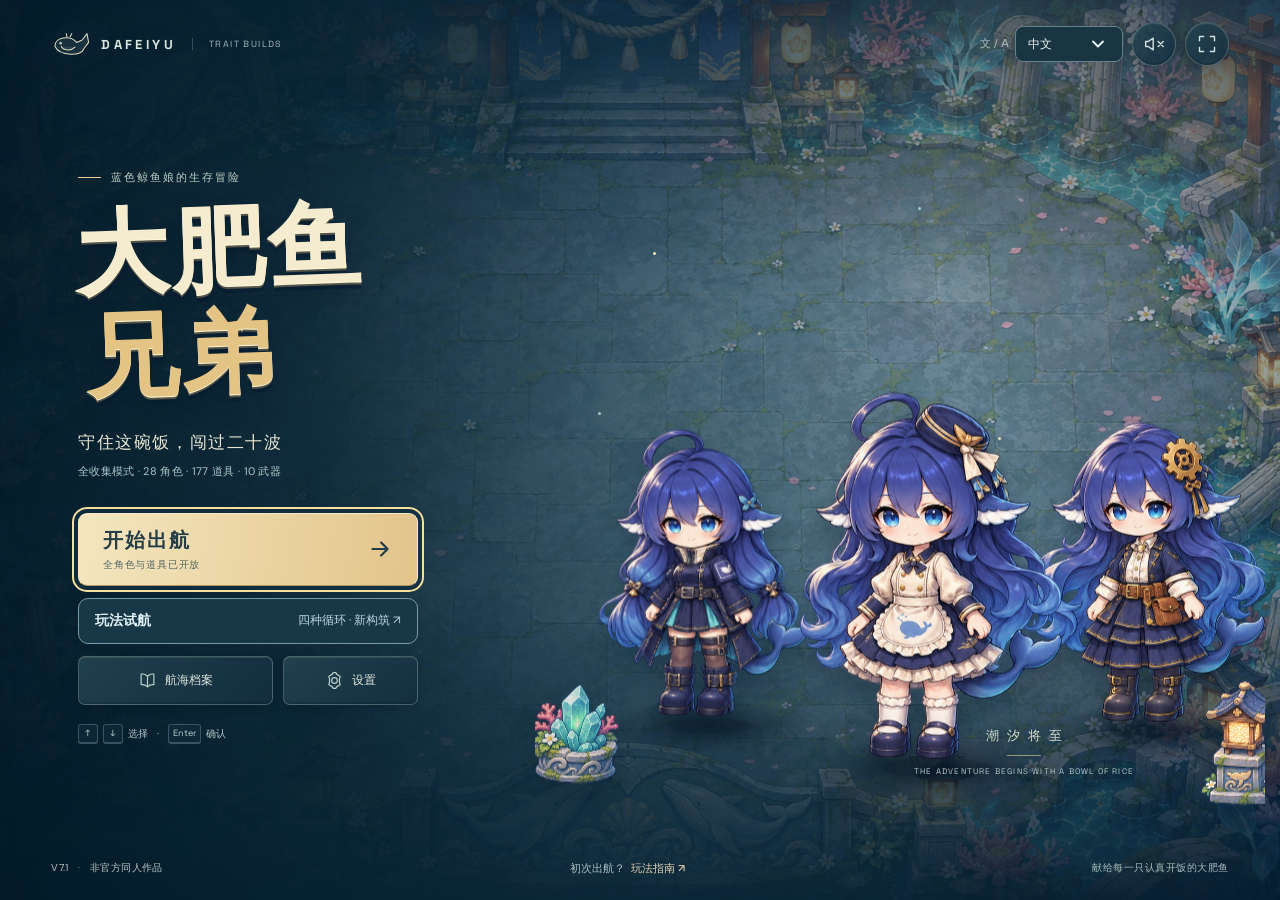
==== commit 47ab76dd: "Make the public homepage open full collection by default" ====
--- a/index.html
+++ b/index.html
@@ -5,7 +5,7 @@
   <meta name="description" content="大肥鱼兄弟：蓝色鲸鱼娘的二十波生存挑战 六武器、四货位商店、同阶合成、属性与流派构筑">
   <title>大肥鱼兄弟 · DAFEIYU</title><link rel="icon" href="./assets/deepseek/portrait.png">
   <link rel="preload" href="./assets/deepseek/idle-front.png" as="image">
-<link rel="stylesheet" href="./index.39f255fa3fa3.css"><script defer src="./index.1d5d6ddd61fc.js"></script></head>
+<link rel="stylesheet" href="./index.39f255fa3fa3.css"><script defer src="./index.f788125aeb74.js"></script></head>
 <body class="fixed-screen-game" data-mode="ready" data-screen="title">
   <svg class="svg-library" xmlns="http://www.w3.org/2000/svg" aria-hidden="true"><defs>
     <symbol id="i-gear" viewBox="0 0 24 24"><path d="m9 3 1-2h4l1 2 3 2 2 1-1 4v4l1 4-2 1-3 2-1 2h-4l-1-2-3-2-2-1 1-4v-4L4 6l2-1z"/><circle cx="12" cy="12" r="4"/></symbol><symbol id="i-boomerang" viewBox="0 0 24 24"><path d="m3 18 6-14 4 1 1 7 6-5 2 3-10 11-3-2 1-7-4 8z"/></symbol><symbol id="i-harpoon" viewBox="0 0 24 24"><path d="M3 21 18 6m-6-2 9-1-1 9-4-4-3 7M3 17l4 4"/></symbol><symbol id="i-arrow" viewBox="0 0 24 24"><path d="M5 12h14m-6-6 6 6-6 6"/></symbol>
